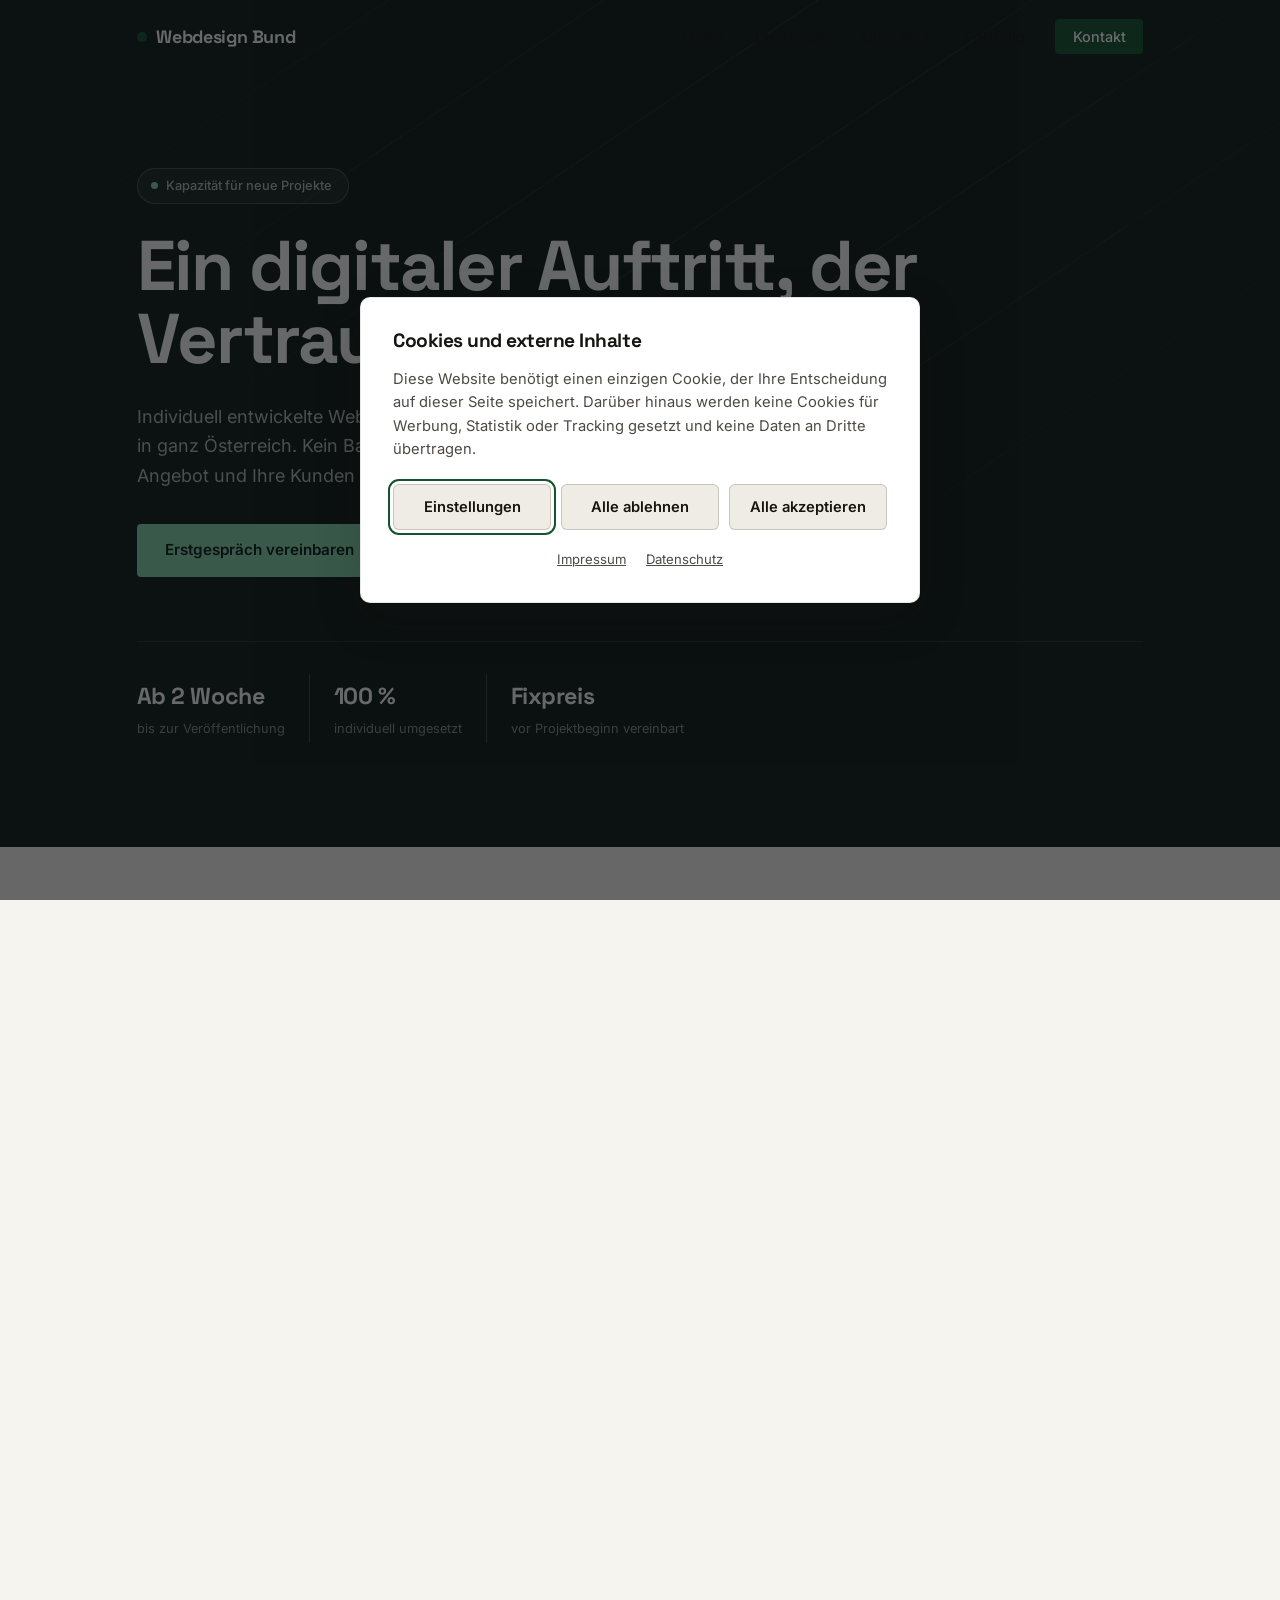
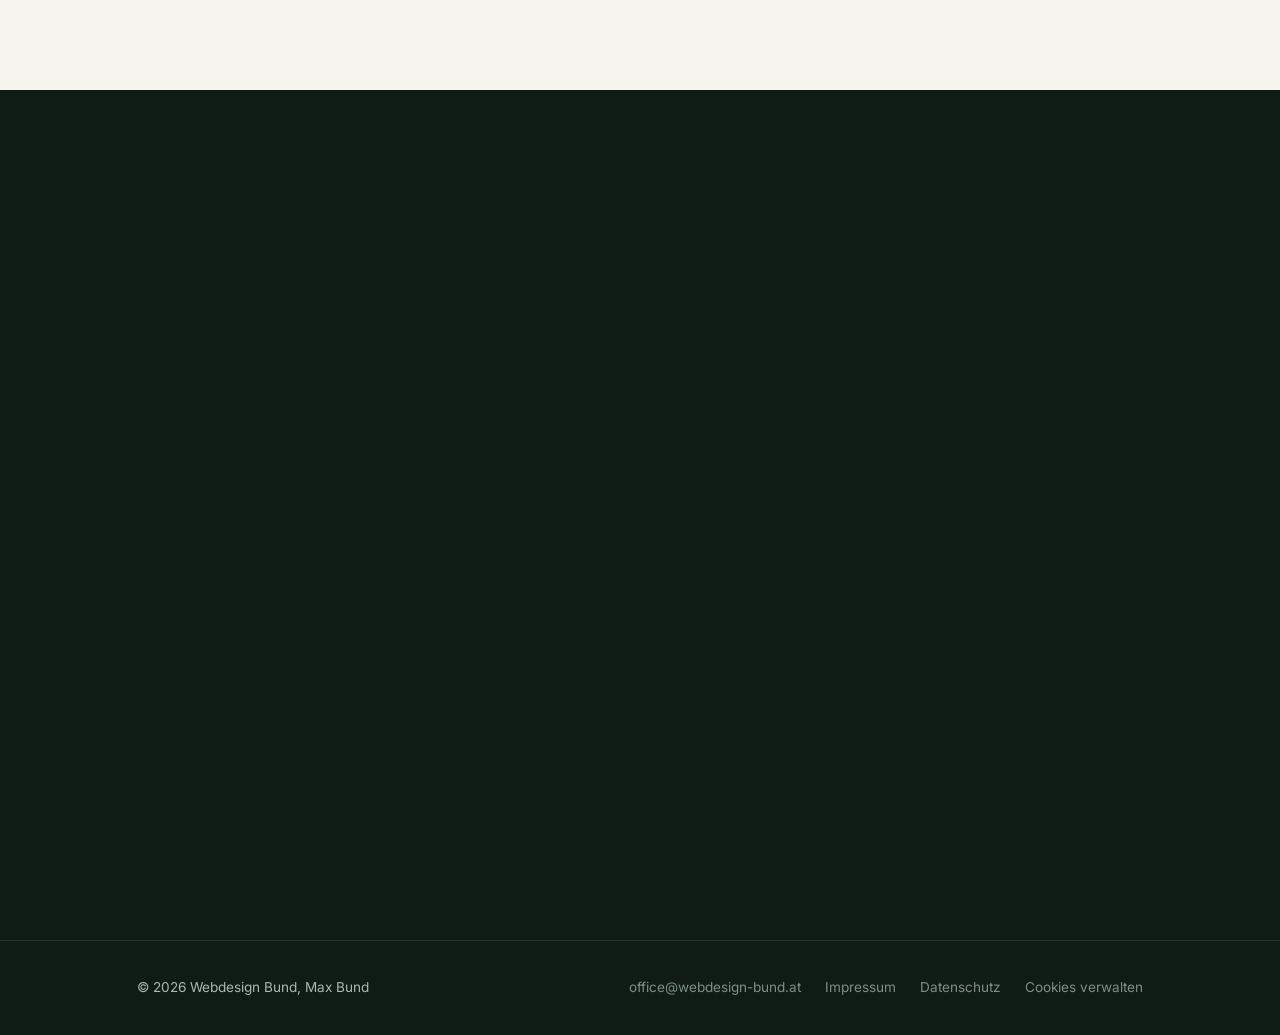
==== index.html @ 99e72417 "SEO und GEO: Metadaten, strukturierte Daten, Vorschaubild, llms.txt - Title und Description mit den " ====
<!DOCTYPE html>
<html lang="de-AT">
<head>
  <meta charset="UTF-8">
  <meta name="viewport" content="width=device-width, initial-scale=1.0">

  <!-- Content Security Policy: die Seite darf ausschliesslich Dateien von sich
       selbst laden. Sollte jemals fremder Code ins HTML gelangen, kann er weder
       ein Skript von aussen nachladen noch Daten irgendwohin senden.
       Die Seite hat bewusst keine externen Abhaengigkeiten, deshalb ist 'self'
       ueberall ausreichend. -->
  <meta http-equiv="Content-Security-Policy" content="default-src 'none'; script-src 'self'; style-src 'self'; font-src 'self'; img-src 'self'; connect-src 'self'; base-uri 'none'; form-action 'self'">
  <meta name="referrer" content="strict-origin-when-cross-origin">

  <title>Webdesign Bund: Websites, WordPress und Onlineshops in Österreich</title>
  <meta name="description" content="Websites, WordPress und Onlineshops für Unternehmen und Selbstständige in ganz Österreich. Individuell entwickelt, Fixpreis vor Projektbeginn, Erstgespräch kostenlos.">
  <meta name="author" content="Max Bund">
  <meta name="robots" content="index, follow, max-image-preview:large">
  <link rel="canonical" href="https://webdesign-bund.at/">

  <!-- Vorschau beim Teilen (WhatsApp, Facebook, LinkedIn) und in
       Suchergebnissen. Das Bild liegt unter assets/img/og-bild.jpg. -->
  <meta property="og:type" content="website">
  <meta property="og:locale" content="de_AT">
  <meta property="og:site_name" content="Webdesign Bund">
  <meta property="og:url" content="https://webdesign-bund.at/">
  <meta property="og:title" content="Webdesign Bund: Websites, WordPress und Onlineshops in Österreich">
  <meta property="og:description" content="Individuell entwickelte Websites für Unternehmen und Selbstständige. Konzeption, Gestaltung und Umsetzung aus einer Hand.">
  <meta property="og:image" content="https://webdesign-bund.at/assets/img/og-bild.jpg">
  <meta property="og:image:width" content="1200">
  <meta property="og:image:height" content="630">
  <meta property="og:image:alt" content="Webdesign Bund: Ein digitaler Auftritt, der Vertrauen schafft.">
  <meta name="twitter:card" content="summary_large_image">
  <meta name="theme-color" content="#0E1C15">

  <link rel="icon" href="assets/img/favicon.svg" type="image/svg+xml">
  <link rel="icon" href="assets/img/favicon-32.png" sizes="32x32" type="image/png">
  <link rel="apple-touch-icon" href="assets/img/apple-touch-icon.png">

  <!-- Strukturierte Daten fuer Suchmaschinen und KI-Assistenten (schema.org,
       JSON-LD). Das ist ein reiner Datenblock, kein ausfuehrbares Skript,
       deshalb greift die Content Security Policy hier nicht. Die Mailadresse
       steht bewusst nicht drin, sie bleibt auf dieser Seite verschleiert.
       Aendern sich Leistungen, Telefon oder Adresse, hier mitaendern. -->
  <script type="application/ld+json">
  {
    "@context": "https://schema.org",
    "@graph": [
      {
        "@type": "ProfessionalService",
        "@id": "https://webdesign-bund.at/#unternehmen",
        "name": "Webdesign Bund",
        "url": "https://webdesign-bund.at/",
        "image": "https://webdesign-bund.at/assets/img/og-bild.jpg",
        "logo": "https://webdesign-bund.at/assets/img/apple-touch-icon.png",
        "description": "Webdesign Bund entwickelt individuelle Websites, WordPress Websites und Onlineshops für kleine Unternehmen und Selbstständige in ganz Österreich. Fixpreis vor Projektbeginn, kostenloses Erstgespräch, Konzeption, Gestaltung, Umsetzung und Betreuung aus einer Hand.",
        "telephone": "+43 664 3988466",
        "address": {
          "@type": "PostalAddress",
          "streetAddress": "Alfred-Coßmann-Weg 8a",
          "postalCode": "8530",
          "addressLocality": "Deutschlandsberg",
          "addressRegion": "Steiermark",
          "addressCountry": "AT"
        },
        "areaServed": {
          "@type": "Country",
          "name": "Österreich"
        },
        "knowsLanguage": "de",
        "founder": {
          "@id": "https://webdesign-bund.at/#max-bund"
        },
        "hasOfferCatalog": {
          "@type": "OfferCatalog",
          "name": "Leistungen",
          "itemListElement": [
            {
              "@type": "Offer",
              "itemOffered": {
                "@type": "Service",
                "name": "Webdesign",
                "description": "Ein vollständiger Webauftritt, von der Struktur über die Gestaltung bis zum Text. Individuell entwickelt, kein Baukasten.",
                "provider": {
                  "@id": "https://webdesign-bund.at/#unternehmen"
                },
                "areaServed": {
                  "@type": "Country",
                  "name": "Österreich"
                }
              }
            },
            {
              "@type": "Offer",
              "itemOffered": {
                "@type": "Service",
                "name": "Redesign",
                "description": "Überarbeitung bestehender Websites, die veraltet wirken oder am Smartphone nicht mehr funktionieren. Vorhandene Inhalte werden übernommen.",
                "provider": {
                  "@id": "https://webdesign-bund.at/#unternehmen"
                },
                "areaServed": {
                  "@type": "Country",
                  "name": "Österreich"
                }
              }
            },
            {
              "@type": "Offer",
              "itemOffered": {
                "@type": "Service",
                "name": "WordPress",
                "description": "Websites mit Verwaltungsbereich, über den Sie Inhalte selbst bearbeiten.",
                "provider": {
                  "@id": "https://webdesign-bund.at/#unternehmen"
                },
                "areaServed": {
                  "@type": "Country",
                  "name": "Österreich"
                }
              }
            },
            {
              "@type": "Offer",
              "itemOffered": {
                "@type": "Service",
                "name": "Onlineshops",
                "description": "Umsetzung von Onlineshops mit WordPress und WooCommerce: Produktdarstellung, Warenkorb und Bezahlvorgang.",
                "provider": {
                  "@id": "https://webdesign-bund.at/#unternehmen"
                },
                "areaServed": {
                  "@type": "Country",
                  "name": "Österreich"
                }
              }
            },
            {
              "@type": "Offer",
              "itemOffered": {
                "@type": "Service",
                "name": "Hosting und Domains",
                "description": "Veröffentlichung, Domain und Verschlüsselung sowie die Einrichtung von Mailkonten und Weiterleitungen.",
                "provider": {
                  "@id": "https://webdesign-bund.at/#unternehmen"
                },
                "areaServed": {
                  "@type": "Country",
                  "name": "Österreich"
                }
              }
            },
            {
              "@type": "Offer",
              "itemOffered": {
                "@type": "Service",
                "name": "Wartung und Betreuung",
                "description": "Aktualisierungen, Sicherheitsupdates und Erweiterungen nach der Veröffentlichung.",
                "provider": {
                  "@id": "https://webdesign-bund.at/#unternehmen"
                },
                "areaServed": {
                  "@type": "Country",
                  "name": "Österreich"
                }
              }
            }
          ]
        }
      },
      {
        "@type": "Person",
        "@id": "https://webdesign-bund.at/#max-bund",
        "name": "Max Bund",
        "jobTitle": "Webdesigner",
        "worksFor": {
          "@id": "https://webdesign-bund.at/#unternehmen"
        },
        "url": "https://webdesign-bund.at/#ueber-mich"
      },
      {
        "@type": "WebSite",
        "@id": "https://webdesign-bund.at/#website",
        "url": "https://webdesign-bund.at/",
        "name": "Webdesign Bund",
        "inLanguage": "de-AT",
        "publisher": {
          "@id": "https://webdesign-bund.at/#unternehmen"
        }
      },
      {
        "@type": "CreativeWork",
        "@id": "https://webdesign-bund.at/#referenz-bioenergetik",
        "name": "Bioenergetik mq5",
        "url": "https://bioenergetik-mq5.at",
        "description": "Vollständiges Redesign der Website einer Praxis für Humanenergetik.",
        "creator": {
          "@id": "https://webdesign-bund.at/#unternehmen"
        },
        "dateCreated": "2026"
      }
    ]
  }
  </script>

  <!-- Schriften lokal, keine Verbindung zu Google -->
  <link rel="preload" href="assets/fonts/SpaceGrotesk-latin.woff2" as="font" type="font/woff2" crossorigin>
  <link rel="preload" href="assets/fonts/Inter-latin.woff2" as="font" type="font/woff2" crossorigin>
  <link rel="stylesheet" href="css/fonts.css">
  <link rel="stylesheet" href="css/style.css">
  <!-- Ohne JavaScript blieben die Einblend-Elemente unsichtbar.
       Diese Datei macht sie sofort sichtbar. -->
  <noscript><link rel="stylesheet" href="css/nojs.css"></noscript>
</head>
<body>

  <a class="skip-link" href="#hero">Zum Inhalt springen</a>

  <!-- ===== NAVIGATION ===== -->
  <header class="site-header" id="siteHeader">
    <div class="container nav">
      <a class="logo" href="#hero">
        <span class="logo-dot" aria-hidden="true"></span>
        Webdesign Bund
      </a>

      <button class="nav-toggle" id="navToggle" aria-expanded="false" aria-controls="navList" aria-label="Menü öffnen">
        <span aria-hidden="true"></span>
      </button>

      <ul class="nav-list" id="navList">
        <li><a href="#hero">Home</a></li>
        <li><a href="#leistungen">Leistungen</a></li>
        <li><a href="#ueber-mich">Über mich</a></li>
        <li><a href="#portfolio">Portfolio</a></li>
        <li><a class="nav-cta" href="#kontakt">Kontakt</a></li>
      </ul>
    </div>
  </header>

  <main>
    <!-- ===== HERO ===== -->
    <section class="hero theme-dark" id="hero">
      <div class="bg-grid" aria-hidden="true"></div>
      <div class="glow-orb" id="glowOrb" aria-hidden="true"></div>

      <div class="container">
        <div class="hero-copy">
          <span class="hero-badge">
            <span class="dot" aria-hidden="true"></span>
            Kapazität für neue Projekte
          </span>

          <h1>Ein digitaler Auftritt, der Vertrauen schafft.</h1>

          <p class="hero-sub">
            Individuell entwickelte Websites für Unternehmen und
            Selbstständige in ganz Österreich. Kein Baukasten, sondern ein Auftritt, der auf Ihr
            Angebot und Ihre Kunden zugeschnitten ist.
          </p>

          <div class="hero-actions">
            <a class="btn btn-primary" href="#kontakt">Erstgespräch vereinbaren</a>
            <a class="btn btn-ghost" href="#portfolio">Referenz ansehen</a>
          </div>

        </div>

        <!-- Drei Fakten, ueber die ganze Breite unter beiden Spalten -->
        <div class="hero-trust">
          <div>
            <strong>Ab 2 Woche</strong>
            <span>bis zur Veröffentlichung</span>
          </div>
          <div>
            <strong>100 %</strong>
            <span>individuell umgesetzt</span>
          </div>
          <div>
            <strong>Fixpreis</strong>
            <span>vor Projektbeginn vereinbart</span>
          </div>
        </div>
      </div>
    </section>

    <!-- ===== LEISTUNGEN ===== -->
    <section id="leistungen">
      <div class="container">
        <div class="section-head reveal">
          <span class="section-label">Leistungen</span>
          <h2>Von der Konzeption bis zur Veröffentlichung</h2>
        </div>

        <!-- Sechs Leistungen, nur Text. Die grosse Ziffer rechts oben kommt
             aus dem CSS (Zaehler). -->
        <div class="card-grid">

          <article class="card reveal">
            <h3>Webdesign</h3>
            <p>
              Ein vollständiger Webauftritt, von der Struktur über die
              Gestaltung bis zum Text. Individuell entwickelt, kein Baukasten.
            </p>
          </article>

          <article class="card reveal">
            <h3>Redesign</h3>
            <p>
              Überarbeitung bestehender Websites, die veraltet wirken oder am
              Smartphone nicht mehr funktionieren. Vorhandene Inhalte werden
              übernommen.
            </p>
          </article>

          <article class="card reveal">
            <h3>WordPress</h3>
            <p>
              Websites mit Verwaltungsbereich, über den Sie Inhalte selbst
              bearbeiten. Für Blogs, regelmäßige Neuigkeiten oder mehrere
              Personen, die Inhalte pflegen.
            </p>
          </article>

          <article class="card reveal">
            <h3>Onlineshops</h3>
            <p>
              Umsetzung von Onlineshops mit WordPress und WooCommerce.
              Produktdarstellung, Warenkorb und Bezahlvorgang, auf Ihr
              Sortiment abgestimmt.
            </p>
          </article>

          <article class="card reveal">
            <h3>Hosting und Domains</h3>
            <p>
              Veröffentlichung, Domain und Verschlüsselung übernehme ich.
              Dazu die Einrichtung von Mailkonten und Weiterleitungen.
            </p>
          </article>

          <article class="card reveal">
            <h3>Wartung und Betreuung</h3>
            <p>
              Aktualisierungen, Sicherheitsupdates und Erweiterungen nach der
              Veröffentlichung. Technische Fragen werden laufend betreut.
            </p>
          </article>

        </div>
      </div>
    </section>

    <!-- ===== ÜBER MICH ===== -->
    <section id="ueber-mich">
      <div class="container">
        <div class="about">
          <div class="about-head reveal">
            <span class="section-label">Über mich</span>
            <h2>Max Bund</h2>
          </div>
          <div class="about-text reveal">
            <p>
              Unternehmerisch bin ich, seit ich in der Schulzeit mein erstes
              Unternehmen im Rahmen eines Schulprojekts als CEO geführt habe.
              Wir haben es profitabel betrieben, nicht als Planspiel, sondern
              mit echten Kunden und echten Margen. Der technische Teil begleitet
              mich noch länger. Erste Berührung mit dem Programmieren hatte ich
              in der Mittelschule, darauf aufgebaut habe ich eigenständig und
              bringe mir seither laufend neue Techniken bei.
            </p>
            <p>
              Weil ich selbst Unternehmen aufgebaut habe, weiß ich, wie viel an
              einer guten Website hängt. Deshalb baue ich sie jetzt für andere.
            </p>
            <p>
              Neue Werkzeuge nehme ich in Betrieb, sobald sie einen Vorteil
              bringen. Künstliche Intelligenz setze ich beim Aufbau gezielt ein,
              das senkt Entwicklungszeit und damit den Preis. Gestaltung,
              Struktur und alle inhaltlichen Entscheidungen treffe ich selbst.
            </p>
            <p>
              Vom ersten Gespräch bis zum Launch bin ich selbst verantwortlich,
              kein Projekt wird durchgereicht.
            </p>
          </div>

        </div>
      </div>
    </section>

    <!-- ===== PORTFOLIO ===== -->
    <section id="portfolio">
      <div class="container">
        <div class="section-head reveal">
          <span class="section-label">Portfolio</span>
          <h2>Ausgewählte Arbeit</h2>
        </div>

        <article class="project reveal">
          <div class="project-info">
            <div class="project-meta">
              <span class="tag">Redesign</span>
              <span class="tag">Humanenergetik</span>
              <span class="tag">Launch 2026</span>
            </div>
            <h3>Bioenergetik mq5</h3>
            <p>
              Vollständiges Redesign für eine Praxis für Humanenergetik,
              verantwortet von der Konzeption über Struktur und Text bis zur
              Veröffentlichung. Zurückhaltende Farbgebung, eine klar geführte
              Strecke zur Terminanfrage und eine Darstellung, die auf dem
              Smartphone ebenso trägt wie am Desktop.
            </p>
            <!-- EINZIGE STELLE FUER DIE ADRESSE DER KUNDENSEITE. -->
            <a class="btn btn-ghost" id="projektLink"
               href="https://bioenergetik-mq5.at"
               target="_blank" rel="noopener">
              Projekt ansehen &rarr;
            </a>
          </div>

          <!-- Bildschirmfoto der Kundenseite in einem Browser- und einem
               Telefonrahmen. Liegt auf demselben Server, es wird also nichts
               von aussen geladen und keine Zustimmung gebraucht. Fehlt die
               Datei, blendet js/script.js den Platzhalter ein. Das Telefon
               zeigt das Bildschirmfoto der Handyansicht und ist rein
               dekorativ. -->
          <div class="projekt-visual">
            <div class="pv-browser" id="portfolioRahmen">
              <img class="projekt-bild" id="projektBild"
                   src="assets/img/bioenergetikmq5.jpg"
                   alt="Startseite von Bioenergetik mq5, Bildschirmfoto der veröffentlichten Seite"
                   width="1600" height="1090" loading="lazy" decoding="async">
              <div class="embed-platzhalter" id="embedPlatzhalter" hidden>
                <span>Bioenergetik mq5</span>
                <small>
                  Praxis für Humanenergetik. Das Bildschirmfoto fehlt noch,
                  die Seite selbst erreichen Sie über den Link daneben.
                </small>
              </div>
            </div>
            <div class="pv-phone" aria-hidden="true">
              <img src="assets/img/bioenergetikmq5-mobil.jpg" alt="" width="900" height="1684" loading="lazy" decoding="async">
            </div>
          </div>
        </article>
      </div>
    </section>

    <!-- ===== KONTAKT ===== -->
    <section id="kontakt" class="theme-dark">
      <div class="container">
        <div class="contact reveal">

          <div class="contact-intro">
            <span class="section-label">Kontakt</span>
            <h2>Sprechen wir über Ihr Vorhaben</h2>
            <p>
              Das Erstgespräch ist kostenlos und unverbindlich. Schildern Sie
              kurz Ihr Vorhaben, ich antworte in der Regel innerhalb eines
              Werktags.
            </p>

            <div class="contact-direct">
              <!-- Die Adresse steht absichtlich nicht komplett im HTML.
                   js/script.js setzt sie beim Laden zusammen, damit einfache
                   Spam-Sammler sie nicht auslesen koennen. Ohne JavaScript
                   bleibt die lesbare Schreibweise mit (at) stehen. -->
              <a href="#kontakt" data-mail="office" data-domain="webdesign-bund.at">
                <svg width="18" height="18" viewBox="0 0 24 24" fill="none" stroke="currentColor" stroke-width="1.8" stroke-linecap="round" stroke-linejoin="round" aria-hidden="true">
                  <rect x="3" y="5" width="18" height="14" rx="2"></rect>
                  <path d="m3 7 9 6 9-6"></path>
                </svg>
                <span class="mail-text">office (at) webdesign-bund.at</span>
              </a>

              <a href="tel:+436643988466">
                <svg width="18" height="18" viewBox="0 0 24 24" fill="none" stroke="currentColor" stroke-width="1.8" stroke-linecap="round" stroke-linejoin="round" aria-hidden="true">
                  <path d="M22 16.9v3a2 2 0 0 1-2.2 2 19.8 19.8 0 0 1-8.6-3.1 19.5 19.5 0 0 1-6-6A19.8 19.8 0 0 1 2.1 4.2 2 2 0 0 1 4.1 2h3a2 2 0 0 1 2 1.7c.1 1 .3 1.8.6 2.7a2 2 0 0 1-.5 2.1L8.1 9.9a16 16 0 0 0 6 6l1.4-1.1a2 2 0 0 1 2.1-.5c.9.3 1.8.5 2.7.6a2 2 0 0 1 1.7 2z"></path>
                </svg>
                <span>+43 664 3988466</span>
              </a>
            </div>
          </div>

          <!-- Netlify Forms. Netlify erkennt das Formular beim Veroeffentlichen
               am Attribut data-netlify und nimmt die Eingaben entgegen, ohne
               dass die Seite einen eigenen Server braucht. Das versteckte
               Feld form-name muss den Namen des Formulars tragen, sonst
               ordnet Netlify die Sendung nicht zu.
               action und method stehen bewusst im HTML: ohne JavaScript wird
               ganz normal abgeschickt und der Besucher landet auf danke.html.
               Mit JavaScript bleibt er hier und bekommt die Rueckmeldung an
               Ort und Stelle (js/script.js, Abschnitt 6). -->
          <form id="contactForm" name="kontakt" action="/danke.html" method="POST"
                data-netlify="true" netlify-honeypot="botcheck" novalidate>
            <input type="hidden" name="form-name" value="kontakt">
            <input type="hidden" name="subject" id="mailBetreff" value="Anfrage über webdesign-bund.at">
            <div class="form-row">
              <label for="name">Name *</label>
              <input type="text" id="name" name="name" required autocomplete="name" placeholder="Max Mustermann">
            </div>

            <div class="form-row">
              <label for="betrieb">Unternehmen</label>
              <input type="text" id="betrieb" name="betrieb" autocomplete="organization" placeholder="Mustermann GmbH">
            </div>

            <div class="form-row">
              <label for="email">Mail *</label>
              <input type="email" id="email" name="email" required autocomplete="email" placeholder="max@mustermann.at">
            </div>

            <div class="form-row">
              <label for="telefon">Telefon</label>
              <input type="tel" id="telefon" name="telefon" autocomplete="tel" placeholder="+43 660 1234567">
            </div>

            <div class="form-row">
              <label for="anliegen">Anliegen *</label>
              <select id="anliegen" name="anliegen" required>
                <option value="" disabled selected>Bitte auswählen</option>
                <option>Neue Website</option>
                <option>Redesign einer bestehenden Website</option>
                <option>Laufende Betreuung</option>
                <option>Sonstiges</option>
              </select>
            </div>

            <div class="form-row">
              <label for="nachricht">Nachricht *</label>
              <textarea id="nachricht" name="nachricht" required placeholder="Kurze Beschreibung Ihres Vorhabens und des gewünschten Zeitrahmens."></textarea>
            </div>

            <!-- Bot-Falle. Ueber netlify-honeypot="botcheck" am Formular
                 verwirft Netlify jede Sendung, in der dieses Feld gesetzt
                 ist. js/script.js prueft zusaetzlich selbst. -->
            <div class="hp" aria-hidden="true">
              <label for="botcheck">Dieses Feld leer lassen</label>
              <input type="checkbox" id="botcheck" name="botcheck" tabindex="-1" autocomplete="off">
            </div>

            <button type="submit" class="btn btn-primary">Anfrage senden</button>

            <p class="form-note" id="formNote">
              * Pflichtfeld. Ihre Anfrage wird über Netlify, den Betreiber
              dieser Website, an mich zugestellt.
              <a href="datenschutz.html">Datenschutz</a>
            </p>
          </form>

        </div>
      </div>
    </section>
  </main>

  <!-- ===== FOOTER ===== -->
  <footer class="site-footer theme-dark">
    <div class="container footer-inner">
      <p>&copy; <span id="jahr">2026</span> Webdesign Bund, Max Bund</p>
      <nav class="footer-links" aria-label="Rechtliches">
        <a href="#kontakt" data-mail="office" data-domain="webdesign-bund.at"><span class="mail-text">office (at) webdesign-bund.at</span></a>
        <a href="impressum.html">Impressum</a>
        <a href="datenschutz.html">Datenschutz</a>
        <button type="button" class="footer-btn" id="ccOeffnen">Cookies verwalten</button>
      </nav>
    </div>
  </footer>

  <!-- ===== ZUSTIMMUNGSMANAGER =====
       Zwei Ansichten in einem Dialog: die kurze Abfrage und die
       ausfuehrlichen Einstellungen. Steuerung in js/script.js, Abschnitt 8.
       Die Kategorien sind dort als Datenstruktur hinterlegt und lassen sich
       fuer Kundenprojekte erweitern. -->
  <div class="cc-overlay" id="ccOverlay" hidden>
    <div class="cc-dialog" role="dialog" aria-modal="true"
         aria-labelledby="ccTitel" id="ccDialog">

      <h2 class="cc-titel" id="ccTitel">Cookies und externe Inhalte</h2>

      <!-- Ansicht 1: kurze Abfrage -->
      <div class="cc-view" id="ccKurz">
        <p class="cc-text">
          Diese Website benötigt einen einzigen Cookie, der Ihre Entscheidung
          auf dieser Seite speichert. Darüber hinaus werden keine Cookies für
          Werbung, Statistik oder Tracking gesetzt und keine Daten an Dritte
          übertragen.
        </p>
        <div class="cc-actions">
          <button type="button" class="cc-btn" id="ccEinstellungen">Einstellungen</button>
          <button type="button" class="cc-btn" id="ccAblehnen">Alle ablehnen</button>
          <button type="button" class="cc-btn" id="ccAnnehmen">Alle akzeptieren</button>
        </div>
      </div>

      <!-- Ansicht 2: Einstellungen, per JavaScript gefüllt -->
      <div class="cc-view" id="ccDetail" hidden>
        <div class="cc-kategorien" id="ccKategorien"></div>

        <div class="cc-actions">
          <button type="button" class="cc-btn" id="ccZurueck">Zurück</button>
          <button type="button" class="cc-btn" id="ccSpeichern">Auswahl speichern</button>
          <button type="button" class="cc-btn" id="ccAnnehmen2">Alle akzeptieren</button>
        </div>
      </div>

      <p class="cc-links">
        <a href="impressum.html">Impressum</a>
        <a href="datenschutz.html">Datenschutz</a>
      </p>
    </div>
  </div>

  <script src="js/script.js"></script>
</body>
</html>
---- css/fonts.css ----
/* ==========================================================================
   Schriften: lokal eingebunden, keine Verbindung zu Google
   Quelle: Google Fonts (SIL Open Font License 1.1)

   Beide Schriften sind "Variable Fonts": eine einzige Datei enthält alle
   Strichstärken. Deshalb reichen vier Dateien für die ganze Website.

   Die unicode-range sorgt dafür, dass der Browser latin-ext nur lädt,
   wenn auf der Seite wirklich ein Zeichen daraus vorkommt. Für deutschen
   Text (inkl. ä ö ü ß) genügt latin.
   ========================================================================== */

/* Inter, latin */
@font-face {
  font-family: 'Inter';
  font-style: normal;
  font-weight: 100 900;
  font-display: swap;
  src: url('../assets/fonts/Inter-latin.woff2') format('woff2');
  unicode-range: U+0000-00FF, U+0131, U+0152-0153, U+02BB-02BC, U+02C6, U+02DA, U+02DC, U+0304, U+0308, U+0329, U+2000-206F, U+20AC, U+2122, U+2191, U+2193, U+2212, U+2215, U+FEFF, U+FFFD;
}

/* Inter, latin ext */
@font-face {
  font-family: 'Inter';
  font-style: normal;
  font-weight: 100 900;
  font-display: swap;
  src: url('../assets/fonts/Inter-latin-ext.woff2') format('woff2');
  unicode-range: U+0100-02BA, U+02BD-02C5, U+02C7-02CC, U+02CE-02D7, U+02DD-02FF, U+0304, U+0308, U+0329, U+1D00-1DBF, U+1E00-1E9F, U+1EF2-1EFF, U+2020, U+20A0-20AB, U+20AD-20C0, U+2113, U+2C60-2C7F, U+A720-A7FF;
}

/* Space Grotesk, latin */
@font-face {
  font-family: 'Space Grotesk';
  font-style: normal;
  font-weight: 300 700;
  font-display: swap;
  src: url('../assets/fonts/SpaceGrotesk-latin.woff2') format('woff2');
  unicode-range: U+0000-00FF, U+0131, U+0152-0153, U+02BB-02BC, U+02C6, U+02DA, U+02DC, U+0304, U+0308, U+0329, U+2000-206F, U+20AC, U+2122, U+2191, U+2193, U+2212, U+2215, U+FEFF, U+FFFD;
}

/* Space Grotesk, latin ext */
@font-face {
  font-family: 'Space Grotesk';
  font-style: normal;
  font-weight: 300 700;
  font-display: swap;
  src: url('../assets/fonts/SpaceGrotesk-latin-ext.woff2') format('woff2');
  unicode-range: U+0100-02BA, U+02BD-02C5, U+02C7-02CC, U+02CE-02D7, U+02DD-02FF, U+0304, U+0308, U+0329, U+1D00-1DBF, U+1E00-1E9F, U+1EF2-1EFF, U+2020, U+20A0-20AB, U+20AD-20C0, U+2113, U+2C60-2C7F, U+A720-A7FF;
}
---- css/style.css ----
/* ==========================================================================
   Webdesign Bund, Stylesheet (Design 2: warmes Papierweiss mit dunklen
   Akzentflaechen, Akzent und dunkle Bloecke in Waldgruen, keine Verlaeufe, keine Nebel)
   Aufbau:
   1. Design-Tokens (Farben, Schrift, Abstaende)
   2. Reset & Grundlagen
   3. Layout-Hilfsklassen, Schaltflaechen
   4. Navigation
   5. Hero (dunkel)
   6. Ueber mich
   7. Portfolio
   8. Leistungen
   10. Kontakt (dunkel)
   11. Footer (dunkel)
   12. Unterseiten (Impressum, Datenschutz, 404)
   13. Zustimmungsmanager
   14. Animationen
   15. Responsive
   ========================================================================== */

/* 1. DESIGN-TOKENS
   ------------------------------------------------------------------------
   Die Seite ist hell. Einzelne Bloecke (Hero, Kontakt, Fusszeile) sind
   dunkel: sie ueberschreiben die Farbtoken lokal, siehe .theme-dark.
   Komponenten kennen nur die Token, nie konkrete Farben. */
:root {
  /* helle Grundflaeche: warmes Papierweiss statt kuehlem Blaugrau */
  --bg:           #F6F4EF;
  --bg-soft:      #EFECE5;
  --surface:      #FFFFFF;
  --surface-hi:   #F9F7F3;
  --border:       rgba(24, 20, 14, 0.10);
  --border-hi:    rgba(24, 20, 14, 0.18);

  --text:         #17150F;
  --text-muted:   #4E4A42;
  --text-dim:     #77726A;

  /* Eine Akzentfarbe: Waldgruen. Bewusst kein Blau und kein Violett,
     das ist die Farbe, an der man KI-Vorlagen erkennt. */
  --accent:       #14532D;
  --accent-hover: #0F3F22;
  --accent-soft:  rgba(20, 83, 45, 0.10);
  --accent-line:  rgba(20, 83, 45, 0.45);

  /* dunkle Bloecke: sehr tiefes Gruen statt Schwarz, damit das Gruen die
     ganze Seite traegt */
  --dark-bg:          #0E1C15;
  --dark-bg-soft:     #122319;
  --dark-surface:     #16291F;
  --dark-surface-hi:  #1C3327;
  --dark-border:      rgba(255, 255, 255, 0.10);
  --dark-border-hi:   rgba(255, 255, 255, 0.18);
  --dark-text:        #F2F5F1;
  --dark-text-muted:  #A9B8AE;
  --dark-text-dim:    #7D8F83;

  /* Schatten */
  --shadow-sm:    0 1px 2px rgba(24, 20, 14, 0.05);
  --shadow-md:    0 4px 16px rgba(24, 20, 14, 0.07);
  --shadow-lg:    0 16px 48px rgba(24, 20, 14, 0.16);

  /* Schrift */
  --font-display: 'Space Grotesk', 'Segoe UI', system-ui, sans-serif;
  --font-body:    'Inter', system-ui, -apple-system, 'Segoe UI', sans-serif;

  /* Abstaende */
  --gutter:       6%;
  --max-width:    1160px;
  --section-pad:  clamp(4.5rem, 10vw, 7.5rem);

  /* Radius & Uebergaenge */
  --radius:       6px;
  --radius-lg:    10px;
  --ease:         cubic-bezier(0.4, 0, 0.2, 1);

  /* Hoehe der Navigationsleiste samt Unterkante, siehe .nav und .hero */
  --header-h:     75px;
}

/* Dunkle Bloecke: dieselben Token, andere Werte. Alles darin (Absaetze,
   Karten, Eingabefelder, Schaltflaechen) faerbt sich automatisch um. */
.theme-dark {
  --bg:           var(--dark-bg);
  --bg-soft:      var(--dark-bg-soft);
  --surface:      var(--dark-surface);
  --surface-hi:   var(--dark-surface-hi);
  --border:       var(--dark-border);
  --border-hi:    var(--dark-border-hi);
  --text:         var(--dark-text);
  --text-muted:   var(--dark-text-muted);
  --text-dim:     var(--dark-text-dim);
  --accent:       #7FD0A4;
  --accent-hover: #9ADEB9;
  --accent-soft:  rgba(127, 208, 164, 0.14);
  --accent-line:  rgba(127, 208, 164, 0.5);
  --shadow-sm:    0 2px 6px rgba(0, 0, 0, 0.3);
  --shadow-md:    0 8px 28px rgba(0, 0, 0, 0.4);
  --shadow-lg:    0 24px 70px rgba(0, 0, 0, 0.55);
  background: var(--bg);
  color: var(--text);
}

/* 2. RESET & GRUNDLAGEN
   ------------------------------------------------------------------------ */
*,
*::before,
*::after { box-sizing: border-box; margin: 0; padding: 0; }

html {
  overflow-x: clip;
  scroll-behavior: smooth;
  scroll-padding-top: 90px; /* damit Anker nicht unter der Navi landen */
  -webkit-text-size-adjust: 100%;
}

body {
  background: var(--bg);
  color: var(--text);
  font-family: var(--font-body);
  font-size: 1rem;
  line-height: 1.6;
  /* kein overflow-x: hidden hier: das machte body zum Scrollcontainer und
     die klebende Navigationsleiste blieb nicht mehr oben. html hat
     overflow-x: clip, das reicht gegen seitliches Scrollen. */
  -webkit-font-smoothing: antialiased;
}

img { max-width: 100%; display: block; }

a { color: inherit; text-decoration: none; }

h1, h2, h3, h4 {
  font-family: var(--font-display);
  font-weight: 700;
  line-height: 1.12;
  letter-spacing: -0.025em;
  color: var(--text);
}

h2 { font-size: clamp(1.9rem, 4.2vw, 2.8rem); }
h3 { font-size: 1.2rem; font-weight: 700; }

p { color: var(--text-muted); }

::selection { background: var(--accent); color: #FFFFFF; }

:focus-visible {
  outline: 2px solid var(--accent);
  outline-offset: 3px;
  border-radius: 4px;
}

/* Link fuer Tastatur-Nutzer, springt direkt zum Inhalt */
.skip-link {
  position: absolute;
  left: -9999px;
  top: 0;
  background: var(--accent);
  color: #FFFFFF;
  padding: 0.75rem 1.25rem;
  z-index: 200;
  border-radius: 0 0 8px 0;
  font-weight: 500;
}
.skip-link:focus { left: 0; }

/* 3. LAYOUT-HILFSKLASSEN, SCHALTFLAECHEN
   ------------------------------------------------------------------------ */
.container {
  width: 100%;
  max-width: var(--max-width);
  margin-inline: auto;
  padding-inline: var(--gutter);
}

section { padding-block: var(--section-pad); position: relative; }

/* Kleine Kennzeichnung ueber jeder Ueberschrift: Text mit kurzer Linie */
.section-label {
  display: inline-flex;
  align-items: center;
  gap: 0.6rem;
  font-size: 0.76rem;
  font-weight: 600;
  letter-spacing: 0.12em;
  text-transform: uppercase;
  color: var(--text-dim);
  margin-bottom: 1.1rem;
}
.section-label::before {
  content: '';
  width: 24px;
  height: 1px;
  background: var(--accent);
}

.section-head { max-width: 680px; margin-bottom: 3.25rem; }
.section-head p { margin-top: 1.1rem; font-size: 1.06rem; }

.btn {
  display: inline-flex;
  align-items: center;
  justify-content: center;
  gap: 0.5rem;
  padding: 0.85rem 1.7rem;
  border-radius: 4px;
  font-size: 0.95rem;
  font-weight: 600;
  font-family: var(--font-body);
  cursor: pointer;
  border: 1px solid transparent;
  position: relative;
  transition: box-shadow 0.3s var(--ease), transform 0.2s var(--ease),
              background 0.3s var(--ease), border-color 0.3s var(--ease),
              color 0.3s var(--ease);
}

/* Hauptschaltflaeche: eine Farbe, beim Ueberfahren etwas dunkler */
.btn-primary {
  background: var(--accent);
  color: #FFFFFF;
}
.btn-primary:hover { background: var(--accent-hover); }
.theme-dark .btn-primary { color: #0E1C15; }

.btn-ghost {
  background: transparent;
  color: var(--text);
  border-color: var(--border-hi);
}
.btn-ghost:hover { border-color: var(--text); }

/* Hintergrundmuster im Hero: weite, schraege Linien, nach unten und zu
   den Raendern hin ausblendend */
.bg-grid {
  position: absolute;
  inset: 0;
  background-image:
    repeating-linear-gradient(-34deg,
      rgba(255, 255, 255, 0.055) 0 1px,
      transparent 1px 120px);
  -webkit-mask-image: radial-gradient(ellipse 95% 80% at 60% 20%, black 15%, transparent 78%);
  mask-image: radial-gradient(ellipse 95% 80% at 60% 20%, black 15%, transparent 78%);
  pointer-events: none;
  z-index: 0;
}

/* Leuchtpunkt: bluehte urspruenglich mittig auf, sitzt jetzt hinter dem
   Visual rechts. Die Animationen in Abschnitt 14 sind unveraendert. */
.glow-orb {
  position: absolute;
  top: -120px;
  left: 68%;
  width: min(640px, 90vw);
  height: min(640px, 90vw);
  border-radius: 50%;
  background: radial-gradient(circle, rgba(127, 208, 164, 0.22) 0%, rgba(127, 208, 164, 0) 70%);
  filter: blur(46px);
  pointer-events: none;
  opacity: 0;
  transform: translateX(-50%) scale(0.2);
  z-index: 0;
}
.glow-orb.bloom { animation: orbBloom 1s cubic-bezier(0.34, 1.56, 0.64, 1) forwards; }
.glow-orb.pulse-loop { animation: pulse 6s ease-in-out infinite; }

/* 4. NAVIGATION
   ------------------------------------------------------------------------
   Ganz oben liegt die Leiste ueber dem dunklen Hero und ist durchsichtig
   mit heller Schrift. Sobald gescrollt wird, legt sie sich als weisses
   Glas ueber die helle Seite. */
.site-header {
  position: sticky;
  top: 0;
  z-index: 100;
  border-bottom: 1px solid transparent;
  color: var(--dark-text);
  transition: background 0.3s var(--ease), border-color 0.3s var(--ease),
              color 0.3s var(--ease), box-shadow 0.3s var(--ease);
}
.site-header.scrolled,
.site-header:has(.nav-list.open) {
  background: rgba(255, 255, 255, 0.78);
  backdrop-filter: blur(14px) saturate(160%);
  -webkit-backdrop-filter: blur(14px) saturate(160%);
  border-bottom-color: var(--border);
  color: var(--text);
  box-shadow: 0 1px 0 rgba(255, 255, 255, 0.6) inset;
}

/* feste Hoehe: der Hero zieht sich um genau diesen Wert nach oben */
.nav {
  display: flex;
  justify-content: space-between;
  align-items: center;
  height: calc(var(--header-h) - 1px); /* 1px ist die Unterkante */
}

.logo {
  font-family: var(--font-display);
  font-weight: 700;
  font-size: 1.12rem;
  letter-spacing: -0.02em;
  display: inline-flex;
  align-items: center;
  gap: 0.6rem;
}
.logo-dot {
  width: 10px;
  height: 10px;
  border-radius: 50%;
  background: var(--accent);
}

.nav-list {
  list-style: none;
  display: flex;
  align-items: center;
  gap: 1.9rem;
}

.nav-list a {
  font-size: 0.9rem;
  font-weight: 500;
  opacity: 0.78;
  position: relative;
  padding-bottom: 4px;
  transition: opacity 0.25s var(--ease), color 0.25s var(--ease);
}
.nav-list a::after {
  content: '';
  position: absolute;
  left: 0;
  bottom: 0;
  width: 0;
  height: 1px;
  background: currentColor;
  transition: width 0.3s var(--ease);
}
.nav-list a:hover,
.nav-list a.active { opacity: 1; }
.nav-list a:hover::after,
.nav-list a.active::after { width: 100%; }

.nav-list .nav-cta {
  opacity: 1;
  color: #FFFFFF;
  background: var(--accent);
  border-radius: 4px;
  padding: 0.55rem 1.1rem;
}
.nav-list .nav-cta::after { display: none; }
.nav-list .nav-cta:hover { background: var(--accent-hover); }

/* Burger-Menue (nur mobil sichtbar) */
.nav-toggle {
  display: none;
  background: none;
  border: 1px solid currentColor;
  border-radius: 9px;
  width: 42px;
  height: 42px;
  cursor: pointer;
  padding: 0;
  position: relative;
  color: inherit;
  opacity: 0.85;
}
.nav-toggle span,
.nav-toggle span::before,
.nav-toggle span::after {
  content: '';
  position: absolute;
  left: 50%;
  width: 18px;
  height: 1.6px;
  background: currentColor;
  transform: translateX(-50%);
  transition: transform 0.3s var(--ease), opacity 0.2s var(--ease);
}
.nav-toggle span { top: 50%; margin-top: -0.8px; }
.nav-toggle span::before { top: -6px; left: 0; transform: none; }
.nav-toggle span::after  { top: 6px;  left: 0; transform: none; }

.nav-toggle[aria-expanded="true"] span { background: transparent; }
.nav-toggle[aria-expanded="true"] span::before { transform: translateY(6px) rotate(45deg); }
.nav-toggle[aria-expanded="true"] span::after  { transform: translateY(-6px) rotate(-45deg); }

/* 5. HERO (dunkel)
   ------------------------------------------------------------------------
   Nur Text: Kennzeichnung, Ueberschrift, Absatz, Schaltflaechen, darunter
   die drei Fakten. Die Referenz steht im Abschnitt Portfolio. Die Leiste
   liegt sticky darueber, deshalb beginnt der Hero unter ihr und zieht sich
   per negativem Rand nach oben, damit die dunkle Flaeche bis zur Oberkante
   reicht. */
.hero {
  position: relative;
  overflow: hidden;
  margin-top: calc(-1 * var(--header-h));
  padding-block: clamp(8rem, 16vw, 10.5rem) clamp(4rem, 9vw, 6.5rem);
  isolation: isolate;
}
.hero .container { position: relative; z-index: 1; }

.hero-copy { position: relative; max-width: 820px; }

.hero-badge {
  display: inline-flex;
  align-items: center;
  gap: 0.55rem;
  font-size: 0.8rem;
  font-weight: 500;
  color: var(--text-muted);
  background: rgba(255, 255, 255, 0.05);
  border: 1px solid var(--border-hi);
  border-radius: 999px;
  padding: 0.42rem 1rem 0.42rem 0.8rem;
  margin-bottom: 1.6rem;
}
.hero-badge .dot {
  width: 7px;
  height: 7px;
  border-radius: 50%;
  background: var(--accent);
}

.hero h1 {
  position: relative;
  font-size: clamp(2.4rem, 6vw, 4.4rem);
  line-height: 1.04;
  display: inline-block;
  clip-path: inset(0 100% 0 0);
  animation: textReveal 0.9s cubic-bezier(0.65, 0, 0.35, 1) 0.25s forwards;
}
.hero h1::after {
  content: '';
  position: absolute;
  top: 0;
  bottom: 0;
  left: 0;
  width: 3px;
  background: linear-gradient(180deg, transparent, var(--accent), transparent);
  box-shadow: 0 0 16px 2px rgba(127, 208, 164, 0.8);
  animation: glintMove 0.9s cubic-bezier(0.65, 0, 0.35, 1) 0.25s forwards;
}
.hero-sub {
  margin: 1.6rem 0 0;
  max-width: 600px;
  font-size: 1.12rem;
  line-height: 1.65;
  opacity: 0;
  animation: fadeUp 0.8s ease 0.9s forwards;
}

.hero-actions {
  margin-top: 2.1rem;
  display: flex;
  gap: 0.85rem;
  flex-wrap: wrap;
  opacity: 0;
  animation: fadeUp 0.8s ease 1.1s forwards;
}

/* Drei Fakten als Leiste mit Trennlinien */
.hero-trust {
  margin-top: clamp(2.5rem, 6vw, 4rem);
  padding-top: 2rem;
  border-top: 1px solid var(--border);
  display: flex;
  gap: 0;
  flex-wrap: wrap;
  opacity: 0;
  animation: fadeUp 0.8s ease 1.3s forwards;
}
.hero-trust div {
  padding: 0.2rem 1.5rem 0.2rem 0;
  margin-right: 1.5rem;
  border-right: 1px solid var(--border-hi);
}
.hero-trust div:last-child { border-right: none; margin-right: 0; padding-right: 0; }
.hero-trust strong {
  display: block;
  font-family: var(--font-display);
  font-size: 1.45rem;
  letter-spacing: -0.02em;
  color: var(--text);
}
.hero-trust span { font-size: 0.8rem; color: var(--text-dim); }

/* 6. UEBER MICH
   ------------------------------------------------------------------------
   Liegt auf der leicht gruen getoenten Flaeche (getauscht mit Leistungen
   auf Wunsch von Max). */
#ueber-mich { background: #E6EDE7; }
/* ------------------------------------------------------------------------
   Zweispaltig: links Kennzeichnung und Name bleiben beim Scrollen stehen,
   rechts der Text. Der erste Absatz ist groesser gesetzt. */
.about {
  display: grid;
  grid-template-columns: minmax(0, 4fr) minmax(0, 8fr);
  gap: clamp(2rem, 6vw, 5rem);
  align-items: start;
}
.about-head { position: sticky; top: 110px; }
.about-head h2 { margin-bottom: 1.2rem; }
/* kurze Linie unter dem Namen */
.about-head::after {
  content: '';
  display: block;
  width: 40px;
  height: 2px;
  background: var(--accent);
}

/* Alle Absaetze gleich: Farbe und Groesse */
.about-text p { color: var(--text); font-size: 1.02rem; }
.about-text p + p { margin-top: 1.1rem; }

/* 7. PORTFOLIO
   ------------------------------------------------------------------------ */
.project {
  display: grid;
  grid-template-columns: minmax(0, 5fr) minmax(0, 7fr);
  gap: clamp(1.5rem, 4vw, 3.5rem);
  align-items: center;
  background: var(--surface);
  border: 1px solid var(--border);
  border-radius: var(--radius-lg);
  padding: clamp(1.5rem, 4vw, 3rem);
  box-shadow: var(--shadow-md);
  position: relative;
  overflow: hidden;
  transition: box-shadow 0.35s var(--ease), transform 0.35s var(--ease);
}
.project:hover { box-shadow: var(--shadow-lg); }
.project > * { position: relative; }

.project-meta {
  display: flex;
  gap: 0.5rem;
  flex-wrap: wrap;
  margin-bottom: 1.1rem;
}
.tag {
  font-size: 0.74rem;
  font-weight: 500;
  letter-spacing: 0.03em;
  color: var(--text-muted);
  border: 1px solid var(--border-hi);
  border-radius: 999px;
  padding: 0.28rem 0.75rem;
}

.project h3 { font-size: clamp(1.4rem, 2.6vw, 1.9rem); font-weight: 700; }
.project p { margin-top: 0.9rem; font-size: 0.98rem; }
.project .btn { margin-top: 1.6rem; }

/* Bildschirmfoto in einem Browser- und einem Telefonrahmen, gerade
   gesetzt, ohne Kippung und ohne Schweben */
.projekt-visual {
  position: relative;
  aspect-ratio: 11 / 9;
}

.pv-browser,
.pv-phone {
  position: absolute;
  overflow: hidden;
  background: var(--bg-soft);
  border: 1px solid var(--border-hi);
  box-shadow: var(--shadow-lg);
}
.pv-browser img,
.pv-phone img { width: 100%; height: 100%; object-fit: cover; }

.pv-browser {
  top: 4%;
  right: 0;
  width: 92%;
  aspect-ratio: 16 / 10.9;
  border-radius: 6px;
  display: grid;
}
.pv-browser img { object-position: top; }

/* Telefon: schmaler Rahmen mit dem Bildschirmfoto der Handyansicht */
.pv-phone {
  left: 0;
  bottom: 0;
  width: 28%;
  /* Seitenverhaeltnis des Handyfotos (1206 x 2256), damit nichts
     beschnitten wird */
  aspect-ratio: 1206 / 2256;
  border-radius: 16px;
  padding: 3px;
  background: #2A2623;
  border-color: #2A2623;
}
.pv-phone img {
  border-radius: 13px;
  object-position: 50% 0;
}
/* Kerbe oben */
.pv-phone::before {
  content: '';
  position: absolute;
  top: 8px;
  left: 50%;
  width: 22%;
  height: 5px;
  border-radius: 999px;
  background: #2A2623;
  transform: translateX(-50%);
  z-index: 1;
}

/* Platzhalter, falls das Bildschirmfoto fehlt */
.embed-platzhalter {
  display: grid;
  place-items: center;
  gap: 0.4rem;
  text-align: center;
  padding: 1.5rem;
  min-height: 16rem;
}
.embed-platzhalter[hidden] { display: none; }
.embed-platzhalter span {
  font-family: var(--font-display);
  font-size: 1.05rem;
  color: var(--text);
}
.embed-platzhalter small {
  font-size: 0.78rem;
  color: var(--text-dim);
  max-width: 34ch;
  line-height: 1.5;
}

.projekt-bild {
  display: block;
  width: 100%;
  height: 100%;
}
.projekt-bild[hidden] { display: none; }

/* 8. LEISTUNGEN
   ------------------------------------------------------------------------
   Sechs Karten, nur Text, auf der normalen hellen Flaeche. Die
   Ueberschriften und die grosse Ziffer rechts oben sind in Akzentfarbe. */
#leistungen { background: var(--bg); }

.card-grid {
  display: grid;
  grid-template-columns: repeat(3, minmax(0, 1fr));
  gap: 1.25rem;
  counter-reset: karte;
}

.card {
  background: var(--surface);
  border: 1px solid rgba(20, 83, 45, 0.16);
  border-radius: var(--radius);
  padding: 2rem 1.75rem 1.9rem;
  position: relative;
  overflow: hidden;
  transition: border-color 0.3s var(--ease), box-shadow 0.3s var(--ease);
}
.card:hover {
  border-color: var(--accent);
  box-shadow: var(--shadow-md);
}
/* grosse, blasse Ziffer rechts oben */
.card::before {
  counter-increment: karte;
  content: '0' counter(karte);
  position: absolute;
  top: 0.6rem;
  right: 1.1rem;
  font-family: var(--font-display);
  font-size: 3.4rem;
  font-weight: 700;
  line-height: 1;
  letter-spacing: -0.04em;
  color: rgba(20, 83, 45, 0.10);
  pointer-events: none;
}

.card h3 {
  color: var(--accent);
  font-size: 1.18rem;
  margin-bottom: 0.6rem;
  padding-right: 3rem;
}
.card p { font-size: 0.95rem; }

/* 10. KONTAKT (dunkel)
   ------------------------------------------------------------------------ */
#kontakt { padding-bottom: clamp(3rem, 7vw, 5rem); }
.contact {
  background: var(--surface);
  border: 1px solid var(--border);
  border-radius: var(--radius-lg);
  padding: clamp(1.75rem, 5vw, 3rem);
  display: grid;
  grid-template-columns: minmax(0, 5fr) minmax(0, 7fr);
  gap: clamp(1.75rem, 5vw, 3.5rem);
  position: relative;
  box-shadow: var(--shadow-md);
}
.contact > * { position: relative; }
.contact h2 { font-size: clamp(1.7rem, 3vw, 2.3rem); margin-bottom: 0.2rem; }

.contact-direct {
  margin-top: 1.75rem;
  display: grid;
  gap: 0.7rem;
}
.contact-direct a {
  display: inline-flex;
  align-items: center;
  gap: 0.7rem;
  color: var(--text);
  font-size: 0.98rem;
  font-weight: 500;
  padding: 0.7rem 0.95rem;
  border: 1px solid var(--border);
  border-radius: 6px;
  background: transparent;
  transition: border-color 0.25s var(--ease), background 0.25s var(--ease);
}
.contact-direct a svg { color: var(--accent); flex-shrink: 0; }
.contact-direct a:hover {
  border-color: var(--accent-line);
  background: var(--accent-soft);
}

/* Formular: zwei Spalten fuer die kurzen Felder */
#contactForm {
  display: grid;
  grid-template-columns: 1fr 1fr;
  gap: 0 1rem;
}
#contactForm .form-row:nth-of-type(5),
#contactForm .form-row:nth-of-type(6),
#contactForm .btn,
#contactForm .form-note { grid-column: 1 / -1; }

.form-row { display: grid; gap: 0.4rem; margin-bottom: 1rem; }
.form-row label { font-size: 0.85rem; font-weight: 500; color: var(--text-muted); }

.form-row input,
.form-row textarea,
.form-row select {
  width: 100%;
  background: var(--bg-soft);
  border: 1px solid var(--border-hi);
  border-radius: 6px;
  padding: 0.8rem 0.95rem;
  color: var(--text);
  font-family: var(--font-body);
  font-size: 0.95rem;
  transition: border-color 0.25s var(--ease), box-shadow 0.25s var(--ease);
}
.form-row textarea { resize: vertical; min-height: 130px; }
.form-row input:focus,
.form-row textarea:focus,
.form-row select:focus {
  outline: none;
  border-color: var(--accent);
  box-shadow: 0 0 0 4px var(--accent-soft);
}
.form-row input::placeholder,
.form-row textarea::placeholder { color: var(--text-dim); }

/* Die Auswahlliste startet ohne Wert. Solange nichts gewaehlt ist, greift
   :invalid und der Text wird so grau dargestellt wie die Platzhalter. */
.form-row select { color: var(--text); }
.form-row select:invalid { color: var(--text-dim); }
.form-row select option { color: var(--text); background: var(--bg-soft); }

#contactForm .btn { width: 100%; margin-top: 0.25rem; }

.form-note {
  margin-top: 0.9rem;
  font-size: 0.78rem;
  color: var(--text-dim);
  line-height: 1.5;
}
.form-note a { color: var(--text-muted); text-decoration: underline; }

/* Honeypot: fuer Menschen unsichtbar, faengt einfache Bots ab */
.hp { position: absolute; left: -9999px; opacity: 0; pointer-events: none; }

/* 11. FOOTER (dunkel, schliesst an Kontakt an)
   ------------------------------------------------------------------------ */
.site-footer {
  border-top: 1px solid var(--border);
  padding-block: 2.25rem;
}
.footer-inner {
  display: flex;
  justify-content: space-between;
  align-items: center;
  gap: 1rem;
  flex-wrap: wrap;
  font-size: 0.85rem;
  color: var(--text-dim);
}
.footer-links { display: flex; gap: 1.5rem; flex-wrap: wrap; }
.footer-links a:hover { color: var(--text); }

.footer-btn {
  background: none;
  border: none;
  padding: 0;
  font: inherit;
  color: inherit;
  cursor: pointer;
  text-align: left;
}
.footer-btn:hover { color: var(--text); }

/* 12. UNTERSEITEN (Impressum, Datenschutz, 404)
   ------------------------------------------------------------------------ */
.legal { padding-block: clamp(3rem, 8vw, 5rem); }
.legal .container { max-width: 760px; }
.legal h1 { font-size: clamp(2rem, 5vw, 2.8rem); margin-bottom: 2rem; }
.legal h2 {
  font-size: 1.2rem;
  font-weight: 700;
  margin-top: 2.5rem;
  margin-bottom: 0.75rem;
}
.legal p, .legal li { font-size: 0.97rem; color: var(--text-muted); }
.legal p + p { margin-top: 0.6rem; }
.legal ul { margin: 0.75rem 0 0 1.2rem; display: grid; gap: 0.4rem; }
.legal a { color: var(--accent); }
.legal a:hover { text-decoration: underline; }

.back-link {
  display: inline-flex;
  align-items: center;
  gap: 0.5rem;
  font-size: 0.88rem;
  font-weight: 500;
  color: var(--text-muted);
  margin-bottom: 2rem;
}
.back-link:hover { color: var(--accent); }

/* Warnbox fuer offene Platzhalter, vor dem Launch entfernen */
.todo-box {
  border: 1px solid rgba(217, 119, 6, 0.45);
  background: rgba(251, 191, 36, 0.12);
  border-radius: 10px;
  padding: 1rem 1.25rem;
  margin-bottom: 2rem;
}
.todo-box p { color: #92400E; font-size: 0.88rem; }

/* Fehlerseite 404: nutzt den dunklen Hero als ganze Seite */
.page-404 {
  min-height: 100vh;
  display: grid;
  place-items: center;
  margin-top: 0;
  text-align: center;
}
.page-404 .container { display: block; max-width: 800px; }
/* Kennzeichnung als eigene Zeile, sonst steht sie neben der Ueberschrift */
.page-404 .section-label { display: flex; justify-content: center; }
.page-404 h1 { animation: none; clip-path: none; }
.page-404 h1::after { display: none; }
.page-404 .hero-sub { margin-inline: auto; }
.page-404 .hero-actions { justify-content: center; }
.page-404 .hero-sub,
.page-404 .hero-actions { animation: none; opacity: 1; }

/* 13. ZUSTIMMUNGSMANAGER
   ------------------------------------------------------------------------
   Alle Schaltflaechen sind absichtlich gleich gross, gleich gefaerbt und
   gleich stark hervorgehoben. Die DSGVO verlangt, dass Ablehnen genauso
   leicht faellt wie Zustimmen. */
.cc-overlay {
  position: fixed;
  inset: 0;
  z-index: 300;
  display: grid;
  place-items: center;
  padding: 1.25rem;
  background: rgba(10, 11, 16, 0.6);
}
.cc-overlay[hidden] { display: none; }

body.cc-offen { overflow: hidden; }

.cc-dialog {
  width: 100%;
  max-width: 560px;
  max-height: calc(100vh - 2.5rem);
  overflow-y: auto;
  background: #FFFFFF;
  border: 1px solid var(--border);
  border-radius: var(--radius-lg);
  padding: clamp(1.4rem, 4vw, 2rem);
  box-shadow: var(--shadow-lg);
  animation: ccRein 0.35s var(--ease);
  color: var(--text);
}

.cc-titel {
  font-family: var(--font-display);
  font-size: 1.2rem;
  font-weight: 700;
  color: var(--text);
  margin-bottom: 1rem;
}

.cc-view[hidden] { display: none; }

.cc-text {
  font-size: 0.92rem;
  line-height: 1.6;
  color: var(--text-muted);
}
.cc-text + .cc-text { margin-top: 0.75rem; }

.cc-actions {
  display: grid;
  gap: 0.6rem;
  margin-top: 1.4rem;
}

.cc-btn {
  width: 100%;
  font-family: var(--font-body);
  font-size: 0.92rem;
  font-weight: 600;
  padding: 0.8rem 1.2rem;
  border-radius: 6px;
  cursor: pointer;
  color: var(--text);
  background: var(--bg-soft);
  border: 1px solid var(--border-hi);
  transition: border-color 0.25s var(--ease), background 0.25s var(--ease);
}
.cc-btn:hover {
  border-color: var(--accent-line);
  background: var(--accent-soft);
}
.cc-btn-klein {
  width: auto;
  font-size: 0.82rem;
  padding: 0.55rem 1.1rem;
  margin-top: 0.9rem;
}

.cc-links {
  display: flex;
  gap: 1.25rem;
  justify-content: center;
  margin-top: 1.2rem;
  font-size: 0.82rem;
}
.cc-links a { color: var(--text-muted); text-decoration: underline; }
.cc-links a:hover { color: var(--text); }

/* Kategorien */
.cc-kategorien { display: grid; gap: 0.9rem; }

.cc-kat {
  background: var(--bg-soft);
  border: 1px solid var(--border);
  border-radius: var(--radius);
  padding: 1rem 1.1rem;
}
.cc-kat-kopf {
  display: flex;
  align-items: center;
  justify-content: space-between;
  gap: 1rem;
}
.cc-kat-titel {
  font-family: var(--font-display);
  font-size: 1rem;
  font-weight: 700;
  color: var(--text);
}
.cc-pflicht {
  display: inline-block;
  font-size: 0.72rem;
  color: var(--text-dim);
  margin-top: 0.15rem;
}
.cc-kat-zweck {
  font-size: 0.84rem;
  line-height: 1.55;
  color: var(--text-muted);
  margin-top: 0.5rem;
}

.cc-eintrag {
  display: grid;
  grid-template-columns: auto 1fr auto;
  gap: 0.6rem 0.8rem;
  align-items: start;
  margin-top: 0.8rem;
  padding-top: 0.8rem;
  border-top: 1px solid var(--border);
}
.cc-eintrag code {
  font-family: ui-monospace, SFMono-Regular, Menlo, Consolas, monospace;
  font-size: 0.76rem;
  color: var(--accent);
  background: var(--accent-soft);
  border-radius: 5px;
  padding: 0.2rem 0.5rem;
  white-space: nowrap;
}
.cc-eintrag p {
  font-size: 0.8rem;
  line-height: 1.5;
  color: var(--text-muted);
}
.cc-dauer {
  font-size: 0.76rem;
  color: var(--text-dim);
  white-space: nowrap;
}

/* Schiebeschalter. Die Box bleibt ein echtes Eingabefeld und ist deshalb
   mit der Tastatur bedienbar, sie wird nur unsichtbar darueber gelegt. */
.cc-schalter {
  position: relative;
  flex-shrink: 0;
  width: 46px;
  height: 26px;
}
.cc-schalter input {
  position: absolute;
  inset: 0;
  width: 100%;
  height: 100%;
  margin: 0;
  opacity: 0;
  cursor: pointer;
}
.cc-schalter input:disabled { cursor: default; }

.cc-regler {
  position: absolute;
  inset: 0;
  border-radius: 999px;
  background: var(--border-hi);
  transition: background 0.25s var(--ease);
  pointer-events: none;
}
.cc-regler::after {
  content: '';
  position: absolute;
  top: 3px;
  left: 3px;
  width: 20px;
  height: 20px;
  border-radius: 50%;
  background: #FFFFFF;
  box-shadow: 0 1px 3px rgba(0, 0, 0, 0.25);
  transition: transform 0.25s var(--ease);
}
.cc-schalter input:checked + .cc-regler { background: var(--accent); }
.cc-schalter input:checked + .cc-regler::after { transform: translateX(20px); }
.cc-schalter input:disabled + .cc-regler { opacity: 0.55; }
.cc-schalter input:focus-visible + .cc-regler {
  outline: 2px solid var(--accent);
  outline-offset: 3px;
}

@keyframes ccRein {
  from { opacity: 0; transform: translateY(12px); }
  to   { opacity: 1; transform: none; }
}

@media (min-width: 560px) {
  .cc-actions { grid-template-columns: repeat(3, 1fr); }
  .cc-btn { padding-inline: 0.8rem; }
}

/* 14. ANIMATIONEN
   ------------------------------------------------------------------------ */
@keyframes textReveal { to { clip-path: inset(0 0 0 0); } }

@keyframes glintMove {
  from { left: 0; opacity: 1; }
  to   { left: 100%; opacity: 0; }
}

@keyframes fadeUp {
  from { opacity: 0; transform: translateY(16px); }
  to   { opacity: 1; transform: translateY(0); }
}

@keyframes orbBloom {
  0%   { opacity: 0;   transform: translateX(-50%) scale(0.2); }
  70%  { opacity: 0.9; transform: translateX(-50%) scale(1.15); }
  100% { opacity: 0.6; transform: translateX(-50%) scale(1); }
}

@keyframes pulse {
  0%, 100% { opacity: 0.6;  transform: translateX(-50%) scale(1); }
  50%      { opacity: 0.95; transform: translateX(-50%) scale(1.1); }
}

/* Elemente, die beim Scrollen eingeblendet werden (per JS aktiviert) */
.reveal {
  opacity: 0;
  transform: translateY(22px);
  transition: opacity 0.7s var(--ease), transform 0.7s var(--ease);
}
.reveal.visible { opacity: 1; transform: none; }

/* 15. RESPONSIVE
   ------------------------------------------------------------------------ */
@media (max-width: 1080px) {
  .card-grid { grid-template-columns: repeat(2, minmax(0, 1fr)); }
}

@media (max-width: 900px) {
  .about { grid-template-columns: 1fr; gap: 1.5rem; }
  .about-head { position: static; }
  .project,
  .contact { grid-template-columns: 1fr; }
  .project .projekt-visual { order: -1; max-width: 560px; }
}

@media (max-width: 720px) {
  .hero { padding-top: 7rem; }

  .nav-toggle { display: block; }

  .nav-list {
    position: absolute;
    top: 100%;
    left: 0;
    right: 0;
    flex-direction: column;
    align-items: stretch;
    gap: 0;
    background: #FFFFFF;
    color: var(--text);
    border-bottom: 1px solid var(--border);
    box-shadow: var(--shadow-md);
    padding: 0.5rem var(--gutter) 1.25rem;
    /* geschlossen: unsichtbar und nicht anklickbar */
    opacity: 0;
    visibility: hidden;
    transform: translateY(-8px);
    transition: opacity 0.25s var(--ease), transform 0.25s var(--ease),
                visibility 0.25s;
  }
  .nav-list.open { opacity: 1; visibility: visible; transform: none; }

  .nav-list li { border-bottom: 1px solid var(--border); }
  .nav-list li:last-child { border-bottom: none; }
  .nav-list a { display: block; padding: 0.95rem 0; font-size: 1rem; opacity: 1; }
  .nav-list a::after { display: none; }
  .nav-list .nav-cta {
    margin-top: 0.75rem;
    text-align: center;
    padding: 0.85rem 1rem;
  }

  .card-grid { grid-template-columns: 1fr; gap: 1rem; }

  /* Fakten untereinander, Zahl und Erklaerung in einer Zeile */
  .hero-trust { flex-direction: column; gap: 0.7rem; padding-top: 1.5rem; }
  .hero-trust div {
    display: flex;
    align-items: baseline;
    gap: 0.6rem;
    padding: 0;
    margin: 0;
    border-right: none;
  }
  .hero-trust strong { font-size: 1.2rem; }


  #contactForm { grid-template-columns: 1fr; }
  .footer-inner { flex-direction: column; text-align: center; }
}

/* Nutzer, die weniger Bewegung wollen (Systemeinstellung) */
@media (prefers-reduced-motion: reduce) {
  html { scroll-behavior: auto; }
  *, *::before, *::after {
    animation-duration: 0.01ms !important;
    animation-iteration-count: 1 !important;
    transition-duration: 0.01ms !important;
  }
  .hero h1 { clip-path: none; }
  .hero-sub, .hero-actions, .hero-trust { opacity: 1; }
  .reveal { opacity: 1; transform: none; }
}
---- css/nojs.css ----
/* ==========================================================================
   Notfall-Stile fuer Besucher ohne JavaScript
   Eingebunden ueber <noscript> und deshalb nur dann aktiv.

   Hintergrund: Die Einblend-Animation setzt .reveal zunaechst auf
   unsichtbar, und js/script.js schaltet die Elemente sichtbar, sobald sie
   in den Blick scrollen. Ohne JavaScript passiert das nie, dann waere die
   halbe Seite leer. Diese Datei macht alles sofort sichtbar.

   Eine eigene Datei statt eines <style>-Blocks im HTML, weil die
   Content Security Policy keine Stile direkt im Dokument erlaubt.
   ========================================================================== */

.reveal {
  opacity: 1;
  transform: none;
}

/* Der Leuchtpunkt wird sonst ebenfalls per JavaScript eingeblendet */
.glow-orb {
  opacity: 0.6;
  transform: translateX(-50%) scale(1);
}
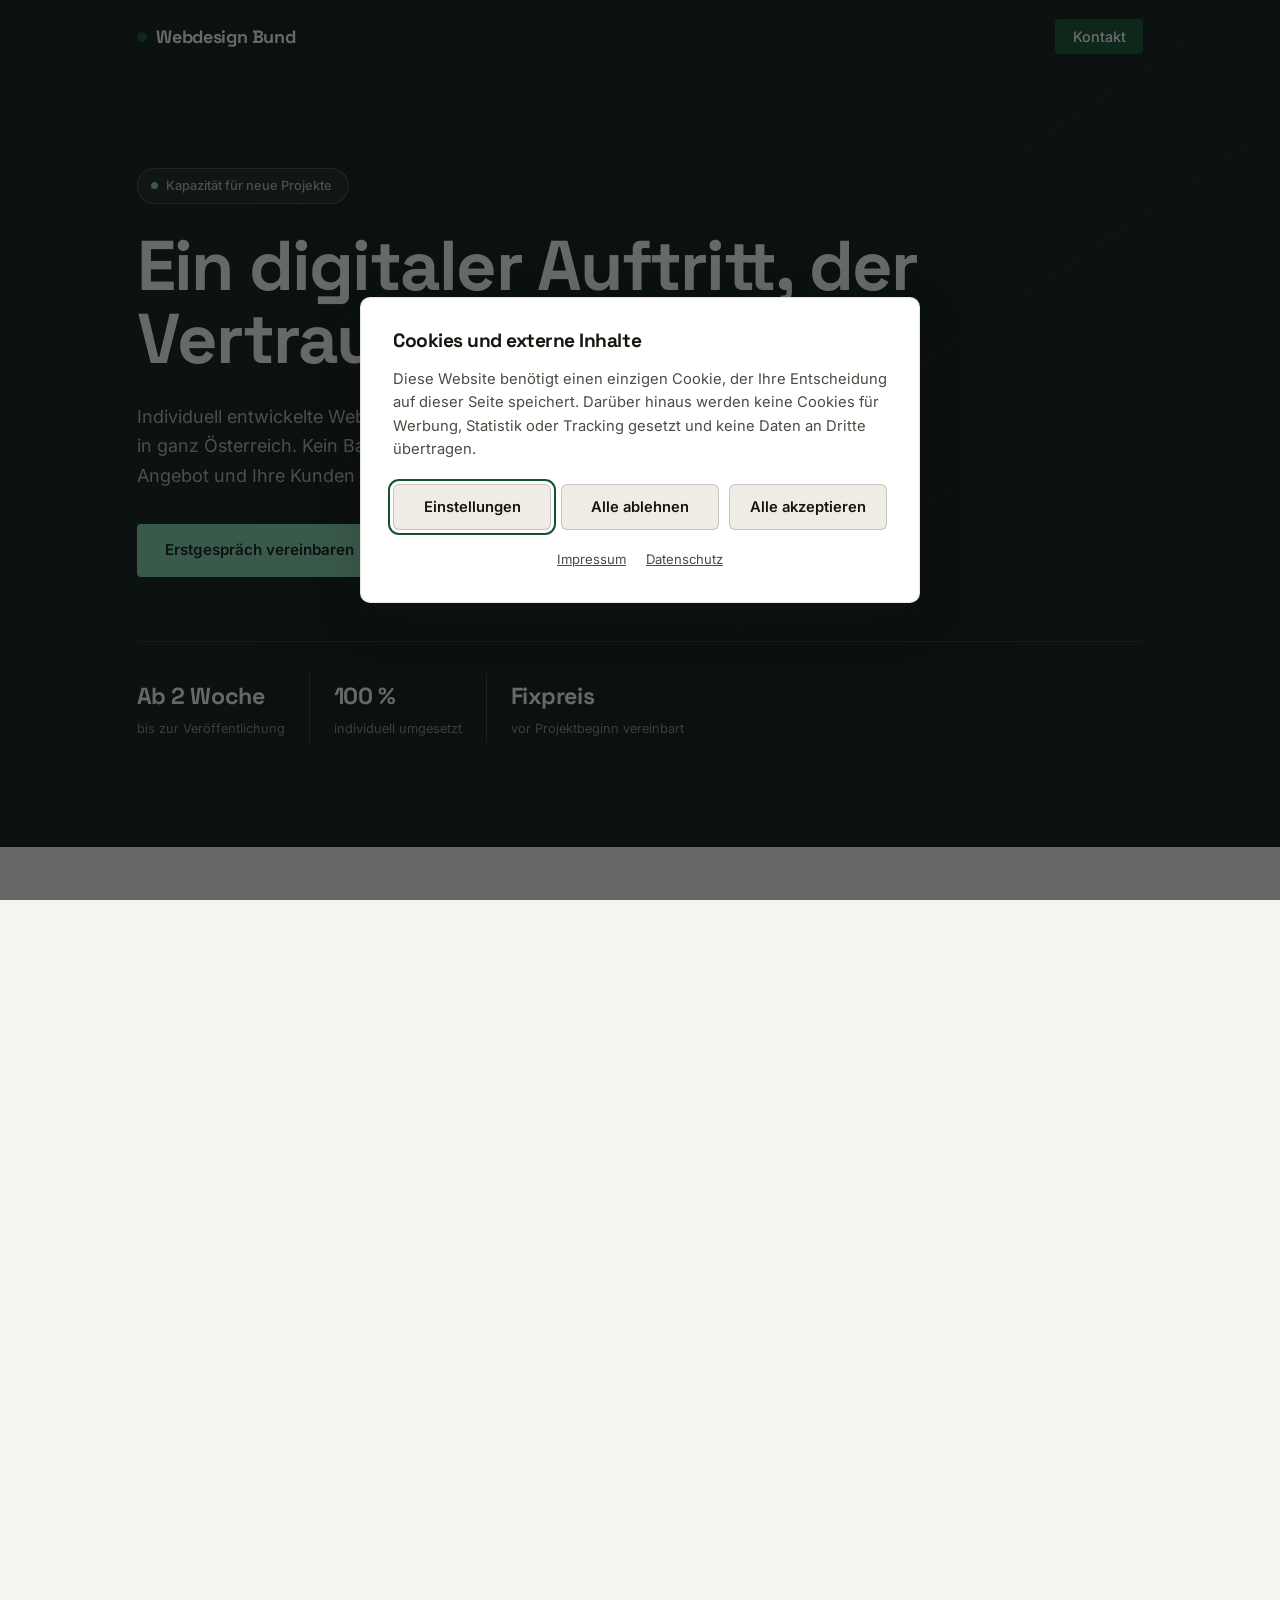
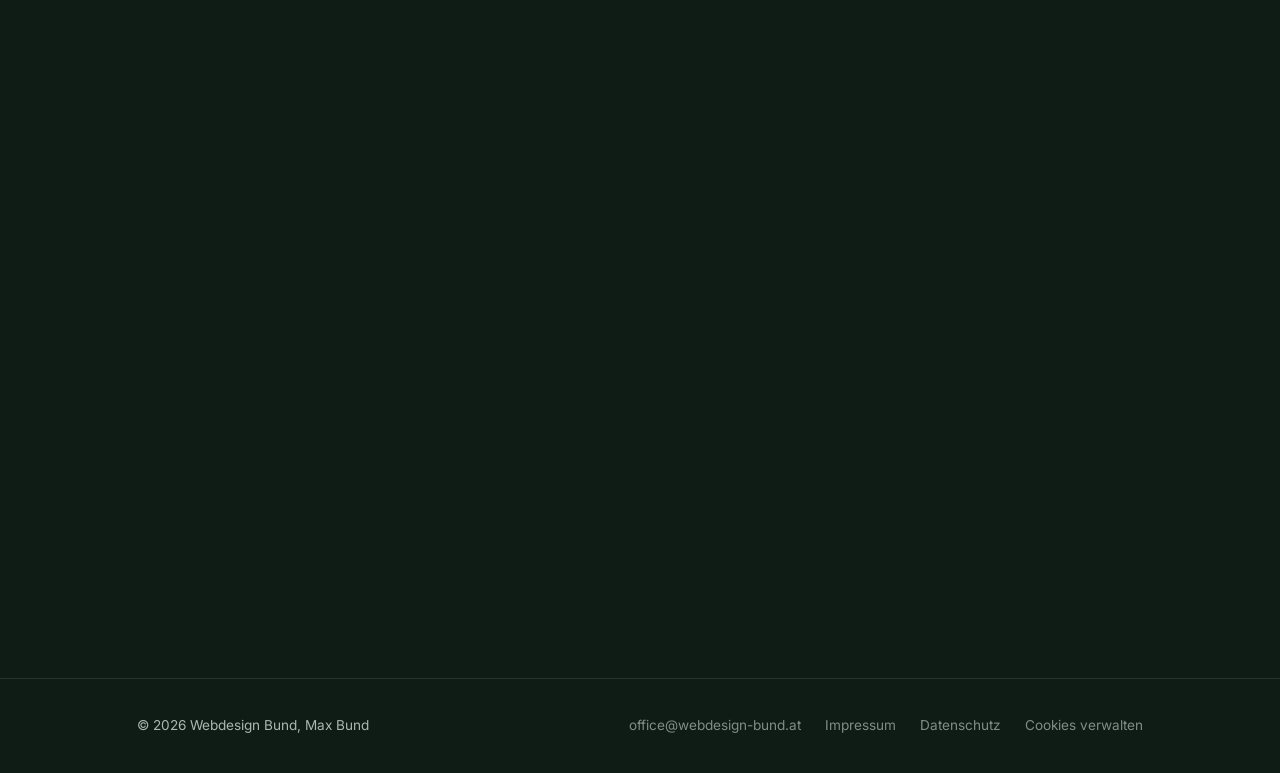
==== commit 5d8a10b4: "Zweite Referenz bekoela Konfigurator, Abschnitt Haeufige Fragen - Portfolio: zweite Karte fuer den P" ====
--- a/index.html
+++ b/index.html
@@ -198,6 +198,80 @@
           "@id": "https://webdesign-bund.at/#unternehmen"
         },
         "dateCreated": "2026"
+      },
+      {
+        "@type": "CreativeWork",
+        "@id": "https://webdesign-bund.at/#referenz-bekoela",
+        "name": "bekoela Konfigurator",
+        "url": "https://bekoela.com",
+        "description": "Produktkonfigurator für Betten nach Maß: Auswahl in mehreren Schritten, Ansicht mit Maßen, Gesamtpreis aktualisiert sich mit jeder Auswahl.",
+        "creator": {
+          "@id": "https://webdesign-bund.at/#unternehmen"
+        },
+        "dateCreated": "2026"
+      },
+      {
+        "@type": "FAQPage",
+        "@id": "https://webdesign-bund.at/#fragen",
+        "inLanguage": "de-AT",
+        "mainEntity": [
+          {
+            "@type": "Question",
+            "name": "Was kostet eine Website?",
+            "acceptedAnswer": {
+              "@type": "Answer",
+              "text": "Der Preis richtet sich nach Umfang und Technik. Nach dem kostenlosen Erstgespräch erhalten Sie ein schriftliches Angebot mit Fixpreis. Die Umsetzung beginnt erst nach Ihrer Freigabe, nachträgliche Kosten entstehen nur für Leistungen, die Sie zusätzlich beauftragen."
+            }
+          },
+          {
+            "@type": "Question",
+            "name": "Wie lange dauert es bis zur Veröffentlichung?",
+            "acceptedAnswer": {
+              "@type": "Answer",
+              "text": "Eine schlanke Website ist ab zwei Wochen veröffentlicht. WordPress Websites und Onlineshops benötigen je nach Umfang länger. Der Zeitrahmen wird im Angebot festgehalten."
+            }
+          },
+          {
+            "@type": "Question",
+            "name": "Brauche ich WordPress?",
+            "acceptedAnswer": {
+              "@type": "Answer",
+              "text": "Nur, wenn Sie Inhalte regelmäßig selbst bearbeiten möchten, etwa für Neuigkeiten, einen Blog oder einen Onlineshop. Ändern sich Inhalte selten, ist eine statische Website die bessere Wahl: sehr schnelle Ladezeiten, kein Wartungsaufwand und keine laufenden Systemkosten."
+            }
+          },
+          {
+            "@type": "Question",
+            "name": "Warum kein Baukasten wie Wix oder Jimdo?",
+            "acceptedAnswer": {
+              "@type": "Answer",
+              "text": "Bei einem Baukasten ist Ihre Seite auf das begrenzt, was der Anbieter vorsieht, und die Daten liegen dauerhaft bei einem fremden System. Eine individuell entwickelte Website gehört Ihnen und lässt sich ohne diese Grenzen erweitern."
+            }
+          },
+          {
+            "@type": "Question",
+            "name": "Übernehmen Sie auch Domain, Hosting und Mailkonten?",
+            "acceptedAnswer": {
+              "@type": "Answer",
+              "text": "Ja. Veröffentlichung, Domain und Verschlüsselung übernehme ich, ebenso die Einrichtung von Mailkonten und Weiterleitungen."
+            }
+          },
+          {
+            "@type": "Question",
+            "name": "Was passiert nach der Veröffentlichung?",
+            "acceptedAnswer": {
+              "@type": "Answer",
+              "text": "Auf Wunsch betreue ich die Website weiter: Aktualisierungen, Sicherheitsupdates, Erweiterungen und technische Fragen. Bei einem Verwaltungsbereich erhalten Sie Zugänge und eine kurze Anleitung."
+            }
+          },
+          {
+            "@type": "Question",
+            "name": "Arbeiten Sie nur mit Unternehmen aus der Region?",
+            "acceptedAnswer": {
+              "@type": "Answer",
+              "text": "Nein. Ich arbeite für Unternehmen und Selbstständige aller Branchen in ganz Österreich. Die Abstimmung erfolgt per Telefon oder Mail."
+            }
+          }
+        ]
       }
     ]
   }
@@ -233,6 +307,7 @@
         <li><a href="#leistungen">Leistungen</a></li>
         <li><a href="#ueber-mich">Über mich</a></li>
         <li><a href="#portfolio">Portfolio</a></li>
+        <li><a href="#fragen">Fragen</a></li>
         <li><a class="nav-cta" href="#kontakt">Kontakt</a></li>
       </ul>
     </div>
@@ -394,7 +469,7 @@
       <div class="container">
         <div class="section-head reveal">
           <span class="section-label">Portfolio</span>
-          <h2>Ausgewählte Arbeit</h2>
+          <h2>Ausgewählte Arbeiten</h2>
         </div>
 
         <article class="project reveal">
@@ -445,6 +520,83 @@
             </div>
           </div>
         </article>
+
+        <!-- Zweite Referenz: Produktkonfigurator. Bild links, Text rechts,
+             damit die beiden Karten nicht gleich aussehen. Ein einfacher
+             Rahmen ohne Telefon, es gibt von diesem Projekt nur die
+             Desktopansicht. -->
+        <article class="project project-umgekehrt reveal">
+          <div class="project-info">
+            <div class="project-meta">
+              <span class="tag">Konfigurator</span>
+              <span class="tag">Möbel</span>
+              <span class="tag">2026</span>
+            </div>
+            <h3>bekoela Konfigurator</h3>
+            <p>
+              Produktkonfigurator für Betten nach Maß. Modell, Bett, Material,
+              Größe und Matratze werden Schritt für Schritt gewählt, die
+              Ansicht zeigt das Bett mit seinen Maßen, und der Gesamtpreis
+              aktualisiert sich mit jeder Auswahl.
+            </p>
+            <a class="btn btn-ghost"
+               href="https://bekoela.com"
+               target="_blank" rel="noopener">
+              Projekt ansehen &rarr;
+            </a>
+          </div>
+
+          <div class="projekt-rahmen">
+            <img class="projekt-bild"
+                 src="assets/img/bekoela-konfigurator.jpg"
+                 alt="Konfigurator von bekoela: Bett Aurelia in 180 mal 200 Zentimetern mit Maßangaben, daneben die Modellauswahl und der Gesamtpreis"
+                 width="1600" height="1034" loading="lazy" decoding="async">
+          </div>
+        </article>
+      </div>
+    </section>
+
+    <!-- ===== FRAGEN =====
+         Haeufige Fragen. Als details/summary gebaut, oeffnet und schliesst
+         ohne JavaScript. Derselbe Inhalt steht als FAQPage in den
+         strukturierten Daten im Kopf, beides gemeinsam aendern. -->
+    <section id="fragen">
+      <div class="container">
+        <div class="section-head reveal">
+          <span class="section-label">Fragen</span>
+          <h2>Häufige Fragen</h2>
+        </div>
+
+        <div class="faq reveal">
+          <details class="faq-eintrag">
+            <summary>Was kostet eine Website?</summary>
+            <p>Der Preis richtet sich nach Umfang und Technik. Nach dem kostenlosen Erstgespräch erhalten Sie ein schriftliches Angebot mit Fixpreis. Die Umsetzung beginnt erst nach Ihrer Freigabe, nachträgliche Kosten entstehen nur für Leistungen, die Sie zusätzlich beauftragen.</p>
+          </details>
+          <details class="faq-eintrag">
+            <summary>Wie lange dauert es bis zur Veröffentlichung?</summary>
+            <p>Eine schlanke Website ist ab zwei Wochen veröffentlicht. WordPress Websites und Onlineshops benötigen je nach Umfang länger. Der Zeitrahmen wird im Angebot festgehalten.</p>
+          </details>
+          <details class="faq-eintrag">
+            <summary>Brauche ich WordPress?</summary>
+            <p>Nur, wenn Sie Inhalte regelmäßig selbst bearbeiten möchten, etwa für Neuigkeiten, einen Blog oder einen Onlineshop. Ändern sich Inhalte selten, ist eine statische Website die bessere Wahl: sehr schnelle Ladezeiten, kein Wartungsaufwand und keine laufenden Systemkosten.</p>
+          </details>
+          <details class="faq-eintrag">
+            <summary>Warum kein Baukasten wie Wix oder Jimdo?</summary>
+            <p>Bei einem Baukasten ist Ihre Seite auf das begrenzt, was der Anbieter vorsieht, und die Daten liegen dauerhaft bei einem fremden System. Eine individuell entwickelte Website gehört Ihnen und lässt sich ohne diese Grenzen erweitern.</p>
+          </details>
+          <details class="faq-eintrag">
+            <summary>Übernehmen Sie auch Domain, Hosting und Mailkonten?</summary>
+            <p>Ja. Veröffentlichung, Domain und Verschlüsselung übernehme ich, ebenso die Einrichtung von Mailkonten und Weiterleitungen.</p>
+          </details>
+          <details class="faq-eintrag">
+            <summary>Was passiert nach der Veröffentlichung?</summary>
+            <p>Auf Wunsch betreue ich die Website weiter: Aktualisierungen, Sicherheitsupdates, Erweiterungen und technische Fragen. Bei einem Verwaltungsbereich erhalten Sie Zugänge und eine kurze Anleitung.</p>
+          </details>
+          <details class="faq-eintrag">
+            <summary>Arbeiten Sie nur mit Unternehmen aus der Region?</summary>
+            <p>Nein. Ich arbeite für Unternehmen und Selbstständige aller Branchen in ganz Österreich. Die Abstimmung erfolgt per Telefon oder Mail.</p>
+          </details>
+        </div>
       </div>
     </section>
 
--- a/css/style.css
+++ b/css/style.css
@@ -556,6 +556,21 @@
 .project p { margin-top: 0.9rem; font-size: 0.98rem; }
 .project .btn { margin-top: 1.6rem; }
 
+/* Mehrere Referenzen untereinander; die zweite steht spiegelverkehrt */
+.project + .project { margin-top: clamp(1.5rem, 4vw, 2.5rem); }
+.project-umgekehrt { grid-template-columns: minmax(0, 7fr) minmax(0, 5fr); }
+.project-umgekehrt .projekt-rahmen { order: -1; }
+
+/* Einfacher Rahmen um ein Bildschirmfoto, ohne Telefon */
+.projekt-rahmen {
+  border-radius: 6px;
+  overflow: hidden;
+  border: 1px solid var(--border-hi);
+  box-shadow: var(--shadow-lg);
+  background: var(--bg-soft);
+}
+.projekt-rahmen img { display: block; width: 100%; height: auto; }
+
 /* Bildschirmfoto in einem Browser- und einem Telefonrahmen, gerade
    gesetzt, ohne Kippung und ohne Schweben */
 .projekt-visual {
@@ -694,6 +709,52 @@
 }
 .card p { font-size: 0.95rem; }
 
+/* 9. FRAGEN
+   ------------------------------------------------------------------------
+   Aufklappbare Fragen ohne JavaScript (details/summary). Zeilen mit
+   duenner Linie, Plus wird beim Oeffnen zum Minus. Leicht gruen getoent
+   wie Ueber mich, damit sich die hellen Abschnitte abwechseln. */
+#fragen { background: #E6EDE7; }
+
+.faq {
+  max-width: 820px;
+  border-top: 1px solid rgba(20, 83, 45, 0.25);
+}
+.faq-eintrag { border-bottom: 1px solid rgba(20, 83, 45, 0.25); }
+.faq-eintrag summary {
+  list-style: none;
+  cursor: pointer;
+  position: relative;
+  padding: 1.25rem 2.75rem 1.25rem 0;
+  font-family: var(--font-display);
+  font-size: 1.12rem;
+  font-weight: 700;
+  color: var(--text);
+  transition: color 0.2s var(--ease);
+}
+.faq-eintrag summary::-webkit-details-marker { display: none; }
+.faq-eintrag summary:hover { color: var(--accent); }
+/* Plus aus zwei Linien, die senkrechte verschwindet beim Oeffnen */
+.faq-eintrag summary::before,
+.faq-eintrag summary::after {
+  content: '';
+  position: absolute;
+  right: 0.4rem;
+  top: 50%;
+  width: 14px;
+  height: 2px;
+  background: var(--accent);
+  transition: transform 0.25s var(--ease), opacity 0.25s var(--ease);
+}
+.faq-eintrag summary::after { transform: rotate(90deg); }
+.faq-eintrag[open] summary::after { transform: rotate(0deg); opacity: 0; }
+.faq-eintrag summary:focus-visible { outline-offset: 4px; }
+.faq-eintrag p {
+  padding: 0 2.75rem 1.4rem 0;
+  max-width: 70ch;
+  color: var(--text);
+}
+
 /* 10. KONTAKT (dunkel)
    ------------------------------------------------------------------------ */
 #kontakt { padding-bottom: clamp(3rem, 7vw, 5rem); }
@@ -1131,6 +1192,7 @@
   .project,
   .contact { grid-template-columns: 1fr; }
   .project .projekt-visual { order: -1; max-width: 560px; }
+  .project-umgekehrt { grid-template-columns: 1fr; }
 }
 
 @media (max-width: 720px) {
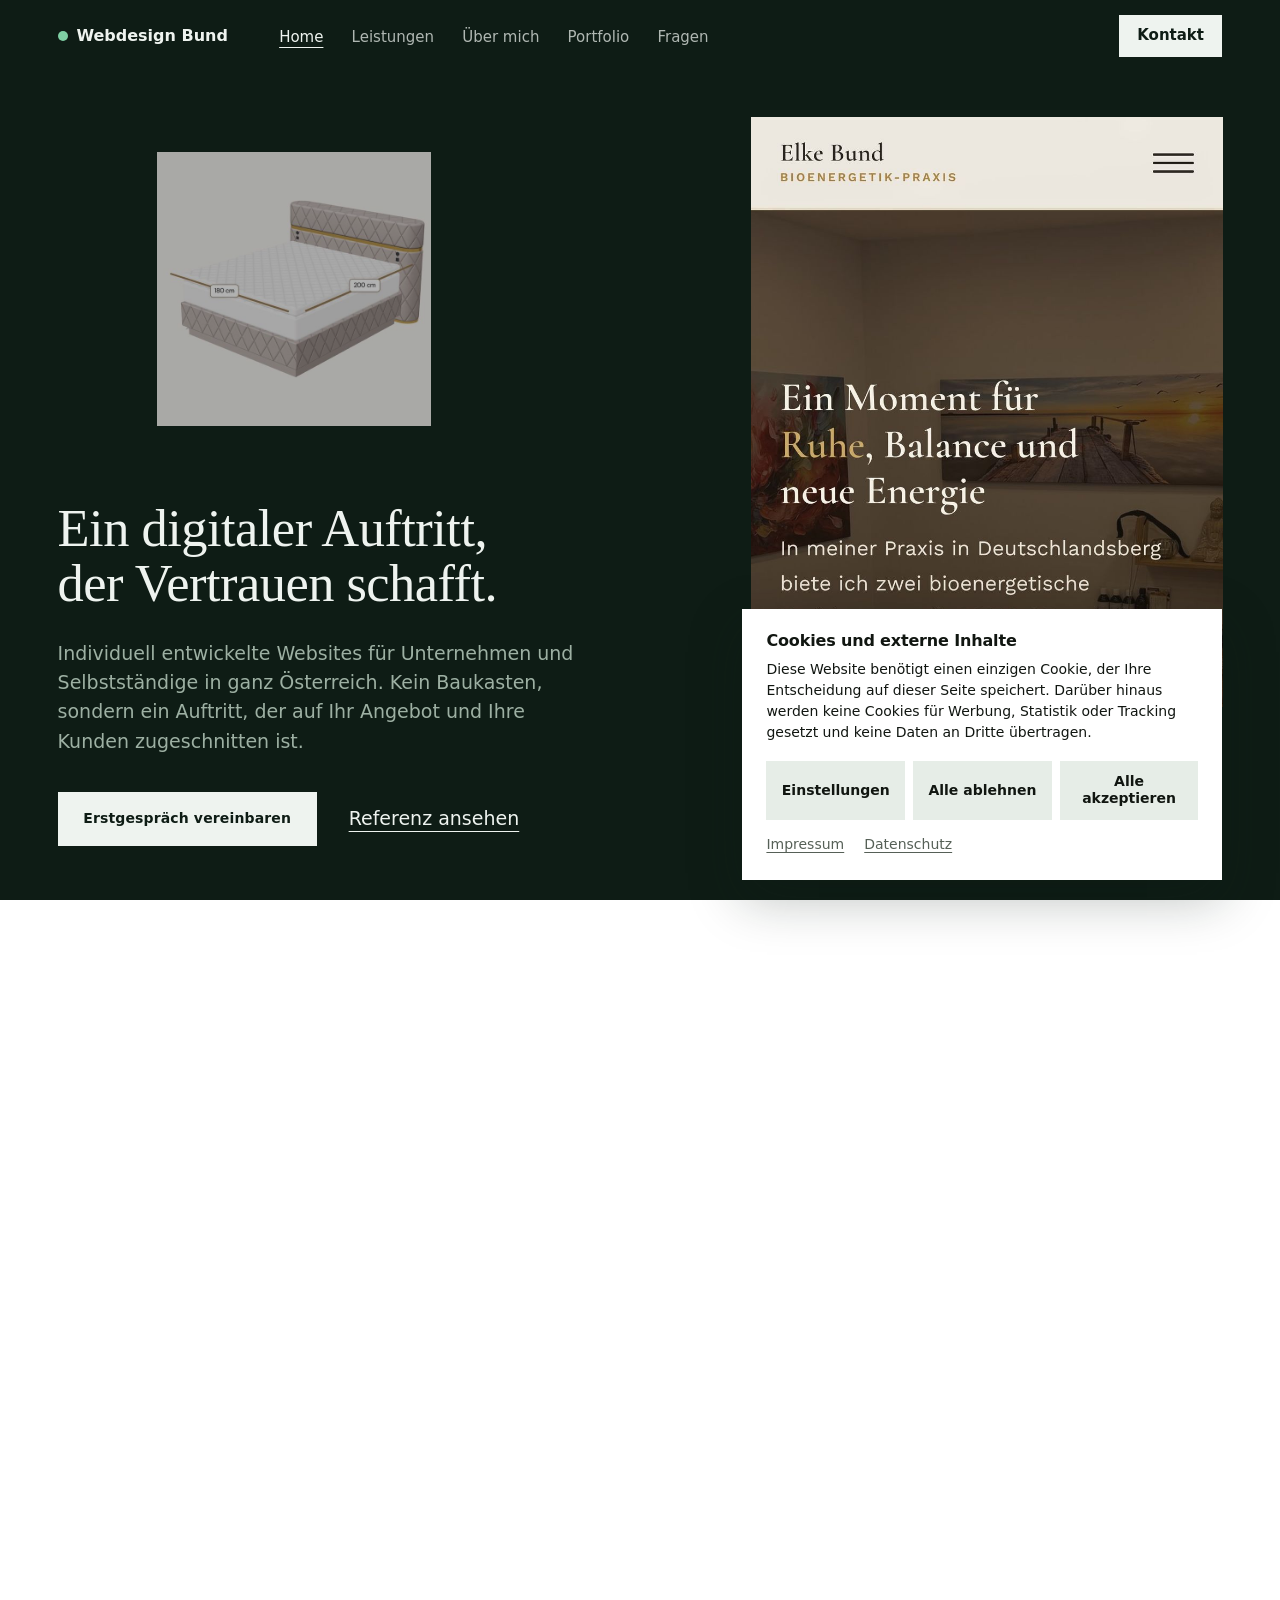
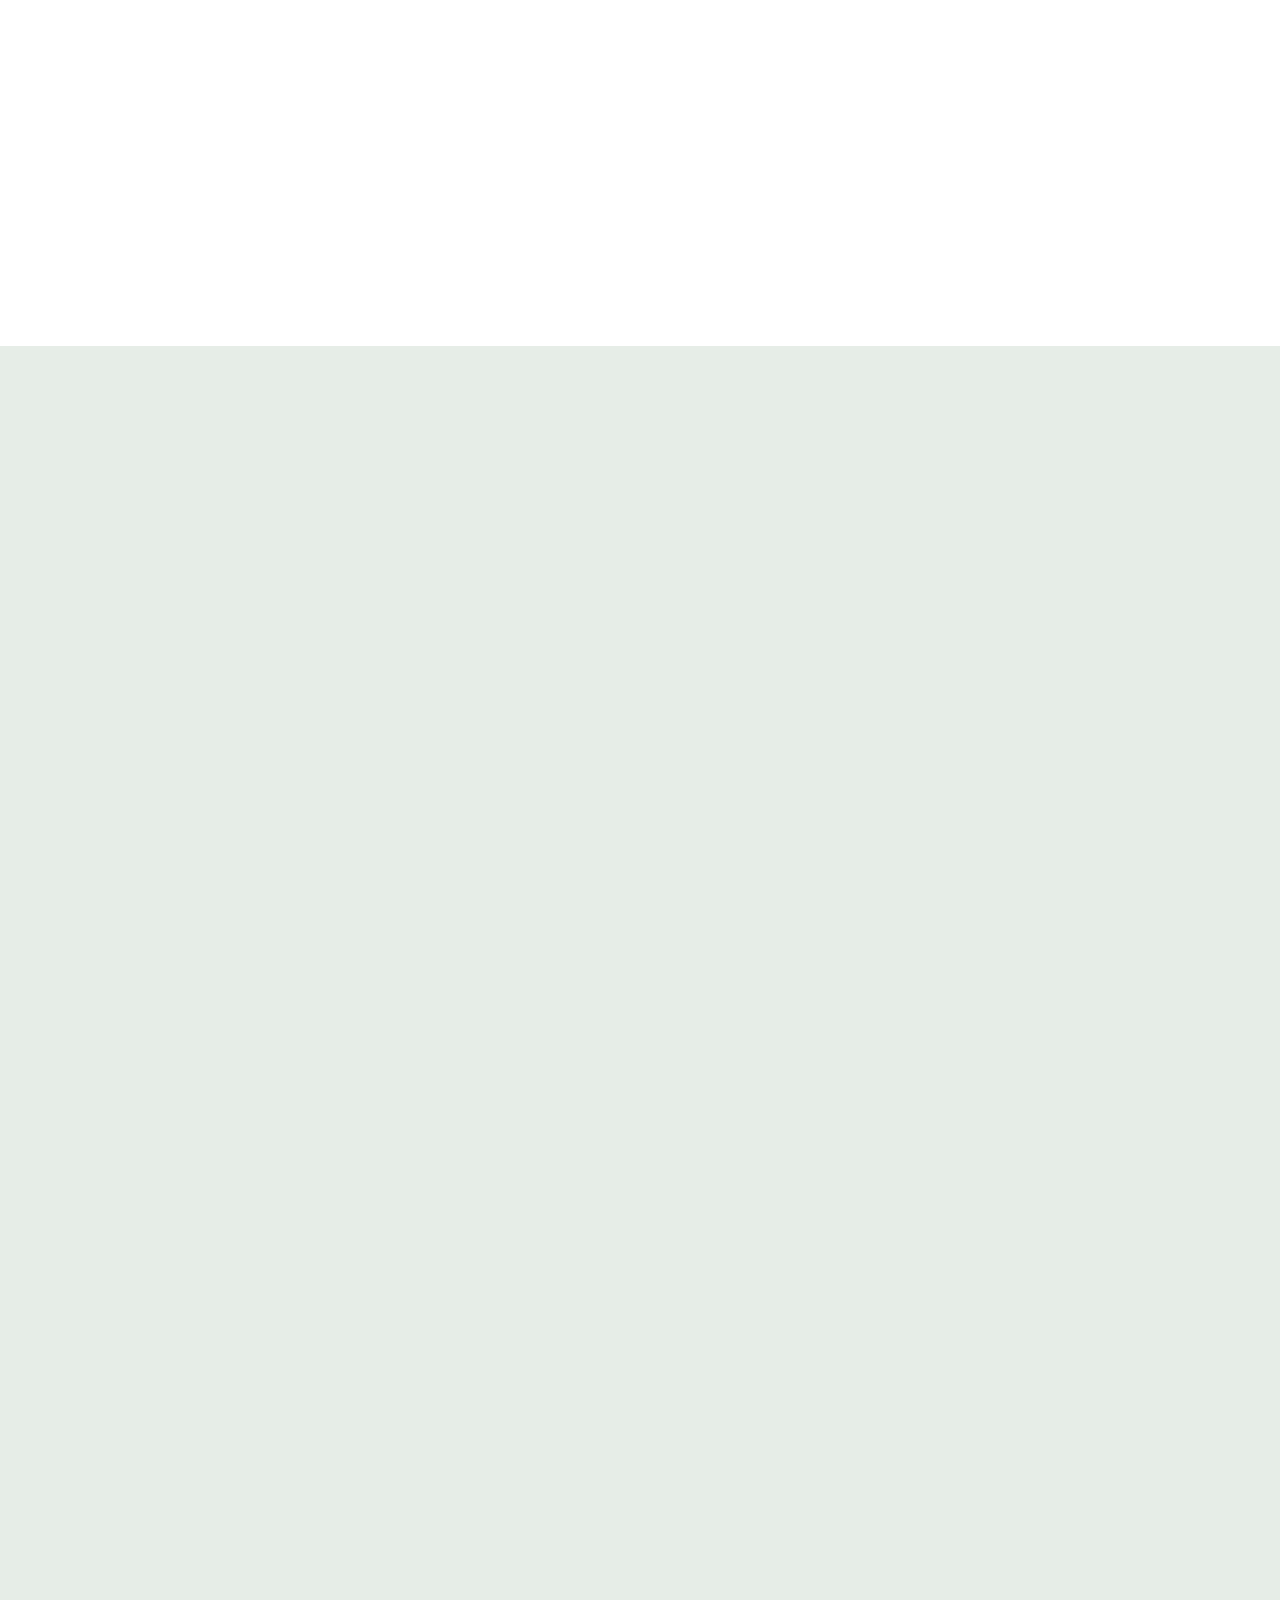
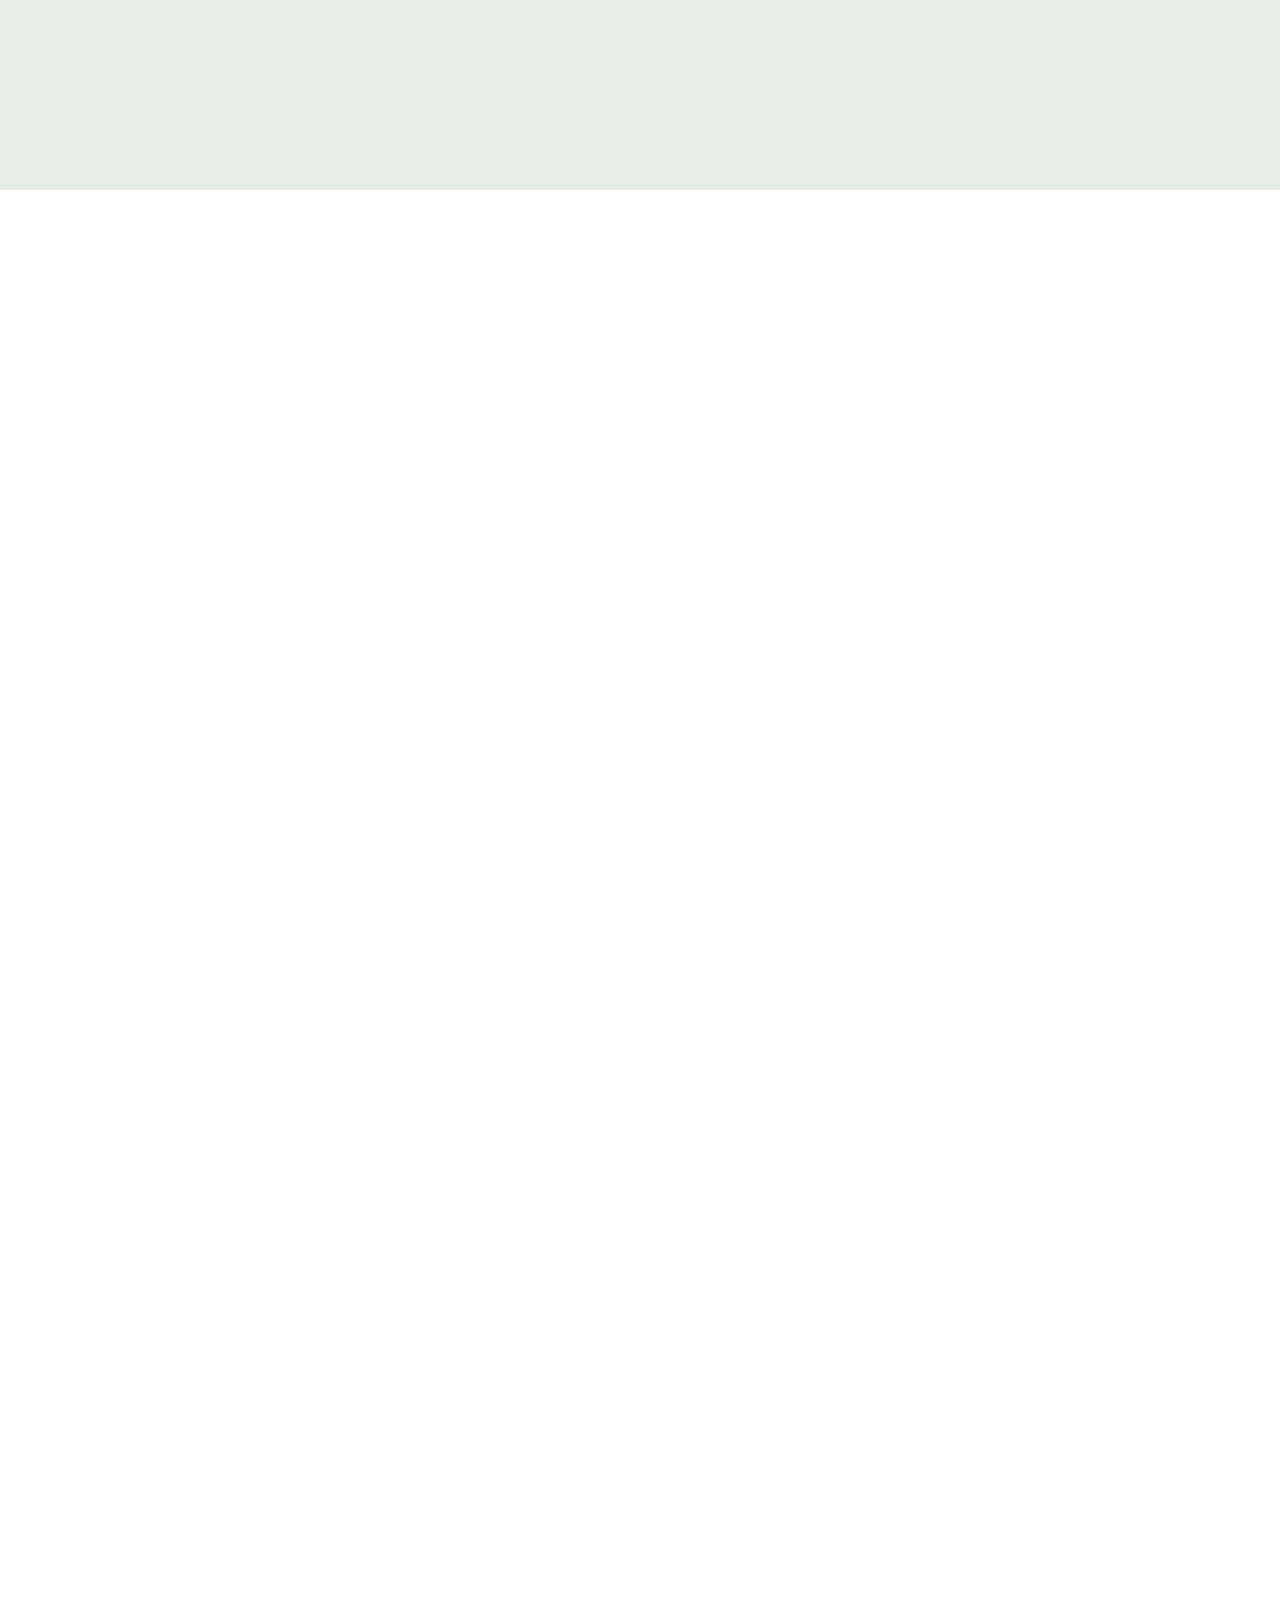
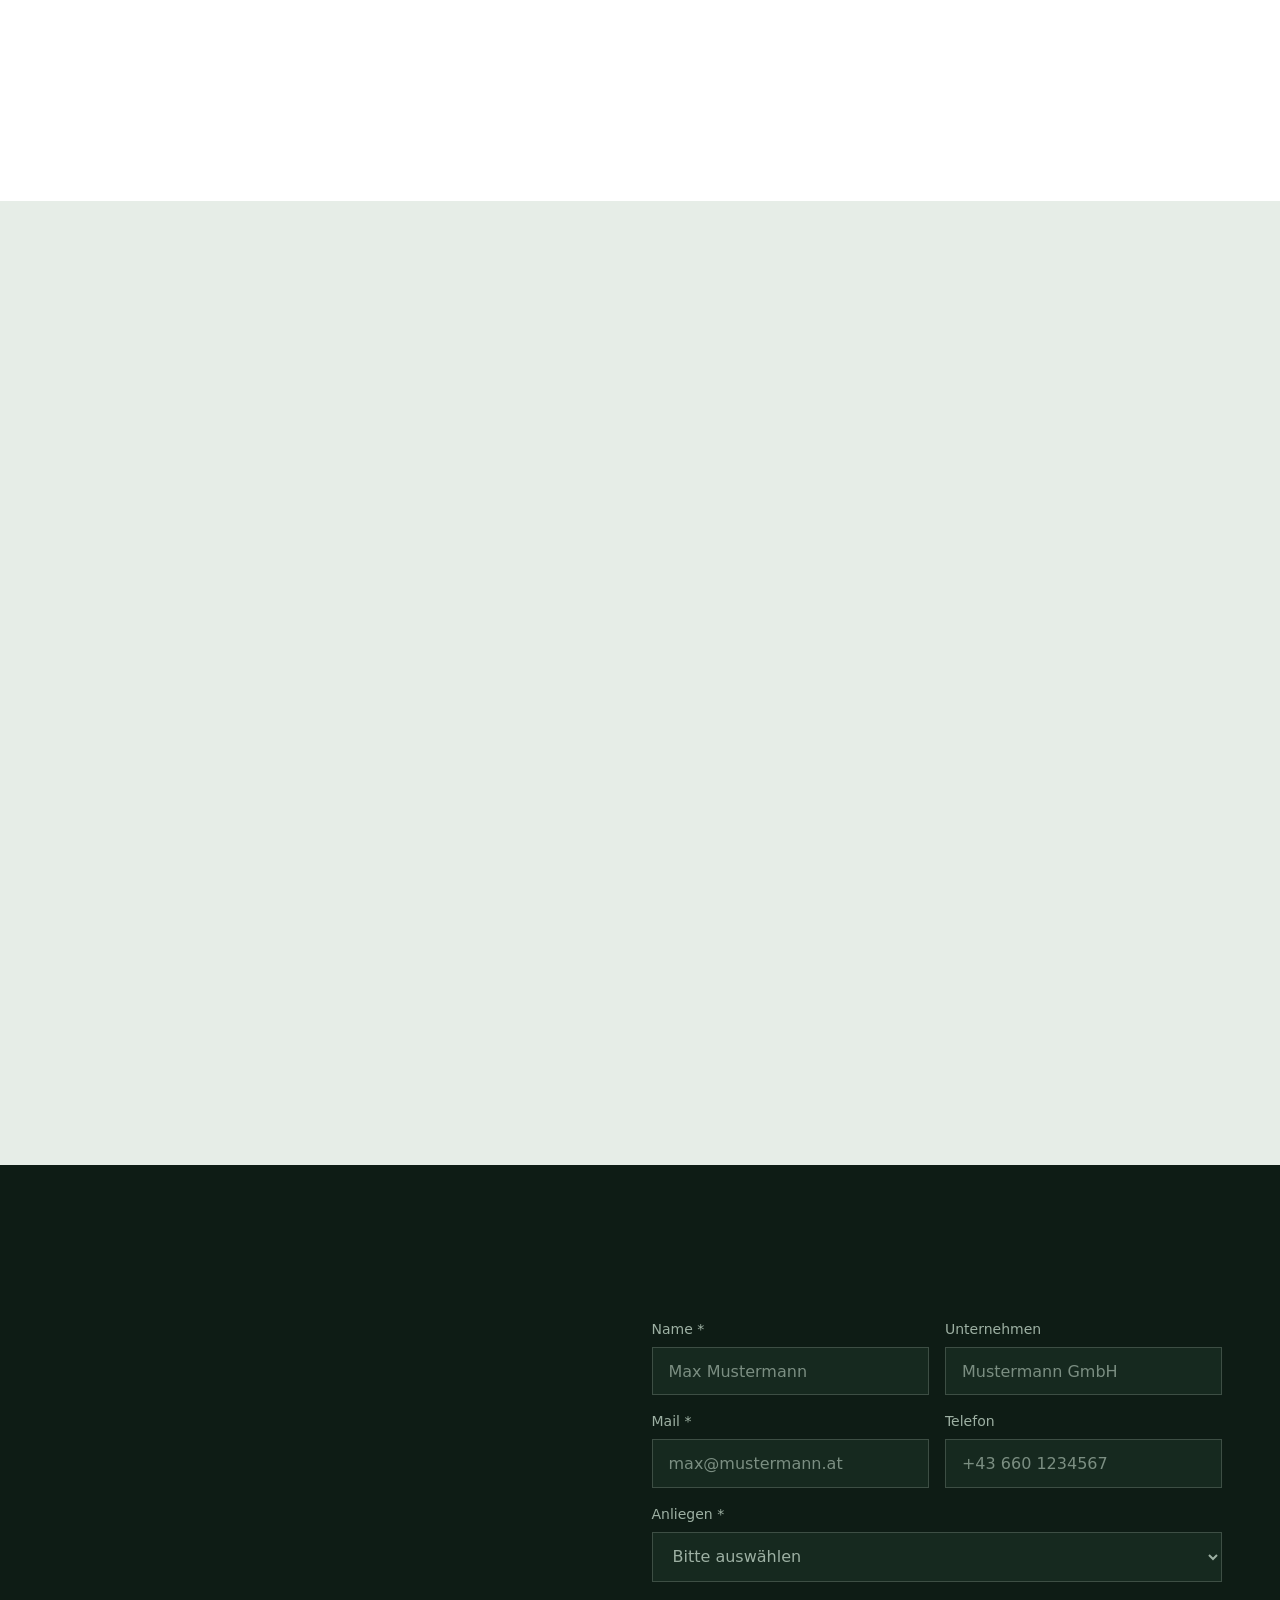
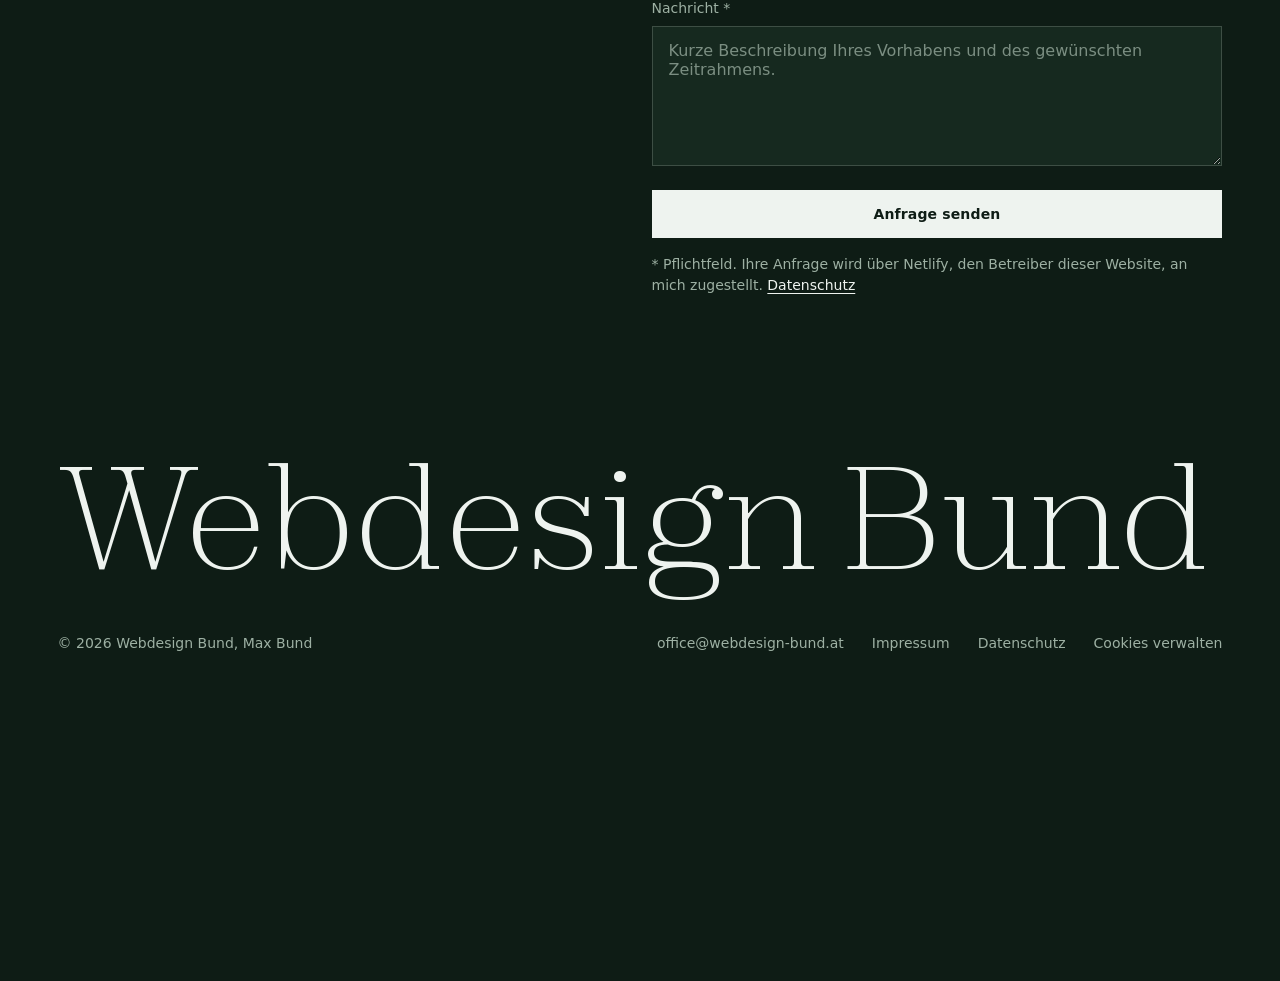
==== commit 7e949fb4: "Design 3 (Entwurf): Abzuege an der Wand Neues Layout mit taste-skill: zwoelf Spalten, Zodiak und Han" ====
--- a/index.html
+++ b/index.html
@@ -277,9 +277,9 @@
   }
   </script>
 
-  <!-- Schriften lokal, keine Verbindung zu Google -->
-  <link rel="preload" href="assets/fonts/SpaceGrotesk-latin.woff2" as="font" type="font/woff2" crossorigin>
-  <link rel="preload" href="assets/fonts/Inter-latin.woff2" as="font" type="font/woff2" crossorigin>
+  <!-- Schriften lokal, keine Verbindung zu Google oder Fontshare -->
+  <link rel="preload" href="assets/fonts/Zodiak-300.woff2" as="font" type="font/woff2" crossorigin>
+  <link rel="preload" href="assets/fonts/HankenGrotesk-latin.woff2" as="font" type="font/woff2" crossorigin>
   <link rel="stylesheet" href="css/fonts.css">
   <link rel="stylesheet" href="css/style.css">
   <!-- Ohne JavaScript blieben die Einblend-Elemente unsichtbar.
@@ -308,24 +308,43 @@
         <li><a href="#ueber-mich">Über mich</a></li>
         <li><a href="#portfolio">Portfolio</a></li>
         <li><a href="#fragen">Fragen</a></li>
-        <li><a class="nav-cta" href="#kontakt">Kontakt</a></li>
+        <li class="nav-cta-item"><a class="nav-cta" href="#kontakt">Kontakt</a></li>
       </ul>
     </div>
   </header>
 
   <main>
-    <!-- ===== HERO ===== -->
+    <!-- ===== HERO =====
+         Zwei Abzuege echter Arbeiten im Dunkeln, wie an einer Galeriewand.
+         Der grosse zeigt die Handyansicht von Bioenergetik mq5 und wechselt
+         langsam zwischen vier Abschnitten der Seite (js/script.js,
+         Abschnitt 1). Der kleine zeigt das Bett aus dem bekoela
+         Konfigurator. -->
     <section class="hero theme-dark" id="hero">
-      <div class="bg-grid" aria-hidden="true"></div>
-      <div class="glow-orb" id="glowOrb" aria-hidden="true"></div>
-
-      <div class="container">
+      <div class="container hero-grid">
+
+        <figure class="druck druck-gross" id="heroDruck">
+          <img class="druck-bild ist-aktiv" src="assets/img/druck-bio-1.jpg"
+               alt="Bioenergetik mq5 auf dem Smartphone: Startseite"
+               width="880" height="1100" fetchpriority="high">
+          <img class="druck-bild" src="assets/img/druck-bio-2.jpg"
+               alt="Bioenergetik mq5 auf dem Smartphone: Angebote"
+               width="880" height="1100" loading="lazy" decoding="async">
+          <img class="druck-bild" src="assets/img/druck-bio-3.jpg"
+               alt="Bioenergetik mq5 auf dem Smartphone: IMEDIS Bioresonanz"
+               width="880" height="1100" loading="lazy" decoding="async">
+          <img class="druck-bild" src="assets/img/druck-bio-4.jpg"
+               alt="Bioenergetik mq5 auf dem Smartphone: Kontakt"
+               width="880" height="1100" loading="lazy" decoding="async">
+        </figure>
+
+        <figure class="druck druck-klein">
+          <img src="assets/img/druck-bekoela-bett.jpg"
+               alt="Bett aus dem bekoela Konfigurator mit Maßangaben"
+               width="640" height="640">
+        </figure>
+
         <div class="hero-copy">
-          <span class="hero-badge">
-            <span class="dot" aria-hidden="true"></span>
-            Kapazität für neue Projekte
-          </span>
-
           <h1>Ein digitaler Auftritt, der Vertrauen schafft.</h1>
 
           <p class="hero-sub">
@@ -336,42 +355,22 @@
 
           <div class="hero-actions">
             <a class="btn btn-primary" href="#kontakt">Erstgespräch vereinbaren</a>
-            <a class="btn btn-ghost" href="#portfolio">Referenz ansehen</a>
-          </div>
-
-        </div>
-
-        <!-- Drei Fakten, ueber die ganze Breite unter beiden Spalten -->
-        <div class="hero-trust">
-          <div>
-            <strong>Ab 2 Woche</strong>
-            <span>bis zur Veröffentlichung</span>
-          </div>
-          <div>
-            <strong>100 %</strong>
-            <span>individuell umgesetzt</span>
-          </div>
-          <div>
-            <strong>Fixpreis</strong>
-            <span>vor Projektbeginn vereinbart</span>
-          </div>
-        </div>
+            <a class="text-link" href="#portfolio">Referenz ansehen</a>
+          </div>
+        </div>
+
       </div>
     </section>
 
-    <!-- ===== LEISTUNGEN ===== -->
+    <!-- ===== LEISTUNGEN =====
+         Sechs Leistungen als Textspalten in einer Schriftgroesse, zwei je
+         Spalte. Rechts ein Abzug aus dem bekoela Konfigurator. -->
     <section id="leistungen">
-      <div class="container">
-        <div class="section-head reveal">
-          <span class="section-label">Leistungen</span>
-          <h2>Von der Konzeption bis zur Veröffentlichung</h2>
-        </div>
-
-        <!-- Sechs Leistungen, nur Text. Die grosse Ziffer rechts oben kommt
-             aus dem CSS (Zaehler). -->
-        <div class="card-grid">
-
-          <article class="card reveal">
+      <div class="container leistungen-grid">
+        <h2 class="reveal">Von der Konzeption bis zur Veröffentlichung</h2>
+
+        <div class="leistung-spalte">
+          <article class="leistung reveal">
             <h3>Webdesign</h3>
             <p>
               Ein vollständiger Webauftritt, von der Struktur über die
@@ -379,7 +378,7 @@
             </p>
           </article>
 
-          <article class="card reveal">
+          <article class="leistung reveal">
             <h3>Redesign</h3>
             <p>
               Überarbeitung bestehender Websites, die veraltet wirken oder am
@@ -387,8 +386,10 @@
               übernommen.
             </p>
           </article>
-
-          <article class="card reveal">
+        </div>
+
+        <div class="leistung-spalte">
+          <article class="leistung reveal">
             <h3>WordPress</h3>
             <p>
               Websites mit Verwaltungsbereich, über den Sie Inhalte selbst
@@ -397,7 +398,7 @@
             </p>
           </article>
 
-          <article class="card reveal">
+          <article class="leistung reveal">
             <h3>Onlineshops</h3>
             <p>
               Umsetzung von Onlineshops mit WordPress und WooCommerce.
@@ -405,8 +406,10 @@
               Sortiment abgestimmt.
             </p>
           </article>
-
-          <article class="card reveal">
+        </div>
+
+        <div class="leistung-spalte">
+          <article class="leistung reveal">
             <h3>Hosting und Domains</h3>
             <p>
               Veröffentlichung, Domain und Verschlüsselung übernehme ich.
@@ -414,99 +417,115 @@
             </p>
           </article>
 
-          <article class="card reveal">
+          <article class="leistung reveal">
             <h3>Wartung und Betreuung</h3>
             <p>
               Aktualisierungen, Sicherheitsupdates und Erweiterungen nach der
               Veröffentlichung. Technische Fragen werden laufend betreut.
             </p>
           </article>
-
-        </div>
+        </div>
+
+        <figure class="druck leistungen-druck reveal">
+          <img src="assets/img/druck-bekoela-auswahl.jpg"
+               alt="Modellauswahl im bekoela Konfigurator mit Preisen je Modell"
+               width="532" height="665" loading="lazy" decoding="async">
+        </figure>
       </div>
     </section>
 
-    <!-- ===== ÜBER MICH ===== -->
+    <!-- ===== ÜBER MICH =====
+         Text oben, darunter ein breites Foto mit dem letzten Absatz auf
+         einem weissen Feld, daneben eine gruene Kachel mit dem Umriss
+         Oesterreichs und darunter die drei Fakten. Alle Absaetze gleich in
+         Farbe und Groesse. -->
     <section id="ueber-mich">
-      <div class="container">
-        <div class="about">
-          <div class="about-head reveal">
-            <span class="section-label">Über mich</span>
-            <h2>Max Bund</h2>
-          </div>
-          <div class="about-text reveal">
-            <p>
-              Unternehmerisch bin ich, seit ich in der Schulzeit mein erstes
-              Unternehmen im Rahmen eines Schulprojekts als CEO geführt habe.
-              Wir haben es profitabel betrieben, nicht als Planspiel, sondern
-              mit echten Kunden und echten Margen. Der technische Teil begleitet
-              mich noch länger. Erste Berührung mit dem Programmieren hatte ich
-              in der Mittelschule, darauf aufgebaut habe ich eigenständig und
-              bringe mir seither laufend neue Techniken bei.
-            </p>
-            <p>
-              Weil ich selbst Unternehmen aufgebaut habe, weiß ich, wie viel an
-              einer guten Website hängt. Deshalb baue ich sie jetzt für andere.
-            </p>
-            <p>
-              Neue Werkzeuge nehme ich in Betrieb, sobald sie einen Vorteil
-              bringen. Künstliche Intelligenz setze ich beim Aufbau gezielt ein,
-              das senkt Entwicklungszeit und damit den Preis. Gestaltung,
-              Struktur und alle inhaltlichen Entscheidungen treffe ich selbst.
-            </p>
+      <div class="container about-grid">
+        <h2 class="reveal">Max Bund</h2>
+
+        <div class="about-text">
+          <p class="reveal">
+            Unternehmerisch bin ich, seit ich in der Schulzeit mein erstes
+            Unternehmen im Rahmen eines Schulprojekts als CEO geführt habe.
+            Wir haben es profitabel betrieben, nicht als Planspiel, sondern
+            mit echten Kunden und echten Margen. Der technische Teil begleitet
+            mich noch länger. Erste Berührung mit dem Programmieren hatte ich
+            in der Mittelschule, darauf aufgebaut habe ich eigenständig und
+            bringe mir seither laufend neue Techniken bei.
+          </p>
+          <p class="reveal">
+            Weil ich selbst Unternehmen aufgebaut habe, weiß ich, wie viel an
+            einer guten Website hängt. Deshalb baue ich sie jetzt für andere.
+          </p>
+          <p class="reveal">
+            Neue Werkzeuge nehme ich in Betrieb, sobald sie einen Vorteil
+            bringen. Künstliche Intelligenz setze ich beim Aufbau gezielt ein,
+            das senkt Entwicklungszeit und damit den Preis. Gestaltung,
+            Struktur und alle inhaltlichen Entscheidungen treffe ich selbst.
+          </p>
+        </div>
+
+        <!-- Foto: Setzkasten mit Schriftschubladen, CC0 (gemeinfrei), via
+             rawpixel, https://www.rawpixel.com/image/6016674 -->
+        <figure class="about-foto reveal">
+          <img src="assets/img/setzkasten.jpg"
+               alt="Setzkasten einer Druckerei, Schubladen beschriftet mit Schriftgrößen und Schriftnamen"
+               width="1024" height="640" loading="lazy" decoding="async">
+          <figcaption>
             <p>
               Vom ersten Gespräch bis zum Launch bin ich selbst verantwortlich,
               kein Projekt wird durchgereicht.
             </p>
-          </div>
-
-        </div>
+          </figcaption>
+        </figure>
+
+        <!-- Umriss Oesterreichs aus Natural Earth (gemeinfrei) -->
+        <div class="about-kachel reveal" aria-hidden="true">
+          <svg viewBox="0 0 1000 506" focusable="false"><path d="M0 336L11 313L13 298L3 289L0 287L3 285L16 287L25 281L29 277L41 281L58 291L67 297L70 301L72 305L71 312L75 315L83 316L88 318L86 327L86 334L94 333L103 328L111 318L115 307L119 284L119 281L125 284L148 282L159 287L177 288L176 291L179 297L187 306L191 311L199 312L211 309L218 306L221 308L232 306L242 299L245 294L255 290L268 282L287 275L348 268L351 263L350 251L352 249L359 252L372 255L382 259L388 265L393 265L402 261L414 259L425 264L429 271L427 274L427 279L431 283L440 290L451 296L458 296L459 290L462 276L463 261L460 253L454 251L446 250L442 248L443 244L450 232L450 216L436 197L424 180L424 173L431 163L442 155L466 141L474 138L483 136L498 130L505 124L509 118L516 84L517 83L519 81L544 92L546 91L551 89L559 80L560 73L560 61L561 49L562 45L566 46L577 53L585 60L593 77L611 82L635 82L643 75L651 72L659 75L677 78L679 64L690 49L695 44L708 44L711 33L714 3L717 0L727 0L736 6L739 10L744 10L751 7L758 5L771 8L797 22L810 27L818 26L826 26L856 47L878 51L897 51L903 44L912 39L920 39L928 42L942 52L949 54L958 55L965 57L971 73L974 78L973 80L973 87L967 96L962 108L962 119L976 156L989 178L992 187L1000 193L992 201L990 214L985 219L984 226L986 232L986 240L989 251L976 253L962 253L957 254L952 257L947 255L934 245L926 243L921 243L917 248L910 253L904 258L906 261L933 270L938 285L933 296L931 302L924 306L916 310L907 311L906 317L909 336L907 340L904 345L907 360L912 362L914 365L913 371L911 377L909 384L908 388L905 389L892 388L882 394L861 415L854 419L846 427L846 446L845 448L843 451L818 445L817 445L801 447L789 456L775 461L746 458L718 461L711 464L704 466L697 470L693 477L686 486L676 493L665 499L662 503L659 505L653 502L648 502L642 500L622 498L600 494L589 489L577 486L565 484L553 483L547 482L520 475L501 475L477 472L430 461L416 457L403 456L387 452L375 447L367 435L359 421L345 401L341 392L346 383L351 377L350 374L347 373L320 381L295 392L285 392L275 390L263 389L250 392L225 394L211 401L202 416L196 428L192 432L184 433L170 432L161 429L153 419L138 417L125 417L121 415L122 408L117 396L108 392L85 416L79 418L61 411L46 401L44 394L42 387L28 381L12 378L7 378L9 374L11 368L9 363L6 358L4 353L3 347L2 343L1 339L0 336Z"/></svg>
+        </div>
+
+        <dl class="about-fakten">
+          <div class="reveal">
+            <dt>Ab 2 Woche</dt>
+            <dd>bis zur Veröffentlichung</dd>
+          </div>
+          <div class="reveal">
+            <dt>100 %</dt>
+            <dd>individuell umgesetzt</dd>
+          </div>
+          <div class="reveal">
+            <dt>Fixpreis</dt>
+            <dd>vor Projektbeginn vereinbart</dd>
+          </div>
+        </dl>
       </div>
     </section>
 
-    <!-- ===== PORTFOLIO ===== -->
+    <!-- ===== PORTFOLIO =====
+         Zwei Arbeiten, lose gesetzt: die erste links, die zweite rechts und
+         tiefer. Bei Bioenergetik mq5 laesst sich zwischen Desktop und
+         Smartphone umschalten (js/script.js, Abschnitt 10). Ohne
+         JavaScript bleibt der Schalter verborgen und die Desktopansicht
+         steht da. -->
     <section id="portfolio">
       <div class="container">
-        <div class="section-head reveal">
-          <span class="section-label">Portfolio</span>
-          <h2>Ausgewählte Arbeiten</h2>
-        </div>
-
-        <article class="project reveal">
-          <div class="project-info">
-            <div class="project-meta">
-              <span class="tag">Redesign</span>
-              <span class="tag">Humanenergetik</span>
-              <span class="tag">Launch 2026</span>
+        <h2 class="reveal">Ausgewählte Arbeiten</h2>
+
+        <article class="project">
+          <div class="project-bild reveal">
+            <div class="ansicht-schalter" id="ansichtSchalter" role="group" aria-label="Ansicht" hidden>
+              <button type="button" aria-pressed="true" data-ansicht="desktop">Desktop</button>
+              <button type="button" aria-pressed="false" data-ansicht="mobil">Smartphone</button>
             </div>
-            <h3>Bioenergetik mq5</h3>
-            <p>
-              Vollständiges Redesign für eine Praxis für Humanenergetik,
-              verantwortet von der Konzeption über Struktur und Text bis zur
-              Veröffentlichung. Zurückhaltende Farbgebung, eine klar geführte
-              Strecke zur Terminanfrage und eine Darstellung, die auf dem
-              Smartphone ebenso trägt wie am Desktop.
-            </p>
-            <!-- EINZIGE STELLE FUER DIE ADRESSE DER KUNDENSEITE. -->
-            <a class="btn btn-ghost" id="projektLink"
-               href="https://bioenergetik-mq5.at"
-               target="_blank" rel="noopener">
-              Projekt ansehen &rarr;
-            </a>
-          </div>
-
-          <!-- Bildschirmfoto der Kundenseite in einem Browser- und einem
-               Telefonrahmen. Liegt auf demselben Server, es wird also nichts
-               von aussen geladen und keine Zustimmung gebraucht. Fehlt die
-               Datei, blendet js/script.js den Platzhalter ein. Das Telefon
-               zeigt das Bildschirmfoto der Handyansicht und ist rein
-               dekorativ. -->
-          <div class="projekt-visual">
-            <div class="pv-browser" id="portfolioRahmen">
-              <img class="projekt-bild" id="projektBild"
+
+            <div class="projekt-rahmen" id="portfolioRahmen" data-ansicht="desktop">
+              <img class="projekt-desktop" id="projektBild"
                    src="assets/img/bioenergetikmq5.jpg"
                    alt="Startseite von Bioenergetik mq5, Bildschirmfoto der veröffentlichten Seite"
                    width="1600" height="1090" loading="lazy" decoding="async">
+              <img class="projekt-mobil" src="assets/img/bioenergetikmq5-mobil.jpg"
+                   alt="Startseite von Bioenergetik mq5 auf dem Smartphone"
+                   width="900" height="1684" loading="lazy" decoding="async">
               <div class="embed-platzhalter" id="embedPlatzhalter" hidden>
                 <span>Bioenergetik mq5</span>
                 <small>
@@ -515,23 +534,47 @@
                 </small>
               </div>
             </div>
-            <div class="pv-phone" aria-hidden="true">
-              <img src="assets/img/bioenergetikmq5-mobil.jpg" alt="" width="900" height="1684" loading="lazy" decoding="async">
+          </div>
+
+          <div class="project-info reveal">
+            <p class="project-meta">
+              <span>Redesign</span>
+              <span>Humanenergetik</span>
+              <span>Launch 2026</span>
+            </p>
+            <h3>Bioenergetik mq5</h3>
+            <p>
+              Vollständiges Redesign für eine Praxis für Humanenergetik,
+              verantwortet von der Konzeption über Struktur und Text bis zur
+              Veröffentlichung. Zurückhaltende Farbgebung, eine klar geführte
+              Strecke zur Terminanfrage und eine Darstellung, die auf dem
+              Smartphone ebenso trägt wie am Desktop.
+            </p>
+            <!-- EINZIGE STELLE FUER DIE ADRESSE DER KUNDENSEITE. -->
+            <a class="text-link" id="projektLink"
+               href="https://bioenergetik-mq5.at"
+               target="_blank" rel="noopener">
+              Projekt ansehen &rarr;
+            </a>
+          </div>
+        </article>
+
+        <!-- Zweite Referenz: Produktkonfigurator, rechts und tiefer gesetzt -->
+        <article class="project project-umgekehrt">
+          <div class="project-bild reveal">
+            <div class="projekt-rahmen">
+              <img src="assets/img/bekoela-konfigurator.jpg"
+                   alt="Konfigurator von bekoela: Bett Aurelia in 180 mal 200 Zentimetern mit Maßangaben, daneben die Modellauswahl und der Gesamtpreis"
+                   width="1600" height="1034" loading="lazy" decoding="async">
             </div>
           </div>
-        </article>
-
-        <!-- Zweite Referenz: Produktkonfigurator. Bild links, Text rechts,
-             damit die beiden Karten nicht gleich aussehen. Ein einfacher
-             Rahmen ohne Telefon, es gibt von diesem Projekt nur die
-             Desktopansicht. -->
-        <article class="project project-umgekehrt reveal">
-          <div class="project-info">
-            <div class="project-meta">
-              <span class="tag">Konfigurator</span>
-              <span class="tag">Möbel</span>
-              <span class="tag">2026</span>
-            </div>
+
+          <div class="project-info reveal">
+            <p class="project-meta">
+              <span>Konfigurator</span>
+              <span>Möbel</span>
+              <span>2026</span>
+            </p>
             <h3>bekoela Konfigurator</h3>
             <p>
               Produktkonfigurator für Betten nach Maß. Modell, Bett, Material,
@@ -539,18 +582,11 @@
               Ansicht zeigt das Bett mit seinen Maßen, und der Gesamtpreis
               aktualisiert sich mit jeder Auswahl.
             </p>
-            <a class="btn btn-ghost"
+            <a class="text-link"
                href="https://bekoela.com"
                target="_blank" rel="noopener">
               Projekt ansehen &rarr;
             </a>
-          </div>
-
-          <div class="projekt-rahmen">
-            <img class="projekt-bild"
-                 src="assets/img/bekoela-konfigurator.jpg"
-                 alt="Konfigurator von bekoela: Bett Aurelia in 180 mal 200 Zentimetern mit Maßangaben, daneben die Modellauswahl und der Gesamtpreis"
-                 width="1600" height="1034" loading="lazy" decoding="async">
           </div>
         </article>
       </div>
@@ -561,38 +597,35 @@
          ohne JavaScript. Derselbe Inhalt steht als FAQPage in den
          strukturierten Daten im Kopf, beides gemeinsam aendern. -->
     <section id="fragen">
-      <div class="container">
-        <div class="section-head reveal">
-          <span class="section-label">Fragen</span>
-          <h2>Häufige Fragen</h2>
-        </div>
-
-        <div class="faq reveal">
-          <details class="faq-eintrag">
+      <div class="container fragen-grid">
+        <h2 class="reveal">Häufige Fragen</h2>
+
+        <div class="faq">
+          <details class="faq-eintrag reveal">
             <summary>Was kostet eine Website?</summary>
             <p>Der Preis richtet sich nach Umfang und Technik. Nach dem kostenlosen Erstgespräch erhalten Sie ein schriftliches Angebot mit Fixpreis. Die Umsetzung beginnt erst nach Ihrer Freigabe, nachträgliche Kosten entstehen nur für Leistungen, die Sie zusätzlich beauftragen.</p>
           </details>
-          <details class="faq-eintrag">
+          <details class="faq-eintrag reveal">
             <summary>Wie lange dauert es bis zur Veröffentlichung?</summary>
             <p>Eine schlanke Website ist ab zwei Wochen veröffentlicht. WordPress Websites und Onlineshops benötigen je nach Umfang länger. Der Zeitrahmen wird im Angebot festgehalten.</p>
           </details>
-          <details class="faq-eintrag">
+          <details class="faq-eintrag reveal">
             <summary>Brauche ich WordPress?</summary>
             <p>Nur, wenn Sie Inhalte regelmäßig selbst bearbeiten möchten, etwa für Neuigkeiten, einen Blog oder einen Onlineshop. Ändern sich Inhalte selten, ist eine statische Website die bessere Wahl: sehr schnelle Ladezeiten, kein Wartungsaufwand und keine laufenden Systemkosten.</p>
           </details>
-          <details class="faq-eintrag">
+          <details class="faq-eintrag reveal">
             <summary>Warum kein Baukasten wie Wix oder Jimdo?</summary>
             <p>Bei einem Baukasten ist Ihre Seite auf das begrenzt, was der Anbieter vorsieht, und die Daten liegen dauerhaft bei einem fremden System. Eine individuell entwickelte Website gehört Ihnen und lässt sich ohne diese Grenzen erweitern.</p>
           </details>
-          <details class="faq-eintrag">
+          <details class="faq-eintrag reveal">
             <summary>Übernehmen Sie auch Domain, Hosting und Mailkonten?</summary>
             <p>Ja. Veröffentlichung, Domain und Verschlüsselung übernehme ich, ebenso die Einrichtung von Mailkonten und Weiterleitungen.</p>
           </details>
-          <details class="faq-eintrag">
+          <details class="faq-eintrag reveal">
             <summary>Was passiert nach der Veröffentlichung?</summary>
             <p>Auf Wunsch betreue ich die Website weiter: Aktualisierungen, Sicherheitsupdates, Erweiterungen und technische Fragen. Bei einem Verwaltungsbereich erhalten Sie Zugänge und eine kurze Anleitung.</p>
           </details>
-          <details class="faq-eintrag">
+          <details class="faq-eintrag reveal">
             <summary>Arbeiten Sie nur mit Unternehmen aus der Region?</summary>
             <p>Nein. Ich arbeite für Unternehmen und Selbstständige aller Branchen in ganz Österreich. Die Abstimmung erfolgt per Telefon oder Mail.</p>
           </details>
@@ -602,131 +635,128 @@
 
     <!-- ===== KONTAKT ===== -->
     <section id="kontakt" class="theme-dark">
-      <div class="container">
-        <div class="contact reveal">
-
-          <div class="contact-intro">
-            <span class="section-label">Kontakt</span>
-            <h2>Sprechen wir über Ihr Vorhaben</h2>
-            <p>
-              Das Erstgespräch ist kostenlos und unverbindlich. Schildern Sie
-              kurz Ihr Vorhaben, ich antworte in der Regel innerhalb eines
-              Werktags.
-            </p>
-
-            <div class="contact-direct">
-              <!-- Die Adresse steht absichtlich nicht komplett im HTML.
-                   js/script.js setzt sie beim Laden zusammen, damit einfache
-                   Spam-Sammler sie nicht auslesen koennen. Ohne JavaScript
-                   bleibt die lesbare Schreibweise mit (at) stehen. -->
-              <a href="#kontakt" data-mail="office" data-domain="webdesign-bund.at">
-                <svg width="18" height="18" viewBox="0 0 24 24" fill="none" stroke="currentColor" stroke-width="1.8" stroke-linecap="round" stroke-linejoin="round" aria-hidden="true">
-                  <rect x="3" y="5" width="18" height="14" rx="2"></rect>
-                  <path d="m3 7 9 6 9-6"></path>
-                </svg>
-                <span class="mail-text">office (at) webdesign-bund.at</span>
-              </a>
-
-              <a href="tel:+436643988466">
-                <svg width="18" height="18" viewBox="0 0 24 24" fill="none" stroke="currentColor" stroke-width="1.8" stroke-linecap="round" stroke-linejoin="round" aria-hidden="true">
-                  <path d="M22 16.9v3a2 2 0 0 1-2.2 2 19.8 19.8 0 0 1-8.6-3.1 19.5 19.5 0 0 1-6-6A19.8 19.8 0 0 1 2.1 4.2 2 2 0 0 1 4.1 2h3a2 2 0 0 1 2 1.7c.1 1 .3 1.8.6 2.7a2 2 0 0 1-.5 2.1L8.1 9.9a16 16 0 0 0 6 6l1.4-1.1a2 2 0 0 1 2.1-.5c.9.3 1.8.5 2.7.6a2 2 0 0 1 1.7 2z"></path>
-                </svg>
-                <span>+43 664 3988466</span>
-              </a>
-            </div>
-          </div>
-
-          <!-- Netlify Forms. Netlify erkennt das Formular beim Veroeffentlichen
-               am Attribut data-netlify und nimmt die Eingaben entgegen, ohne
-               dass die Seite einen eigenen Server braucht. Das versteckte
-               Feld form-name muss den Namen des Formulars tragen, sonst
-               ordnet Netlify die Sendung nicht zu.
-               action und method stehen bewusst im HTML: ohne JavaScript wird
-               ganz normal abgeschickt und der Besucher landet auf danke.html.
-               Mit JavaScript bleibt er hier und bekommt die Rueckmeldung an
-               Ort und Stelle (js/script.js, Abschnitt 6). -->
-          <form id="contactForm" name="kontakt" action="/danke.html" method="POST"
-                data-netlify="true" netlify-honeypot="botcheck" novalidate>
-            <input type="hidden" name="form-name" value="kontakt">
-            <input type="hidden" name="subject" id="mailBetreff" value="Anfrage über webdesign-bund.at">
-            <div class="form-row">
-              <label for="name">Name *</label>
-              <input type="text" id="name" name="name" required autocomplete="name" placeholder="Max Mustermann">
-            </div>
-
-            <div class="form-row">
-              <label for="betrieb">Unternehmen</label>
-              <input type="text" id="betrieb" name="betrieb" autocomplete="organization" placeholder="Mustermann GmbH">
-            </div>
-
-            <div class="form-row">
-              <label for="email">Mail *</label>
-              <input type="email" id="email" name="email" required autocomplete="email" placeholder="max@mustermann.at">
-            </div>
-
-            <div class="form-row">
-              <label for="telefon">Telefon</label>
-              <input type="tel" id="telefon" name="telefon" autocomplete="tel" placeholder="+43 660 1234567">
-            </div>
-
-            <div class="form-row">
-              <label for="anliegen">Anliegen *</label>
-              <select id="anliegen" name="anliegen" required>
-                <option value="" disabled selected>Bitte auswählen</option>
-                <option>Neue Website</option>
-                <option>Redesign einer bestehenden Website</option>
-                <option>Laufende Betreuung</option>
-                <option>Sonstiges</option>
-              </select>
-            </div>
-
-            <div class="form-row">
-              <label for="nachricht">Nachricht *</label>
-              <textarea id="nachricht" name="nachricht" required placeholder="Kurze Beschreibung Ihres Vorhabens und des gewünschten Zeitrahmens."></textarea>
-            </div>
-
-            <!-- Bot-Falle. Ueber netlify-honeypot="botcheck" am Formular
-                 verwirft Netlify jede Sendung, in der dieses Feld gesetzt
-                 ist. js/script.js prueft zusaetzlich selbst. -->
-            <div class="hp" aria-hidden="true">
-              <label for="botcheck">Dieses Feld leer lassen</label>
-              <input type="checkbox" id="botcheck" name="botcheck" tabindex="-1" autocomplete="off">
-            </div>
-
-            <button type="submit" class="btn btn-primary">Anfrage senden</button>
-
-            <p class="form-note" id="formNote">
-              * Pflichtfeld. Ihre Anfrage wird über Netlify, den Betreiber
-              dieser Website, an mich zugestellt.
-              <a href="datenschutz.html">Datenschutz</a>
-            </p>
-          </form>
-
-        </div>
+      <div class="container contact">
+
+        <div class="contact-intro">
+          <h2 class="reveal">Sprechen wir über Ihr Vorhaben</h2>
+          <p class="reveal">
+            Das Erstgespräch ist kostenlos und unverbindlich. Schildern Sie
+            kurz Ihr Vorhaben, ich antworte in der Regel innerhalb eines
+            Werktags.
+          </p>
+
+          <p class="contact-status reveal">
+            <span class="dot" aria-hidden="true"></span>
+            Kapazität für neue Projekte
+          </p>
+
+          <div class="contact-direct reveal">
+            <!-- Die Adresse steht absichtlich nicht komplett im HTML.
+                 js/script.js setzt sie beim Laden zusammen, damit einfache
+                 Spam-Sammler sie nicht auslesen koennen. Ohne JavaScript
+                 bleibt die lesbare Schreibweise mit (at) stehen. -->
+            <a href="#kontakt" data-mail="office" data-domain="webdesign-bund.at">
+              <span class="mail-text">office (at) webdesign-bund.at</span>
+            </a>
+            <a href="tel:+436643988466">+43 664 3988466</a>
+          </div>
+        </div>
+
+        <!-- Netlify Forms. Netlify erkennt das Formular beim Veroeffentlichen
+             am Attribut data-netlify und nimmt die Eingaben entgegen, ohne
+             dass die Seite einen eigenen Server braucht. Das versteckte
+             Feld form-name muss den Namen des Formulars tragen, sonst
+             ordnet Netlify die Sendung nicht zu.
+             action und method stehen bewusst im HTML: ohne JavaScript wird
+             ganz normal abgeschickt und der Besucher landet auf danke.html.
+             Mit JavaScript bleibt er hier und bekommt die Rueckmeldung an
+             Ort und Stelle (js/script.js, Abschnitt 6). -->
+        <form id="contactForm" name="kontakt" action="/danke.html" method="POST"
+              data-netlify="true" netlify-honeypot="botcheck" novalidate>
+          <input type="hidden" name="form-name" value="kontakt">
+          <input type="hidden" name="subject" id="mailBetreff" value="Anfrage über webdesign-bund.at">
+          <div class="form-row">
+            <label for="name">Name *</label>
+            <input type="text" id="name" name="name" required autocomplete="name" placeholder="Max Mustermann">
+          </div>
+
+          <div class="form-row">
+            <label for="betrieb">Unternehmen</label>
+            <input type="text" id="betrieb" name="betrieb" autocomplete="organization" placeholder="Mustermann GmbH">
+          </div>
+
+          <div class="form-row">
+            <label for="email">Mail *</label>
+            <input type="email" id="email" name="email" required autocomplete="email" placeholder="max@mustermann.at">
+          </div>
+
+          <div class="form-row">
+            <label for="telefon">Telefon</label>
+            <input type="tel" id="telefon" name="telefon" autocomplete="tel" placeholder="+43 660 1234567">
+          </div>
+
+          <div class="form-row">
+            <label for="anliegen">Anliegen *</label>
+            <select id="anliegen" name="anliegen" required>
+              <option value="" disabled selected>Bitte auswählen</option>
+              <option>Neue Website</option>
+              <option>Redesign einer bestehenden Website</option>
+              <option>Laufende Betreuung</option>
+              <option>Sonstiges</option>
+            </select>
+          </div>
+
+          <div class="form-row">
+            <label for="nachricht">Nachricht *</label>
+            <textarea id="nachricht" name="nachricht" required placeholder="Kurze Beschreibung Ihres Vorhabens und des gewünschten Zeitrahmens."></textarea>
+          </div>
+
+          <!-- Bot-Falle. Ueber netlify-honeypot="botcheck" am Formular
+               verwirft Netlify jede Sendung, in der dieses Feld gesetzt
+               ist. js/script.js prueft zusaetzlich selbst. -->
+          <div class="hp" aria-hidden="true">
+            <label for="botcheck">Dieses Feld leer lassen</label>
+            <input type="checkbox" id="botcheck" name="botcheck" tabindex="-1" autocomplete="off">
+          </div>
+
+          <button type="submit" class="btn btn-primary">Anfrage senden</button>
+
+          <p class="form-note" id="formNote">
+            * Pflichtfeld. Ihre Anfrage wird über Netlify, den Betreiber
+            dieser Website, an mich zugestellt.
+            <a href="datenschutz.html">Datenschutz</a>
+          </p>
+        </form>
+
       </div>
     </section>
   </main>
 
-  <!-- ===== FOOTER ===== -->
+  <!-- ===== FOOTER =====
+       Der Name kehrt ueber die ganze Breite zurueck. -->
   <footer class="site-footer theme-dark">
-    <div class="container footer-inner">
-      <p>&copy; <span id="jahr">2026</span> Webdesign Bund, Max Bund</p>
-      <nav class="footer-links" aria-label="Rechtliches">
-        <a href="#kontakt" data-mail="office" data-domain="webdesign-bund.at"><span class="mail-text">office (at) webdesign-bund.at</span></a>
-        <a href="impressum.html">Impressum</a>
-        <a href="datenschutz.html">Datenschutz</a>
-        <button type="button" class="footer-btn" id="ccOeffnen">Cookies verwalten</button>
-      </nav>
+    <div class="container">
+      <p class="footer-name" aria-hidden="true">Webdesign Bund</p>
+      <div class="footer-inner">
+        <p>&copy; <span id="jahr">2026</span> Webdesign Bund, Max Bund</p>
+        <nav class="footer-links" aria-label="Rechtliches">
+          <a href="#kontakt" data-mail="office" data-domain="webdesign-bund.at"><span class="mail-text">office (at) webdesign-bund.at</span></a>
+          <a href="impressum.html">Impressum</a>
+          <a href="datenschutz.html">Datenschutz</a>
+          <button type="button" class="footer-btn" id="ccOeffnen">Cookies verwalten</button>
+        </nav>
+      </div>
     </div>
   </footer>
 
   <!-- ===== ZUSTIMMUNGSMANAGER =====
-       Zwei Ansichten in einem Dialog: die kurze Abfrage und die
-       ausfuehrlichen Einstellungen. Steuerung in js/script.js, Abschnitt 8.
+       Zwei Ansichten in einem Feld unten rechts: die kurze Abfrage und die
+       ausfuehrlichen Einstellungen. Das Feld sperrt die Seite nicht, sie
+       bleibt lesbar, bis entschieden ist. Steuerung in js/script.js, Abschnitt 8.
        Die Kategorien sind dort als Datenstruktur hinterlegt und lassen sich
        fuer Kundenprojekte erweitern. -->
   <div class="cc-overlay" id="ccOverlay" hidden>
-    <div class="cc-dialog" role="dialog" aria-modal="true"
+    <div class="cc-dialog" role="dialog" aria-modal="false"
          aria-labelledby="ccTitel" id="ccDialog">
 
       <h2 class="cc-titel" id="ccTitel">Cookies und externe Inhalte</h2>
--- a/css/fonts.css
+++ b/css/fonts.css
@@ -1,51 +1,52 @@
 /* ==========================================================================
-   Schriften: lokal eingebunden, keine Verbindung zu Google
-   Quelle: Google Fonts (SIL Open Font License 1.1)
+   Schriften: lokal eingebunden, keine Verbindung zu Google oder Fontshare
 
-   Beide Schriften sind "Variable Fonts": eine einzige Datei enthält alle
-   Strichstärken. Deshalb reichen vier Dateien für die ganze Website.
+   Zodiak (Ueberschriften): Indian Type Foundry, ueber Fontshare,
+   ITF Free Font License. Zwei feste Schnitte, 100 fuer den grossen Namen
+   im Footer, 300 fuer alle Ueberschriften.
 
-   Die unicode-range sorgt dafür, dass der Browser latin-ext nur lädt,
-   wenn auf der Seite wirklich ein Zeichen daraus vorkommt. Für deutschen
-   Text (inkl. ä ö ü ß) genügt latin.
+   Hanken Grotesk (Text): SIL Open Font License 1.1, ueber Fontsource.
+   Ein "Variable Font": eine Datei enthaelt alle Strichstaerken.
+
+   Die unicode-range sorgt dafuer, dass der Browser latin-ext nur laedt,
+   wenn auf der Seite wirklich ein Zeichen daraus vorkommt. Fuer deutschen
+   Text (inkl. ä ö ü ß) genuegt latin.
    ========================================================================== */
 
-/* Inter, latin */
+/* Zodiak, Hairline */
 @font-face {
-  font-family: 'Inter';
+  font-family: 'Zodiak';
+  font-style: normal;
+  font-weight: 100;
+  font-display: swap;
+  src: url('../assets/fonts/Zodiak-100.woff2') format('woff2');
+}
+
+/* Zodiak, Light */
+@font-face {
+  font-family: 'Zodiak';
+  font-style: normal;
+  font-weight: 300;
+  font-display: swap;
+  src: url('../assets/fonts/Zodiak-300.woff2') format('woff2');
+}
+
+/* Hanken Grotesk, latin */
+@font-face {
+  font-family: 'Hanken Grotesk';
   font-style: normal;
   font-weight: 100 900;
   font-display: swap;
-  src: url('../assets/fonts/Inter-latin.woff2') format('woff2');
+  src: url('../assets/fonts/HankenGrotesk-latin.woff2') format('woff2');
   unicode-range: U+0000-00FF, U+0131, U+0152-0153, U+02BB-02BC, U+02C6, U+02DA, U+02DC, U+0304, U+0308, U+0329, U+2000-206F, U+20AC, U+2122, U+2191, U+2193, U+2212, U+2215, U+FEFF, U+FFFD;
 }
 
-/* Inter, latin ext */
+/* Hanken Grotesk, latin ext */
 @font-face {
-  font-family: 'Inter';
+  font-family: 'Hanken Grotesk';
   font-style: normal;
   font-weight: 100 900;
   font-display: swap;
-  src: url('../assets/fonts/Inter-latin-ext.woff2') format('woff2');
+  src: url('../assets/fonts/HankenGrotesk-latin-ext.woff2') format('woff2');
   unicode-range: U+0100-02BA, U+02BD-02C5, U+02C7-02CC, U+02CE-02D7, U+02DD-02FF, U+0304, U+0308, U+0329, U+1D00-1DBF, U+1E00-1E9F, U+1EF2-1EFF, U+2020, U+20A0-20AB, U+20AD-20C0, U+2113, U+2C60-2C7F, U+A720-A7FF;
 }
-
-/* Space Grotesk, latin */
-@font-face {
-  font-family: 'Space Grotesk';
-  font-style: normal;
-  font-weight: 300 700;
-  font-display: swap;
-  src: url('../assets/fonts/SpaceGrotesk-latin.woff2') format('woff2');
-  unicode-range: U+0000-00FF, U+0131, U+0152-0153, U+02BB-02BC, U+02C6, U+02DA, U+02DC, U+0304, U+0308, U+0329, U+2000-206F, U+20AC, U+2122, U+2191, U+2193, U+2212, U+2215, U+FEFF, U+FFFD;
-}
-
-/* Space Grotesk, latin ext */
-@font-face {
-  font-family: 'Space Grotesk';
-  font-style: normal;
-  font-weight: 300 700;
-  font-display: swap;
-  src: url('../assets/fonts/SpaceGrotesk-latin-ext.woff2') format('woff2');
-  unicode-range: U+0100-02BA, U+02BD-02C5, U+02C7-02CC, U+02CE-02D7, U+02DD-02FF, U+0304, U+0308, U+0329, U+1D00-1DBF, U+1E00-1E9F, U+1EF2-1EFF, U+2020, U+20A0-20AB, U+20AD-20C0, U+2113, U+2C60-2C7F, U+A720-A7FF;
-}
--- a/css/style.css
+++ b/css/style.css
@@ -1,107 +1,90 @@
 /* ==========================================================================
-   Webdesign Bund, Stylesheet (Design 2: warmes Papierweiss mit dunklen
-   Akzentflaechen, Akzent und dunkle Bloecke in Waldgruen, keine Verlaeufe, keine Nebel)
+   Webdesign Bund, Stylesheet (Design 3: Abzuege an der Wand)
+   Weisser Grund, schwarze Schrift, ein Akzent in Waldgruen, dunkle Felder
+   in Gruenschwarz. Echte Arbeiten haengen wie Abzuege in einer Galerie,
+   jeder in eigener Groesse und Lage. Keine Linien, keine Schatten auf
+   ruhenden Flaechen, keine Verlaeufe, eckige Kanten.
+
    Aufbau:
    1. Design-Tokens (Farben, Schrift, Abstaende)
-   2. Reset & Grundlagen
-   3. Layout-Hilfsklassen, Schaltflaechen
+   2. Reset und Grundlagen
+   3. Raster, Schaltflaechen, Links
    4. Navigation
    5. Hero (dunkel)
-   6. Ueber mich
-   7. Portfolio
-   8. Leistungen
+   6. Leistungen
+   7. Ueber mich
+   8. Portfolio
+   9. Fragen
    10. Kontakt (dunkel)
    11. Footer (dunkel)
-   12. Unterseiten (Impressum, Datenschutz, 404)
+   12. Unterseiten (Impressum, Datenschutz, 404, Danke)
    13. Zustimmungsmanager
-   14. Animationen
+   14. Bewegung
    15. Responsive
    ========================================================================== */
 
 /* 1. DESIGN-TOKENS
    ------------------------------------------------------------------------
-   Die Seite ist hell. Einzelne Bloecke (Hero, Kontakt, Fusszeile) sind
-   dunkel: sie ueberschreiben die Farbtoken lokal, siehe .theme-dark.
-   Komponenten kennen nur die Token, nie konkrete Farben. */
+   Die Seite ist hell. Hero, Kontakt und Fusszeile sind dunkel: sie
+   ueberschreiben die Farbtoken lokal, siehe .theme-dark. Komponenten
+   kennen nur die Token, nie konkrete Farben. */
 :root {
-  /* helle Grundflaeche: warmes Papierweiss statt kuehlem Blaugrau */
-  --bg:           #F6F4EF;
-  --bg-soft:      #EFECE5;
-  --surface:      #FFFFFF;
-  --surface-hi:   #F9F7F3;
-  --border:       rgba(24, 20, 14, 0.10);
-  --border-hi:    rgba(24, 20, 14, 0.18);
-
-  --text:         #17150F;
-  --text-muted:   #4E4A42;
-  --text-dim:     #77726A;
-
-  /* Eine Akzentfarbe: Waldgruen. Bewusst kein Blau und kein Violett,
-     das ist die Farbe, an der man KI-Vorlagen erkennt. */
+  --bg:           #FFFFFF;
+  --surface:      #EEF2EE;   /* eine Tonstufe, fuer Passepartouts */
+  --tint:         #E6EDE7;   /* helles Gruen: Ueber mich und Fragen */
+  --text:         #111611;
+  --text-muted:   #566057;
+  --line:         rgba(17, 22, 17, 0.16);   /* nur fuer Formularfelder */
+
+  /* Eine Akzentfarbe: Waldgruen. Bewusst kein Blau und kein Violett. */
   --accent:       #14532D;
   --accent-hover: #0F3F22;
-  --accent-soft:  rgba(20, 83, 45, 0.10);
-  --accent-line:  rgba(20, 83, 45, 0.45);
-
-  /* dunkle Bloecke: sehr tiefes Gruen statt Schwarz, damit das Gruen die
-     ganze Seite traegt */
-  --dark-bg:          #0E1C15;
-  --dark-bg-soft:     #122319;
-  --dark-surface:     #16291F;
-  --dark-surface-hi:  #1C3327;
-  --dark-border:      rgba(255, 255, 255, 0.10);
-  --dark-border-hi:   rgba(255, 255, 255, 0.18);
-  --dark-text:        #F2F5F1;
-  --dark-text-muted:  #A9B8AE;
-  --dark-text-dim:    #7D8F83;
-
-  /* Schatten */
-  --shadow-sm:    0 1px 2px rgba(24, 20, 14, 0.05);
-  --shadow-md:    0 4px 16px rgba(24, 20, 14, 0.07);
-  --shadow-lg:    0 16px 48px rgba(24, 20, 14, 0.16);
-
-  /* Schrift */
-  --font-display: 'Space Grotesk', 'Segoe UI', system-ui, sans-serif;
-  --font-body:    'Inter', system-ui, -apple-system, 'Segoe UI', sans-serif;
-
-  /* Abstaende */
-  --gutter:       6%;
-  --max-width:    1160px;
-  --section-pad:  clamp(4.5rem, 10vw, 7.5rem);
-
-  /* Radius & Uebergaenge */
-  --radius:       6px;
-  --radius-lg:    10px;
-  --ease:         cubic-bezier(0.4, 0, 0.2, 1);
-
-  /* Hoehe der Navigationsleiste samt Unterkante, siehe .nav und .hero */
-  --header-h:     75px;
-}
-
-/* Dunkle Bloecke: dieselben Token, andere Werte. Alles darin (Absaetze,
-   Karten, Eingabefelder, Schaltflaechen) faerbt sich automatisch um. */
+  --on-accent:    #FFFFFF;
+
+  /* dunkle Felder: Gruenschwarz statt Schwarz */
+  --dark-bg:      #0E1C15;
+  --dark-surface: #16291F;
+  --dark-text:    #EEF3EF;
+  --dark-muted:   #9DB0A3;
+
+  /* Schrift: Zodiak fuer Ueberschriften, Hanken Grotesk fuer alles
+     Praktische. Fuenf Groessen, mehr nicht. */
+  --font-display: 'Zodiak', Georgia, 'Times New Roman', serif;
+  --font-body:    'Hanken Grotesk', system-ui, -apple-system, 'Segoe UI', sans-serif;
+
+  --step-small:   0.875rem;                                   /* 14 */
+  --step-body:    clamp(1.0625rem, 1rem + 0.25vw, 1.1875rem); /* 17 bis 19 */
+  --step-lead:    clamp(1.3125rem, 1.15rem + 0.55vw, 1.625rem); /* 21 bis 26 */
+  --step-head:    clamp(1.875rem, 1.2rem + 2.6vw, 3.5rem);    /* 30 bis 56 */
+  /* Name im Footer: genau so gross, dass er die Breite fuellt */
+  --step-display: calc((min(100vw, var(--max-width)) - 2 * var(--rand)) / 7.95);
+
+  /* Raster: zwoelf Spalten, ein Paar gleicher Aussenraender */
+  --rand:         clamp(1.25rem, 4.5vw, 4.5rem);
+  --spalt:        clamp(0.75rem, 1.8vw, 1.75rem);
+  --max-width:    1680px;
+  --section-pad:  clamp(6rem, 12vw, 12rem);
+
+  --ease:         cubic-bezier(0.22, 0.61, 0.36, 1);
+  --header-h:     72px;
+}
+
+/* Dunkle Felder: dieselben Token, andere Werte. Alles darin faerbt sich
+   automatisch um. */
 .theme-dark {
   --bg:           var(--dark-bg);
-  --bg-soft:      var(--dark-bg-soft);
   --surface:      var(--dark-surface);
-  --surface-hi:   var(--dark-surface-hi);
-  --border:       var(--dark-border);
-  --border-hi:    var(--dark-border-hi);
   --text:         var(--dark-text);
-  --text-muted:   var(--dark-text-muted);
-  --text-dim:     var(--dark-text-dim);
+  --text-muted:   var(--dark-muted);
+  --line:         rgba(238, 243, 239, 0.18);
   --accent:       #7FD0A4;
   --accent-hover: #9ADEB9;
-  --accent-soft:  rgba(127, 208, 164, 0.14);
-  --accent-line:  rgba(127, 208, 164, 0.5);
-  --shadow-sm:    0 2px 6px rgba(0, 0, 0, 0.3);
-  --shadow-md:    0 8px 28px rgba(0, 0, 0, 0.4);
-  --shadow-lg:    0 24px 70px rgba(0, 0, 0, 0.55);
+  --on-accent:    #0E1C15;
   background: var(--bg);
   color: var(--text);
 }
 
-/* 2. RESET & GRUNDLAGEN
+/* 2. RESET UND GRUNDLAGEN
    ------------------------------------------------------------------------ */
 *,
 *::before,
@@ -110,7 +93,7 @@
 html {
   overflow-x: clip;
   scroll-behavior: smooth;
-  scroll-padding-top: 90px; /* damit Anker nicht unter der Navi landen */
+  scroll-padding-top: var(--header-h); /* Anker landen unter der Navi */
   -webkit-text-size-adjust: 100%;
 }
 
@@ -118,8 +101,8 @@
   background: var(--bg);
   color: var(--text);
   font-family: var(--font-body);
-  font-size: 1rem;
-  line-height: 1.6;
+  font-size: var(--step-body);
+  line-height: 1.55;
   /* kein overflow-x: hidden hier: das machte body zum Scrollcontainer und
      die klebende Navigationsleiste blieb nicht mehr oben. html hat
      overflow-x: clip, das reicht gegen seitliches Scrollen. */
@@ -127,28 +110,35 @@
 }
 
 img { max-width: 100%; display: block; }
+figure { margin: 0; }
 
 a { color: inherit; text-decoration: none; }
 
-h1, h2, h3, h4 {
+h1, h2, h3 { color: var(--text); text-wrap: balance; }
+
+h1, h2 {
+  align-self: start;
   font-family: var(--font-display);
-  font-weight: 700;
-  line-height: 1.12;
-  letter-spacing: -0.025em;
-  color: var(--text);
-}
-
-h2 { font-size: clamp(1.9rem, 4.2vw, 2.8rem); }
-h3 { font-size: 1.2rem; font-weight: 700; }
-
-p { color: var(--text-muted); }
-
-::selection { background: var(--accent); color: #FFFFFF; }
+  font-weight: 300;
+  font-size: var(--step-head);
+  line-height: 1.04;
+  letter-spacing: -0.01em;
+}
+
+h3 {
+  font-family: var(--font-body);
+  font-size: var(--step-lead);
+  font-weight: 500;
+  line-height: 1.25;
+}
+
+p { color: var(--text); }
+
+::selection { background: var(--accent); color: var(--on-accent); }
 
 :focus-visible {
   outline: 2px solid var(--accent);
   outline-offset: 3px;
-  border-radius: 4px;
 }
 
 /* Link fuer Tastatur-Nutzer, springt direkt zum Inhalt */
@@ -157,215 +147,172 @@
   left: -9999px;
   top: 0;
   background: var(--accent);
-  color: #FFFFFF;
+  color: var(--on-accent);
   padding: 0.75rem 1.25rem;
   z-index: 200;
-  border-radius: 0 0 8px 0;
   font-weight: 500;
 }
 .skip-link:focus { left: 0; }
 
-/* 3. LAYOUT-HILFSKLASSEN, SCHALTFLAECHEN
+/* 3. RASTER, SCHALTFLAECHEN, LINKS
    ------------------------------------------------------------------------ */
 .container {
   width: 100%;
   max-width: var(--max-width);
   margin-inline: auto;
-  padding-inline: var(--gutter);
+  padding-inline: var(--rand);
 }
 
 section { padding-block: var(--section-pad); position: relative; }
 
-/* Kleine Kennzeichnung ueber jeder Ueberschrift: Text mit kurzer Linie */
-.section-label {
-  display: inline-flex;
-  align-items: center;
-  gap: 0.6rem;
-  font-size: 0.76rem;
-  font-weight: 600;
-  letter-spacing: 0.12em;
-  text-transform: uppercase;
-  color: var(--text-dim);
-  margin-bottom: 1.1rem;
-}
-.section-label::before {
-  content: '';
-  width: 24px;
-  height: 1px;
-  background: var(--accent);
-}
-
-.section-head { max-width: 680px; margin-bottom: 3.25rem; }
-.section-head p { margin-top: 1.1rem; font-size: 1.06rem; }
-
+/* Zwoelf Spalten. Jede Sektion setzt ihre Teile selbst auf diese Linien. */
+.hero-grid,
+.leistungen-grid,
+.about-grid,
+.project,
+.fragen-grid,
+.contact {
+  display: grid;
+  grid-template-columns: repeat(12, minmax(0, 1fr));
+  column-gap: var(--spalt);
+}
+
+/* Schaltflaeche: eckig, eine Farbe */
 .btn {
   display: inline-flex;
   align-items: center;
   justify-content: center;
-  gap: 0.5rem;
-  padding: 0.85rem 1.7rem;
-  border-radius: 4px;
-  font-size: 0.95rem;
+  padding: 1rem 1.6rem;
+  font-family: var(--font-body);
+  font-size: var(--step-small);
   font-weight: 600;
-  font-family: var(--font-body);
+  letter-spacing: 0.01em;
+  border: none;
+  border-radius: 0;
   cursor: pointer;
-  border: 1px solid transparent;
-  position: relative;
-  transition: box-shadow 0.3s var(--ease), transform 0.2s var(--ease),
-              background 0.3s var(--ease), border-color 0.3s var(--ease),
-              color 0.3s var(--ease);
-}
-
-/* Hauptschaltflaeche: eine Farbe, beim Ueberfahren etwas dunkler */
-.btn-primary {
-  background: var(--accent);
-  color: #FFFFFF;
-}
+  transition: background-color 0.3s var(--ease), transform 0.15s var(--ease);
+}
+.btn:active { transform: translateY(1px); }
+
+.btn-primary { background: var(--accent); color: var(--on-accent); }
 .btn-primary:hover { background: var(--accent-hover); }
-.theme-dark .btn-primary { color: #0E1C15; }
-
-.btn-ghost {
-  background: transparent;
-  color: var(--text);
-  border-color: var(--border-hi);
-}
-.btn-ghost:hover { border-color: var(--text); }
-
-/* Hintergrundmuster im Hero: weite, schraege Linien, nach unten und zu
-   den Raendern hin ausblendend */
-.bg-grid {
-  position: absolute;
-  inset: 0;
-  background-image:
-    repeating-linear-gradient(-34deg,
-      rgba(255, 255, 255, 0.055) 0 1px,
-      transparent 1px 120px);
-  -webkit-mask-image: radial-gradient(ellipse 95% 80% at 60% 20%, black 15%, transparent 78%);
-  mask-image: radial-gradient(ellipse 95% 80% at 60% 20%, black 15%, transparent 78%);
-  pointer-events: none;
-  z-index: 0;
-}
-
-/* Leuchtpunkt: bluehte urspruenglich mittig auf, sitzt jetzt hinter dem
-   Visual rechts. Die Animationen in Abschnitt 14 sind unveraendert. */
-.glow-orb {
-  position: absolute;
-  top: -120px;
-  left: 68%;
-  width: min(640px, 90vw);
-  height: min(640px, 90vw);
-  border-radius: 50%;
-  background: radial-gradient(circle, rgba(127, 208, 164, 0.22) 0%, rgba(127, 208, 164, 0) 70%);
-  filter: blur(46px);
-  pointer-events: none;
-  opacity: 0;
-  transform: translateX(-50%) scale(0.2);
-  z-index: 0;
-}
-.glow-orb.bloom { animation: orbBloom 1s cubic-bezier(0.34, 1.56, 0.64, 1) forwards; }
-.glow-orb.pulse-loop { animation: pulse 6s ease-in-out infinite; }
+
+/* Auf dunklem Grund ist die Hauptschaltflaeche das eine helle Rechteck */
+.theme-dark .btn-primary { background: var(--dark-text); color: var(--dark-bg); }
+.theme-dark .btn-primary:hover { background: #FFFFFF; }
+
+/* Textlink: unterstrichen, die Linie wird beim Ueberfahren kraeftiger */
+.text-link {
+  display: inline-block;
+  font-weight: 500;
+  color: var(--accent);
+  text-decoration: underline;
+  text-decoration-thickness: 1px;
+  text-underline-offset: 0.3em;
+  transition: text-decoration-thickness 0.2s var(--ease), color 0.2s var(--ease);
+}
+.text-link:hover { text-decoration-thickness: 2px; color: var(--accent-hover); }
+.theme-dark .text-link { color: var(--text); }
+
+/* Ein Abzug: eckig, ohne Rahmen */
+.druck { overflow: hidden; }
+.druck img { width: 100%; height: 100%; object-fit: cover; }
 
 /* 4. NAVIGATION
    ------------------------------------------------------------------------
-   Ganz oben liegt die Leiste ueber dem dunklen Hero und ist durchsichtig
-   mit heller Schrift. Sobald gescrollt wird, legt sie sich als weisses
-   Glas ueber die helle Seite. */
+   Ueber dem dunklen Hero hat die Leiste dessen Farbe und helle Schrift.
+   Sobald gescrollt wird, wird sie weiss. Keine Linie, kein Glas. */
 .site-header {
   position: sticky;
   top: 0;
   z-index: 100;
-  border-bottom: 1px solid transparent;
+  background: var(--dark-bg);
   color: var(--dark-text);
-  transition: background 0.3s var(--ease), border-color 0.3s var(--ease),
-              color 0.3s var(--ease), box-shadow 0.3s var(--ease);
+  transition: background-color 0.3s var(--ease), color 0.3s var(--ease);
 }
 .site-header.scrolled,
 .site-header:has(.nav-list.open) {
-  background: rgba(255, 255, 255, 0.78);
-  backdrop-filter: blur(14px) saturate(160%);
-  -webkit-backdrop-filter: blur(14px) saturate(160%);
-  border-bottom-color: var(--border);
-  color: var(--text);
-  box-shadow: 0 1px 0 rgba(255, 255, 255, 0.6) inset;
-}
-
-/* feste Hoehe: der Hero zieht sich um genau diesen Wert nach oben */
+  background: #FFFFFF;
+  color: #111611;
+}
+
 .nav {
   display: flex;
-  justify-content: space-between;
   align-items: center;
-  height: calc(var(--header-h) - 1px); /* 1px ist die Unterkante */
+  gap: clamp(1.5rem, 4vw, 4rem);
+  height: var(--header-h);
 }
 
 .logo {
-  font-family: var(--font-display);
-  font-weight: 700;
-  font-size: 1.12rem;
-  letter-spacing: -0.02em;
+  font-family: var(--font-body);
+  font-weight: 600;
+  font-size: 1rem;
   display: inline-flex;
   align-items: center;
-  gap: 0.6rem;
+  gap: 0.55rem;
+  white-space: nowrap;
 }
 .logo-dot {
   width: 10px;
   height: 10px;
   border-radius: 50%;
-  background: var(--accent);
-}
+  background: #7FD0A4;
+}
+.site-header.scrolled .logo-dot,
+.site-header:has(.nav-list.open) .logo-dot { background: #14532D; }
 
 .nav-list {
   list-style: none;
   display: flex;
   align-items: center;
-  gap: 1.9rem;
-}
+  gap: clamp(1.25rem, 2.2vw, 2.25rem);
+  flex: 1;
+}
+.nav-cta-item { margin-left: auto; }
 
 .nav-list a {
-  font-size: 0.9rem;
+  font-size: 0.9375rem;
   font-weight: 500;
-  opacity: 0.78;
-  position: relative;
-  padding-bottom: 4px;
-  transition: opacity 0.25s var(--ease), color 0.25s var(--ease);
-}
-.nav-list a::after {
-  content: '';
-  position: absolute;
-  left: 0;
-  bottom: 0;
-  width: 0;
-  height: 1px;
-  background: currentColor;
-  transition: width 0.3s var(--ease);
+  opacity: 0.72;
+  transition: opacity 0.2s var(--ease);
 }
 .nav-list a:hover,
 .nav-list a.active { opacity: 1; }
-.nav-list a:hover::after,
-.nav-list a.active::after { width: 100%; }
-
+.nav-list a.active {
+  text-decoration: underline;
+  text-decoration-thickness: 1px;
+  text-underline-offset: 0.35em;
+}
+
+/* Die eine Handlung oben rechts: helles Rechteck ueber dem Hero,
+   gruenes, sobald die Leiste weiss ist */
 .nav-list .nav-cta {
+  display: inline-block;
   opacity: 1;
-  color: #FFFFFF;
-  background: var(--accent);
-  border-radius: 4px;
-  padding: 0.55rem 1.1rem;
-}
-.nav-list .nav-cta::after { display: none; }
-.nav-list .nav-cta:hover { background: var(--accent-hover); }
-
-/* Burger-Menue (nur mobil sichtbar) */
+  background: #EEF3EF;
+  color: #0E1C15;
+  padding: 0.6rem 1.15rem;
+  font-weight: 600;
+  text-decoration: none;
+  transition: background-color 0.25s var(--ease), color 0.25s var(--ease);
+}
+.nav-list .nav-cta:hover { background: #FFFFFF; }
+.site-header.scrolled .nav-cta,
+.site-header:has(.nav-list.open) .nav-cta { background: #14532D; color: #FFFFFF; }
+.site-header.scrolled .nav-cta:hover { background: #0F3F22; }
+
+/* Menue auf dem Telefon */
 .nav-toggle {
   display: none;
+  margin-left: auto;
   background: none;
-  border: 1px solid currentColor;
-  border-radius: 9px;
-  width: 42px;
-  height: 42px;
+  border: none;
+  width: 44px;
+  height: 44px;
   cursor: pointer;
   padding: 0;
   position: relative;
   color: inherit;
-  opacity: 0.85;
 }
 .nav-toggle span,
 .nav-toggle span::before,
@@ -373,434 +320,386 @@
   content: '';
   position: absolute;
   left: 50%;
-  width: 18px;
-  height: 1.6px;
+  width: 22px;
+  height: 2px;
   background: currentColor;
   transform: translateX(-50%);
-  transition: transform 0.3s var(--ease), opacity 0.2s var(--ease);
-}
-.nav-toggle span { top: 50%; margin-top: -0.8px; }
-.nav-toggle span::before { top: -6px; left: 0; transform: none; }
-.nav-toggle span::after  { top: 6px;  left: 0; transform: none; }
+  transition: transform 0.3s var(--ease), background-color 0.2s var(--ease);
+}
+.nav-toggle span { top: 50%; margin-top: -1px; }
+.nav-toggle span::before { top: -7px; left: 0; transform: none; }
+.nav-toggle span::after  { top: 7px;  left: 0; transform: none; }
 
 .nav-toggle[aria-expanded="true"] span { background: transparent; }
-.nav-toggle[aria-expanded="true"] span::before { transform: translateY(6px) rotate(45deg); }
-.nav-toggle[aria-expanded="true"] span::after  { transform: translateY(-6px) rotate(-45deg); }
+.nav-toggle[aria-expanded="true"] span::before { transform: translateY(7px) rotate(45deg); }
+.nav-toggle[aria-expanded="true"] span::after  { transform: translateY(-7px) rotate(-45deg); }
 
 /* 5. HERO (dunkel)
    ------------------------------------------------------------------------
-   Nur Text: Kennzeichnung, Ueberschrift, Absatz, Schaltflaechen, darunter
-   die drei Fakten. Die Referenz steht im Abschnitt Portfolio. Die Leiste
-   liegt sticky darueber, deshalb beginnt der Hero unter ihr und zieht sich
-   per negativem Rand nach oben, damit die dunkle Flaeche bis zur Oberkante
-   reicht. */
+   Zwei Abzuege im Dunkeln. Der grosse rechts, oben, so hoch wie der
+   Bildschirm es erlaubt. Der kleine links, gedimmt, damit der grosse das
+   hellste Element bleibt. Ueberschrift, Satz und Schaltflaeche unten
+   links. Der Hero zieht sich um die Hoehe der Leiste nach oben, damit das
+   dunkle Feld bis an die Oberkante reicht. */
 .hero {
+  margin-top: calc(-1 * var(--header-h));
+  padding-top: calc(var(--header-h) + clamp(1.5rem, 5vh, 3.5rem));
+  padding-bottom: clamp(2rem, 6vh, 4rem);
+}
+
+.hero-grid {
+  min-height: calc(100svh - var(--header-h) - clamp(3.5rem, 11vh, 7.5rem));
+  grid-template-rows: 1fr auto;
+}
+
+.druck-gross {
+  grid-column: 8 / 13;
+  grid-row: 1 / 3;
+  justify-self: end;
+  align-self: start;
   position: relative;
+  aspect-ratio: 4 / 5;
+  width: min(100%, calc((100svh - var(--header-h) - 12vh) * 0.8));
+  background: var(--surface);
+}
+/* Die vier Ansichten liegen uebereinander und wechseln sich ab */
+.druck-gross .druck-bild {
+  position: absolute;
+  inset: 0;
+  opacity: 0;
+  transition: opacity 1.6s ease-in-out;
+}
+.druck-gross .druck-bild.ist-aktiv { opacity: 1; }
+
+.druck-klein {
+  grid-column: 2 / 5;
+  grid-row: 1;
+  align-self: center;
+  aspect-ratio: 1 / 1;
+  filter: brightness(0.7);
+}
+
+.hero-copy {
+  grid-column: 1 / 8;
+  grid-row: 2;
+  align-self: end;
+  padding-top: 2.5rem;
+}
+
+.hero h1 { max-width: 15em; }
+
+.hero-sub {
+  margin-top: 1.75rem;
+  max-width: 34rem;
+  color: var(--text-muted);
+}
+
+.hero-actions {
+  display: flex;
+  flex-wrap: wrap;
+  align-items: center;
+  gap: 1rem 2rem;
+  margin-top: 2.25rem;
+}
+
+/* 6. LEISTUNGEN
+   ------------------------------------------------------------------------
+   Drei Textspalten in einer Groesse, zwei Leistungen je Spalte. Rechts
+   ein Abzug, etwas hoeher gesetzt als die Spalten. */
+.leistungen-grid h2 {
+  grid-column: 1 / 9;
+  grid-row: 1;
+  max-width: 14em;
+}
+
+.leistung-spalte {
+  grid-row: 2;
+  display: grid;
+  align-content: start;
+  gap: clamp(2.5rem, 5vw, 4rem);
+  margin-top: clamp(3.5rem, 7vw, 6rem);
+}
+.leistung-spalte:nth-of-type(1) { grid-column: 1 / 4; }
+.leistung-spalte:nth-of-type(2) { grid-column: 4 / 7; }
+.leistung-spalte:nth-of-type(3) { grid-column: 7 / 10; }
+
+.leistung h3 {
+  font-size: var(--step-body);
+  font-weight: 600;
+  color: var(--accent);
+  margin-bottom: 0.5rem;
+}
+.leistung p { max-width: 30em; }
+
+.leistungen-druck {
+  grid-column: 10 / 13;
+  grid-row: 1 / 3;
+  align-self: end;
+  aspect-ratio: 4 / 5;
+}
+
+/* 7. UEBER MICH
+   ------------------------------------------------------------------------
+   Oben Name und Text. Darunter ein breites Foto mit dem letzten Absatz
+   auf einem weissen Feld in der oberen rechten Ecke, daneben eine gruene
+   Kachel mit dem Umriss Oesterreichs, darunter die drei Fakten. */
+#ueber-mich { background: var(--tint); }
+
+.about-grid h2 { grid-column: 1 / 5; grid-row: 1; }
+
+.about-text {
+  grid-column: 6 / 12;
+  grid-row: 1;
+  display: grid;
+  gap: 1.25rem;
+  max-width: 40em;
+}
+/* Alle Absaetze gleich: Farbe und Groesse */
+.about-text p,
+.about-foto p { color: var(--text); font-size: var(--step-body); }
+
+.about-foto {
+  grid-column: 1 / 9;
+  grid-row: 2 / 4;
+  position: relative;
+  margin-top: clamp(4rem, 7vw, 6rem);
+  aspect-ratio: 16 / 10;
   overflow: hidden;
-  margin-top: calc(-1 * var(--header-h));
-  padding-block: clamp(8rem, 16vw, 10.5rem) clamp(4rem, 9vw, 6.5rem);
-  isolation: isolate;
-}
-.hero .container { position: relative; z-index: 1; }
-
-.hero-copy { position: relative; max-width: 820px; }
-
-.hero-badge {
-  display: inline-flex;
-  align-items: center;
-  gap: 0.55rem;
-  font-size: 0.8rem;
+}
+.about-foto img { width: 100%; height: 100%; object-fit: cover; }
+.about-foto figcaption {
+  position: absolute;
+  top: 0;
+  right: 0;
+  width: min(22rem, 46%);
+  padding: 1.25rem 1.4rem;
+  background: var(--bg);
+}
+
+.about-kachel {
+  grid-column: 9 / 13;
+  grid-row: 2;
+  margin-top: clamp(4rem, 7vw, 6rem);
+  aspect-ratio: 5 / 4;
+  background: var(--accent);
+  display: grid;
+  place-items: center;
+  padding: 12%;
+}
+.about-kachel svg { width: 100%; height: auto; fill: var(--tint); }
+
+.about-fakten {
+  grid-column: 9 / 13;
+  grid-row: 3;
+  display: grid;
+  gap: 1.5rem;
+  margin-top: 2rem;
+  align-content: start;
+}
+.about-fakten dt {
+  font-family: var(--font-display);
+  font-weight: 300;
+  font-size: var(--step-lead);
+  line-height: 1.1;
+  color: var(--accent);
+}
+.about-fakten dd { font-size: var(--step-small); color: var(--text-muted); margin-top: 0.2rem; }
+
+/* 8. PORTFOLIO
+   ------------------------------------------------------------------------
+   Zwei Arbeiten lose gesetzt. Die Bildschirmfotos liegen auf einer
+   Tonstufe wie auf einem Passepartout. */
+#portfolio h2 { margin-bottom: clamp(3rem, 6vw, 5rem); }
+
+.project + .project { margin-top: clamp(7rem, 22vh, 14rem); }
+
+.project-bild { grid-column: 1 / 8; grid-row: 1; }
+.project-info {
+  grid-column: 9 / 13;
+  grid-row: 1;
+  align-self: end;
+}
+
+.project-umgekehrt .project-bild { grid-column: 6 / 13; }
+.project-umgekehrt .project-info { grid-column: 1 / 5; align-self: start; margin-top: clamp(2rem, 6vw, 5rem); }
+
+.project-meta {
+  display: flex;
+  flex-wrap: wrap;
+  gap: 0.25rem 1.25rem;
+  font-size: var(--step-small);
+  color: var(--text-muted);
+  margin-bottom: 0.75rem;
+}
+.project-info h3 { margin-bottom: 1rem; }
+.project-info p:not(.project-meta) { max-width: 34em; }
+.project-info .text-link { margin-top: 1.5rem; }
+
+.projekt-rahmen {
+  position: relative;
+  background: var(--surface);
+  padding: clamp(0.75rem, 2.2vw, 2.25rem);
+  overflow: hidden;
+}
+.projekt-rahmen img {
+  width: 100%;
+  height: auto;
+  transition: opacity 0.6s var(--ease), transform 0.8s var(--ease);
+}
+.project-bild:hover .projekt-rahmen img { transform: scale(1.012); }
+
+/* Umschalter Desktop und Smartphone */
+.ansicht-schalter {
+  display: flex;
+  gap: 1.5rem;
+  margin-bottom: 0.9rem;
+}
+.ansicht-schalter[hidden] { display: none; }
+.ansicht-schalter button {
+  background: none;
+  border: none;
+  padding: 0.35rem 0;
+  font: inherit;
+  font-size: var(--step-small);
   font-weight: 500;
   color: var(--text-muted);
-  background: rgba(255, 255, 255, 0.05);
-  border: 1px solid var(--border-hi);
-  border-radius: 999px;
-  padding: 0.42rem 1rem 0.42rem 0.8rem;
-  margin-bottom: 1.6rem;
-}
-.hero-badge .dot {
-  width: 7px;
-  height: 7px;
-  border-radius: 50%;
-  background: var(--accent);
-}
-
-.hero h1 {
-  position: relative;
-  font-size: clamp(2.4rem, 6vw, 4.4rem);
-  line-height: 1.04;
-  display: inline-block;
-  clip-path: inset(0 100% 0 0);
-  animation: textReveal 0.9s cubic-bezier(0.65, 0, 0.35, 1) 0.25s forwards;
-}
-.hero h1::after {
-  content: '';
+  cursor: pointer;
+  text-underline-offset: 0.35em;
+  transition: color 0.2s var(--ease);
+}
+.ansicht-schalter button:hover { color: var(--text); }
+.ansicht-schalter button[aria-pressed="true"] {
+  color: var(--text);
+  text-decoration: underline;
+  text-decoration-thickness: 2px;
+}
+
+/* Die Handyansicht liegt mittig ueber dem Desktopbild, so hoch wie das
+   Passepartout innen. Gewechselt wird nur ueber die Deckkraft. */
+.projekt-rahmen .projekt-mobil {
   position: absolute;
-  top: 0;
-  bottom: 0;
-  left: 0;
-  width: 3px;
-  background: linear-gradient(180deg, transparent, var(--accent), transparent);
-  box-shadow: 0 0 16px 2px rgba(127, 208, 164, 0.8);
-  animation: glintMove 0.9s cubic-bezier(0.65, 0, 0.35, 1) 0.25s forwards;
-}
-.hero-sub {
-  margin: 1.6rem 0 0;
-  max-width: 600px;
-  font-size: 1.12rem;
-  line-height: 1.65;
+  top: clamp(0.75rem, 2.2vw, 2.25rem);
+  bottom: clamp(0.75rem, 2.2vw, 2.25rem);
+  left: 50%;
+  width: auto;
+  height: calc(100% - 2 * clamp(0.75rem, 2.2vw, 2.25rem));
+  translate: -50% 0;
   opacity: 0;
-  animation: fadeUp 0.8s ease 0.9s forwards;
-}
-
-.hero-actions {
-  margin-top: 2.1rem;
-  display: flex;
-  gap: 0.85rem;
-  flex-wrap: wrap;
-  opacity: 0;
-  animation: fadeUp 0.8s ease 1.1s forwards;
-}
-
-/* Drei Fakten als Leiste mit Trennlinien */
-.hero-trust {
-  margin-top: clamp(2.5rem, 6vw, 4rem);
-  padding-top: 2rem;
-  border-top: 1px solid var(--border);
-  display: flex;
-  gap: 0;
-  flex-wrap: wrap;
-  opacity: 0;
-  animation: fadeUp 0.8s ease 1.3s forwards;
-}
-.hero-trust div {
-  padding: 0.2rem 1.5rem 0.2rem 0;
-  margin-right: 1.5rem;
-  border-right: 1px solid var(--border-hi);
-}
-.hero-trust div:last-child { border-right: none; margin-right: 0; padding-right: 0; }
-.hero-trust strong {
-  display: block;
-  font-family: var(--font-display);
-  font-size: 1.45rem;
-  letter-spacing: -0.02em;
-  color: var(--text);
-}
-.hero-trust span { font-size: 0.8rem; color: var(--text-dim); }
-
-/* 6. UEBER MICH
-   ------------------------------------------------------------------------
-   Liegt auf der leicht gruen getoenten Flaeche (getauscht mit Leistungen
-   auf Wunsch von Max). */
-#ueber-mich { background: #E6EDE7; }
-/* ------------------------------------------------------------------------
-   Zweispaltig: links Kennzeichnung und Name bleiben beim Scrollen stehen,
-   rechts der Text. Der erste Absatz ist groesser gesetzt. */
-.about {
-  display: grid;
-  grid-template-columns: minmax(0, 4fr) minmax(0, 8fr);
-  gap: clamp(2rem, 6vw, 5rem);
-  align-items: start;
-}
-.about-head { position: sticky; top: 110px; }
-.about-head h2 { margin-bottom: 1.2rem; }
-/* kurze Linie unter dem Namen */
-.about-head::after {
-  content: '';
-  display: block;
-  width: 40px;
-  height: 2px;
-  background: var(--accent);
-}
-
-/* Alle Absaetze gleich: Farbe und Groesse */
-.about-text p { color: var(--text); font-size: 1.02rem; }
-.about-text p + p { margin-top: 1.1rem; }
-
-/* 7. PORTFOLIO
-   ------------------------------------------------------------------------ */
-.project {
-  display: grid;
-  grid-template-columns: minmax(0, 5fr) minmax(0, 7fr);
-  gap: clamp(1.5rem, 4vw, 3.5rem);
-  align-items: center;
-  background: var(--surface);
-  border: 1px solid var(--border);
-  border-radius: var(--radius-lg);
-  padding: clamp(1.5rem, 4vw, 3rem);
-  box-shadow: var(--shadow-md);
-  position: relative;
-  overflow: hidden;
-  transition: box-shadow 0.35s var(--ease), transform 0.35s var(--ease);
-}
-.project:hover { box-shadow: var(--shadow-lg); }
-.project > * { position: relative; }
-
-.project-meta {
-  display: flex;
-  gap: 0.5rem;
-  flex-wrap: wrap;
-  margin-bottom: 1.1rem;
-}
-.tag {
-  font-size: 0.74rem;
-  font-weight: 500;
-  letter-spacing: 0.03em;
-  color: var(--text-muted);
-  border: 1px solid var(--border-hi);
-  border-radius: 999px;
-  padding: 0.28rem 0.75rem;
-}
-
-.project h3 { font-size: clamp(1.4rem, 2.6vw, 1.9rem); font-weight: 700; }
-.project p { margin-top: 0.9rem; font-size: 0.98rem; }
-.project .btn { margin-top: 1.6rem; }
-
-/* Mehrere Referenzen untereinander; die zweite steht spiegelverkehrt */
-.project + .project { margin-top: clamp(1.5rem, 4vw, 2.5rem); }
-.project-umgekehrt { grid-template-columns: minmax(0, 7fr) minmax(0, 5fr); }
-.project-umgekehrt .projekt-rahmen { order: -1; }
-
-/* Einfacher Rahmen um ein Bildschirmfoto, ohne Telefon */
-.projekt-rahmen {
-  border-radius: 6px;
-  overflow: hidden;
-  border: 1px solid var(--border-hi);
-  box-shadow: var(--shadow-lg);
-  background: var(--bg-soft);
-}
-.projekt-rahmen img { display: block; width: 100%; height: auto; }
-
-/* Bildschirmfoto in einem Browser- und einem Telefonrahmen, gerade
-   gesetzt, ohne Kippung und ohne Schweben */
-.projekt-visual {
-  position: relative;
-  aspect-ratio: 11 / 9;
-}
-
-.pv-browser,
-.pv-phone {
-  position: absolute;
-  overflow: hidden;
-  background: var(--bg-soft);
-  border: 1px solid var(--border-hi);
-  box-shadow: var(--shadow-lg);
-}
-.pv-browser img,
-.pv-phone img { width: 100%; height: 100%; object-fit: cover; }
-
-.pv-browser {
-  top: 4%;
-  right: 0;
-  width: 92%;
-  aspect-ratio: 16 / 10.9;
-  border-radius: 6px;
-  display: grid;
-}
-.pv-browser img { object-position: top; }
-
-/* Telefon: schmaler Rahmen mit dem Bildschirmfoto der Handyansicht */
-.pv-phone {
-  left: 0;
-  bottom: 0;
-  width: 28%;
-  /* Seitenverhaeltnis des Handyfotos (1206 x 2256), damit nichts
-     beschnitten wird */
-  aspect-ratio: 1206 / 2256;
-  border-radius: 16px;
-  padding: 3px;
-  background: #2A2623;
-  border-color: #2A2623;
-}
-.pv-phone img {
-  border-radius: 13px;
-  object-position: 50% 0;
-}
-/* Kerbe oben */
-.pv-phone::before {
-  content: '';
-  position: absolute;
-  top: 8px;
-  left: 50%;
-  width: 22%;
-  height: 5px;
-  border-radius: 999px;
-  background: #2A2623;
-  transform: translateX(-50%);
-  z-index: 1;
-}
+}
+.projekt-rahmen[data-ansicht="mobil"] .projekt-desktop { opacity: 0; }
+.projekt-rahmen[data-ansicht="mobil"] .projekt-mobil { opacity: 1; }
 
 /* Platzhalter, falls das Bildschirmfoto fehlt */
 .embed-platzhalter {
+  aspect-ratio: 16 / 11;
   display: grid;
-  place-items: center;
-  gap: 0.4rem;
+  place-content: center;
+  gap: 0.5rem;
   text-align: center;
-  padding: 1.5rem;
-  min-height: 16rem;
+  padding: 2rem;
 }
 .embed-platzhalter[hidden] { display: none; }
-.embed-platzhalter span {
-  font-family: var(--font-display);
-  font-size: 1.05rem;
-  color: var(--text);
-}
-.embed-platzhalter small {
-  font-size: 0.78rem;
-  color: var(--text-dim);
-  max-width: 34ch;
-  line-height: 1.5;
-}
-
-.projekt-bild {
-  display: block;
-  width: 100%;
-  height: 100%;
-}
-.projekt-bild[hidden] { display: none; }
-
-/* 8. LEISTUNGEN
-   ------------------------------------------------------------------------
-   Sechs Karten, nur Text, auf der normalen hellen Flaeche. Die
-   Ueberschriften und die grosse Ziffer rechts oben sind in Akzentfarbe. */
-#leistungen { background: var(--bg); }
-
-.card-grid {
-  display: grid;
-  grid-template-columns: repeat(3, minmax(0, 1fr));
-  gap: 1.25rem;
-  counter-reset: karte;
-}
-
-.card {
-  background: var(--surface);
-  border: 1px solid rgba(20, 83, 45, 0.16);
-  border-radius: var(--radius);
-  padding: 2rem 1.75rem 1.9rem;
-  position: relative;
-  overflow: hidden;
-  transition: border-color 0.3s var(--ease), box-shadow 0.3s var(--ease);
-}
-.card:hover {
-  border-color: var(--accent);
-  box-shadow: var(--shadow-md);
-}
-/* grosse, blasse Ziffer rechts oben */
-.card::before {
-  counter-increment: karte;
-  content: '0' counter(karte);
-  position: absolute;
-  top: 0.6rem;
-  right: 1.1rem;
-  font-family: var(--font-display);
-  font-size: 3.4rem;
-  font-weight: 700;
-  line-height: 1;
-  letter-spacing: -0.04em;
-  color: rgba(20, 83, 45, 0.10);
-  pointer-events: none;
-}
-
-.card h3 {
-  color: var(--accent);
-  font-size: 1.18rem;
-  margin-bottom: 0.6rem;
-  padding-right: 3rem;
-}
-.card p { font-size: 0.95rem; }
+.embed-platzhalter span { font-family: var(--font-display); font-size: var(--step-lead); }
+.embed-platzhalter small { font-size: var(--step-small); color: var(--text-muted); max-width: 30em; }
 
 /* 9. FRAGEN
    ------------------------------------------------------------------------
-   Aufklappbare Fragen ohne JavaScript (details/summary). Zeilen mit
-   duenner Linie, Plus wird beim Oeffnen zum Minus. Leicht gruen getoent
-   wie Ueber mich, damit sich die hellen Abschnitte abwechseln. */
-#fragen { background: #E6EDE7; }
+   Eine breite Ueberschrift, die Fragen darunter ab Spalte fuenf. Keine
+   Linien: eine geoeffnete Frage bekommt eine weisse Flaeche. */
+#fragen { background: var(--tint); }
+
+.fragen-grid h2 { grid-column: 1 / 13; }
 
 .faq {
-  max-width: 820px;
-  border-top: 1px solid rgba(20, 83, 45, 0.25);
-}
-.faq-eintrag { border-bottom: 1px solid rgba(20, 83, 45, 0.25); }
+  grid-column: 5 / 13;
+  margin-top: clamp(3rem, 6vw, 5rem);
+  display: grid;
+  gap: 0.5rem;
+}
+
+.faq-eintrag {
+  margin-inline: -1.5rem;
+  padding: 1.1rem 1.5rem;
+  transition: background-color 0.3s var(--ease);
+}
+.faq-eintrag[open] { background: var(--bg); }
+
 .faq-eintrag summary {
   list-style: none;
   cursor: pointer;
   position: relative;
-  padding: 1.25rem 2.75rem 1.25rem 0;
-  font-family: var(--font-display);
-  font-size: 1.12rem;
-  font-weight: 700;
-  color: var(--text);
+  padding-right: 3rem;
+  font-size: var(--step-lead);
+  line-height: 1.3;
   transition: color 0.2s var(--ease);
 }
 .faq-eintrag summary::-webkit-details-marker { display: none; }
 .faq-eintrag summary:hover { color: var(--accent); }
-/* Plus aus zwei Linien, die senkrechte verschwindet beim Oeffnen */
+
+/* Pfeil aus zwei Strichen, dreht sich beim Oeffnen */
 .faq-eintrag summary::before,
 .faq-eintrag summary::after {
   content: '';
   position: absolute;
-  right: 0.4rem;
-  top: 50%;
-  width: 14px;
+  top: 0.62em;
+  width: 12px;
   height: 2px;
-  background: var(--accent);
-  transition: transform 0.25s var(--ease), opacity 0.25s var(--ease);
-}
-.faq-eintrag summary::after { transform: rotate(90deg); }
-.faq-eintrag[open] summary::after { transform: rotate(0deg); opacity: 0; }
-.faq-eintrag summary:focus-visible { outline-offset: 4px; }
+  background: currentColor;
+  transition: transform 0.3s var(--ease);
+}
+.faq-eintrag summary::before { right: 0.85rem; transform: rotate(40deg); }
+.faq-eintrag summary::after  { right: 0.2rem;  transform: rotate(-40deg); }
+.faq-eintrag[open] summary::before { transform: rotate(-40deg); }
+.faq-eintrag[open] summary::after  { transform: rotate(40deg); }
+
 .faq-eintrag p {
-  padding: 0 2.75rem 1.4rem 0;
-  max-width: 70ch;
-  color: var(--text);
+  margin-top: 1rem;
+  max-width: 48ch;
 }
 
 /* 10. KONTAKT (dunkel)
    ------------------------------------------------------------------------ */
-#kontakt { padding-bottom: clamp(3rem, 7vw, 5rem); }
-.contact {
-  background: var(--surface);
-  border: 1px solid var(--border);
-  border-radius: var(--radius-lg);
-  padding: clamp(1.75rem, 5vw, 3rem);
+.contact-intro { grid-column: 1 / 6; }
+#contactForm { grid-column: 7 / 13; }
+
+.contact-intro > p:first-of-type { margin-top: 1.5rem; max-width: 30em; color: var(--text-muted); }
+
+.contact-status {
+  display: flex;
+  align-items: center;
+  gap: 0.6rem;
+  margin-top: 2.5rem;
+  font-size: var(--step-small);
+  color: var(--text-muted);
+}
+.contact-status .dot {
+  width: 8px;
+  height: 8px;
+  border-radius: 50%;
+  background: var(--accent);
+}
+
+.contact-direct {
   display: grid;
-  grid-template-columns: minmax(0, 5fr) minmax(0, 7fr);
-  gap: clamp(1.75rem, 5vw, 3.5rem);
-  position: relative;
-  box-shadow: var(--shadow-md);
-}
-.contact > * { position: relative; }
-.contact h2 { font-size: clamp(1.7rem, 3vw, 2.3rem); margin-bottom: 0.2rem; }
-
-.contact-direct {
-  margin-top: 1.75rem;
-  display: grid;
-  gap: 0.7rem;
+  justify-items: start;
+  gap: 0.6rem;
+  margin-top: 1rem;
+  font-size: var(--step-lead);
 }
 .contact-direct a {
-  display: inline-flex;
-  align-items: center;
-  gap: 0.7rem;
-  color: var(--text);
-  font-size: 0.98rem;
-  font-weight: 500;
-  padding: 0.7rem 0.95rem;
-  border: 1px solid var(--border);
-  border-radius: 6px;
-  background: transparent;
-  transition: border-color 0.25s var(--ease), background 0.25s var(--ease);
-}
-.contact-direct a svg { color: var(--accent); flex-shrink: 0; }
-.contact-direct a:hover {
-  border-color: var(--accent-line);
-  background: var(--accent-soft);
-}
+  text-decoration: underline;
+  text-decoration-thickness: 1px;
+  text-underline-offset: 0.25em;
+  transition: color 0.2s var(--ease), text-decoration-thickness 0.2s var(--ease);
+}
+.contact-direct a:hover { color: var(--accent); text-decoration-thickness: 2px; }
 
 /* Formular: zwei Spalten fuer die kurzen Felder */
 #contactForm {
   display: grid;
   grid-template-columns: 1fr 1fr;
   gap: 0 1rem;
+  align-content: start;
 }
 #contactForm .form-row:nth-of-type(5),
 #contactForm .form-row:nth-of-type(6),
@@ -808,67 +707,83 @@
 #contactForm .form-note { grid-column: 1 / -1; }
 
 .form-row { display: grid; gap: 0.4rem; margin-bottom: 1rem; }
-.form-row label { font-size: 0.85rem; font-weight: 500; color: var(--text-muted); }
+.form-row label { font-size: var(--step-small); font-weight: 500; color: var(--text-muted); }
 
 .form-row input,
 .form-row textarea,
 .form-row select {
   width: 100%;
-  background: var(--bg-soft);
-  border: 1px solid var(--border-hi);
-  border-radius: 6px;
-  padding: 0.8rem 0.95rem;
+  background: var(--surface);
+  border: 1px solid var(--line);
+  border-radius: 0;
+  padding: 0.85rem 1rem;
   color: var(--text);
   font-family: var(--font-body);
-  font-size: 0.95rem;
-  transition: border-color 0.25s var(--ease), box-shadow 0.25s var(--ease);
-}
-.form-row textarea { resize: vertical; min-height: 130px; }
+  font-size: 1rem;
+  transition: border-color 0.25s var(--ease);
+}
+.form-row textarea { resize: vertical; min-height: 140px; }
+.form-row input:hover,
+.form-row textarea:hover,
+.form-row select:hover { border-color: var(--text-muted); }
 .form-row input:focus,
 .form-row textarea:focus,
 .form-row select:focus {
-  outline: none;
-  border-color: var(--accent);
-  box-shadow: 0 0 0 4px var(--accent-soft);
+  outline: 2px solid var(--accent);
+  outline-offset: 0;
+  border-color: transparent;
 }
 .form-row input::placeholder,
-.form-row textarea::placeholder { color: var(--text-dim); }
+.form-row textarea::placeholder { color: var(--text-muted); opacity: 0.75; }
 
 /* Die Auswahlliste startet ohne Wert. Solange nichts gewaehlt ist, greift
-   :invalid und der Text wird so grau dargestellt wie die Platzhalter. */
+   :invalid und der Text wird so blass dargestellt wie die Platzhalter. */
 .form-row select { color: var(--text); }
-.form-row select:invalid { color: var(--text-dim); }
-.form-row select option { color: var(--text); background: var(--bg-soft); }
-
-#contactForm .btn { width: 100%; margin-top: 0.25rem; }
+.form-row select:invalid { color: var(--text-muted); }
+.form-row select option { color: var(--text); background: var(--surface); }
+
+#contactForm .btn { width: 100%; margin-top: 0.5rem; }
 
 .form-note {
-  margin-top: 0.9rem;
-  font-size: 0.78rem;
-  color: var(--text-dim);
+  margin-top: 1rem;
+  font-size: var(--step-small);
+  color: var(--text-muted);
   line-height: 1.5;
 }
-.form-note a { color: var(--text-muted); text-decoration: underline; }
+.form-note a { color: var(--text); text-decoration: underline; text-underline-offset: 0.2em; }
 
 /* Honeypot: fuer Menschen unsichtbar, faengt einfache Bots ab */
 .hp { position: absolute; left: -9999px; opacity: 0; pointer-events: none; }
 
 /* 11. FOOTER (dunkel, schliesst an Kontakt an)
-   ------------------------------------------------------------------------ */
-.site-footer {
-  border-top: 1px solid var(--border);
-  padding-block: 2.25rem;
-}
+   ------------------------------------------------------------------------
+   Der Name kehrt ueber die ganze Breite zurueck, darunter eine Zeile mit
+   den Rechtslinks. */
+.site-footer { padding-bottom: calc(2rem + var(--cc-platz, 0px)); }
+
+.footer-name {
+  font-family: var(--font-display);
+  font-weight: 100;
+  font-size: var(--step-display);
+  line-height: 0.9;
+  letter-spacing: -0.02em;
+  white-space: nowrap;
+  color: var(--text);
+  margin-bottom: clamp(2rem, 4vw, 3.5rem);
+}
+
 .footer-inner {
   display: flex;
   justify-content: space-between;
   align-items: center;
-  gap: 1rem;
+  gap: 1rem 2rem;
   flex-wrap: wrap;
-  font-size: 0.85rem;
-  color: var(--text-dim);
-}
-.footer-links { display: flex; gap: 1.5rem; flex-wrap: wrap; }
+  font-size: var(--step-small);
+}
+.footer-inner p,
+.footer-inner { color: var(--text-muted); }
+.footer-links { display: flex; gap: 0.5rem 1.75rem; flex-wrap: wrap; }
+.footer-links a { transition: color 0.2s var(--ease); }
 .footer-links a:hover { color: var(--text); }
 
 .footer-btn {
@@ -879,216 +794,163 @@
   color: inherit;
   cursor: pointer;
   text-align: left;
+  transition: color 0.2s var(--ease);
 }
 .footer-btn:hover { color: var(--text); }
 
-/* 12. UNTERSEITEN (Impressum, Datenschutz, 404)
+/* 12. UNTERSEITEN (Impressum, Datenschutz, 404, Danke)
    ------------------------------------------------------------------------ */
-.legal { padding-block: clamp(3rem, 8vw, 5rem); }
-.legal .container { max-width: 760px; }
-.legal h1 { font-size: clamp(2rem, 5vw, 2.8rem); margin-bottom: 2rem; }
+.legal { padding-block: clamp(3rem, 8vw, 6rem); }
+.legal .container { max-width: calc(46rem + 2 * var(--rand)); }
+.legal h1 { margin-bottom: 2rem; }
 .legal h2 {
-  font-size: 1.2rem;
-  font-weight: 700;
-  margin-top: 2.5rem;
+  font-size: var(--step-lead);
+  font-weight: 400;
+  margin-top: 2.75rem;
   margin-bottom: 0.75rem;
 }
-.legal p, .legal li { font-size: 0.97rem; color: var(--text-muted); }
+.legal p, .legal li { font-size: 1rem; }
 .legal p + p { margin-top: 0.6rem; }
 .legal ul { margin: 0.75rem 0 0 1.2rem; display: grid; gap: 0.4rem; }
-.legal a { color: var(--accent); }
-.legal a:hover { text-decoration: underline; }
+.legal a { color: var(--accent); text-decoration: underline; text-underline-offset: 0.2em; }
 
 .back-link {
-  display: inline-flex;
-  align-items: center;
-  gap: 0.5rem;
-  font-size: 0.88rem;
+  display: inline-block;
+  font-size: var(--step-small);
   font-weight: 500;
   color: var(--text-muted);
   margin-bottom: 2rem;
+  transition: color 0.2s var(--ease);
 }
 .back-link:hover { color: var(--accent); }
 
-/* Warnbox fuer offene Platzhalter, vor dem Launch entfernen */
-.todo-box {
-  border: 1px solid rgba(217, 119, 6, 0.45);
-  background: rgba(251, 191, 36, 0.12);
-  border-radius: 10px;
-  padding: 1rem 1.25rem;
-  margin-bottom: 2rem;
-}
-.todo-box p { color: #92400E; font-size: 0.88rem; }
-
-/* Fehlerseite 404: nutzt den dunklen Hero als ganze Seite */
+.site-footer:not(.theme-dark) { padding-block: 2rem; background: var(--surface); }
+
+/* Fehlerseite und Dankeseite: ein dunkles Feld ueber den ganzen Schirm */
 .page-404 {
-  min-height: 100vh;
+  min-height: 100svh;
   display: grid;
-  place-items: center;
-  margin-top: 0;
-  text-align: center;
-}
-.page-404 .container { display: block; max-width: 800px; }
-/* Kennzeichnung als eigene Zeile, sonst steht sie neben der Ueberschrift */
-.page-404 .section-label { display: flex; justify-content: center; }
-.page-404 h1 { animation: none; clip-path: none; }
-.page-404 h1::after { display: none; }
-.page-404 .hero-sub { margin-inline: auto; }
-.page-404 .hero-actions { justify-content: center; }
-.page-404 .hero-sub,
-.page-404 .hero-actions { animation: none; opacity: 1; }
+  align-items: end;
+  padding-block: clamp(3rem, 10vh, 6rem);
+}
+.seite-kennung {
+  font-size: var(--step-small);
+  color: var(--text-muted);
+  margin-bottom: 1.25rem;
+}
+.page-404 .hero-sub { max-width: 32rem; }
 
 /* 13. ZUSTIMMUNGSMANAGER
    ------------------------------------------------------------------------
-   Alle Schaltflaechen sind absichtlich gleich gross, gleich gefaerbt und
-   gleich stark hervorgehoben. Die DSGVO verlangt, dass Ablehnen genauso
-   leicht faellt wie Zustimmen. */
+   Ein Feld unten rechts, das die Seite nicht sperrt. Alle Schaltflaechen
+   sind absichtlich gleich gross, gleich gefaerbt und gleich stark
+   hervorgehoben. Die DSGVO verlangt, dass Ablehnen genauso leicht faellt
+   wie Zustimmen. */
 .cc-overlay {
   position: fixed;
-  inset: 0;
+  right: var(--rand);
+  bottom: 1.25rem;
   z-index: 300;
-  display: grid;
-  place-items: center;
-  padding: 1.25rem;
-  background: rgba(10, 11, 16, 0.6);
+  width: min(30rem, calc(100% - 2 * var(--rand)));
 }
 .cc-overlay[hidden] { display: none; }
 
-body.cc-offen { overflow: hidden; }
-
 .cc-dialog {
-  width: 100%;
-  max-width: 560px;
   max-height: calc(100vh - 2.5rem);
   overflow-y: auto;
   background: #FFFFFF;
-  border: 1px solid var(--border);
-  border-radius: var(--radius-lg);
-  padding: clamp(1.4rem, 4vw, 2rem);
-  box-shadow: var(--shadow-lg);
-  animation: ccRein 0.35s var(--ease);
-  color: var(--text);
+  color: #111611;
+  padding: 1.5rem;
+  /* schwebt wirklich ueber der Seite, deshalb hier ein Schatten */
+  box-shadow: 0 18px 50px rgba(14, 28, 21, 0.28); /* taste-skill-ignore */
+  animation: ccRein 0.4s var(--ease);
 }
 
 .cc-titel {
-  font-family: var(--font-display);
-  font-size: 1.2rem;
-  font-weight: 700;
-  color: var(--text);
-  margin-bottom: 1rem;
+  font-family: var(--font-body);
+  font-size: 1rem;
+  font-weight: 600;
+  margin-bottom: 0.6rem;
 }
 
 .cc-view[hidden] { display: none; }
 
 .cc-text {
-  font-size: 0.92rem;
-  line-height: 1.6;
-  color: var(--text-muted);
-}
-.cc-text + .cc-text { margin-top: 0.75rem; }
+  font-size: var(--step-small);
+  line-height: 1.5;
+  color: #111611;
+}
 
 .cc-actions {
   display: grid;
-  gap: 0.6rem;
-  margin-top: 1.4rem;
+  grid-template-columns: repeat(3, 1fr);
+  gap: 0.5rem;
+  margin-top: 1.1rem;
 }
 
 .cc-btn {
   width: 100%;
   font-family: var(--font-body);
-  font-size: 0.92rem;
+  font-size: var(--step-small);
   font-weight: 600;
-  padding: 0.8rem 1.2rem;
-  border-radius: 6px;
+  line-height: 1.25;
+  padding: 0.75rem 0.5rem;
+  border: none;
+  border-radius: 0;
   cursor: pointer;
-  color: var(--text);
-  background: var(--bg-soft);
-  border: 1px solid var(--border-hi);
-  transition: border-color 0.25s var(--ease), background 0.25s var(--ease);
-}
-.cc-btn:hover {
-  border-color: var(--accent-line);
-  background: var(--accent-soft);
-}
-.cc-btn-klein {
-  width: auto;
-  font-size: 0.82rem;
-  padding: 0.55rem 1.1rem;
-  margin-top: 0.9rem;
-}
+  color: #111611;
+  background: #E6EDE7;
+  transition: background-color 0.2s var(--ease);
+}
+.cc-btn:hover { background: #D5E1D7; }
+.cc-btn:active { transform: translateY(1px); }
 
 .cc-links {
   display: flex;
   gap: 1.25rem;
-  justify-content: center;
-  margin-top: 1.2rem;
-  font-size: 0.82rem;
-}
-.cc-links a { color: var(--text-muted); text-decoration: underline; }
-.cc-links a:hover { color: var(--text); }
+  margin-top: 0.9rem;
+  font-size: var(--step-small);
+}
+.cc-links a { color: #566057; text-decoration: underline; text-underline-offset: 0.2em; }
+.cc-links a:hover { color: #111611; }
 
 /* Kategorien */
-.cc-kategorien { display: grid; gap: 0.9rem; }
-
-.cc-kat {
-  background: var(--bg-soft);
-  border: 1px solid var(--border);
-  border-radius: var(--radius);
-  padding: 1rem 1.1rem;
-}
+.cc-kategorien { display: grid; gap: 0.75rem; }
+
+.cc-kat { background: #EEF2EE; padding: 1rem 1.1rem; }
 .cc-kat-kopf {
   display: flex;
   align-items: center;
   justify-content: space-between;
   gap: 1rem;
 }
-.cc-kat-titel {
-  font-family: var(--font-display);
-  font-size: 1rem;
-  font-weight: 700;
-  color: var(--text);
-}
+.cc-kat-titel { font-size: 1rem; font-weight: 600; }
 .cc-pflicht {
   display: inline-block;
-  font-size: 0.72rem;
-  color: var(--text-dim);
-  margin-top: 0.15rem;
+  font-size: var(--step-small);
+  color: #566057;
 }
 .cc-kat-zweck {
-  font-size: 0.84rem;
-  line-height: 1.55;
-  color: var(--text-muted);
-  margin-top: 0.5rem;
+  font-size: var(--step-small);
+  line-height: 1.5;
+  margin-top: 0.4rem;
 }
 
 .cc-eintrag {
   display: grid;
   grid-template-columns: auto 1fr auto;
-  gap: 0.6rem 0.8rem;
+  gap: 0.5rem 0.8rem;
   align-items: start;
-  margin-top: 0.8rem;
-  padding-top: 0.8rem;
-  border-top: 1px solid var(--border);
+  margin-top: 0.9rem;
 }
 .cc-eintrag code {
   font-family: ui-monospace, SFMono-Regular, Menlo, Consolas, monospace;
-  font-size: 0.76rem;
-  color: var(--accent);
-  background: var(--accent-soft);
-  border-radius: 5px;
-  padding: 0.2rem 0.5rem;
+  font-size: 0.8125rem;
+  color: #14532D;
   white-space: nowrap;
 }
-.cc-eintrag p {
-  font-size: 0.8rem;
-  line-height: 1.5;
-  color: var(--text-muted);
-}
-.cc-dauer {
-  font-size: 0.76rem;
-  color: var(--text-dim);
-  white-space: nowrap;
-}
+.cc-eintrag p { font-size: var(--step-small); line-height: 1.45; }
+.cc-dauer { font-size: var(--step-small); color: #566057; white-space: nowrap; }
 
 /* Schiebeschalter. Die Box bleibt ein echtes Eingabefeld und ist deshalb
    mit der Tastatur bedienbar, sie wird nur unsichtbar darueber gelegt. */
@@ -1113,8 +975,8 @@
   position: absolute;
   inset: 0;
   border-radius: 999px;
-  background: var(--border-hi);
-  transition: background 0.25s var(--ease);
+  background: #C9D3CB;
+  transition: background-color 0.25s var(--ease);
   pointer-events: none;
 }
 .cc-regler::after {
@@ -1126,79 +988,103 @@
   height: 20px;
   border-radius: 50%;
   background: #FFFFFF;
-  box-shadow: 0 1px 3px rgba(0, 0, 0, 0.25);
   transition: transform 0.25s var(--ease);
 }
-.cc-schalter input:checked + .cc-regler { background: var(--accent); }
+.cc-schalter input:checked + .cc-regler { background: #14532D; }
 .cc-schalter input:checked + .cc-regler::after { transform: translateX(20px); }
 .cc-schalter input:disabled + .cc-regler { opacity: 0.55; }
 .cc-schalter input:focus-visible + .cc-regler {
-  outline: 2px solid var(--accent);
+  outline: 2px solid #14532D;
   outline-offset: 3px;
 }
 
 @keyframes ccRein {
-  from { opacity: 0; transform: translateY(12px); }
+  from { opacity: 0; transform: translateY(16px); }
   to   { opacity: 1; transform: none; }
 }
 
-@media (min-width: 560px) {
-  .cc-actions { grid-template-columns: repeat(3, 1fr); }
-  .cc-btn { padding-inline: 0.8rem; }
-}
-
-/* 14. ANIMATIONEN
-   ------------------------------------------------------------------------ */
-@keyframes textReveal { to { clip-path: inset(0 0 0 0); } }
-
-@keyframes glintMove {
-  from { left: 0; opacity: 1; }
-  to   { left: 100%; opacity: 0; }
-}
-
-@keyframes fadeUp {
-  from { opacity: 0; transform: translateY(16px); }
-  to   { opacity: 1; transform: translateY(0); }
-}
-
-@keyframes orbBloom {
-  0%   { opacity: 0;   transform: translateX(-50%) scale(0.2); }
-  70%  { opacity: 0.9; transform: translateX(-50%) scale(1.15); }
-  100% { opacity: 0.6; transform: translateX(-50%) scale(1); }
-}
-
-@keyframes pulse {
-  0%, 100% { opacity: 0.6;  transform: translateX(-50%) scale(1); }
-  50%      { opacity: 0.95; transform: translateX(-50%) scale(1.1); }
-}
-
-/* Elemente, die beim Scrollen eingeblendet werden (per JS aktiviert) */
+/* 14. BEWEGUNG
+   ------------------------------------------------------------------------
+   Teile jeder Sektion steigen beim Hereinscrollen nacheinander auf. Die
+   Verzoegerung setzt js/script.js je Sektion. Der grosse Abzug im Hero
+   blendet langsam zwischen vier Ansichten und zoomt dabei kaum merklich. */
 .reveal {
   opacity: 0;
-  transform: translateY(22px);
-  transition: opacity 0.7s var(--ease), transform 0.7s var(--ease);
+  transform: translateY(24px);
+  transition: opacity 0.8s var(--ease), transform 0.8s var(--ease);
 }
 .reveal.visible { opacity: 1; transform: none; }
+
+@keyframes heroAuf {
+  from { opacity: 0; transform: translateY(24px); }
+  to   { opacity: 1; transform: none; }
+}
+@keyframes druckAuf {
+  from { opacity: 0; transform: scale(0.97); }
+  to   { opacity: 1; transform: none; }
+}
+@keyframes langsamerZoom {
+  from { transform: scale(1); }
+  to   { transform: scale(1.06); }
+}
+
+.hero h1          { animation: heroAuf 0.9s var(--ease) 0.15s both; }
+.hero-sub         { animation: heroAuf 0.9s var(--ease) 0.3s both; }
+.hero-actions     { animation: heroAuf 0.9s var(--ease) 0.45s both; }
+.druck-gross      { animation: druckAuf 1.2s var(--ease) both; }
+.druck-klein      { animation: druckAuf 1.2s var(--ease) 0.35s both; }
+.druck-gross .druck-bild { animation: langsamerZoom 14s ease-in-out infinite alternate; }
 
 /* 15. RESPONSIVE
    ------------------------------------------------------------------------ */
-@media (max-width: 1080px) {
-  .card-grid { grid-template-columns: repeat(2, minmax(0, 1fr)); }
-}
-
-@media (max-width: 900px) {
-  .about { grid-template-columns: 1fr; gap: 1.5rem; }
-  .about-head { position: static; }
-  .project,
-  .contact { grid-template-columns: 1fr; }
-  .project .projekt-visual { order: -1; max-width: 560px; }
-  .project-umgekehrt { grid-template-columns: 1fr; }
-}
-
-@media (max-width: 720px) {
-  .hero { padding-top: 7rem; }
+@media (max-width: 1100px) {
+  /* Hero gestapelt: der grosse Abzug rechts, der kleine ueberlappt
+     seine linke untere Ecke, Text darunter */
+  .hero-grid { min-height: 0; grid-template-rows: auto auto; }
+  .druck-gross { grid-column: 6 / 13; grid-row: 1; width: 100%; }
+  .druck-klein {
+    grid-column: 2 / 6;
+    grid-row: 1;
+    align-self: end;
+    margin-right: -1.5rem;
+    margin-bottom: -1.5rem;
+    position: relative;
+    z-index: 1;
+  }
+  .hero-copy { grid-column: 1 / 13; grid-row: 2; padding-top: 3.5rem; }
+
+  .leistung-spalte:nth-of-type(1) { grid-column: 1 / 5; }
+  .leistung-spalte:nth-of-type(2) { grid-column: 5 / 9; }
+  .leistung-spalte:nth-of-type(3) { grid-column: 9 / 13; grid-row: 3; }
+  .leistungen-druck { grid-column: 1 / 5; grid-row: 3; align-self: start; margin-top: clamp(3.5rem, 7vw, 6rem); }
+  .leistungen-grid h2 { grid-column: 1 / 13; }
+
+  .about-grid h2 { grid-column: 1 / 13; }
+  .about-text { grid-column: 1 / 11; grid-row: 2; margin-top: 2rem; }
+  .about-foto { grid-column: 1 / 13; grid-row: 3; }
+  .about-kachel { grid-column: 1 / 7; grid-row: 4; margin-top: var(--spalt); }
+  .about-fakten { grid-column: 7 / 13; grid-row: 4; margin-top: var(--spalt); align-content: center; }
+
+  .project-bild,
+  .project-umgekehrt .project-bild { grid-column: 1 / 13; }
+  .project-info { grid-column: 1 / 10; grid-row: 2; margin-top: 2rem; }
+  .project-umgekehrt .project-bild { grid-column: 3 / 13; }
+  .project-umgekehrt .project-info { grid-column: 3 / 12; margin-top: 2rem; }
+
+  .faq { grid-column: 3 / 13; }
+
+  .contact-intro { grid-column: 1 / 13; }
+  #contactForm { grid-column: 1 / 13; margin-top: 3.5rem; }
+}
+
+@media (max-width: 760px) {
+  :root { --header-h: 64px; }
 
   .nav-toggle { display: block; }
+  h1, h2 { font-size: min(var(--step-head), 7.6vw); }
+  .hero { padding-top: calc(var(--header-h) + 1.25rem); }
+  .druck-gross { grid-column: 4 / 13; }
+  .druck-klein { grid-column: 1 / 5; margin-right: 0; }
 
   .nav-list {
     position: absolute;
@@ -1209,10 +1095,9 @@
     align-items: stretch;
     gap: 0;
     background: #FFFFFF;
-    color: var(--text);
-    border-bottom: 1px solid var(--border);
-    box-shadow: var(--shadow-md);
-    padding: 0.5rem var(--gutter) 1.25rem;
+    color: #111611;
+    padding: 0.5rem var(--rand) 1.5rem;
+    box-shadow: 0 18px 40px rgba(14, 28, 21, 0.18); /* taste-skill-ignore: Menue schwebt */
     /* geschlossen: unsichtbar und nicht anklickbar */
     opacity: 0;
     visibility: hidden;
@@ -1221,37 +1106,49 @@
                 visibility 0.25s;
   }
   .nav-list.open { opacity: 1; visibility: visible; transform: none; }
-
-  .nav-list li { border-bottom: 1px solid var(--border); }
-  .nav-list li:last-child { border-bottom: none; }
-  .nav-list a { display: block; padding: 0.95rem 0; font-size: 1rem; opacity: 1; }
-  .nav-list a::after { display: none; }
+  .nav-list a { display: block; padding: 0.85rem 0; font-size: 1.125rem; opacity: 1; }
+  .nav-cta-item { margin-left: 0; }
   .nav-list .nav-cta {
+    display: block;
     margin-top: 0.75rem;
     text-align: center;
-    padding: 0.85rem 1rem;
+    padding: 0.95rem 1rem;
   }
 
-  .card-grid { grid-template-columns: 1fr; gap: 1rem; }
-
-  /* Fakten untereinander, Zahl und Erklaerung in einer Zeile */
-  .hero-trust { flex-direction: column; gap: 0.7rem; padding-top: 1.5rem; }
-  .hero-trust div {
-    display: flex;
-    align-items: baseline;
-    gap: 0.6rem;
-    padding: 0;
-    margin: 0;
-    border-right: none;
-  }
-  .hero-trust strong { font-size: 1.2rem; }
-
+  .leistung-spalte { grid-column: 1 / 13 !important; grid-row: auto !important; margin-top: 3rem; gap: 2.5rem; }
+  .leistung-spalte + .leistung-spalte { margin-top: 2.5rem; }
+  .leistungen-druck { grid-column: 4 / 13; grid-row: auto; }
+
+  .about-text { grid-column: 1 / 13; }
+  .about-foto { aspect-ratio: auto; }
+  .about-foto img { aspect-ratio: 4 / 3; height: auto; }
+  .about-foto figcaption { position: static; width: auto; padding: 1.25rem 0 0; background: none; }
+  .about-kachel { grid-column: 1 / 13; grid-row: 4; aspect-ratio: 3 / 2; margin-top: 2.5rem; }
+  .about-fakten { grid-column: 1 / 13; grid-row: 5; grid-template-columns: 1fr 1fr; margin-top: 1.5rem; }
+
+  .project-info,
+  .project-umgekehrt .project-info { grid-column: 1 / 13; }
+  .project-umgekehrt .project-bild { grid-column: 2 / 13; }
+  .project + .project { margin-top: 6rem; }
+
+  .faq { grid-column: 1 / 13; }
+  .faq-eintrag { margin-inline: calc(-1 * var(--rand)); padding-inline: var(--rand); }
+  .faq-eintrag summary { font-size: 1.1875rem; }
 
   #contactForm { grid-template-columns: 1fr; }
-  .footer-inner { flex-direction: column; text-align: center; }
-}
-
-/* Nutzer, die weniger Bewegung wollen (Systemeinstellung) */
+
+  .footer-inner { flex-direction: column; align-items: flex-start; }
+
+  .cc-overlay { left: 0.5rem; right: 0.5rem; bottom: 0.5rem; width: auto; }
+  .cc-dialog { padding: 1rem; }
+  .cc-text { line-height: 1.4; }
+  .cc-actions { margin-top: 0.8rem; }
+  .cc-btn { padding: 0.65rem 0.35rem; }
+  .cc-links { margin-top: 0.6rem; }
+}
+
+/* Nutzer, die weniger Bewegung wollen (Systemeinstellung): alles bleibt
+   sichtbar, nichts wandert */
 @media (prefers-reduced-motion: reduce) {
   html { scroll-behavior: auto; }
   *, *::before, *::after {
@@ -1259,7 +1156,6 @@
     animation-iteration-count: 1 !important;
     transition-duration: 0.01ms !important;
   }
-  .hero h1 { clip-path: none; }
-  .hero-sub, .hero-actions, .hero-trust { opacity: 1; }
   .reveal { opacity: 1; transform: none; }
-}
+  .druck-gross .druck-bild { animation: none; }
+}
--- a/css/nojs.css
+++ b/css/nojs.css
@@ -15,9 +15,3 @@
   opacity: 1;
   transform: none;
 }
-
-/* Der Leuchtpunkt wird sonst ebenfalls per JavaScript eingeblendet */
-.glow-orb {
-  opacity: 0.6;
-  transform: translateX(-50%) scale(1);
-}
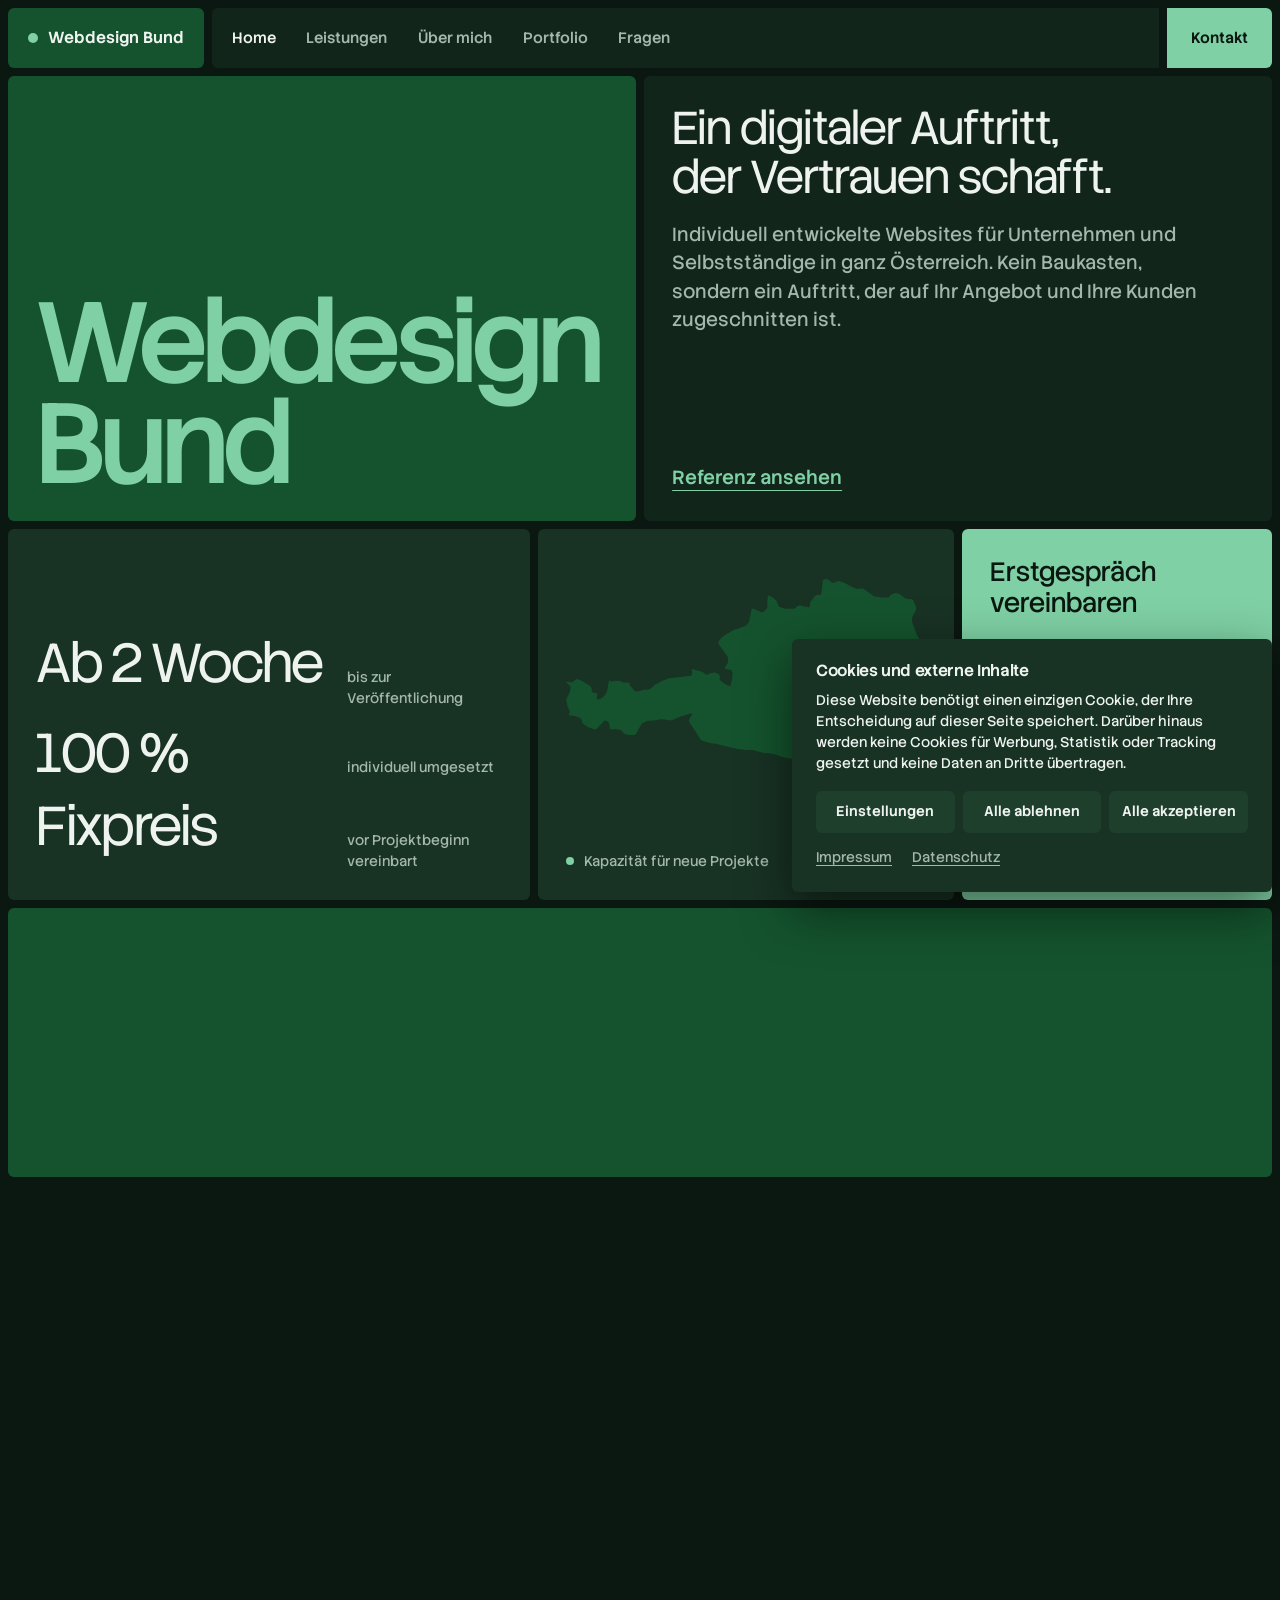
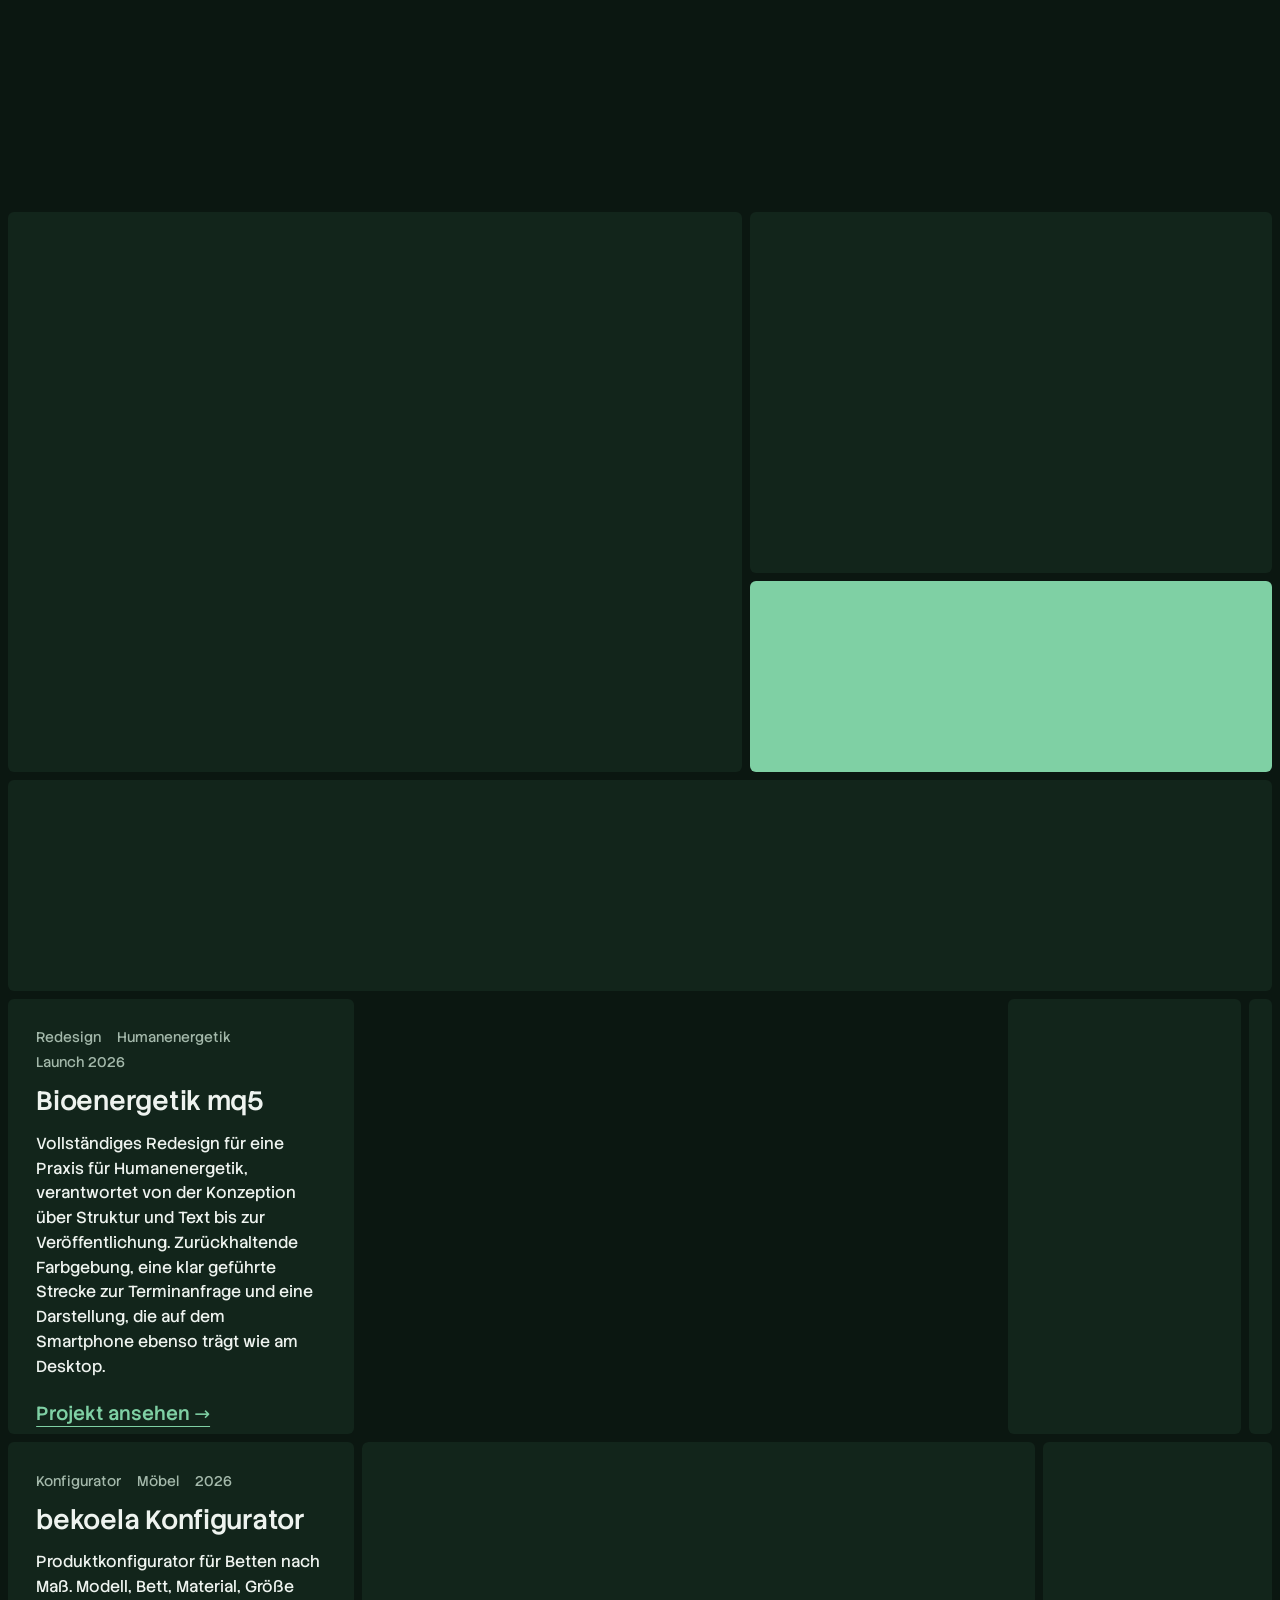
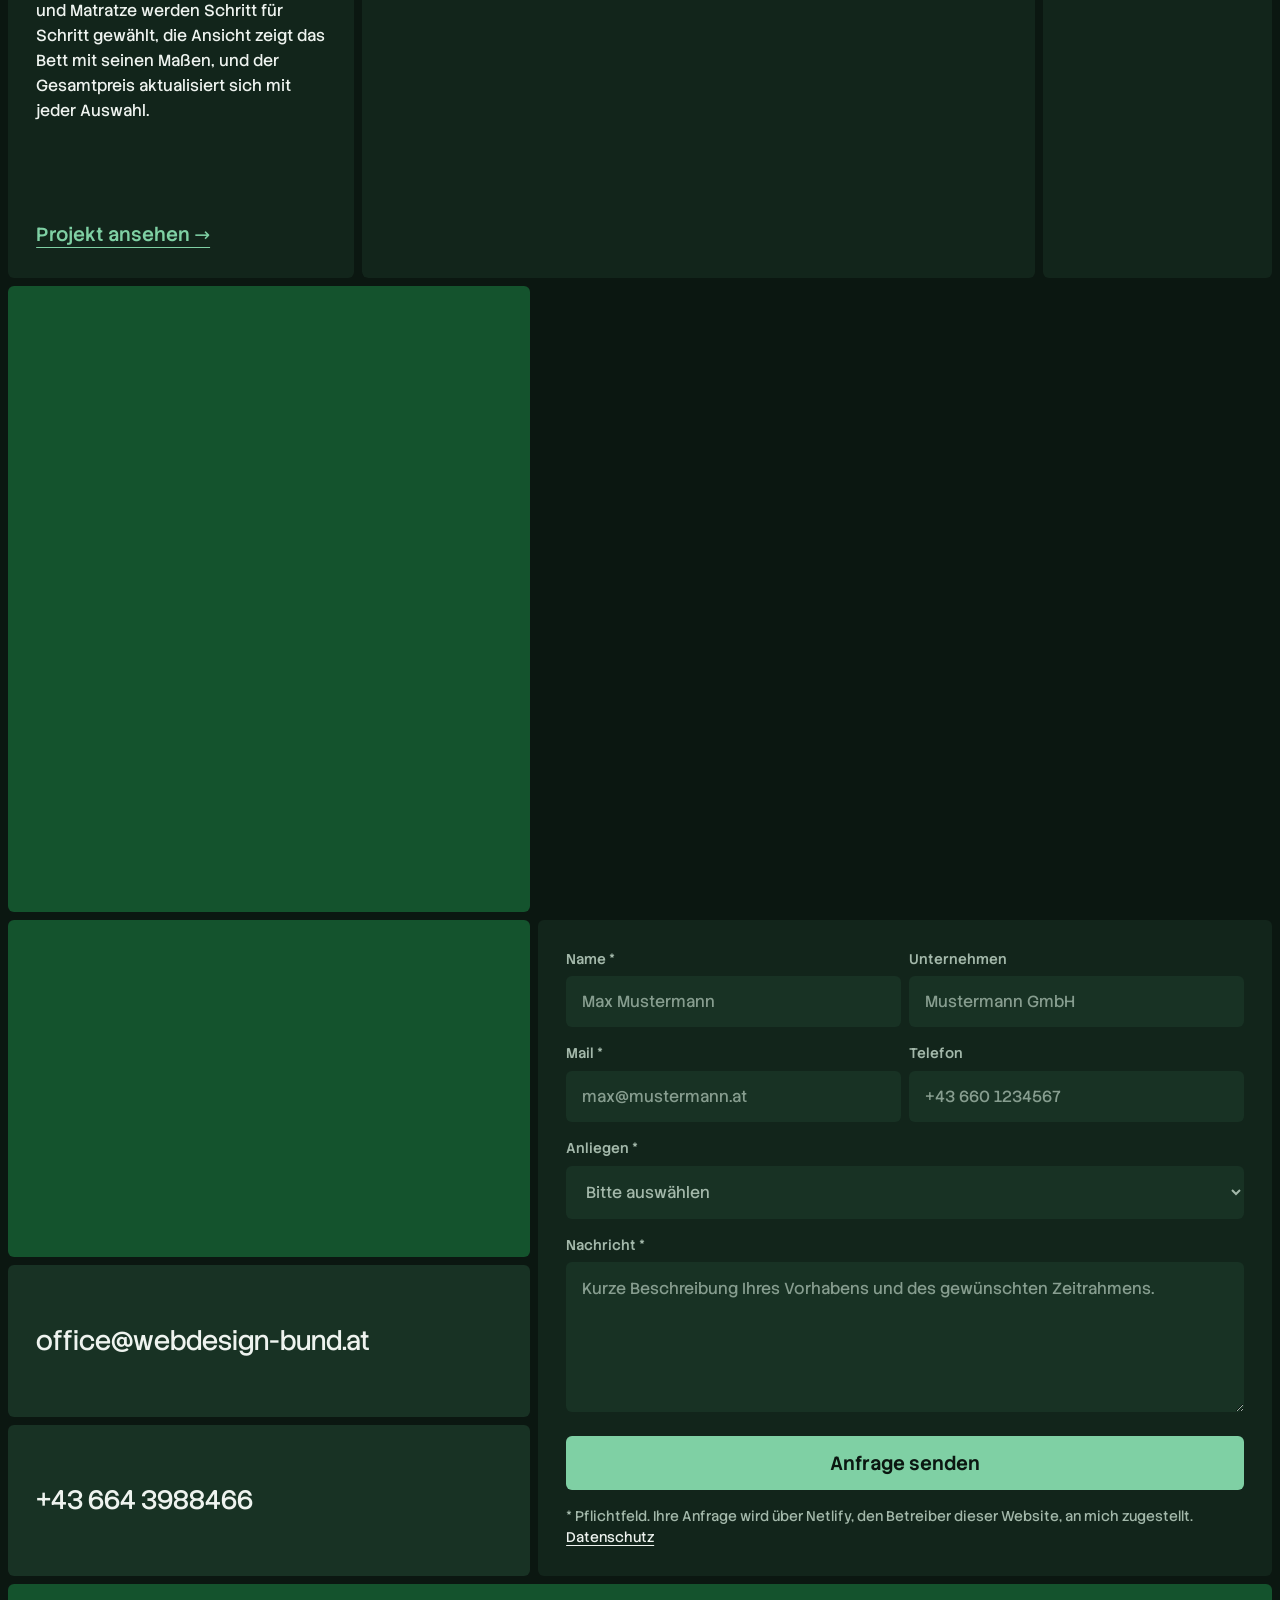
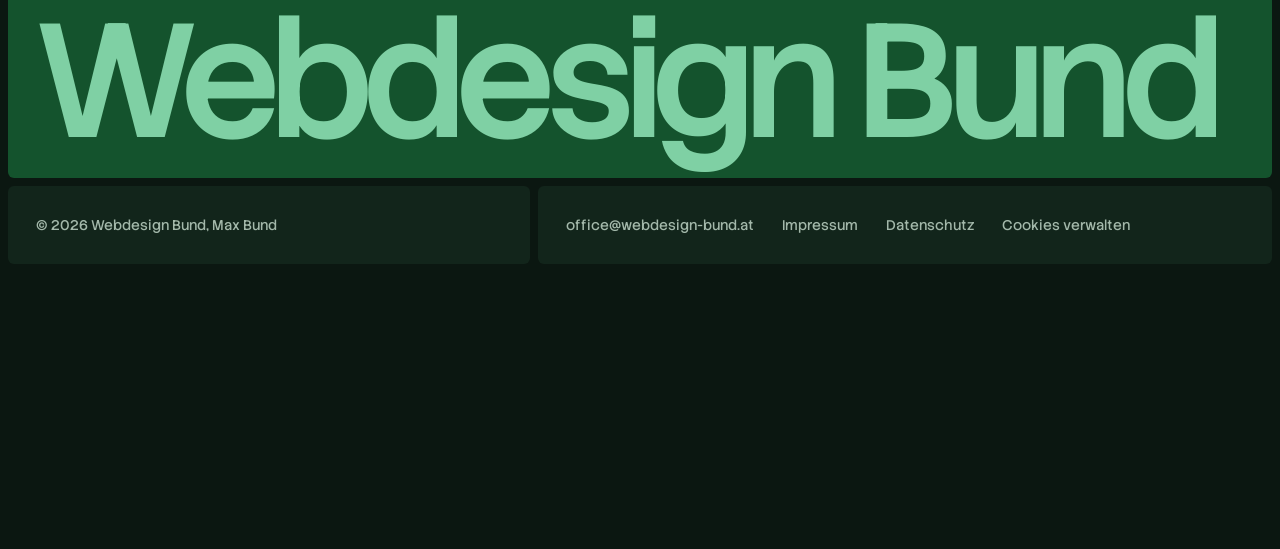
==== commit dda8f434: "Design 4 (Entwurf): das Brett, ganze Seite in Waldgruen Design 3 abgelehnt. Neue Richtung mit taste-" ====
--- a/index.html
+++ b/index.html
@@ -31,7 +31,7 @@
   <meta property="og:image:height" content="630">
   <meta property="og:image:alt" content="Webdesign Bund: Ein digitaler Auftritt, der Vertrauen schafft.">
   <meta name="twitter:card" content="summary_large_image">
-  <meta name="theme-color" content="#0E1C15">
+  <meta name="theme-color" content="#0B1711">
 
   <link rel="icon" href="assets/img/favicon.svg" type="image/svg+xml">
   <link rel="icon" href="assets/img/favicon-32.png" sizes="32x32" type="image/png">
@@ -277,9 +277,10 @@
   }
   </script>
 
-  <!-- Schriften lokal, keine Verbindung zu Google oder Fontshare -->
-  <link rel="preload" href="assets/fonts/Zodiak-300.woff2" as="font" type="font/woff2" crossorigin>
-  <link rel="preload" href="assets/fonts/HankenGrotesk-latin.woff2" as="font" type="font/woff2" crossorigin>
+
+  <!-- Schriften lokal, keine Verbindung zu Google -->
+  <link rel="preload" href="assets/fonts/stack-sans-headline-latin.woff2" as="font" type="font/woff2" crossorigin>
+  <link rel="preload" href="assets/fonts/stack-sans-text-latin.woff2" as="font" type="font/woff2" crossorigin>
   <link rel="stylesheet" href="css/fonts.css">
   <link rel="stylesheet" href="css/style.css">
   <!-- Ohne JavaScript blieben die Einblend-Elemente unsichtbar.
@@ -290,19 +291,21 @@
 
   <a class="skip-link" href="#hero">Zum Inhalt springen</a>
 
-  <!-- ===== NAVIGATION ===== -->
+  <!-- ===== NAVIGATION =====
+       Die oberste Reihe des Bretts: Logo, Links, Kontakt, jeweils eine
+       eigene Kachel. Bleibt beim Scrollen oben. -->
   <header class="site-header" id="siteHeader">
-    <div class="container nav">
-      <a class="logo" href="#hero">
+    <div class="nav">
+      <a class="kachel logo" href="#hero">
         <span class="logo-dot" aria-hidden="true"></span>
         Webdesign Bund
       </a>
 
-      <button class="nav-toggle" id="navToggle" aria-expanded="false" aria-controls="navList" aria-label="Menü öffnen">
+      <button class="kachel nav-toggle" id="navToggle" aria-expanded="false" aria-controls="navList" aria-label="Menü öffnen">
         <span aria-hidden="true"></span>
       </button>
 
-      <ul class="nav-list" id="navList">
+      <ul class="kachel nav-list" id="navList">
         <li><a href="#hero">Home</a></li>
         <li><a href="#leistungen">Leistungen</a></li>
         <li><a href="#ueber-mich">Über mich</a></li>
@@ -315,61 +318,71 @@
 
   <main>
     <!-- ===== HERO =====
-         Zwei Abzuege echter Arbeiten im Dunkeln, wie an einer Galeriewand.
-         Der grosse zeigt die Handyansicht von Bioenergetik mq5 und wechselt
-         langsam zwischen vier Abschnitten der Seite (js/script.js,
-         Abschnitt 1). Der kleine zeigt das Bett aus dem bekoela
-         Konfigurator. -->
-    <section class="hero theme-dark" id="hero">
-      <div class="container hero-grid">
-
-        <figure class="druck druck-gross" id="heroDruck">
-          <img class="druck-bild ist-aktiv" src="assets/img/druck-bio-1.jpg"
-               alt="Bioenergetik mq5 auf dem Smartphone: Startseite"
-               width="880" height="1100" fetchpriority="high">
-          <img class="druck-bild" src="assets/img/druck-bio-2.jpg"
-               alt="Bioenergetik mq5 auf dem Smartphone: Angebote"
-               width="880" height="1100" loading="lazy" decoding="async">
-          <img class="druck-bild" src="assets/img/druck-bio-3.jpg"
-               alt="Bioenergetik mq5 auf dem Smartphone: IMEDIS Bioresonanz"
-               width="880" height="1100" loading="lazy" decoding="async">
-          <img class="druck-bild" src="assets/img/druck-bio-4.jpg"
-               alt="Bioenergetik mq5 auf dem Smartphone: Kontakt"
-               width="880" height="1100" loading="lazy" decoding="async">
-        </figure>
-
-        <figure class="druck druck-klein">
-          <img src="assets/img/druck-bekoela-bett.jpg"
-               alt="Bett aus dem bekoela Konfigurator mit Maßangaben"
-               width="640" height="640">
-        </figure>
-
-        <div class="hero-copy">
+         Ein Brett aus fuenf Kacheln, das den ersten Bildschirm genau
+         fuellt: der Name, die Aussage, die drei Fakten, Oesterreich und
+         die Handlung. Keine Bilder. -->
+    <section class="hero" id="hero">
+      <div class="brett hero-brett">
+
+        <div class="kachel kachel-wald kachel-name">
+          <p class="name-gross" aria-hidden="true">Webdesign<br>Bund</p>
+        </div>
+
+        <div class="kachel kachel-aussage">
           <h1>Ein digitaler Auftritt, der Vertrauen schafft.</h1>
-
           <p class="hero-sub">
             Individuell entwickelte Websites für Unternehmen und
             Selbstständige in ganz Österreich. Kein Baukasten, sondern ein Auftritt, der auf Ihr
             Angebot und Ihre Kunden zugeschnitten ist.
           </p>
-
-          <div class="hero-actions">
-            <a class="btn btn-primary" href="#kontakt">Erstgespräch vereinbaren</a>
-            <a class="text-link" href="#portfolio">Referenz ansehen</a>
+          <a class="text-link" href="#portfolio">Referenz ansehen</a>
+        </div>
+
+        <dl class="kachel kachel-2 kachel-fakten">
+          <div>
+            <dt>Ab 2 Woche</dt>
+            <dd>bis zur Veröffentlichung</dd>
           </div>
-        </div>
+          <div>
+            <dt>100 %</dt>
+            <dd>individuell umgesetzt</dd>
+          </div>
+          <div>
+            <dt>Fixpreis</dt>
+            <dd>vor Projektbeginn vereinbart</dd>
+          </div>
+        </dl>
+
+        <!-- Umriss Oesterreichs aus Natural Earth (gemeinfrei) -->
+        <div class="kachel kachel-karte">
+          <svg viewBox="0 0 1000 506" focusable="false" aria-hidden="true"><path d="M0 336L11 313L13 298L3 289L0 287L3 285L16 287L25 281L29 277L41 281L58 291L67 297L70 301L72 305L71 312L75 315L83 316L88 318L86 327L86 334L94 333L103 328L111 318L115 307L119 284L119 281L125 284L148 282L159 287L177 288L176 291L179 297L187 306L191 311L199 312L211 309L218 306L221 308L232 306L242 299L245 294L255 290L268 282L287 275L348 268L351 263L350 251L352 249L359 252L372 255L382 259L388 265L393 265L402 261L414 259L425 264L429 271L427 274L427 279L431 283L440 290L451 296L458 296L459 290L462 276L463 261L460 253L454 251L446 250L442 248L443 244L450 232L450 216L436 197L424 180L424 173L431 163L442 155L466 141L474 138L483 136L498 130L505 124L509 118L516 84L517 83L519 81L544 92L546 91L551 89L559 80L560 73L560 61L561 49L562 45L566 46L577 53L585 60L593 77L611 82L635 82L643 75L651 72L659 75L677 78L679 64L690 49L695 44L708 44L711 33L714 3L717 0L727 0L736 6L739 10L744 10L751 7L758 5L771 8L797 22L810 27L818 26L826 26L856 47L878 51L897 51L903 44L912 39L920 39L928 42L942 52L949 54L958 55L965 57L971 73L974 78L973 80L973 87L967 96L962 108L962 119L976 156L989 178L992 187L1000 193L992 201L990 214L985 219L984 226L986 232L986 240L989 251L976 253L962 253L957 254L952 257L947 255L934 245L926 243L921 243L917 248L910 253L904 258L906 261L933 270L938 285L933 296L931 302L924 306L916 310L907 311L906 317L909 336L907 340L904 345L907 360L912 362L914 365L913 371L911 377L909 384L908 388L905 389L892 388L882 394L861 415L854 419L846 427L846 446L845 448L843 451L818 445L817 445L801 447L789 456L775 461L746 458L718 461L711 464L704 466L697 470L693 477L686 486L676 493L665 499L662 503L659 505L653 502L648 502L642 500L622 498L600 494L589 489L577 486L565 484L553 483L547 482L520 475L501 475L477 472L430 461L416 457L403 456L387 452L375 447L367 435L359 421L345 401L341 392L346 383L351 377L350 374L347 373L320 381L295 392L285 392L275 390L263 389L250 392L225 394L211 401L202 416L196 428L192 432L184 433L170 432L161 429L153 419L138 417L125 417L121 415L122 408L117 396L108 392L85 416L79 418L61 411L46 401L44 394L42 387L28 381L12 378L7 378L9 374L11 368L9 363L6 358L4 353L3 347L2 343L1 339L0 336Z"/></svg>
+          <p class="status">
+            <span class="dot" aria-hidden="true"></span>
+            Kapazität für neue Projekte
+          </p>
+        </div>
+
+        <a class="kachel kachel-aktion" href="#kontakt">
+          <span>Erstgespräch vereinbaren</span>
+          <span class="pfeil" aria-hidden="true">&rarr;</span>
+        </a>
 
       </div>
     </section>
 
     <!-- ===== LEISTUNGEN =====
-         Sechs Leistungen als Textspalten in einer Schriftgroesse, zwei je
-         Spalte. Rechts ein Abzug aus dem bekoela Konfigurator. -->
+         Oben die Ueberschrift auf Waldgruen, darunter sechs Kacheln in zwei
+         abwechselnden Tonstufen, ohne Linien. -->
     <section id="leistungen">
-      <div class="container leistungen-grid">
-        <h2 class="reveal">Von der Konzeption bis zur Veröffentlichung</h2>
-
-        <div class="leistung-spalte">
+      <div class="brett leistungen-brett">
+        <div class="kachel kachel-wald leistungen-kopf">
+          <h2 class="reveal">
+            <span>Von der Konzeption bis</span>
+            <span>zur Veröffentlichung</span>
+          </h2>
+        </div>
+
+        <div class="leistungen-reihen">
           <article class="leistung reveal">
             <h3>Webdesign</h3>
             <p>
@@ -386,9 +399,7 @@
               übernommen.
             </p>
           </article>
-        </div>
-
-        <div class="leistung-spalte">
+
           <article class="leistung reveal">
             <h3>WordPress</h3>
             <p>
@@ -406,9 +417,7 @@
               Sortiment abgestimmt.
             </p>
           </article>
-        </div>
-
-        <div class="leistung-spalte">
+
           <article class="leistung reveal">
             <h3>Hosting und Domains</h3>
             <p>
@@ -425,25 +434,17 @@
             </p>
           </article>
         </div>
-
-        <figure class="druck leistungen-druck reveal">
-          <img src="assets/img/druck-bekoela-auswahl.jpg"
-               alt="Modellauswahl im bekoela Konfigurator mit Preisen je Modell"
-               width="532" height="665" loading="lazy" decoding="async">
-        </figure>
       </div>
     </section>
 
     <!-- ===== ÜBER MICH =====
-         Text oben, darunter ein breites Foto mit dem letzten Absatz auf
-         einem weissen Feld, daneben eine gruene Kachel mit dem Umriss
-         Oesterreichs und darunter die drei Fakten. Alle Absaetze gleich in
-         Farbe und Groesse. -->
+         Links Name und Text, rechts das Foto, darunter der letzte Absatz
+         auf einer hellgruenen Kachel. Alle Absaetze gleich in Farbe und
+         Groesse. -->
     <section id="ueber-mich">
-      <div class="container about-grid">
-        <h2 class="reveal">Max Bund</h2>
-
-        <div class="about-text">
+      <div class="brett about-brett">
+        <div class="kachel about-text">
+          <h2 class="reveal">Max Bund</h2>
           <p class="reveal">
             Unternehmerisch bin ich, seit ich in der Schulzeit mein erstes
             Unternehmen im Rahmen eines Schulprojekts als CEO geführt habe.
@@ -467,165 +468,171 @@
 
         <!-- Foto: Setzkasten mit Schriftschubladen, CC0 (gemeinfrei), via
              rawpixel, https://www.rawpixel.com/image/6016674 -->
-        <figure class="about-foto reveal">
+        <figure class="kachel about-foto">
           <img src="assets/img/setzkasten.jpg"
                alt="Setzkasten einer Druckerei, Schubladen beschriftet mit Schriftgrößen und Schriftnamen"
                width="1024" height="640" loading="lazy" decoding="async">
-          <figcaption>
-            <p>
-              Vom ersten Gespräch bis zum Launch bin ich selbst verantwortlich,
-              kein Projekt wird durchgereicht.
-            </p>
-          </figcaption>
         </figure>
 
-        <!-- Umriss Oesterreichs aus Natural Earth (gemeinfrei) -->
-        <div class="about-kachel reveal" aria-hidden="true">
-          <svg viewBox="0 0 1000 506" focusable="false"><path d="M0 336L11 313L13 298L3 289L0 287L3 285L16 287L25 281L29 277L41 281L58 291L67 297L70 301L72 305L71 312L75 315L83 316L88 318L86 327L86 334L94 333L103 328L111 318L115 307L119 284L119 281L125 284L148 282L159 287L177 288L176 291L179 297L187 306L191 311L199 312L211 309L218 306L221 308L232 306L242 299L245 294L255 290L268 282L287 275L348 268L351 263L350 251L352 249L359 252L372 255L382 259L388 265L393 265L402 261L414 259L425 264L429 271L427 274L427 279L431 283L440 290L451 296L458 296L459 290L462 276L463 261L460 253L454 251L446 250L442 248L443 244L450 232L450 216L436 197L424 180L424 173L431 163L442 155L466 141L474 138L483 136L498 130L505 124L509 118L516 84L517 83L519 81L544 92L546 91L551 89L559 80L560 73L560 61L561 49L562 45L566 46L577 53L585 60L593 77L611 82L635 82L643 75L651 72L659 75L677 78L679 64L690 49L695 44L708 44L711 33L714 3L717 0L727 0L736 6L739 10L744 10L751 7L758 5L771 8L797 22L810 27L818 26L826 26L856 47L878 51L897 51L903 44L912 39L920 39L928 42L942 52L949 54L958 55L965 57L971 73L974 78L973 80L973 87L967 96L962 108L962 119L976 156L989 178L992 187L1000 193L992 201L990 214L985 219L984 226L986 232L986 240L989 251L976 253L962 253L957 254L952 257L947 255L934 245L926 243L921 243L917 248L910 253L904 258L906 261L933 270L938 285L933 296L931 302L924 306L916 310L907 311L906 317L909 336L907 340L904 345L907 360L912 362L914 365L913 371L911 377L909 384L908 388L905 389L892 388L882 394L861 415L854 419L846 427L846 446L845 448L843 451L818 445L817 445L801 447L789 456L775 461L746 458L718 461L711 464L704 466L697 470L693 477L686 486L676 493L665 499L662 503L659 505L653 502L648 502L642 500L622 498L600 494L589 489L577 486L565 484L553 483L547 482L520 475L501 475L477 472L430 461L416 457L403 456L387 452L375 447L367 435L359 421L345 401L341 392L346 383L351 377L350 374L347 373L320 381L295 392L285 392L275 390L263 389L250 392L225 394L211 401L202 416L196 428L192 432L184 433L170 432L161 429L153 419L138 417L125 417L121 415L122 408L117 396L108 392L85 416L79 418L61 411L46 401L44 394L42 387L28 381L12 378L7 378L9 374L11 368L9 363L6 358L4 353L3 347L2 343L1 339L0 336Z"/></svg>
-        </div>
-
-        <dl class="about-fakten">
-          <div class="reveal">
-            <dt>Ab 2 Woche</dt>
-            <dd>bis zur Veröffentlichung</dd>
-          </div>
-          <div class="reveal">
-            <dt>100 %</dt>
-            <dd>individuell umgesetzt</dd>
-          </div>
-          <div class="reveal">
-            <dt>Fixpreis</dt>
-            <dd>vor Projektbeginn vereinbart</dd>
-          </div>
-        </dl>
+        <div class="kachel kachel-minze about-satz">
+          <p class="reveal">
+            Vom ersten Gespräch bis zum Launch bin ich selbst verantwortlich,
+            kein Projekt wird durchgereicht.
+          </p>
+        </div>
       </div>
     </section>
 
     <!-- ===== PORTFOLIO =====
-         Zwei Arbeiten, lose gesetzt: die erste links, die zweite rechts und
-         tiefer. Bei Bioenergetik mq5 laesst sich zwischen Desktop und
-         Smartphone umschalten (js/script.js, Abschnitt 10). Ohne
-         JavaScript bleibt der Schalter verborgen und die Desktopansicht
-         steht da. -->
+         Oben die Ueberschrift, darunter je Arbeit ein Streifen: zuerst eine
+         Kachel mit Name und Beschreibung, dann die Bildschirmfotos in
+         voller Hoehe. Die Bilder lassen sich seitlich wischen. -->
     <section id="portfolio">
-      <div class="container">
-        <h2 class="reveal">Ausgewählte Arbeiten</h2>
-
-        <article class="project">
-          <div class="project-bild reveal">
-            <div class="ansicht-schalter" id="ansichtSchalter" role="group" aria-label="Ansicht" hidden>
-              <button type="button" aria-pressed="true" data-ansicht="desktop">Desktop</button>
-              <button type="button" aria-pressed="false" data-ansicht="mobil">Smartphone</button>
-            </div>
-
-            <div class="projekt-rahmen" id="portfolioRahmen" data-ansicht="desktop">
-              <img class="projekt-desktop" id="projektBild"
-                   src="assets/img/bioenergetikmq5.jpg"
-                   alt="Startseite von Bioenergetik mq5, Bildschirmfoto der veröffentlichten Seite"
-                   width="1600" height="1090" loading="lazy" decoding="async">
-              <img class="projekt-mobil" src="assets/img/bioenergetikmq5-mobil.jpg"
-                   alt="Startseite von Bioenergetik mq5 auf dem Smartphone"
-                   width="900" height="1684" loading="lazy" decoding="async">
-              <div class="embed-platzhalter" id="embedPlatzhalter" hidden>
-                <span>Bioenergetik mq5</span>
-                <small>
-                  Praxis für Humanenergetik. Das Bildschirmfoto fehlt noch,
-                  die Seite selbst erreichen Sie über den Link daneben.
-                </small>
-              </div>
-            </div>
-          </div>
-
-          <div class="project-info reveal">
-            <p class="project-meta">
-              <span>Redesign</span>
-              <span>Humanenergetik</span>
-              <span>Launch 2026</span>
-            </p>
-            <h3>Bioenergetik mq5</h3>
-            <p>
-              Vollständiges Redesign für eine Praxis für Humanenergetik,
-              verantwortet von der Konzeption über Struktur und Text bis zur
-              Veröffentlichung. Zurückhaltende Farbgebung, eine klar geführte
-              Strecke zur Terminanfrage und eine Darstellung, die auf dem
-              Smartphone ebenso trägt wie am Desktop.
-            </p>
-            <!-- EINZIGE STELLE FUER DIE ADRESSE DER KUNDENSEITE. -->
-            <a class="text-link" id="projektLink"
-               href="https://bioenergetik-mq5.at"
-               target="_blank" rel="noopener">
-              Projekt ansehen &rarr;
-            </a>
-          </div>
-        </article>
-
-        <!-- Zweite Referenz: Produktkonfigurator, rechts und tiefer gesetzt -->
-        <article class="project project-umgekehrt">
-          <div class="project-bild reveal">
-            <div class="projekt-rahmen">
-              <img src="assets/img/bekoela-konfigurator.jpg"
-                   alt="Konfigurator von bekoela: Bett Aurelia in 180 mal 200 Zentimetern mit Maßangaben, daneben die Modellauswahl und der Gesamtpreis"
-                   width="1600" height="1034" loading="lazy" decoding="async">
-            </div>
-          </div>
-
-          <div class="project-info reveal">
-            <p class="project-meta">
-              <span>Konfigurator</span>
-              <span>Möbel</span>
-              <span>2026</span>
-            </p>
-            <h3>bekoela Konfigurator</h3>
-            <p>
-              Produktkonfigurator für Betten nach Maß. Modell, Bett, Material,
-              Größe und Matratze werden Schritt für Schritt gewählt, die
-              Ansicht zeigt das Bett mit seinen Maßen, und der Gesamtpreis
-              aktualisiert sich mit jeder Auswahl.
-            </p>
-            <a class="text-link"
-               href="https://bekoela.com"
-               target="_blank" rel="noopener">
-              Projekt ansehen &rarr;
-            </a>
-          </div>
-        </article>
+      <div class="brett portfolio-brett">
+        <div class="kachel portfolio-leiste">
+          <h2 class="reveal">Ausgewählte Arbeiten</h2>
+        </div>
+
+        <div class="portfolio-streifen">
+          <article class="streifen">
+            <div class="kachel streifen-info">
+              <p class="project-meta">
+                <span>Redesign</span>
+                <span>Humanenergetik</span>
+                <span>Launch 2026</span>
+              </p>
+              <h3>Bioenergetik mq5</h3>
+              <p>
+                Vollständiges Redesign für eine Praxis für Humanenergetik,
+                verantwortet von der Konzeption über Struktur und Text bis zur
+                Veröffentlichung. Zurückhaltende Farbgebung, eine klar geführte
+                Strecke zur Terminanfrage und eine Darstellung, die auf dem
+                Smartphone ebenso trägt wie am Desktop.
+              </p>
+              <!-- EINZIGE STELLE FUER DIE ADRESSE DER KUNDENSEITE. -->
+              <a class="text-link" id="projektLink"
+                 href="https://bioenergetik-mq5.at"
+                 target="_blank" rel="noopener">
+                Projekt ansehen &rarr;
+              </a>
+            </div>
+
+            <div class="streifen-bilder" tabindex="0" aria-label="Bioenergetik mq5, Bilder seitlich wischen">
+              <figure class="streifen-bild verschluss" id="portfolioRahmen">
+                <img id="projektBild" src="assets/img/bioenergetikmq5.jpg"
+                     alt="Startseite von Bioenergetik mq5, Bildschirmfoto der veröffentlichten Seite"
+                     width="1600" height="1090" loading="lazy" decoding="async">
+                <div class="embed-platzhalter" id="embedPlatzhalter" hidden>
+                  <span>Bioenergetik mq5</span>
+                  <small>
+                    Praxis für Humanenergetik. Das Bildschirmfoto fehlt noch,
+                    die Seite selbst erreichen Sie über den Link daneben.
+                  </small>
+                </div>
+              </figure>
+              <figure class="streifen-bild">
+                <img src="assets/img/bioenergetikmq5-mobil.jpg"
+                     alt="Startseite von Bioenergetik mq5 auf dem Smartphone"
+                     width="900" height="1684" loading="lazy" decoding="async">
+              </figure>
+              <figure class="streifen-bild">
+                <img src="assets/img/streifen-bio-verfahren.jpg"
+                     alt="Bioenergetik mq5: Abschnitt mit den zwei Verfahren"
+                     width="1152" height="720" loading="lazy" decoding="async">
+              </figure>
+              <figure class="streifen-bild">
+                <img src="assets/img/streifen-bio-imedis-mobil.jpg"
+                     alt="Bioenergetik mq5 auf dem Smartphone: IMEDIS Bioresonanz"
+                     width="432" height="720" loading="lazy" decoding="async">
+              </figure>
+              <figure class="streifen-bild">
+                <img src="assets/img/streifen-bio-kontakt.jpg"
+                     alt="Bioenergetik mq5: Kontaktbereich mit Terminanfrage"
+                     width="1152" height="720" loading="lazy" decoding="async">
+              </figure>
+            </div>
+          </article>
+
+          <article class="streifen">
+            <div class="kachel streifen-info">
+              <p class="project-meta">
+                <span>Konfigurator</span>
+                <span>Möbel</span>
+                <span>2026</span>
+              </p>
+              <h3>bekoela Konfigurator</h3>
+              <p>
+                Produktkonfigurator für Betten nach Maß. Modell, Bett, Material,
+                Größe und Matratze werden Schritt für Schritt gewählt, die
+                Ansicht zeigt das Bett mit seinen Maßen, und der Gesamtpreis
+                aktualisiert sich mit jeder Auswahl.
+              </p>
+              <a class="text-link"
+                 href="https://bekoela.com"
+                 target="_blank" rel="noopener">
+                Projekt ansehen &rarr;
+              </a>
+            </div>
+
+            <div class="streifen-bilder" tabindex="0" aria-label="bekoela Konfigurator, Bilder seitlich wischen">
+              <figure class="streifen-bild">
+                <img src="assets/img/bekoela-konfigurator.jpg"
+                     alt="Konfigurator von bekoela: Bett Aurelia in 180 mal 200 Zentimetern mit Maßangaben, daneben die Modellauswahl und der Gesamtpreis"
+                     width="1600" height="1034" loading="lazy" decoding="async">
+              </figure>
+              <figure class="streifen-bild">
+                <img src="assets/img/druck-bekoela-bett.jpg"
+                     alt="Bett aus dem bekoela Konfigurator mit Maßangaben"
+                     width="640" height="640" loading="lazy" decoding="async">
+              </figure>
+              <figure class="streifen-bild">
+                <img src="assets/img/druck-bekoela-auswahl.jpg"
+                     alt="Modellauswahl im bekoela Konfigurator mit Preisen je Modell"
+                     width="532" height="665" loading="lazy" decoding="async">
+              </figure>
+            </div>
+          </article>
+        </div>
       </div>
     </section>
 
     <!-- ===== FRAGEN =====
-         Haeufige Fragen. Als details/summary gebaut, oeffnet und schliesst
-         ohne JavaScript. Derselbe Inhalt steht als FAQPage in den
-         strukturierten Daten im Kopf, beides gemeinsam aendern. -->
+         Haeufige Fragen als gefuellte Kacheln. details/summary, oeffnet und
+         schliesst ohne JavaScript; name="fragen" haelt immer nur eine offen.
+         Derselbe Inhalt steht als FAQPage in den strukturierten Daten im
+         Kopf, beides gemeinsam aendern. -->
     <section id="fragen">
-      <div class="container fragen-grid">
-        <h2 class="reveal">Häufige Fragen</h2>
+      <div class="brett fragen-brett">
+        <div class="kachel kachel-wald fragen-kopf">
+          <h2 class="reveal">Häufige Fragen</h2>
+        </div>
 
         <div class="faq">
-          <details class="faq-eintrag reveal">
+          <details class="kachel faq-eintrag reveal" name="fragen">
             <summary>Was kostet eine Website?</summary>
             <p>Der Preis richtet sich nach Umfang und Technik. Nach dem kostenlosen Erstgespräch erhalten Sie ein schriftliches Angebot mit Fixpreis. Die Umsetzung beginnt erst nach Ihrer Freigabe, nachträgliche Kosten entstehen nur für Leistungen, die Sie zusätzlich beauftragen.</p>
           </details>
-          <details class="faq-eintrag reveal">
+          <details class="kachel faq-eintrag reveal" name="fragen">
             <summary>Wie lange dauert es bis zur Veröffentlichung?</summary>
             <p>Eine schlanke Website ist ab zwei Wochen veröffentlicht. WordPress Websites und Onlineshops benötigen je nach Umfang länger. Der Zeitrahmen wird im Angebot festgehalten.</p>
           </details>
-          <details class="faq-eintrag reveal">
+          <details class="kachel faq-eintrag reveal" name="fragen">
             <summary>Brauche ich WordPress?</summary>
             <p>Nur, wenn Sie Inhalte regelmäßig selbst bearbeiten möchten, etwa für Neuigkeiten, einen Blog oder einen Onlineshop. Ändern sich Inhalte selten, ist eine statische Website die bessere Wahl: sehr schnelle Ladezeiten, kein Wartungsaufwand und keine laufenden Systemkosten.</p>
           </details>
-          <details class="faq-eintrag reveal">
+          <details class="kachel faq-eintrag reveal" name="fragen">
             <summary>Warum kein Baukasten wie Wix oder Jimdo?</summary>
             <p>Bei einem Baukasten ist Ihre Seite auf das begrenzt, was der Anbieter vorsieht, und die Daten liegen dauerhaft bei einem fremden System. Eine individuell entwickelte Website gehört Ihnen und lässt sich ohne diese Grenzen erweitern.</p>
           </details>
-          <details class="faq-eintrag reveal">
+          <details class="kachel faq-eintrag reveal" name="fragen">
             <summary>Übernehmen Sie auch Domain, Hosting und Mailkonten?</summary>
             <p>Ja. Veröffentlichung, Domain und Verschlüsselung übernehme ich, ebenso die Einrichtung von Mailkonten und Weiterleitungen.</p>
           </details>
-          <details class="faq-eintrag reveal">
+          <details class="kachel faq-eintrag reveal" name="fragen">
             <summary>Was passiert nach der Veröffentlichung?</summary>
             <p>Auf Wunsch betreue ich die Website weiter: Aktualisierungen, Sicherheitsupdates, Erweiterungen und technische Fragen. Bei einem Verwaltungsbereich erhalten Sie Zugänge und eine kurze Anleitung.</p>
           </details>
-          <details class="faq-eintrag reveal">
+          <details class="kachel faq-eintrag reveal" name="fragen">
             <summary>Arbeiten Sie nur mit Unternehmen aus der Region?</summary>
             <p>Nein. Ich arbeite für Unternehmen und Selbstständige aller Branchen in ganz Österreich. Die Abstimmung erfolgt per Telefon oder Mail.</p>
           </details>
@@ -633,119 +640,115 @@
       </div>
     </section>
 
-    <!-- ===== KONTAKT ===== -->
-    <section id="kontakt" class="theme-dark">
-      <div class="container contact">
-
-        <div class="contact-intro">
+    <!-- ===== KONTAKT =====
+         Ein Feld in Waldgruen. Links Ueberschrift, Text und die zwei
+         direkten Wege, rechts das Formular aus gefuellten Feldern. -->
+    <section id="kontakt">
+      <div class="brett kontakt-brett">
+        <div class="kachel kachel-wald contact-intro">
           <h2 class="reveal">Sprechen wir über Ihr Vorhaben</h2>
           <p class="reveal">
             Das Erstgespräch ist kostenlos und unverbindlich. Schildern Sie
             kurz Ihr Vorhaben, ich antworte in der Regel innerhalb eines
             Werktags.
           </p>
-
-          <p class="contact-status reveal">
-            <span class="dot" aria-hidden="true"></span>
-            Kapazität für neue Projekte
-          </p>
-
-          <div class="contact-direct reveal">
-            <!-- Die Adresse steht absichtlich nicht komplett im HTML.
-                 js/script.js setzt sie beim Laden zusammen, damit einfache
-                 Spam-Sammler sie nicht auslesen koennen. Ohne JavaScript
-                 bleibt die lesbare Schreibweise mit (at) stehen. -->
-            <a href="#kontakt" data-mail="office" data-domain="webdesign-bund.at">
-              <span class="mail-text">office (at) webdesign-bund.at</span>
-            </a>
-            <a href="tel:+436643988466">+43 664 3988466</a>
-          </div>
-        </div>
-
-        <!-- Netlify Forms. Netlify erkennt das Formular beim Veroeffentlichen
-             am Attribut data-netlify und nimmt die Eingaben entgegen, ohne
-             dass die Seite einen eigenen Server braucht. Das versteckte
-             Feld form-name muss den Namen des Formulars tragen, sonst
-             ordnet Netlify die Sendung nicht zu.
-             action und method stehen bewusst im HTML: ohne JavaScript wird
-             ganz normal abgeschickt und der Besucher landet auf danke.html.
-             Mit JavaScript bleibt er hier und bekommt die Rueckmeldung an
-             Ort und Stelle (js/script.js, Abschnitt 6). -->
-        <form id="contactForm" name="kontakt" action="/danke.html" method="POST"
-              data-netlify="true" netlify-honeypot="botcheck" novalidate>
-          <input type="hidden" name="form-name" value="kontakt">
-          <input type="hidden" name="subject" id="mailBetreff" value="Anfrage über webdesign-bund.at">
-          <div class="form-row">
-            <label for="name">Name *</label>
-            <input type="text" id="name" name="name" required autocomplete="name" placeholder="Max Mustermann">
-          </div>
-
-          <div class="form-row">
-            <label for="betrieb">Unternehmen</label>
-            <input type="text" id="betrieb" name="betrieb" autocomplete="organization" placeholder="Mustermann GmbH">
-          </div>
-
-          <div class="form-row">
-            <label for="email">Mail *</label>
-            <input type="email" id="email" name="email" required autocomplete="email" placeholder="max@mustermann.at">
-          </div>
-
-          <div class="form-row">
-            <label for="telefon">Telefon</label>
-            <input type="tel" id="telefon" name="telefon" autocomplete="tel" placeholder="+43 660 1234567">
-          </div>
-
-          <div class="form-row">
-            <label for="anliegen">Anliegen *</label>
-            <select id="anliegen" name="anliegen" required>
-              <option value="" disabled selected>Bitte auswählen</option>
-              <option>Neue Website</option>
-              <option>Redesign einer bestehenden Website</option>
-              <option>Laufende Betreuung</option>
-              <option>Sonstiges</option>
-            </select>
-          </div>
-
-          <div class="form-row">
-            <label for="nachricht">Nachricht *</label>
-            <textarea id="nachricht" name="nachricht" required placeholder="Kurze Beschreibung Ihres Vorhabens und des gewünschten Zeitrahmens."></textarea>
-          </div>
-
-          <!-- Bot-Falle. Ueber netlify-honeypot="botcheck" am Formular
-               verwirft Netlify jede Sendung, in der dieses Feld gesetzt
-               ist. js/script.js prueft zusaetzlich selbst. -->
-          <div class="hp" aria-hidden="true">
-            <label for="botcheck">Dieses Feld leer lassen</label>
-            <input type="checkbox" id="botcheck" name="botcheck" tabindex="-1" autocomplete="off">
-          </div>
-
-          <button type="submit" class="btn btn-primary">Anfrage senden</button>
-
-          <p class="form-note" id="formNote">
-            * Pflichtfeld. Ihre Anfrage wird über Netlify, den Betreiber
-            dieser Website, an mich zugestellt.
-            <a href="datenschutz.html">Datenschutz</a>
-          </p>
-        </form>
-
+        </div>
+
+        <!-- Die Adresse steht absichtlich nicht komplett im HTML.
+             js/script.js setzt sie beim Laden zusammen, damit einfache
+             Spam-Sammler sie nicht auslesen koennen. Ohne JavaScript
+             bleibt die lesbare Schreibweise mit (at) stehen. -->
+        <a class="kachel kachel-2 kontakt-weg" href="#kontakt" data-mail="office" data-domain="webdesign-bund.at">
+          <span class="mail-text">office (at) webdesign-bund.at</span>
+        </a>
+        <a class="kachel kachel-2 kontakt-weg" href="tel:+436643988466">+43 664 3988466</a>
+
+        <div class="kachel kontakt-formular">
+          <!-- Netlify Forms. Netlify erkennt das Formular beim Veroeffentlichen
+               am Attribut data-netlify und nimmt die Eingaben entgegen, ohne
+               dass die Seite einen eigenen Server braucht. Das versteckte
+               Feld form-name muss den Namen des Formulars tragen, sonst
+               ordnet Netlify die Sendung nicht zu.
+               action und method stehen bewusst im HTML: ohne JavaScript wird
+               ganz normal abgeschickt und der Besucher landet auf danke.html.
+               Mit JavaScript bleibt er hier und bekommt die Rueckmeldung an
+               Ort und Stelle (js/script.js, Abschnitt 6). -->
+          <form id="contactForm" name="kontakt" action="/danke.html" method="POST"
+                data-netlify="true" netlify-honeypot="botcheck" novalidate>
+            <input type="hidden" name="form-name" value="kontakt">
+            <input type="hidden" name="subject" id="mailBetreff" value="Anfrage über webdesign-bund.at">
+            <div class="form-row">
+              <label for="name">Name *</label>
+              <input type="text" id="name" name="name" required autocomplete="name" placeholder="Max Mustermann">
+            </div>
+
+            <div class="form-row">
+              <label for="betrieb">Unternehmen</label>
+              <input type="text" id="betrieb" name="betrieb" autocomplete="organization" placeholder="Mustermann GmbH">
+            </div>
+
+            <div class="form-row">
+              <label for="email">Mail *</label>
+              <input type="email" id="email" name="email" required autocomplete="email" placeholder="max@mustermann.at">
+            </div>
+
+            <div class="form-row">
+              <label for="telefon">Telefon</label>
+              <input type="tel" id="telefon" name="telefon" autocomplete="tel" placeholder="+43 660 1234567">
+            </div>
+
+            <div class="form-row">
+              <label for="anliegen">Anliegen *</label>
+              <select id="anliegen" name="anliegen" required>
+                <option value="" disabled selected>Bitte auswählen</option>
+                <option>Neue Website</option>
+                <option>Redesign einer bestehenden Website</option>
+                <option>Laufende Betreuung</option>
+                <option>Sonstiges</option>
+              </select>
+            </div>
+
+            <div class="form-row">
+              <label for="nachricht">Nachricht *</label>
+              <textarea id="nachricht" name="nachricht" required placeholder="Kurze Beschreibung Ihres Vorhabens und des gewünschten Zeitrahmens."></textarea>
+            </div>
+
+            <!-- Bot-Falle. Ueber netlify-honeypot="botcheck" am Formular
+                 verwirft Netlify jede Sendung, in der dieses Feld gesetzt
+                 ist. js/script.js prueft zusaetzlich selbst. -->
+            <div class="hp" aria-hidden="true">
+              <label for="botcheck">Dieses Feld leer lassen</label>
+              <input type="checkbox" id="botcheck" name="botcheck" tabindex="-1" autocomplete="off">
+            </div>
+
+            <button type="submit" class="btn btn-primary">Anfrage senden</button>
+
+            <p class="form-note" id="formNote">
+              * Pflichtfeld. Ihre Anfrage wird über Netlify, den Betreiber
+              dieser Website, an mich zugestellt.
+              <a href="datenschutz.html">Datenschutz</a>
+            </p>
+          </form>
+        </div>
       </div>
     </section>
   </main>
 
   <!-- ===== FOOTER =====
-       Der Name kehrt ueber die ganze Breite zurueck. -->
-  <footer class="site-footer theme-dark">
-    <div class="container">
-      <p class="footer-name" aria-hidden="true">Webdesign Bund</p>
-      <div class="footer-inner">
-        <p>&copy; <span id="jahr">2026</span> Webdesign Bund, Max Bund</p>
-        <nav class="footer-links" aria-label="Rechtliches">
-          <a href="#kontakt" data-mail="office" data-domain="webdesign-bund.at"><span class="mail-text">office (at) webdesign-bund.at</span></a>
-          <a href="impressum.html">Impressum</a>
-          <a href="datenschutz.html">Datenschutz</a>
-          <button type="button" class="footer-btn" id="ccOeffnen">Cookies verwalten</button>
-        </nav>
+       Die letzte Reihe des Bretts: der Name ueber die ganze Breite, darunter
+       Kacheln mit den Rechtslinks. -->
+  <footer class="site-footer">
+    <div class="brett footer-brett">
+      <div class="kachel kachel-wald footer-name-kachel">
+        <p class="footer-name" aria-hidden="true">Webdesign Bund</p>
       </div>
+      <p class="kachel footer-copy">&copy; <span id="jahr">2026</span> Webdesign Bund, Max Bund</p>
+      <nav class="kachel footer-links" aria-label="Rechtliches">
+        <a href="#kontakt" data-mail="office" data-domain="webdesign-bund.at"><span class="mail-text">office (at) webdesign-bund.at</span></a>
+        <a href="impressum.html">Impressum</a>
+        <a href="datenschutz.html">Datenschutz</a>
+        <button type="button" class="footer-btn" id="ccOeffnen">Cookies verwalten</button>
+      </nav>
     </div>
   </footer>
 
--- a/css/fonts.css
+++ b/css/fonts.css
@@ -1,52 +1,52 @@
 /* ==========================================================================
-   Schriften: lokal eingebunden, keine Verbindung zu Google oder Fontshare
+   Schriften: lokal eingebunden, keine Verbindung zu Google
+   Stack Sans Headline (Ueberschriften) und Stack Sans Text (alles andere),
+   SIL Open Font License 1.1, ueber Fontsource.
 
-   Zodiak (Ueberschriften): Indian Type Foundry, ueber Fontshare,
-   ITF Free Font License. Zwei feste Schnitte, 100 fuer den grossen Namen
-   im Footer, 300 fuer alle Ueberschriften.
-
-   Hanken Grotesk (Text): SIL Open Font License 1.1, ueber Fontsource.
-   Ein "Variable Font": eine Datei enthaelt alle Strichstaerken.
+   Beide sind "Variable Fonts": eine Datei enthaelt alle Strichstaerken
+   von 200 bis 700.
 
    Die unicode-range sorgt dafuer, dass der Browser latin-ext nur laedt,
    wenn auf der Seite wirklich ein Zeichen daraus vorkommt. Fuer deutschen
    Text (inkl. ä ö ü ß) genuegt latin.
    ========================================================================== */
 
-/* Zodiak, Hairline */
+/* Stack Sans Headline, latin */
 @font-face {
-  font-family: 'Zodiak';
+  font-family: 'Stack Sans Headline';
   font-style: normal;
-  font-weight: 100;
+  font-weight: 200 700;
   font-display: swap;
-  src: url('../assets/fonts/Zodiak-100.woff2') format('woff2');
-}
-
-/* Zodiak, Light */
-@font-face {
-  font-family: 'Zodiak';
-  font-style: normal;
-  font-weight: 300;
-  font-display: swap;
-  src: url('../assets/fonts/Zodiak-300.woff2') format('woff2');
-}
-
-/* Hanken Grotesk, latin */
-@font-face {
-  font-family: 'Hanken Grotesk';
-  font-style: normal;
-  font-weight: 100 900;
-  font-display: swap;
-  src: url('../assets/fonts/HankenGrotesk-latin.woff2') format('woff2');
+  src: url('../assets/fonts/stack-sans-headline-latin.woff2') format('woff2');
   unicode-range: U+0000-00FF, U+0131, U+0152-0153, U+02BB-02BC, U+02C6, U+02DA, U+02DC, U+0304, U+0308, U+0329, U+2000-206F, U+20AC, U+2122, U+2191, U+2193, U+2212, U+2215, U+FEFF, U+FFFD;
 }
 
-/* Hanken Grotesk, latin ext */
+/* Stack Sans Headline, latin ext */
 @font-face {
-  font-family: 'Hanken Grotesk';
+  font-family: 'Stack Sans Headline';
   font-style: normal;
-  font-weight: 100 900;
+  font-weight: 200 700;
   font-display: swap;
-  src: url('../assets/fonts/HankenGrotesk-latin-ext.woff2') format('woff2');
+  src: url('../assets/fonts/stack-sans-headline-latin-ext.woff2') format('woff2');
   unicode-range: U+0100-02BA, U+02BD-02C5, U+02C7-02CC, U+02CE-02D7, U+02DD-02FF, U+0304, U+0308, U+0329, U+1D00-1DBF, U+1E00-1E9F, U+1EF2-1EFF, U+2020, U+20A0-20AB, U+20AD-20C0, U+2113, U+2C60-2C7F, U+A720-A7FF;
 }
+
+/* Stack Sans Text, latin */
+@font-face {
+  font-family: 'Stack Sans Text';
+  font-style: normal;
+  font-weight: 200 700;
+  font-display: swap;
+  src: url('../assets/fonts/stack-sans-text-latin.woff2') format('woff2');
+  unicode-range: U+0000-00FF, U+0131, U+0152-0153, U+02BB-02BC, U+02C6, U+02DA, U+02DC, U+0304, U+0308, U+0329, U+2000-206F, U+20AC, U+2122, U+2191, U+2193, U+2212, U+2215, U+FEFF, U+FFFD;
+}
+
+/* Stack Sans Text, latin ext */
+@font-face {
+  font-family: 'Stack Sans Text';
+  font-style: normal;
+  font-weight: 200 700;
+  font-display: swap;
+  src: url('../assets/fonts/stack-sans-text-latin-ext.woff2') format('woff2');
+  unicode-range: U+0100-02BA, U+02BD-02C5, U+02C7-02CC, U+02CE-02D7, U+02DD-02FF, U+0304, U+0308, U+0329, U+1D00-1DBF, U+1E00-1E9F, U+1EF2-1EFF, U+2020, U+20A0-20AB, U+20AD-20C0, U+2113, U+2C60-2C7F, U+A720-A7FF;
+}
--- a/css/style.css
+++ b/css/style.css
@@ -1,22 +1,23 @@
 /* ==========================================================================
-   Webdesign Bund, Stylesheet (Design 3: Abzuege an der Wand)
-   Weisser Grund, schwarze Schrift, ein Akzent in Waldgruen, dunkle Felder
-   in Gruenschwarz. Echte Arbeiten haengen wie Abzuege in einer Galerie,
-   jeder in eigener Groesse und Lage. Keine Linien, keine Schatten auf
-   ruhenden Flaechen, keine Verlaeufe, eckige Kanten.
+   Webdesign Bund, Stylesheet (Design 4: das Brett)
+   Die ganze Seite ist dunkles Waldgruen. Sie besteht aus Kacheln, die mit
+   schmalen Fugen dicht aneinander sitzen, wie auf einem aufgeraeumten
+   Schreibtisch von oben. Jede Kachel ist eine gefuellte Flaeche in einer
+   Gruenstufe, ein Foto oder die eine Handlung in Minzgruen.
+   Keine Linien, keine Schatten auf ruhenden Flaechen, keine Verlaeufe.
 
    Aufbau:
    1. Design-Tokens (Farben, Schrift, Abstaende)
    2. Reset und Grundlagen
-   3. Raster, Schaltflaechen, Links
+   3. Brett und Kacheln, Schaltflaechen, Links
    4. Navigation
-   5. Hero (dunkel)
+   5. Hero
    6. Leistungen
    7. Ueber mich
    8. Portfolio
    9. Fragen
-   10. Kontakt (dunkel)
-   11. Footer (dunkel)
+   10. Kontakt
+   11. Footer
    12. Unterseiten (Impressum, Datenschutz, 404, Danke)
    13. Zustimmungsmanager
    14. Bewegung
@@ -25,64 +26,45 @@
 
 /* 1. DESIGN-TOKENS
    ------------------------------------------------------------------------
-   Die Seite ist hell. Hero, Kontakt und Fusszeile sind dunkel: sie
-   ueberschreiben die Farbtoken lokal, siehe .theme-dark. Komponenten
-   kennen nur die Token, nie konkrete Farben. */
+   Fuenf Gruenstufen und eine helle Schrift. Komponenten kennen nur die
+   Token, nie konkrete Farben. */
 :root {
-  --bg:           #FFFFFF;
-  --surface:      #EEF2EE;   /* eine Tonstufe, fuer Passepartouts */
-  --tint:         #E6EDE7;   /* helles Gruen: Ueber mich und Fragen */
-  --text:         #111611;
-  --text-muted:   #566057;
-  --line:         rgba(17, 22, 17, 0.16);   /* nur fuer Formularfelder */
-
-  /* Eine Akzentfarbe: Waldgruen. Bewusst kein Blau und kein Violett. */
-  --accent:       #14532D;
-  --accent-hover: #0F3F22;
-  --on-accent:    #FFFFFF;
-
-  /* dunkle Felder: Gruenschwarz statt Schwarz */
-  --dark-bg:      #0E1C15;
-  --dark-surface: #16291F;
-  --dark-text:    #EEF3EF;
-  --dark-muted:   #9DB0A3;
-
-  /* Schrift: Zodiak fuer Ueberschriften, Hanken Grotesk fuer alles
-     Praktische. Fuenf Groessen, mehr nicht. */
-  --font-display: 'Zodiak', Georgia, 'Times New Roman', serif;
-  --font-body:    'Hanken Grotesk', system-ui, -apple-system, 'Segoe UI', sans-serif;
-
-  --step-small:   0.875rem;                                   /* 14 */
-  --step-body:    clamp(1.0625rem, 1rem + 0.25vw, 1.1875rem); /* 17 bis 19 */
-  --step-lead:    clamp(1.3125rem, 1.15rem + 0.55vw, 1.625rem); /* 21 bis 26 */
-  --step-head:    clamp(1.875rem, 1.2rem + 2.6vw, 3.5rem);    /* 30 bis 56 */
-  /* Name im Footer: genau so gross, dass er die Breite fuellt */
-  --step-display: calc((min(100vw, var(--max-width)) - 2 * var(--rand)) / 7.95);
-
-  /* Raster: zwoelf Spalten, ein Paar gleicher Aussenraender */
-  --rand:         clamp(1.25rem, 4.5vw, 4.5rem);
-  --spalt:        clamp(0.75rem, 1.8vw, 1.75rem);
-  --max-width:    1680px;
-  --section-pad:  clamp(6rem, 12vw, 12rem);
-
-  --ease:         cubic-bezier(0.22, 0.61, 0.36, 1);
-  --header-h:     72px;
-}
-
-/* Dunkle Felder: dieselben Token, andere Werte. Alles darin faerbt sich
-   automatisch um. */
-.theme-dark {
-  --bg:           var(--dark-bg);
-  --surface:      var(--dark-surface);
-  --text:         var(--dark-text);
-  --text-muted:   var(--dark-muted);
-  --line:         rgba(238, 243, 239, 0.18);
-  --accent:       #7FD0A4;
-  --accent-hover: #9ADEB9;
-  --on-accent:    #0E1C15;
-  background: var(--bg);
-  color: var(--text);
-}
+  --bg:        #0B1711;   /* Grund und Fugen, das dunkelste Gruen */
+  --kachel:    #12251B;   /* eine Stufe heller: normale Kachel */
+  --kachel-2:  #183224;   /* zweite Stufe: abwechselnde Kacheln, Felder */
+  --kachel-3:  #1F3F2D;   /* dritte Stufe: Hover, Felder im Formular */
+  --wald:      #14532D;   /* Waldgruen: grosse Farbflaechen */
+  --minze:     #7FD0A4;   /* Akzent: die Handlung, offene Frage, Fokus */
+  --minze-hi:  #9ADEB9;
+  --auf-minze: #0B1711;   /* Schrift auf Minzgruen */
+
+  --text:      #EEF3EF;
+  --text-muted:#A3B8AA;
+
+  /* Schrift: Stack Sans Headline fuer Grosses, Stack Sans Text fuer alles
+     andere. Fuenf Groessen, mehr nicht. */
+  --font-display: 'Stack Sans Headline', system-ui, -apple-system, 'Segoe UI', sans-serif;
+  --font-body:    'Stack Sans Text', system-ui, -apple-system, 'Segoe UI', sans-serif;
+
+  --step-small:   0.875rem;                                      /* 14 */
+  --step-body:    clamp(1.0625rem, 1rem + 0.25vw, 1.1875rem);    /* 17 bis 19 */
+  --step-lead:    clamp(1.3125rem, 1.1rem + 0.7vw, 1.75rem);     /* 21 bis 28 */
+  --step-head:    clamp(1.875rem, 1.1rem + 2.9vw, 3.75rem);      /* 30 bis 60 */
+  --step-display: clamp(4rem, 0.5rem + 10.6vw, 13rem);           /* der Name */
+
+  /* Das Brett: schmale Fugen, schmale Raender, eine Rundung */
+  --fuge:      8px;
+  --rand:      8px;
+  --innen:     clamp(1.25rem, 2.2vw, 2.25rem);  /* Innenabstand der Kacheln */
+  --radius:    6px;
+  --header-h:  68px;   /* 8px Fuge plus 60px Kachelreihe */
+
+  --ease:      cubic-bezier(0.22, 0.61, 0.36, 1);
+}
+
+/* Fruehere Designs hatten helle und dunkle Bloecke. Jetzt ist alles
+   dunkel; die Klasse bleibt erlaubt und aendert nichts. */
+.theme-dark { color: var(--text); }
 
 /* 2. RESET UND GRUNDLAGEN
    ------------------------------------------------------------------------ */
@@ -93,8 +75,9 @@
 html {
   overflow-x: clip;
   scroll-behavior: smooth;
-  scroll-padding-top: var(--header-h); /* Anker landen unter der Navi */
+  scroll-padding-top: calc(var(--header-h) + var(--fuge));
   -webkit-text-size-adjust: 100%;
+  background: var(--bg);
 }
 
 body {
@@ -102,7 +85,7 @@
   color: var(--text);
   font-family: var(--font-body);
   font-size: var(--step-body);
-  line-height: 1.55;
+  line-height: 1.5;
   /* kein overflow-x: hidden hier: das machte body zum Scrollcontainer und
      die klebende Navigationsleiste blieb nicht mehr oben. html hat
      overflow-x: clip, das reicht gegen seitliches Scrollen. */
@@ -117,28 +100,28 @@
 h1, h2, h3 { color: var(--text); text-wrap: balance; }
 
 h1, h2 {
-  align-self: start;
   font-family: var(--font-display);
   font-weight: 300;
   font-size: var(--step-head);
-  line-height: 1.04;
-  letter-spacing: -0.01em;
+  line-height: 1.05;
+  letter-spacing: -0.022em;
 }
 
 h3 {
   font-family: var(--font-body);
   font-size: var(--step-lead);
   font-weight: 500;
-  line-height: 1.25;
+  line-height: 1.2;
+  letter-spacing: -0.01em;
 }
 
 p { color: var(--text); }
 
-::selection { background: var(--accent); color: var(--on-accent); }
+::selection { background: var(--minze); color: var(--auf-minze); }
 
 :focus-visible {
-  outline: 2px solid var(--accent);
-  outline-offset: 3px;
+  outline: 2px solid var(--minze);
+  outline-offset: 2px;
 }
 
 /* Link fuer Tastatur-Nutzer, springt direkt zum Inhalt */
@@ -146,173 +129,155 @@
   position: absolute;
   left: -9999px;
   top: 0;
-  background: var(--accent);
-  color: var(--on-accent);
+  background: var(--minze);
+  color: var(--auf-minze);
   padding: 0.75rem 1.25rem;
   z-index: 200;
-  font-weight: 500;
+  font-weight: 600;
 }
 .skip-link:focus { left: 0; }
 
-/* 3. RASTER, SCHALTFLAECHEN, LINKS
-   ------------------------------------------------------------------------ */
-.container {
-  width: 100%;
-  max-width: var(--max-width);
-  margin-inline: auto;
-  padding-inline: var(--rand);
-}
-
-section { padding-block: var(--section-pad); position: relative; }
-
-/* Zwoelf Spalten. Jede Sektion setzt ihre Teile selbst auf diese Linien. */
-.hero-grid,
-.leistungen-grid,
-.about-grid,
-.project,
-.fragen-grid,
-.contact {
+/* 3. BRETT UND KACHELN, SCHALTFLAECHEN, LINKS
+   ------------------------------------------------------------------------
+   Ein Brett ist ein Raster aus zwoelf Spalten mit 8px Fugen. Jede Sektion
+   ist ein Brett und schliesst mit einer Fuge an die naechste an, so dass
+   die ganze Seite ein zusammenhaengendes Brett ist. */
+.brett {
   display: grid;
   grid-template-columns: repeat(12, minmax(0, 1fr));
-  column-gap: var(--spalt);
-}
-
-/* Schaltflaeche: eckig, eine Farbe */
+  gap: var(--fuge);
+  padding: var(--fuge) var(--rand) 0;
+}
+
+.kachel {
+  background: var(--kachel);
+  border-radius: var(--radius);
+  padding: var(--innen);
+  min-width: 0;
+}
+.kachel-2     { background: var(--kachel-2); }
+.kachel-wald  { background: var(--wald); }
+.kachel-minze { background: var(--minze); }
+.kachel-minze,
+.kachel-minze p { color: var(--auf-minze); }
+
+/* Schaltflaeche: Minzgruen, eine Farbe */
 .btn {
   display: inline-flex;
   align-items: center;
   justify-content: center;
-  padding: 1rem 1.6rem;
+  min-height: 3.25rem;
+  padding: 0.9rem 1.6rem;
   font-family: var(--font-body);
-  font-size: var(--step-small);
+  font-size: var(--step-body);
   font-weight: 600;
-  letter-spacing: 0.01em;
   border: none;
-  border-radius: 0;
+  border-radius: var(--radius);
   cursor: pointer;
-  transition: background-color 0.3s var(--ease), transform 0.15s var(--ease);
-}
-.btn:active { transform: translateY(1px); }
-
-.btn-primary { background: var(--accent); color: var(--on-accent); }
-.btn-primary:hover { background: var(--accent-hover); }
-
-/* Auf dunklem Grund ist die Hauptschaltflaeche das eine helle Rechteck */
-.theme-dark .btn-primary { background: var(--dark-text); color: var(--dark-bg); }
-.theme-dark .btn-primary:hover { background: #FFFFFF; }
+  transition: background-color 0.25s var(--ease), transform 0.15s var(--ease);
+}
+.btn:active { transform: scale(0.99); }
+.btn-primary { background: var(--minze); color: var(--auf-minze); }
+.btn-primary:hover { background: var(--minze-hi); }
 
 /* Textlink: unterstrichen, die Linie wird beim Ueberfahren kraeftiger */
 .text-link {
   display: inline-block;
   font-weight: 500;
-  color: var(--accent);
+  color: var(--minze);
   text-decoration: underline;
   text-decoration-thickness: 1px;
   text-underline-offset: 0.3em;
   transition: text-decoration-thickness 0.2s var(--ease), color 0.2s var(--ease);
 }
-.text-link:hover { text-decoration-thickness: 2px; color: var(--accent-hover); }
-.theme-dark .text-link { color: var(--text); }
-
-/* Ein Abzug: eckig, ohne Rahmen */
-.druck { overflow: hidden; }
-.druck img { width: 100%; height: 100%; object-fit: cover; }
+.text-link:hover { text-decoration-thickness: 2px; color: var(--minze-hi); }
 
 /* 4. NAVIGATION
    ------------------------------------------------------------------------
-   Ueber dem dunklen Hero hat die Leiste dessen Farbe und helle Schrift.
-   Sobald gescrollt wird, wird sie weiss. Keine Linie, kein Glas. */
+   Die oberste Kachelreihe: Logo, Links, Kontakt. Klebt oben, mit dem Grund
+   dahinter, damit die Fugen sichtbar bleiben. */
 .site-header {
   position: sticky;
   top: 0;
   z-index: 100;
-  background: var(--dark-bg);
-  color: var(--dark-text);
-  transition: background-color 0.3s var(--ease), color 0.3s var(--ease);
-}
-.site-header.scrolled,
-.site-header:has(.nav-list.open) {
-  background: #FFFFFF;
-  color: #111611;
+  background: var(--bg);
 }
 
 .nav {
-  display: flex;
+  display: grid;
+  grid-template-columns: auto minmax(0, 1fr);
+  gap: var(--fuge);
+  padding: var(--fuge) var(--rand) 0;
+  height: var(--header-h);
+}
+
+.nav .kachel { padding-block: 0; padding-inline: 1.25rem; }
+
+.logo {
+  display: inline-flex;
   align-items: center;
-  gap: clamp(1.5rem, 4vw, 4rem);
-  height: var(--header-h);
-}
-
-.logo {
-  font-family: var(--font-body);
+  gap: 0.6rem;
   font-weight: 600;
   font-size: 1rem;
-  display: inline-flex;
-  align-items: center;
-  gap: 0.55rem;
   white-space: nowrap;
+  background: var(--wald);
+  border-radius: var(--radius);
+  padding-inline: 1.25rem;
 }
 .logo-dot {
   width: 10px;
   height: 10px;
   border-radius: 50%;
-  background: #7FD0A4;
-}
-.site-header.scrolled .logo-dot,
-.site-header:has(.nav-list.open) .logo-dot { background: #14532D; }
+  background: var(--minze);
+}
 
 .nav-list {
   list-style: none;
   display: flex;
-  align-items: center;
-  gap: clamp(1.25rem, 2.2vw, 2.25rem);
-  flex: 1;
-}
-.nav-cta-item { margin-left: auto; }
+  align-items: stretch;
+  gap: clamp(1rem, 2.4vw, 2.5rem);
+  padding-right: 0 !important;
+}
+.nav-list li { display: flex; align-items: center; }
 
 .nav-list a {
+  white-space: nowrap;
   font-size: 0.9375rem;
   font-weight: 500;
-  opacity: 0.72;
-  transition: opacity 0.2s var(--ease);
+  color: var(--text-muted);
+  transition: color 0.2s var(--ease);
 }
 .nav-list a:hover,
-.nav-list a.active { opacity: 1; }
-.nav-list a.active {
-  text-decoration: underline;
-  text-decoration-thickness: 1px;
-  text-underline-offset: 0.35em;
-}
-
-/* Die eine Handlung oben rechts: helles Rechteck ueber dem Hero,
-   gruenes, sobald die Leiste weiss ist */
+.nav-list a.active { color: var(--text); }
+
+/* Kontakt als eigene Kachel am rechten Ende. Der Rand in Grundfarbe
+   zeichnet die Fuge zur Linkkachel. */
+.nav-cta-item {
+  margin-left: auto;
+  border-left: var(--fuge) solid var(--bg);
+}
 .nav-list .nav-cta {
-  display: inline-block;
-  opacity: 1;
-  background: #EEF3EF;
-  color: #0E1C15;
-  padding: 0.6rem 1.15rem;
+  display: flex;
+  align-items: center;
+  height: 100%;
+  padding-inline: 1.5rem;
+  background: var(--minze);
+  color: var(--auf-minze);
   font-weight: 600;
-  text-decoration: none;
-  transition: background-color 0.25s var(--ease), color 0.25s var(--ease);
-}
-.nav-list .nav-cta:hover { background: #FFFFFF; }
-.site-header.scrolled .nav-cta,
-.site-header:has(.nav-list.open) .nav-cta { background: #14532D; color: #FFFFFF; }
-.site-header.scrolled .nav-cta:hover { background: #0F3F22; }
+  border-radius: 0 var(--radius) var(--radius) 0;
+  transition: background-color 0.2s var(--ease);
+}
+.nav-list .nav-cta:hover { background: var(--minze-hi); color: var(--auf-minze); }
 
 /* Menue auf dem Telefon */
 .nav-toggle {
   display: none;
-  margin-left: auto;
-  background: none;
   border: none;
-  width: 44px;
-  height: 44px;
   cursor: pointer;
-  padding: 0;
   position: relative;
-  color: inherit;
+  color: var(--text);
+  width: 60px;
+  justify-self: end;
 }
 .nav-toggle span,
 .nav-toggle span::before,
@@ -329,268 +294,284 @@
 .nav-toggle span { top: 50%; margin-top: -1px; }
 .nav-toggle span::before { top: -7px; left: 0; transform: none; }
 .nav-toggle span::after  { top: 7px;  left: 0; transform: none; }
-
 .nav-toggle[aria-expanded="true"] span { background: transparent; }
 .nav-toggle[aria-expanded="true"] span::before { transform: translateY(7px) rotate(45deg); }
 .nav-toggle[aria-expanded="true"] span::after  { transform: translateY(-7px) rotate(-45deg); }
 
-/* 5. HERO (dunkel)
+/* 5. HERO
    ------------------------------------------------------------------------
-   Zwei Abzuege im Dunkeln. Der grosse rechts, oben, so hoch wie der
-   Bildschirm es erlaubt. Der kleine links, gedimmt, damit der grosse das
-   hellste Element bleibt. Ueberschrift, Satz und Schaltflaeche unten
-   links. Der Hero zieht sich um die Hoehe der Leiste nach oben, damit das
-   dunkle Feld bis an die Oberkante reicht. */
-.hero {
-  margin-top: calc(-1 * var(--header-h));
-  padding-top: calc(var(--header-h) + clamp(1.5rem, 5vh, 3.5rem));
-  padding-bottom: clamp(2rem, 6vh, 4rem);
-}
-
-.hero-grid {
-  min-height: calc(100svh - var(--header-h) - clamp(3.5rem, 11vh, 7.5rem));
-  grid-template-rows: 1fr auto;
-}
-
-.druck-gross {
-  grid-column: 8 / 13;
-  grid-row: 1 / 3;
-  justify-self: end;
-  align-self: start;
-  position: relative;
-  aspect-ratio: 4 / 5;
-  width: min(100%, calc((100svh - var(--header-h) - 12vh) * 0.8));
-  background: var(--surface);
-}
-/* Die vier Ansichten liegen uebereinander und wechseln sich ab */
-.druck-gross .druck-bild {
-  position: absolute;
-  inset: 0;
-  opacity: 0;
-  transition: opacity 1.6s ease-in-out;
-}
-.druck-gross .druck-bild.ist-aktiv { opacity: 1; }
-
-.druck-klein {
-  grid-column: 2 / 5;
-  grid-row: 1;
-  align-self: center;
-  aspect-ratio: 1 / 1;
-  filter: brightness(0.7);
-}
-
-.hero-copy {
-  grid-column: 1 / 8;
-  grid-row: 2;
-  align-self: end;
-  padding-top: 2.5rem;
-}
-
-.hero h1 { max-width: 15em; }
-
-.hero-sub {
-  margin-top: 1.75rem;
+   Fuenf Kacheln fuellen den ersten Bildschirm genau: oben der Name auf
+   Waldgruen und die Aussage, unten die Fakten, Oesterreich und die
+   Handlung in Minzgruen. */
+.hero-brett {
+  min-height: calc(100svh - var(--header-h));
+  grid-template-rows: minmax(0, 1.2fr) minmax(0, 1fr);
+}
+
+.kachel-name {
+  grid-column: 1 / 7;
+  display: flex;
+  align-items: flex-end;
+  overflow: hidden;
+}
+.name-gross {
+  font-family: var(--font-display);
+  font-weight: 500;
+  font-size: min(var(--step-display), 19svh, calc((50vw - 8px - 2 * var(--innen)) / 5.05));
+  line-height: 0.88;
+  letter-spacing: -0.05em;
+  color: var(--minze);
+}
+
+.kachel-aussage {
+  grid-column: 7 / 13;
+  display: flex;
+  flex-direction: column;
+  align-items: flex-start;
+}
+@media (min-width: 1101px) {
+  .kachel-aussage h1 { font-size: min(var(--step-head), 3.6vw); }
+}
+.kachel-aussage .hero-sub {
+  margin-top: 1.25rem;
+  color: var(--text-muted);
   max-width: 34rem;
+}
+.kachel-aussage .text-link { margin-top: auto; padding-top: 1.5rem; }
+
+.kachel-fakten {
+  grid-column: 1 / 6;
+  display: grid;
+  grid-template-columns: max-content minmax(0, 1fr);
+  gap: 1.1rem 1.5rem;
+  align-content: end;
+  align-items: baseline;
+}
+.kachel-fakten > div { display: contents; }
+.kachel-fakten dt {
+  font-family: var(--font-display);
+  font-weight: 300;
+  font-size: var(--step-head);
+  line-height: 1;
+  letter-spacing: -0.03em;
+  white-space: nowrap;
+}
+.kachel-fakten dd {
+  font-size: var(--step-small);
   color: var(--text-muted);
 }
 
-.hero-actions {
-  display: flex;
-  flex-wrap: wrap;
+.kachel-karte {
+  grid-column: 6 / 10;
+  background: var(--kachel-2);
+  display: flex;
+  flex-direction: column;
+  justify-content: space-between;
+  gap: 1rem;
+}
+.kachel-karte svg {
+  width: 100%;
+  max-height: 72%;
+  fill: var(--wald);
+  flex: 1;
+  min-height: 0;
+}
+.status {
+  display: flex;
   align-items: center;
-  gap: 1rem 2rem;
-  margin-top: 2.25rem;
-}
+  gap: 0.6rem;
+  font-size: var(--step-small);
+  color: var(--text-muted);
+}
+.status .dot {
+  width: 8px;
+  height: 8px;
+  border-radius: 50%;
+  background: var(--minze);
+}
+
+/* Die Handlung: eine ganze Kachel in Minzgruen */
+.kachel-aktion {
+  grid-column: 10 / 13;
+  background: var(--minze);
+  color: var(--auf-minze);
+  display: flex;
+  flex-direction: column;
+  justify-content: space-between;
+  font-family: var(--font-display);
+  font-weight: 400;
+  font-size: var(--step-lead);
+  line-height: 1.15;
+  transition: background-color 0.25s var(--ease);
+}
+.kachel-aktion .pfeil {
+  align-self: flex-end;
+  font-family: var(--font-body);
+  font-size: var(--step-head);
+  line-height: 1;
+  transition: transform 0.3s var(--ease);
+}
+.kachel-aktion:hover { background: var(--minze-hi); }
+.kachel-aktion:hover .pfeil { transform: translateX(6px); }
+.kachel-aktion:active { transform: scale(0.995); }
 
 /* 6. LEISTUNGEN
    ------------------------------------------------------------------------
-   Drei Textspalten in einer Groesse, zwei Leistungen je Spalte. Rechts
-   ein Abzug, etwas hoeher gesetzt als die Spalten. */
-.leistungen-grid h2 {
-  grid-column: 1 / 9;
+   Oben die Ueberschrift auf Waldgruen ueber die ganze Breite, die zweite
+   Zeile rechtsbuendig. Darunter sechs Kacheln im Schachbrett aus zwei
+   Tonstufen. */
+.leistungen-kopf {
+  grid-column: 1 / 13;
+  padding-block: clamp(2.5rem, 6vw, 5rem);
+}
+.leistungen-kopf h2 span { display: block; }
+.leistungen-kopf h2 span:nth-child(2) { text-align: right; }
+
+.leistungen-reihen {
+  grid-column: 1 / 13;
+  display: grid;
+  grid-template-columns: repeat(3, minmax(0, 1fr));
+  gap: var(--fuge);
+}
+.leistung {
+  display: flex;
+  flex-direction: column;
+  gap: 0.9rem;
+  min-height: 15rem;
+  padding: var(--innen);
+  border-radius: var(--radius);
+  background: var(--kachel);
+}
+.leistung h3 { color: var(--minze); }
+/* Nicht sechs gleiche Kacheln: die erste steht hoch ueber zwei Reihen auf
+   Waldgruen, die letzte liegt breit ueber die ganze Reihe, dazwischen vier
+   kleine in zwei abwechselnden Tonstufen. */
+.leistung:nth-child(even) { background: var(--kachel-2); }
+.leistung:first-child {
+  grid-row: span 2;
+  background: var(--wald);
+  justify-content: flex-end;
+}
+.leistung:first-child h3 { font-family: var(--font-display); font-weight: 300; font-size: var(--step-head); color: var(--text); }
+.leistung:last-child {
+  grid-column: 1 / -1;
+  display: grid;
+  grid-template-columns: minmax(0, 1fr) minmax(0, 2fr);
+  gap: var(--innen);
+  min-height: 0;
+}
+
+/* 7. UEBER MICH
+   ------------------------------------------------------------------------ */
+.about-text {
+  grid-column: 1 / 8;
+  grid-row: 1 / 3;
+  display: grid;
+  align-content: start;
+  gap: 1.25rem;
+}
+.about-text h2 { margin-bottom: 1rem; }
+/* Alle Absaetze gleich: Farbe und Groesse */
+.about-text p { max-width: 40em; }
+
+.about-foto {
+  grid-column: 8 / 13;
   grid-row: 1;
-  max-width: 14em;
-}
-
-.leistung-spalte {
+  padding: 0;
+  overflow: hidden;
+  min-height: 18rem;
+}
+.about-foto img { width: 100%; height: 100%; object-fit: cover; }
+
+.about-satz {
+  grid-column: 8 / 13;
   grid-row: 2;
-  display: grid;
-  align-content: start;
-  gap: clamp(2.5rem, 5vw, 4rem);
-  margin-top: clamp(3.5rem, 7vw, 6rem);
-}
-.leistung-spalte:nth-of-type(1) { grid-column: 1 / 4; }
-.leistung-spalte:nth-of-type(2) { grid-column: 4 / 7; }
-.leistung-spalte:nth-of-type(3) { grid-column: 7 / 10; }
-
-.leistung h3 {
-  font-size: var(--step-body);
-  font-weight: 600;
-  color: var(--accent);
-  margin-bottom: 0.5rem;
-}
-.leistung p { max-width: 30em; }
-
-.leistungen-druck {
-  grid-column: 10 / 13;
-  grid-row: 1 / 3;
-  align-self: end;
-  aspect-ratio: 4 / 5;
-}
-
-/* 7. UEBER MICH
-   ------------------------------------------------------------------------
-   Oben Name und Text. Darunter ein breites Foto mit dem letzten Absatz
-   auf einem weissen Feld in der oberen rechten Ecke, daneben eine gruene
-   Kachel mit dem Umriss Oesterreichs, darunter die drei Fakten. */
-#ueber-mich { background: var(--tint); }
-
-.about-grid h2 { grid-column: 1 / 5; grid-row: 1; }
-
-.about-text {
-  grid-column: 6 / 12;
-  grid-row: 1;
-  display: grid;
-  gap: 1.25rem;
-  max-width: 40em;
-}
-/* Alle Absaetze gleich: Farbe und Groesse */
-.about-text p,
-.about-foto p { color: var(--text); font-size: var(--step-body); }
-
-.about-foto {
-  grid-column: 1 / 9;
-  grid-row: 2 / 4;
-  position: relative;
-  margin-top: clamp(4rem, 7vw, 6rem);
-  aspect-ratio: 16 / 10;
-  overflow: hidden;
-}
-.about-foto img { width: 100%; height: 100%; object-fit: cover; }
-.about-foto figcaption {
-  position: absolute;
-  top: 0;
-  right: 0;
-  width: min(22rem, 46%);
-  padding: 1.25rem 1.4rem;
-  background: var(--bg);
-}
-
-.about-kachel {
-  grid-column: 9 / 13;
-  grid-row: 2;
-  margin-top: clamp(4rem, 7vw, 6rem);
-  aspect-ratio: 5 / 4;
-  background: var(--accent);
-  display: grid;
-  place-items: center;
-  padding: 12%;
-}
-.about-kachel svg { width: 100%; height: auto; fill: var(--tint); }
-
-.about-fakten {
-  grid-column: 9 / 13;
-  grid-row: 3;
-  display: grid;
-  gap: 1.5rem;
-  margin-top: 2rem;
-  align-content: start;
-}
-.about-fakten dt {
+  display: flex;
+  align-items: flex-end;
+}
+.about-satz p {
   font-family: var(--font-display);
-  font-weight: 300;
+  font-weight: 400;
   font-size: var(--step-lead);
-  line-height: 1.1;
-  color: var(--accent);
-}
-.about-fakten dd { font-size: var(--step-small); color: var(--text-muted); margin-top: 0.2rem; }
+  line-height: 1.25;
+  max-width: 24em;
+}
 
 /* 8. PORTFOLIO
    ------------------------------------------------------------------------
-   Zwei Arbeiten lose gesetzt. Die Bildschirmfotos liegen auf einer
-   Tonstufe wie auf einem Passepartout. */
-#portfolio h2 { margin-bottom: clamp(3rem, 6vw, 5rem); }
-
-.project + .project { margin-top: clamp(7rem, 22vh, 14rem); }
-
-.project-bild { grid-column: 1 / 8; grid-row: 1; }
-.project-info {
-  grid-column: 9 / 13;
-  grid-row: 1;
-  align-self: end;
-}
-
-.project-umgekehrt .project-bild { grid-column: 6 / 13; }
-.project-umgekehrt .project-info { grid-column: 1 / 5; align-self: start; margin-top: clamp(2rem, 6vw, 5rem); }
+   Oben eine Kachel mit der Ueberschrift, darunter je Arbeit ein
+   Streifen: Infokachel, dann die Bilder in gleicher Hoehe, seitlich
+   wischbar. */
+.portfolio-leiste {
+  grid-column: 1 / 13;
+  padding-block: clamp(2.5rem, 6vw, 5rem);
+}
+
+.portfolio-streifen {
+  grid-column: 1 / 13;
+  display: grid;
+  gap: var(--fuge);
+  min-width: 0;
+}
+
+.streifen {
+  --streifen-h: clamp(22rem, 34vw, 34rem);
+  display: flex;
+  gap: var(--fuge);
+  height: var(--streifen-h);
+  min-width: 0;
+}
+
+.streifen-info {
+  flex: 0 0 clamp(18rem, 27vw, 27rem);
+  display: flex;
+  flex-direction: column;
+  overflow: auto;
+}
+.streifen-info h3 { margin-bottom: 0.9rem; }
+.streifen-info p:not(.project-meta) { font-size: 1rem; line-height: 1.55; }
+.streifen-info .text-link { margin-top: auto; padding-top: 1.25rem; }
 
 .project-meta {
   display: flex;
   flex-wrap: wrap;
-  gap: 0.25rem 1.25rem;
+  gap: 0.25rem 1rem;
   font-size: var(--step-small);
-  color: var(--text-muted);
+  color: var(--text-muted) !important;
   margin-bottom: 0.75rem;
 }
-.project-info h3 { margin-bottom: 1rem; }
-.project-info p:not(.project-meta) { max-width: 34em; }
-.project-info .text-link { margin-top: 1.5rem; }
-
-.projekt-rahmen {
-  position: relative;
-  background: var(--surface);
-  padding: clamp(0.75rem, 2.2vw, 2.25rem);
+
+.streifen-bilder {
+  display: flex;
+  gap: var(--fuge);
+  flex: 1;
+  min-width: 0;
+  overflow-x: auto;
+  overscroll-behavior-x: contain;
+  scroll-snap-type: x mandatory;
+  scrollbar-width: thin;
+  scrollbar-color: var(--kachel-3) transparent;
+  border-radius: var(--radius);
+}
+.streifen-bild {
+  flex: none;
+  height: 100%;
+  scroll-snap-align: start;
+  border-radius: var(--radius);
   overflow: hidden;
-}
-.projekt-rahmen img {
-  width: 100%;
-  height: auto;
-  transition: opacity 0.6s var(--ease), transform 0.8s var(--ease);
-}
-.project-bild:hover .projekt-rahmen img { transform: scale(1.012); }
-
-/* Umschalter Desktop und Smartphone */
-.ansicht-schalter {
-  display: flex;
-  gap: 1.5rem;
-  margin-bottom: 0.9rem;
-}
-.ansicht-schalter[hidden] { display: none; }
-.ansicht-schalter button {
-  background: none;
-  border: none;
-  padding: 0.35rem 0;
-  font: inherit;
-  font-size: var(--step-small);
-  font-weight: 500;
-  color: var(--text-muted);
-  cursor: pointer;
-  text-underline-offset: 0.35em;
-  transition: color 0.2s var(--ease);
-}
-.ansicht-schalter button:hover { color: var(--text); }
-.ansicht-schalter button[aria-pressed="true"] {
-  color: var(--text);
-  text-decoration: underline;
-  text-decoration-thickness: 2px;
-}
-
-/* Die Handyansicht liegt mittig ueber dem Desktopbild, so hoch wie das
-   Passepartout innen. Gewechselt wird nur ueber die Deckkraft. */
-.projekt-rahmen .projekt-mobil {
-  position: absolute;
-  top: clamp(0.75rem, 2.2vw, 2.25rem);
-  bottom: clamp(0.75rem, 2.2vw, 2.25rem);
-  left: 50%;
+  background: var(--kachel);
+}
+.streifen-bild img {
+  height: 100%;
   width: auto;
-  height: calc(100% - 2 * clamp(0.75rem, 2.2vw, 2.25rem));
-  translate: -50% 0;
-  opacity: 0;
-}
-.projekt-rahmen[data-ansicht="mobil"] .projekt-desktop { opacity: 0; }
-.projekt-rahmen[data-ansicht="mobil"] .projekt-mobil { opacity: 1; }
+  max-width: none;
+  transition: transform 0.6s var(--ease), filter 0.4s var(--ease);
+}
+.streifen-bild:hover img { transform: scale(1.02); }
 
 /* Platzhalter, falls das Bildschirmfoto fehlt */
 .embed-platzhalter {
+  height: 100%;
   aspect-ratio: 16 / 11;
   display: grid;
   place-content: center;
@@ -600,106 +581,103 @@
 }
 .embed-platzhalter[hidden] { display: none; }
 .embed-platzhalter span { font-family: var(--font-display); font-size: var(--step-lead); }
-.embed-platzhalter small { font-size: var(--step-small); color: var(--text-muted); max-width: 30em; }
+.embed-platzhalter small { font-size: var(--step-small); color: var(--text-muted); max-width: 26em; }
 
 /* 9. FRAGEN
    ------------------------------------------------------------------------
-   Eine breite Ueberschrift, die Fragen darunter ab Spalte fuenf. Keine
-   Linien: eine geoeffnete Frage bekommt eine weisse Flaeche. */
-#fragen { background: var(--tint); }
-
-.fragen-grid h2 { grid-column: 1 / 13; }
+   Links die Ueberschrift auf Waldgruen, rechts gefuellte Kacheln. Eine
+   offene Frage wird Minzgruen. */
+.fragen-kopf { grid-column: 1 / 6; }
+.fragen-kopf h2 { position: sticky; top: calc(var(--header-h) + var(--innen)); }
 
 .faq {
-  grid-column: 5 / 13;
-  margin-top: clamp(3rem, 6vw, 5rem);
-  display: grid;
-  gap: 0.5rem;
+  grid-column: 6 / 13;
+  display: grid;
+  gap: var(--fuge);
+  align-content: start;
 }
 
 .faq-eintrag {
-  margin-inline: -1.5rem;
-  padding: 1.1rem 1.5rem;
-  transition: background-color 0.3s var(--ease);
-}
-.faq-eintrag[open] { background: var(--bg); }
-
+  padding: 0;
+  transition: background-color 0.3s var(--ease), color 0.3s var(--ease);
+}
 .faq-eintrag summary {
   list-style: none;
   cursor: pointer;
   position: relative;
-  padding-right: 3rem;
+  min-height: 4.5rem;
+  display: flex;
+  align-items: center;
+  padding: 1.25rem 4rem 1.25rem var(--innen);
   font-size: var(--step-lead);
-  line-height: 1.3;
-  transition: color 0.2s var(--ease);
+  font-weight: 500;
+  line-height: 1.25;
+  border-radius: var(--radius);
+  transition: background-color 0.2s var(--ease);
 }
 .faq-eintrag summary::-webkit-details-marker { display: none; }
-.faq-eintrag summary:hover { color: var(--accent); }
-
-/* Pfeil aus zwei Strichen, dreht sich beim Oeffnen */
+.faq-eintrag:not([open]) summary:hover { background: var(--kachel-2); }
+
+/* Plus aus zwei Balken; der senkrechte dreht sich zum Minus */
 .faq-eintrag summary::before,
 .faq-eintrag summary::after {
   content: '';
   position: absolute;
-  top: 0.62em;
-  width: 12px;
-  height: 2px;
+  right: var(--innen);
+  top: 50%;
+  width: 16px;
+  height: 3px;
+  margin-top: -1.5px;
   background: currentColor;
+  border-radius: 2px;
   transition: transform 0.3s var(--ease);
 }
-.faq-eintrag summary::before { right: 0.85rem; transform: rotate(40deg); }
-.faq-eintrag summary::after  { right: 0.2rem;  transform: rotate(-40deg); }
-.faq-eintrag[open] summary::before { transform: rotate(-40deg); }
-.faq-eintrag[open] summary::after  { transform: rotate(40deg); }
+.faq-eintrag summary::after { transform: rotate(90deg); }
+.faq-eintrag[open] summary::after { transform: rotate(0deg); }
+
+.faq-eintrag[open] { background: var(--minze); }
+.faq-eintrag[open],
+.faq-eintrag[open] summary,
+.faq-eintrag[open] p { color: var(--auf-minze); }
 
 .faq-eintrag p {
-  margin-top: 1rem;
-  max-width: 48ch;
-}
-
-/* 10. KONTAKT (dunkel)
+  padding: 0 var(--innen) var(--innen);
+  max-width: 52ch;
+}
+
+/* 10. KONTAKT
    ------------------------------------------------------------------------ */
-.contact-intro { grid-column: 1 / 6; }
-#contactForm { grid-column: 7 / 13; }
-
-.contact-intro > p:first-of-type { margin-top: 1.5rem; max-width: 30em; color: var(--text-muted); }
-
-.contact-status {
+.contact-intro {
+  grid-column: 1 / 6;
+  display: flex;
+  flex-direction: column;
+  gap: 1.5rem;
+}
+.contact-intro p { max-width: 30em; }
+
+.kontakt-weg {
+  grid-column: 1 / 6;
   display: flex;
   align-items: center;
-  gap: 0.6rem;
-  margin-top: 2.5rem;
-  font-size: var(--step-small);
-  color: var(--text-muted);
-}
-.contact-status .dot {
-  width: 8px;
-  height: 8px;
-  border-radius: 50%;
-  background: var(--accent);
-}
-
-.contact-direct {
-  display: grid;
-  justify-items: start;
-  gap: 0.6rem;
-  margin-top: 1rem;
+  min-height: 5.5rem;
+  font-family: var(--font-display);
   font-size: var(--step-lead);
-}
-.contact-direct a {
-  text-decoration: underline;
-  text-decoration-thickness: 1px;
-  text-underline-offset: 0.25em;
-  transition: color 0.2s var(--ease), text-decoration-thickness 0.2s var(--ease);
-}
-.contact-direct a:hover { color: var(--accent); text-decoration-thickness: 2px; }
-
-/* Formular: zwei Spalten fuer die kurzen Felder */
+  font-weight: 400;
+  overflow-wrap: anywhere;
+  transition: background-color 0.2s var(--ease), color 0.2s var(--ease);
+}
+.kontakt-weg:hover { background: var(--kachel-3); color: var(--minze); }
+
+.kontakt-formular {
+  grid-column: 6 / 13;
+  grid-row: 1 / 4;
+}
+
+/* Formular: gefuellte Felder ohne Linien, zwei Spalten fuer die kurzen */
 #contactForm {
   display: grid;
   grid-template-columns: 1fr 1fr;
-  gap: 0 1rem;
-  align-content: start;
+  gap: 0 var(--fuge);
 }
 #contactForm .form-row:nth-of-type(5),
 #contactForm .form-row:nth-of-type(6),
@@ -713,41 +691,41 @@
 .form-row textarea,
 .form-row select {
   width: 100%;
-  background: var(--surface);
-  border: 1px solid var(--line);
-  border-radius: 0;
-  padding: 0.85rem 1rem;
+  background: var(--kachel-2);
+  border: none;
+  border-radius: var(--radius);
+  padding: 0.95rem 1rem;
   color: var(--text);
   font-family: var(--font-body);
   font-size: 1rem;
-  transition: border-color 0.25s var(--ease);
-}
-.form-row textarea { resize: vertical; min-height: 140px; }
+  transition: background-color 0.2s var(--ease);
+}
+.form-row textarea { resize: vertical; min-height: 150px; }
 .form-row input:hover,
 .form-row textarea:hover,
-.form-row select:hover { border-color: var(--text-muted); }
+.form-row select:hover { background: var(--kachel-3); }
 .form-row input:focus,
 .form-row textarea:focus,
 .form-row select:focus {
-  outline: 2px solid var(--accent);
+  outline: 2px solid var(--minze);
   outline-offset: 0;
-  border-color: transparent;
+  background: var(--kachel-3);
 }
 .form-row input::placeholder,
-.form-row textarea::placeholder { color: var(--text-muted); opacity: 0.75; }
+.form-row textarea::placeholder { color: var(--text-muted); opacity: 0.8; }
 
 /* Die Auswahlliste startet ohne Wert. Solange nichts gewaehlt ist, greift
    :invalid und der Text wird so blass dargestellt wie die Platzhalter. */
 .form-row select { color: var(--text); }
 .form-row select:invalid { color: var(--text-muted); }
-.form-row select option { color: var(--text); background: var(--surface); }
+.form-row select option { color: var(--text); background: var(--kachel-2); }
 
 #contactForm .btn { width: 100%; margin-top: 0.5rem; }
 
 .form-note {
   margin-top: 1rem;
   font-size: var(--step-small);
-  color: var(--text-muted);
+  color: var(--text-muted) !important;
   line-height: 1.5;
 }
 .form-note a { color: var(--text); text-decoration: underline; text-underline-offset: 0.2em; }
@@ -755,34 +733,37 @@
 /* Honeypot: fuer Menschen unsichtbar, faengt einfache Bots ab */
 .hp { position: absolute; left: -9999px; opacity: 0; pointer-events: none; }
 
-/* 11. FOOTER (dunkel, schliesst an Kontakt an)
+/* 11. FOOTER
    ------------------------------------------------------------------------
-   Der Name kehrt ueber die ganze Breite zurueck, darunter eine Zeile mit
-   den Rechtslinks. */
-.site-footer { padding-bottom: calc(2rem + var(--cc-platz, 0px)); }
-
+   Die letzte Reihe des Bretts. Der Name kehrt ueber die ganze Breite
+   zurueck. */
+.site-footer { padding-bottom: calc(var(--fuge) + var(--cc-platz, 0px)); }
+
+.footer-name-kachel { grid-column: 1 / 13; overflow: hidden; }
 .footer-name {
   font-family: var(--font-display);
-  font-weight: 100;
-  font-size: var(--step-display);
-  line-height: 0.9;
-  letter-spacing: -0.02em;
+  font-weight: 500;
+  /* so gross, dass der Name die Kachel genau fuellt */
+  font-size: calc((100vw - 2 * var(--rand) - 2 * var(--innen)) / 7.45);
+  line-height: 0.85;
+  letter-spacing: -0.05em;
   white-space: nowrap;
-  color: var(--text);
-  margin-bottom: clamp(2rem, 4vw, 3.5rem);
-}
-
-.footer-inner {
-  display: flex;
-  justify-content: space-between;
-  align-items: center;
-  gap: 1rem 2rem;
+  color: var(--minze);
+}
+
+.footer-copy {
+  grid-column: 1 / 6;
+  font-size: var(--step-small);
+  color: var(--text-muted) !important;
+}
+.footer-links {
+  grid-column: 6 / 13;
+  display: flex;
   flex-wrap: wrap;
+  gap: 0.5rem 1.75rem;
   font-size: var(--step-small);
-}
-.footer-inner p,
-.footer-inner { color: var(--text-muted); }
-.footer-links { display: flex; gap: 0.5rem 1.75rem; flex-wrap: wrap; }
+  color: var(--text-muted);
+}
 .footer-links a { transition: color 0.2s var(--ease); }
 .footer-links a:hover { color: var(--text); }
 
@@ -799,9 +780,21 @@
 .footer-btn:hover { color: var(--text); }
 
 /* 12. UNTERSEITEN (Impressum, Datenschutz, 404, Danke)
-   ------------------------------------------------------------------------ */
+   ------------------------------------------------------------------------
+   Diese Seiten haben eine schlichtere Kopfzeile mit .container. */
+.container {
+  width: 100%;
+  max-width: calc(48rem + 2 * var(--innen));
+  margin-inline: auto;
+  padding-inline: var(--innen);
+}
+.site-header .container.nav {
+  max-width: none;
+  padding: var(--fuge) var(--rand) 0;
+  grid-template-columns: max-content;
+}
+
 .legal { padding-block: clamp(3rem, 8vw, 6rem); }
-.legal .container { max-width: calc(46rem + 2 * var(--rand)); }
 .legal h1 { margin-bottom: 2rem; }
 .legal h2 {
   font-size: var(--step-lead);
@@ -812,7 +805,7 @@
 .legal p, .legal li { font-size: 1rem; }
 .legal p + p { margin-top: 0.6rem; }
 .legal ul { margin: 0.75rem 0 0 1.2rem; display: grid; gap: 0.4rem; }
-.legal a { color: var(--accent); text-decoration: underline; text-underline-offset: 0.2em; }
+.legal a { color: var(--minze); text-decoration: underline; text-underline-offset: 0.2em; }
 
 .back-link {
   display: inline-block;
@@ -822,23 +815,43 @@
   margin-bottom: 2rem;
   transition: color 0.2s var(--ease);
 }
-.back-link:hover { color: var(--accent); }
-
-.site-footer:not(.theme-dark) { padding-block: 2rem; background: var(--surface); }
-
-/* Fehlerseite und Dankeseite: ein dunkles Feld ueber den ganzen Schirm */
+.back-link:hover { color: var(--minze); }
+
+.site-footer .container.footer-inner {
+  max-width: none;
+  display: flex;
+  justify-content: space-between;
+  flex-wrap: wrap;
+  gap: 1rem 2rem;
+  margin: 0 var(--rand);
+  width: auto;
+  padding: var(--innen);
+  background: var(--kachel);
+  border-radius: var(--radius);
+  font-size: var(--step-small);
+  color: var(--text-muted);
+}
+.site-footer .container.footer-inner p { color: var(--text-muted); }
+
+/* Fehlerseite und Dankeseite: eine Kachel in Waldgruen ueber den Schirm */
 .page-404 {
   min-height: 100svh;
-  display: grid;
-  align-items: end;
-  padding-block: clamp(3rem, 10vh, 6rem);
-}
-.seite-kennung {
-  font-size: var(--step-small);
-  color: var(--text-muted);
-  margin-bottom: 1.25rem;
-}
-.page-404 .hero-sub { max-width: 32rem; }
+  padding: var(--fuge);
+  display: grid;
+}
+.page-404 .container {
+  max-width: none;
+  background: var(--wald);
+  border-radius: var(--radius);
+  padding: var(--innen);
+  display: flex;
+  flex-direction: column;
+  justify-content: flex-end;
+  align-items: flex-start;
+}
+.seite-kennung { font-size: var(--step-small); color: var(--text-muted); margin-bottom: 1.25rem; }
+.page-404 .hero-sub { margin-top: 1.25rem; max-width: 32rem; }
+.page-404 .hero-actions { margin-top: 2rem; }
 
 /* 13. ZUSTIMMUNGSMANAGER
    ------------------------------------------------------------------------
@@ -849,7 +862,7 @@
 .cc-overlay {
   position: fixed;
   right: var(--rand);
-  bottom: 1.25rem;
+  bottom: var(--rand);
   z-index: 300;
   width: min(30rem, calc(100% - 2 * var(--rand)));
 }
@@ -858,11 +871,12 @@
 .cc-dialog {
   max-height: calc(100vh - 2.5rem);
   overflow-y: auto;
-  background: #FFFFFF;
-  color: #111611;
+  background: var(--kachel-2);
+  color: var(--text);
+  border-radius: var(--radius);
   padding: 1.5rem;
   /* schwebt wirklich ueber der Seite, deshalb hier ein Schatten */
-  box-shadow: 0 18px 50px rgba(14, 28, 21, 0.28); /* taste-skill-ignore */
+  box-shadow: 0 18px 50px rgba(0, 0, 0, 0.5); /* taste-skill-ignore */
   animation: ccRein 0.4s var(--ease);
 }
 
@@ -875,11 +889,7 @@
 
 .cc-view[hidden] { display: none; }
 
-.cc-text {
-  font-size: var(--step-small);
-  line-height: 1.5;
-  color: #111611;
-}
+.cc-text { font-size: var(--step-small); line-height: 1.5; }
 
 .cc-actions {
   display: grid;
@@ -896,14 +906,14 @@
   line-height: 1.25;
   padding: 0.75rem 0.5rem;
   border: none;
-  border-radius: 0;
+  border-radius: var(--radius);
   cursor: pointer;
-  color: #111611;
-  background: #E6EDE7;
+  color: var(--text);
+  background: var(--kachel-3);
   transition: background-color 0.2s var(--ease);
 }
-.cc-btn:hover { background: #D5E1D7; }
-.cc-btn:active { transform: translateY(1px); }
+.cc-btn:hover { background: var(--wald); }
+.cc-btn:active { transform: scale(0.98); }
 
 .cc-links {
   display: flex;
@@ -911,13 +921,13 @@
   margin-top: 0.9rem;
   font-size: var(--step-small);
 }
-.cc-links a { color: #566057; text-decoration: underline; text-underline-offset: 0.2em; }
-.cc-links a:hover { color: #111611; }
+.cc-links a { color: var(--text-muted); text-decoration: underline; text-underline-offset: 0.2em; }
+.cc-links a:hover { color: var(--text); }
 
 /* Kategorien */
 .cc-kategorien { display: grid; gap: 0.75rem; }
 
-.cc-kat { background: #EEF2EE; padding: 1rem 1.1rem; }
+.cc-kat { background: var(--kachel); border-radius: var(--radius); padding: 1rem 1.1rem; }
 .cc-kat-kopf {
   display: flex;
   align-items: center;
@@ -925,16 +935,8 @@
   gap: 1rem;
 }
 .cc-kat-titel { font-size: 1rem; font-weight: 600; }
-.cc-pflicht {
-  display: inline-block;
-  font-size: var(--step-small);
-  color: #566057;
-}
-.cc-kat-zweck {
-  font-size: var(--step-small);
-  line-height: 1.5;
-  margin-top: 0.4rem;
-}
+.cc-pflicht { display: inline-block; font-size: var(--step-small); color: var(--text-muted); }
+.cc-kat-zweck { font-size: var(--step-small); line-height: 1.5; margin-top: 0.4rem; }
 
 .cc-eintrag {
   display: grid;
@@ -946,11 +948,11 @@
 .cc-eintrag code {
   font-family: ui-monospace, SFMono-Regular, Menlo, Consolas, monospace;
   font-size: 0.8125rem;
-  color: #14532D;
+  color: var(--minze);
   white-space: nowrap;
 }
 .cc-eintrag p { font-size: var(--step-small); line-height: 1.45; }
-.cc-dauer { font-size: var(--step-small); color: #566057; white-space: nowrap; }
+.cc-dauer { font-size: var(--step-small); color: var(--text-muted); white-space: nowrap; }
 
 /* Schiebeschalter. Die Box bleibt ein echtes Eingabefeld und ist deshalb
    mit der Tastatur bedienbar, sie wird nur unsichtbar darueber gelegt. */
@@ -975,7 +977,7 @@
   position: absolute;
   inset: 0;
   border-radius: 999px;
-  background: #C9D3CB;
+  background: var(--kachel-3);
   transition: background-color 0.25s var(--ease);
   pointer-events: none;
 }
@@ -987,14 +989,14 @@
   width: 20px;
   height: 20px;
   border-radius: 50%;
-  background: #FFFFFF;
+  background: var(--text);
   transition: transform 0.25s var(--ease);
 }
-.cc-schalter input:checked + .cc-regler { background: #14532D; }
-.cc-schalter input:checked + .cc-regler::after { transform: translateX(20px); }
-.cc-schalter input:disabled + .cc-regler { opacity: 0.55; }
+.cc-schalter input:checked + .cc-regler { background: var(--minze); }
+.cc-schalter input:checked + .cc-regler::after { transform: translateX(20px); background: var(--auf-minze); }
+.cc-schalter input:disabled + .cc-regler { opacity: 0.6; }
 .cc-schalter input:focus-visible + .cc-regler {
-  outline: 2px solid #14532D;
+  outline: 2px solid var(--minze);
   outline-offset: 3px;
 }
 
@@ -1005,9 +1007,20 @@
 
 /* 14. BEWEGUNG
    ------------------------------------------------------------------------
-   Teile jeder Sektion steigen beim Hereinscrollen nacheinander auf. Die
-   Verzoegerung setzt js/script.js je Sektion. Der grosse Abzug im Hero
-   blendet langsam zwischen vier Ansichten und zoomt dabei kaum merklich. */
+   Die Kacheln des Hero setzen sich beim Laden nacheinander. Teile jeder
+   Sektion steigen beim Hereinscrollen auf, die Verzoegerung setzt
+   js/script.js. Das erste Bildschirmfoto im Portfolio oeffnet sich einmal
+   wie ein Verschluss von links. */
+@keyframes kachelAuf {
+  from { opacity: 0; transform: translateY(20px) scale(0.985); }
+  to   { opacity: 1; transform: none; }
+}
+.hero-brett > * { animation: kachelAuf 0.8s var(--ease) both; }
+.hero-brett > :nth-child(2) { animation-delay: 0.08s; }
+.hero-brett > :nth-child(3) { animation-delay: 0.16s; }
+.hero-brett > :nth-child(4) { animation-delay: 0.24s; }
+.hero-brett > :nth-child(5) { animation-delay: 0.32s; }
+
 .reveal {
   opacity: 0;
   transform: translateY(24px);
@@ -1015,89 +1028,79 @@
 }
 .reveal.visible { opacity: 1; transform: none; }
 
-@keyframes heroAuf {
-  from { opacity: 0; transform: translateY(24px); }
-  to   { opacity: 1; transform: none; }
-}
-@keyframes druckAuf {
-  from { opacity: 0; transform: scale(0.97); }
-  to   { opacity: 1; transform: none; }
-}
-@keyframes langsamerZoom {
-  from { transform: scale(1); }
-  to   { transform: scale(1.06); }
-}
-
-.hero h1          { animation: heroAuf 0.9s var(--ease) 0.15s both; }
-.hero-sub         { animation: heroAuf 0.9s var(--ease) 0.3s both; }
-.hero-actions     { animation: heroAuf 0.9s var(--ease) 0.45s both; }
-.druck-gross      { animation: druckAuf 1.2s var(--ease) both; }
-.druck-klein      { animation: druckAuf 1.2s var(--ease) 0.35s both; }
-.druck-gross .druck-bild { animation: langsamerZoom 14s ease-in-out infinite alternate; }
+/* Verschluss: das Bild oeffnet sich von links, das Foto darin setzt sich
+   von 1.12 auf 1. Die Klasse .zu setzt nur js/script.js, ohne JavaScript
+   bleibt das Bild also einfach offen. */
+.verschluss {
+  clip-path: inset(0 0 0 0);
+  transition: clip-path 1.1s cubic-bezier(0.77, 0, 0.18, 1);
+}
+.verschluss img { transition: transform 1.4s var(--ease), filter 0.4s var(--ease); }
+.verschluss.zu { clip-path: inset(0 100% 0 0); }
+.verschluss.zu img { transform: scale(1.12); }
 
 /* 15. RESPONSIVE
    ------------------------------------------------------------------------ */
 @media (max-width: 1100px) {
-  /* Hero gestapelt: der grosse Abzug rechts, der kleine ueberlappt
-     seine linke untere Ecke, Text darunter */
-  .hero-grid { min-height: 0; grid-template-rows: auto auto; }
-  .druck-gross { grid-column: 6 / 13; grid-row: 1; width: 100%; }
-  .druck-klein {
-    grid-column: 2 / 6;
-    grid-row: 1;
-    align-self: end;
-    margin-right: -1.5rem;
-    margin-bottom: -1.5rem;
-    position: relative;
-    z-index: 1;
-  }
-  .hero-copy { grid-column: 1 / 13; grid-row: 2; padding-top: 3.5rem; }
-
-  .leistung-spalte:nth-of-type(1) { grid-column: 1 / 5; }
-  .leistung-spalte:nth-of-type(2) { grid-column: 5 / 9; }
-  .leistung-spalte:nth-of-type(3) { grid-column: 9 / 13; grid-row: 3; }
-  .leistungen-druck { grid-column: 1 / 5; grid-row: 3; align-self: start; margin-top: clamp(3.5rem, 7vw, 6rem); }
-  .leistungen-grid h2 { grid-column: 1 / 13; }
-
-  .about-grid h2 { grid-column: 1 / 13; }
-  .about-text { grid-column: 1 / 11; grid-row: 2; margin-top: 2rem; }
-  .about-foto { grid-column: 1 / 13; grid-row: 3; }
-  .about-kachel { grid-column: 1 / 7; grid-row: 4; margin-top: var(--spalt); }
-  .about-fakten { grid-column: 7 / 13; grid-row: 4; margin-top: var(--spalt); align-content: center; }
-
-  .project-bild,
-  .project-umgekehrt .project-bild { grid-column: 1 / 13; }
-  .project-info { grid-column: 1 / 10; grid-row: 2; margin-top: 2rem; }
-  .project-umgekehrt .project-bild { grid-column: 3 / 13; }
-  .project-umgekehrt .project-info { grid-column: 3 / 12; margin-top: 2rem; }
-
-  .faq { grid-column: 3 / 13; }
+  .kachel-name { grid-column: 1 / 13; min-height: 34svh; }
+  .kachel-aussage { grid-column: 1 / 8; }
+  .kachel-aktion { grid-column: 8 / 13; min-height: 12rem; }
+  .kachel-fakten { grid-column: 1 / 8; }
+  .kachel-karte { grid-column: 8 / 13; }
+  .hero-brett { grid-template-rows: none; min-height: 0; grid-auto-flow: row dense; }
+  .name-gross { font-size: min(19svh, calc((100vw - 2 * var(--rand) - 2 * var(--innen)) / 5.1)); }
+
+  .leistungen-reihen { grid-template-columns: 1fr 1fr; }
+  .leistung:nth-child(n + 2) { background: var(--kachel); }
+  .leistung:nth-child(3),
+  .leistung:nth-child(4) { background: var(--kachel-2); }
+  .leistung:last-child { background: var(--kachel-2); }
+  .leistungen-reihen { grid-column: 1 / 13; }
+
+  .about-text { grid-column: 1 / 13; grid-row: auto; }
+  .about-foto { grid-column: 1 / 8; grid-row: auto; aspect-ratio: 4 / 3; min-height: 0; }
+  .about-satz { grid-column: 8 / 13; grid-row: auto; }
+
+  /* Streifen gestapelt: Infokachel oben, Bilder darunter */
+  .streifen { flex-direction: column; height: auto; }
+  .streifen-info { flex: none; overflow: visible; }
+  .streifen-bilder { height: clamp(16rem, 46vw, 24rem); flex: none; }
+
+  /* Kacheln, die mit einem Link enden, bekommen unten mehr Luft, damit
+     der Link nicht wie eine Beschriftung der Kachel darunter wirkt */
+  .kachel-aussage,
+  .streifen-info,
+  .kontakt-formular { padding-bottom: calc(var(--innen) + 3.5rem); }
+
+  .fragen-kopf { grid-column: 1 / 13; }
+  .fragen-kopf h2 { position: static; }
+  .faq { grid-column: 1 / 13; }
 
   .contact-intro { grid-column: 1 / 13; }
-  #contactForm { grid-column: 1 / 13; margin-top: 3.5rem; }
+  .kontakt-weg { grid-column: span 6; }
+  .kontakt-formular { grid-column: 1 / 13; grid-row: auto; }
+
+  .footer-copy { grid-column: 1 / 13; }
+  .footer-links { grid-column: 1 / 13; }
 }
 
 @media (max-width: 760px) {
-  :root { --header-h: 64px; }
-
+  :root { --header-h: 66px; --fuge: 6px; --rand: 6px; }
+
+  h1, h2 { font-size: min(var(--step-head), 8vw); }
+
+  .nav { grid-template-columns: minmax(0, 1fr) auto; }
   .nav-toggle { display: block; }
-  h1, h2 { font-size: min(var(--step-head), 7.6vw); }
-  .hero { padding-top: calc(var(--header-h) + 1.25rem); }
-  .druck-gross { grid-column: 4 / 13; }
-  .druck-klein { grid-column: 1 / 5; margin-right: 0; }
-
   .nav-list {
     position: absolute;
-    top: 100%;
-    left: 0;
-    right: 0;
+    top: calc(100% + var(--fuge));
+    left: var(--rand);
+    right: var(--rand);
     flex-direction: column;
-    align-items: stretch;
     gap: 0;
-    background: #FFFFFF;
-    color: #111611;
-    padding: 0.5rem var(--rand) 1.5rem;
-    box-shadow: 0 18px 40px rgba(14, 28, 21, 0.18); /* taste-skill-ignore: Menue schwebt */
+    padding: 0.5rem 1.25rem 1.25rem !important;
+    background: var(--kachel-2);
+    box-shadow: 0 18px 40px rgba(0, 0, 0, 0.45); /* taste-skill-ignore: Menue schwebt */
     /* geschlossen: unsichtbar und nicht anklickbar */
     opacity: 0;
     visibility: hidden;
@@ -1106,40 +1109,32 @@
                 visibility 0.25s;
   }
   .nav-list.open { opacity: 1; visibility: visible; transform: none; }
-  .nav-list a { display: block; padding: 0.85rem 0; font-size: 1.125rem; opacity: 1; }
-  .nav-cta-item { margin-left: 0; }
-  .nav-list .nav-cta {
-    display: block;
-    margin-top: 0.75rem;
-    text-align: center;
-    padding: 0.95rem 1rem;
-  }
-
-  .leistung-spalte { grid-column: 1 / 13 !important; grid-row: auto !important; margin-top: 3rem; gap: 2.5rem; }
-  .leistung-spalte + .leistung-spalte { margin-top: 2.5rem; }
-  .leistungen-druck { grid-column: 4 / 13; grid-row: auto; }
-
-  .about-text { grid-column: 1 / 13; }
-  .about-foto { aspect-ratio: auto; }
-  .about-foto img { aspect-ratio: 4 / 3; height: auto; }
-  .about-foto figcaption { position: static; width: auto; padding: 1.25rem 0 0; background: none; }
-  .about-kachel { grid-column: 1 / 13; grid-row: 4; aspect-ratio: 3 / 2; margin-top: 2.5rem; }
-  .about-fakten { grid-column: 1 / 13; grid-row: 5; grid-template-columns: 1fr 1fr; margin-top: 1.5rem; }
-
-  .project-info,
-  .project-umgekehrt .project-info { grid-column: 1 / 13; }
-  .project-umgekehrt .project-bild { grid-column: 2 / 13; }
-  .project + .project { margin-top: 6rem; }
-
-  .faq { grid-column: 1 / 13; }
-  .faq-eintrag { margin-inline: calc(-1 * var(--rand)); padding-inline: var(--rand); }
-  .faq-eintrag summary { font-size: 1.1875rem; }
-
+  .nav-list a { display: block; width: 100%; padding: 0.85rem 0; font-size: 1.125rem; color: var(--text); }
+  .nav-cta-item { margin-left: 0; border-left: none; margin-top: 0.75rem; }
+  .nav-list .nav-cta { width: 100%; justify-content: center; padding: 1rem; border-radius: var(--radius); }
+
+  .kachel-name { min-height: 26svh; }
+  .name-gross { font-size: 17.5vw; }
+  .kachel-aussage,
+  .kachel-fakten,
+  .kachel-karte { grid-column: 1 / 13; }
+  .kachel-aktion { grid-column: 1 / 13; min-height: 7rem; }
+  .kachel-karte svg { max-height: 9rem; }
+
+  .leistungen-reihen { grid-template-columns: 1fr; }
+  .leistung { min-height: 0; gap: 0.6rem; }
+  .leistung:first-child { grid-row: auto; min-height: 12rem; }
+  .leistung:last-child { display: flex; }
+
+  .about-foto,
+  .about-satz { grid-column: 1 / 13; }
+
+  .streifen-bilder { height: 16rem; }
+
+  .kontakt-weg { grid-column: 1 / 13; min-height: 4.5rem; }
   #contactForm { grid-template-columns: 1fr; }
 
-  .footer-inner { flex-direction: column; align-items: flex-start; }
-
-  .cc-overlay { left: 0.5rem; right: 0.5rem; bottom: 0.5rem; width: auto; }
+  .cc-overlay { left: var(--rand); right: var(--rand); width: auto; }
   .cc-dialog { padding: 1rem; }
   .cc-text { line-height: 1.4; }
   .cc-actions { margin-top: 0.8rem; }
@@ -1157,5 +1152,6 @@
     transition-duration: 0.01ms !important;
   }
   .reveal { opacity: 1; transform: none; }
-  .druck-gross .druck-bild { animation: none; }
-}
+  .verschluss.zu { clip-path: none; }
+  .verschluss.zu img { transform: none; }
+}
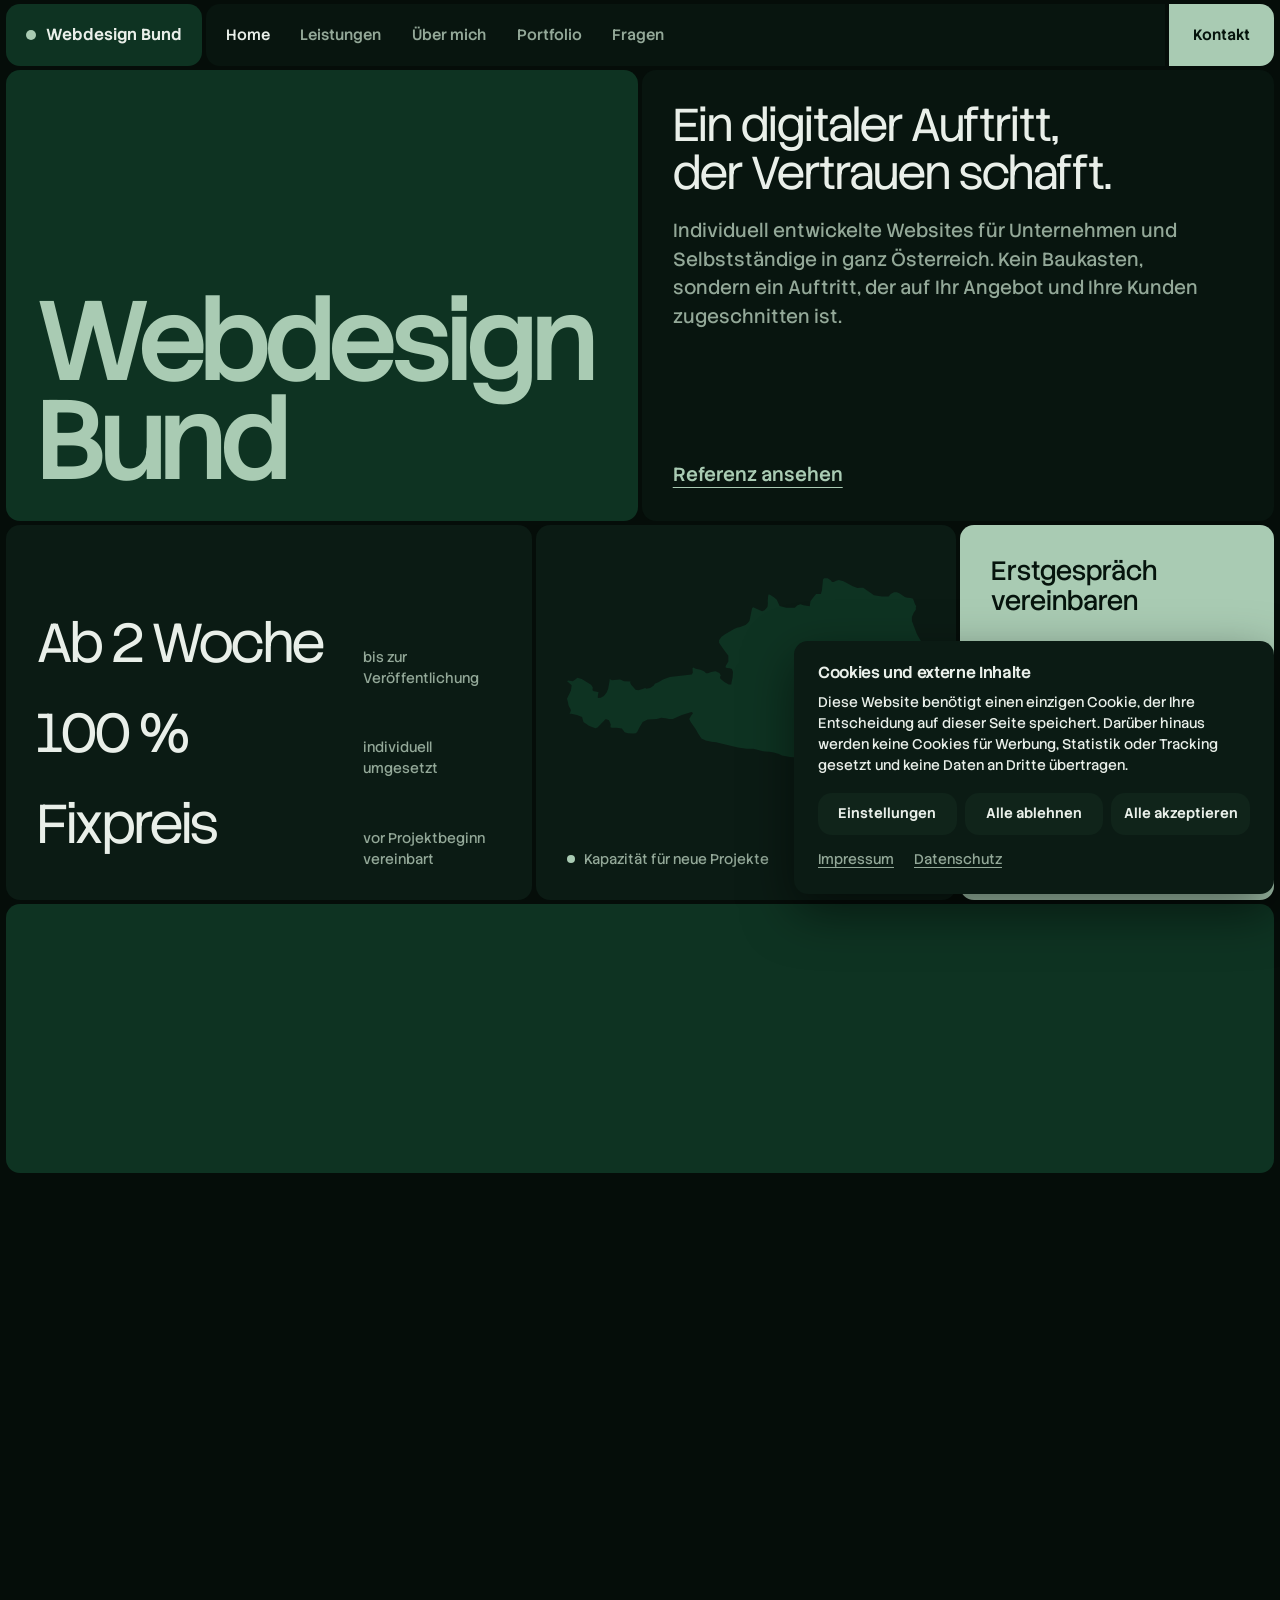
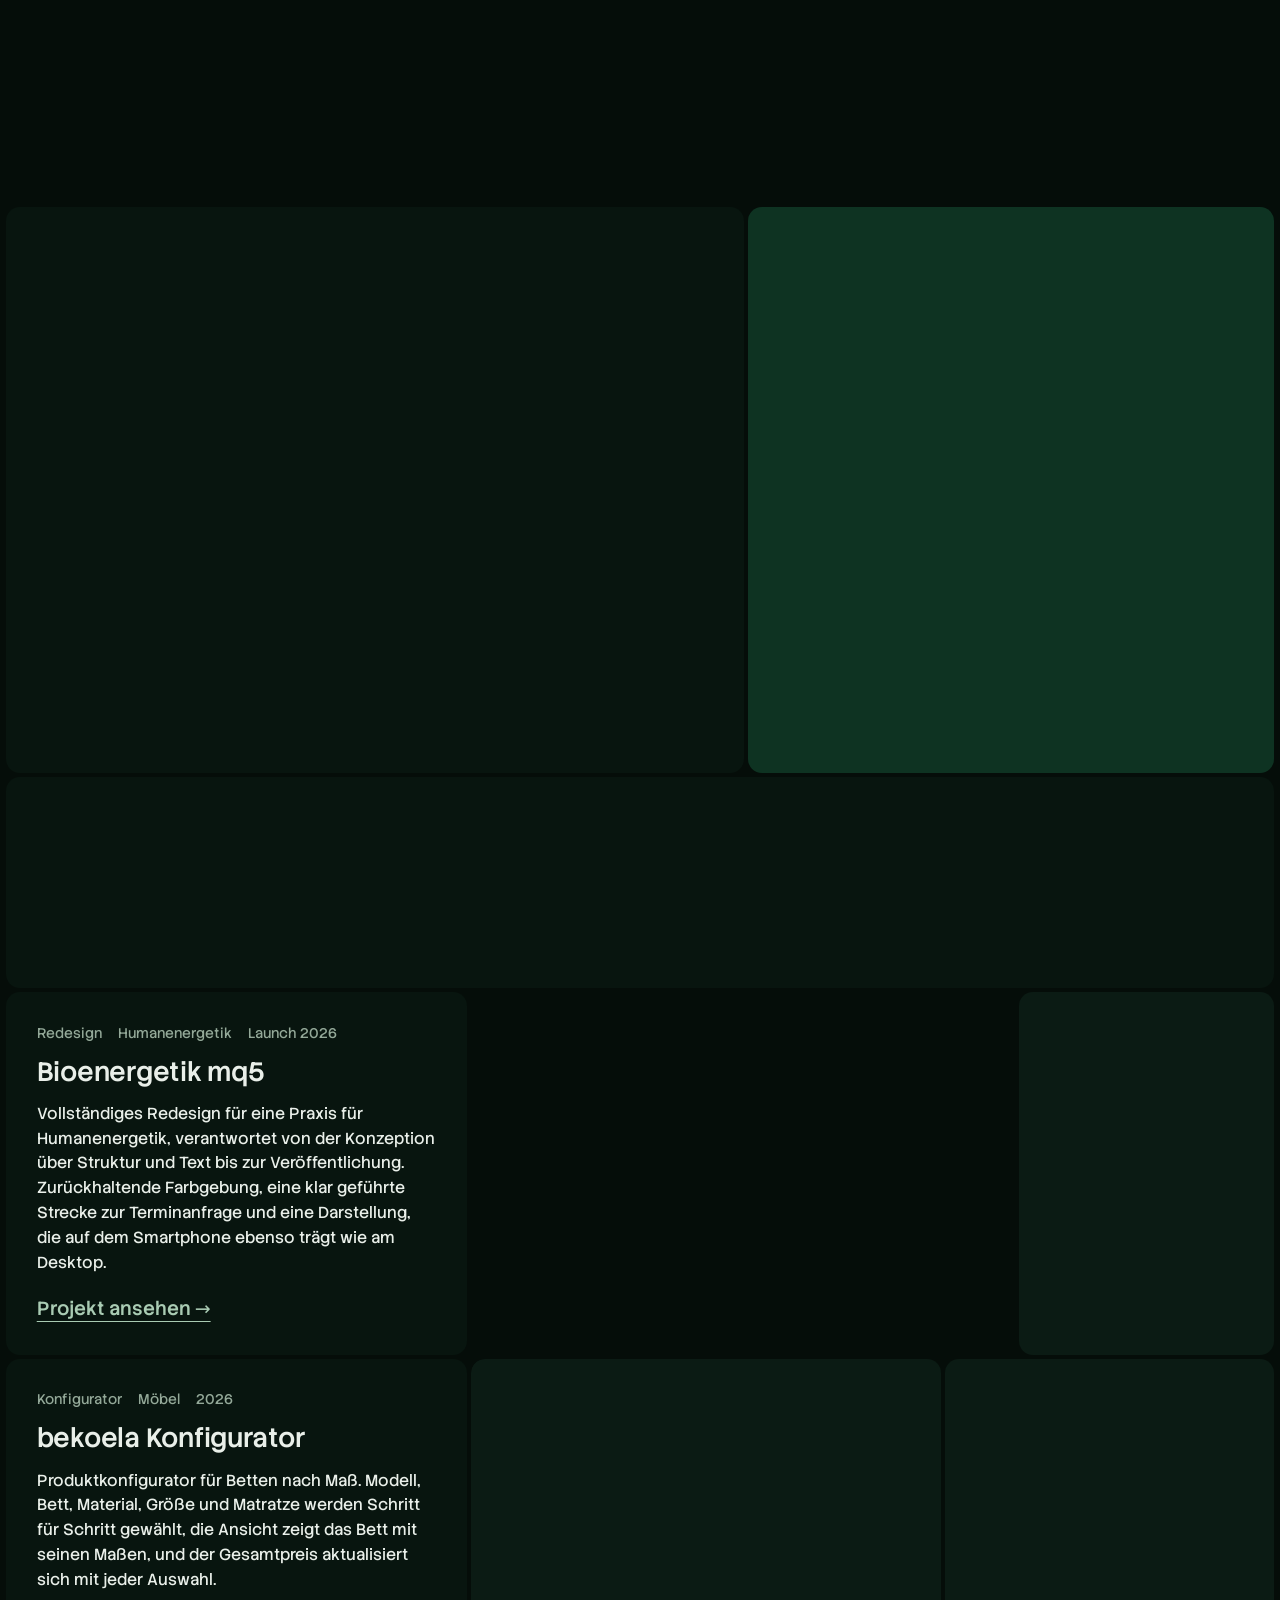
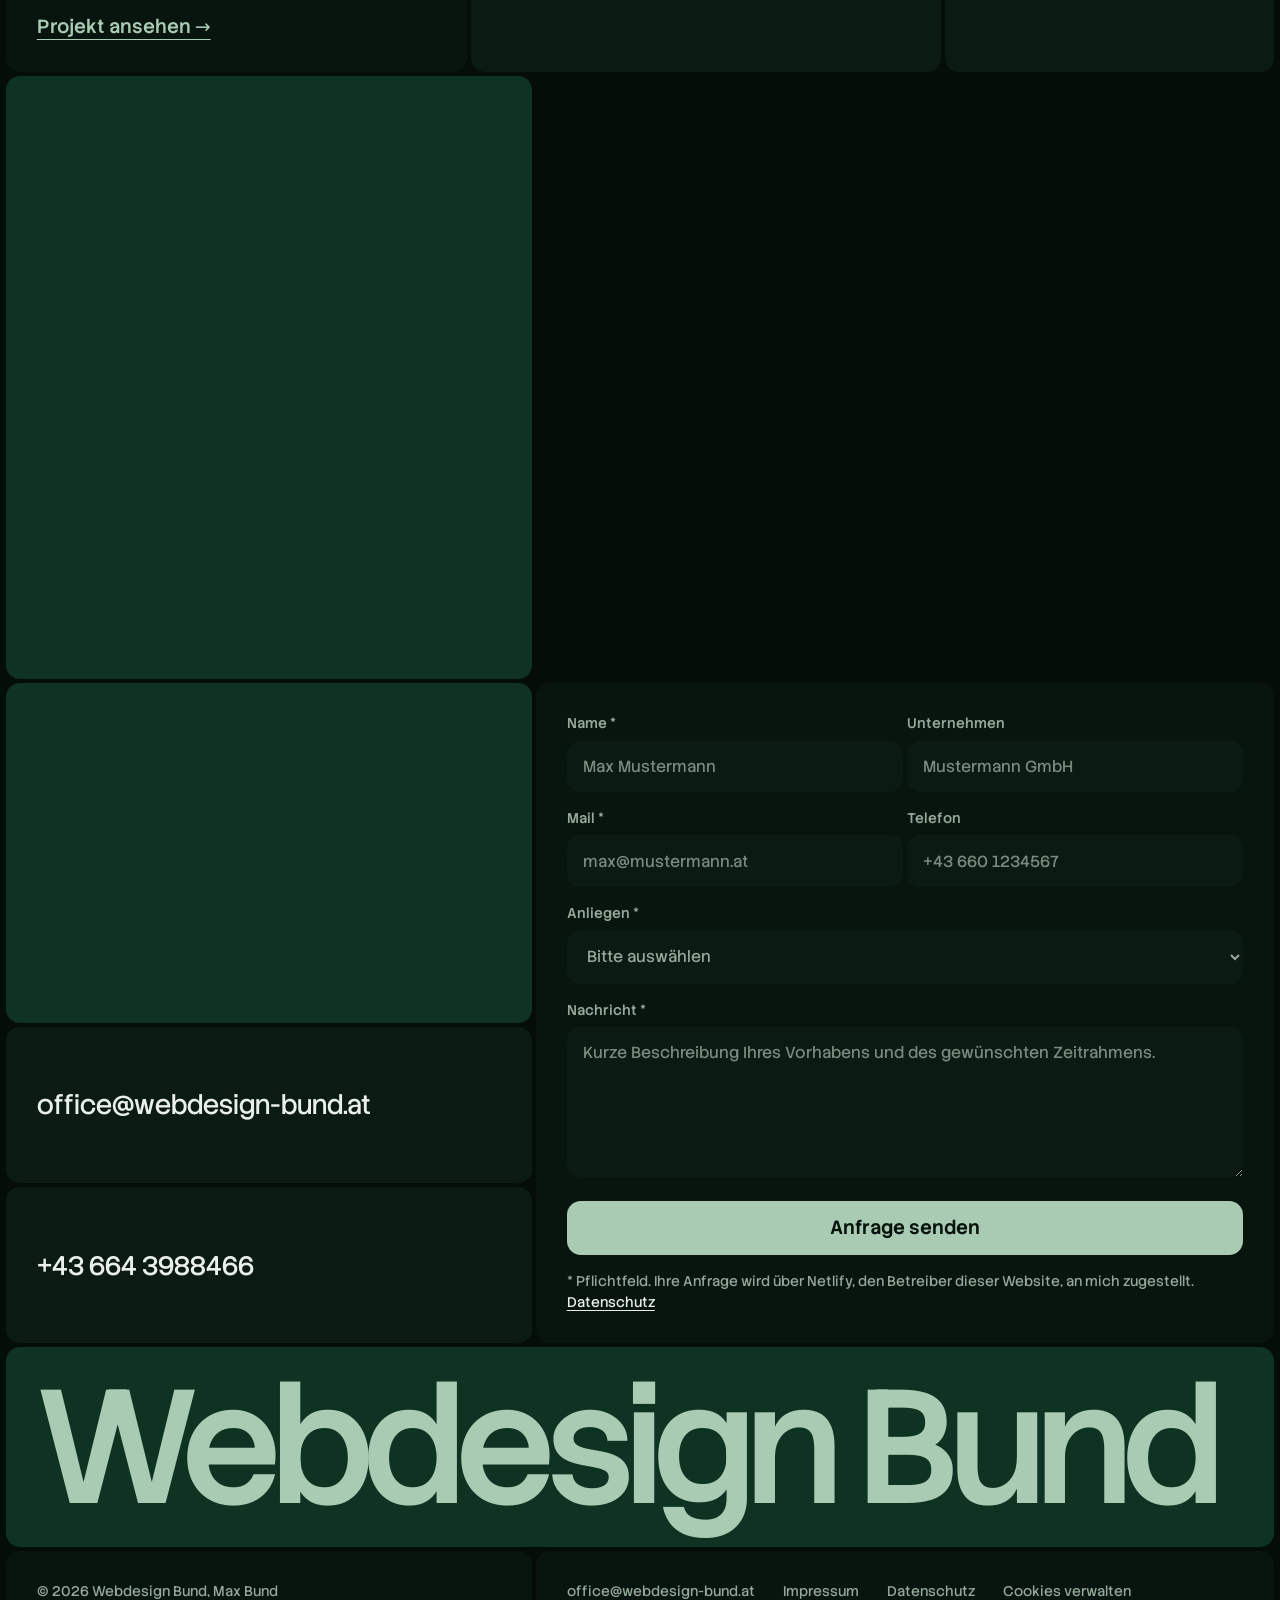
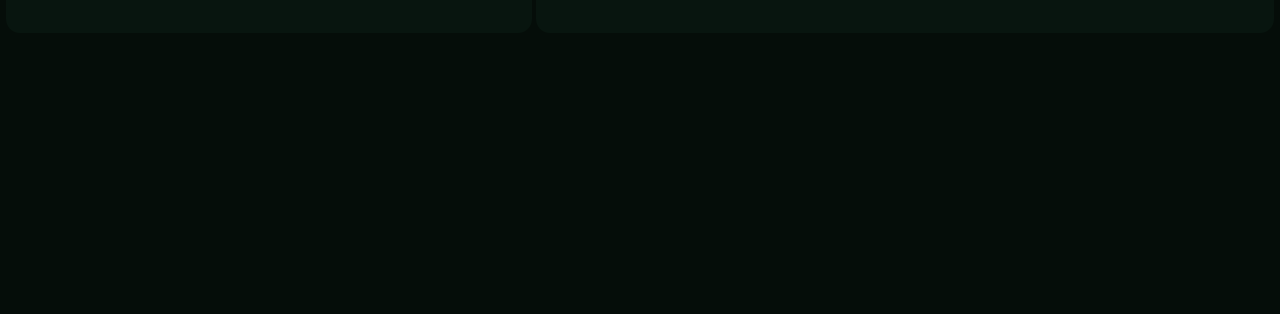
==== commit ed3fe276: "Design 4, zweite Runde: tiefere Gruentoene, weichere Kacheln Gruenstufen dunkler und naeher beieinan" ====
--- a/index.html
+++ b/index.html
@@ -31,7 +31,7 @@
   <meta property="og:image:height" content="630">
   <meta property="og:image:alt" content="Webdesign Bund: Ein digitaler Auftritt, der Vertrauen schafft.">
   <meta name="twitter:card" content="summary_large_image">
-  <meta name="theme-color" content="#0B1711">
+  <meta name="theme-color" content="#050D09">
 
   <link rel="icon" href="assets/img/favicon.svg" type="image/svg+xml">
   <link rel="icon" href="assets/img/favicon-32.png" sizes="32x32" type="image/png">
@@ -438,8 +438,8 @@
     </section>
 
     <!-- ===== ÜBER MICH =====
-         Links Name und Text, rechts das Foto, darunter der letzte Absatz
-         auf einer hellgruenen Kachel. Alle Absaetze gleich in Farbe und
+         Links Name und Text, rechts der letzte Absatz auf einer Kachel in
+         Flaschengruen. Alle Absaetze gleich in Farbe und
          Groesse. -->
     <section id="ueber-mich">
       <div class="brett about-brett">
@@ -466,15 +466,7 @@
           </p>
         </div>
 
-        <!-- Foto: Setzkasten mit Schriftschubladen, CC0 (gemeinfrei), via
-             rawpixel, https://www.rawpixel.com/image/6016674 -->
-        <figure class="kachel about-foto">
-          <img src="assets/img/setzkasten.jpg"
-               alt="Setzkasten einer Druckerei, Schubladen beschriftet mit Schriftgrößen und Schriftnamen"
-               width="1024" height="640" loading="lazy" decoding="async">
-        </figure>
-
-        <div class="kachel kachel-minze about-satz">
+        <div class="kachel kachel-wald about-satz">
           <p class="reveal">
             Vom ersten Gespräch bis zum Launch bin ich selbst verantwortlich,
             kein Projekt wird durchgereicht.
--- a/css/style.css
+++ b/css/style.css
@@ -1,9 +1,9 @@
 /* ==========================================================================
    Webdesign Bund, Stylesheet (Design 4: das Brett)
-   Die ganze Seite ist dunkles Waldgruen. Sie besteht aus Kacheln, die mit
-   schmalen Fugen dicht aneinander sitzen, wie auf einem aufgeraeumten
-   Schreibtisch von oben. Jede Kachel ist eine gefuellte Flaeche in einer
-   Gruenstufe, ein Foto oder die eine Handlung in Minzgruen.
+   Die ganze Seite ist tiefes Flaschengruen. Sie besteht aus Kacheln, die
+   mit sehr schmalen, kaum sichtbaren Fugen ineinander uebergehen. Jede
+   Kachel ist eine gefuellte Flaeche in einer Gruenstufe, ein
+   Bildschirmfoto oder die eine Handlung in hellem Salbeigruen.
    Keine Linien, keine Schatten auf ruhenden Flaechen, keine Verlaeufe.
 
    Aufbau:
@@ -26,20 +26,23 @@
 
 /* 1. DESIGN-TOKENS
    ------------------------------------------------------------------------
-   Fuenf Gruenstufen und eine helle Schrift. Komponenten kennen nur die
-   Token, nie konkrete Farben. */
+   Tiefe, fast schwarze Gruenstufen, die nah beieinander liegen, damit die
+   Kacheln ineinander uebergehen statt hart abzugrenzen. Dazu Flaschengruen
+   fuer grosse Flaechen und ein gedecktes, helles Salbeigruen als einziger
+   Akzent (Max, 19 Okt 2026: "wirklich schoene Luxus Gruentoene").
+   Komponenten kennen nur die Token, nie konkrete Farben. */
 :root {
-  --bg:        #0B1711;   /* Grund und Fugen, das dunkelste Gruen */
-  --kachel:    #12251B;   /* eine Stufe heller: normale Kachel */
-  --kachel-2:  #183224;   /* zweite Stufe: abwechselnde Kacheln, Felder */
-  --kachel-3:  #1F3F2D;   /* dritte Stufe: Hover, Felder im Formular */
-  --wald:      #14532D;   /* Waldgruen: grosse Farbflaechen */
-  --minze:     #7FD0A4;   /* Akzent: die Handlung, offene Frage, Fokus */
-  --minze-hi:  #9ADEB9;
-  --auf-minze: #0B1711;   /* Schrift auf Minzgruen */
-
-  --text:      #EEF3EF;
-  --text-muted:#A3B8AA;
+  --bg:         #050D09;   /* Grund und Fugen, das dunkelste Gruen */
+  --kachel:     #08150F;   /* normale Kachel, kaum heller als der Grund */
+  --kachel-2:   #0B1B14;   /* zweite Stufe: abwechselnde Kacheln */
+  --kachel-3:   #10241A;   /* dritte Stufe: Hover, Felder im Formular */
+  --wald:       #0E3322;   /* Flaschengruen: grosse Farbflaechen */
+  --salbei:     #A9CBB3;   /* Akzent: die Handlung, offene Frage, Fokus */
+  --salbei-hi:  #C2DCC9;
+  --auf-salbei: #06140D;   /* Schrift auf Salbeigruen */
+
+  --text:       #E9EFE9;
+  --text-muted: #93A898;
 
   /* Schrift: Stack Sans Headline fuer Grosses, Stack Sans Text fuer alles
      andere. Fuenf Groessen, mehr nicht. */
@@ -52,12 +55,12 @@
   --step-head:    clamp(1.875rem, 1.1rem + 2.9vw, 3.75rem);      /* 30 bis 60 */
   --step-display: clamp(4rem, 0.5rem + 10.6vw, 13rem);           /* der Name */
 
-  /* Das Brett: schmale Fugen, schmale Raender, eine Rundung */
-  --fuge:      8px;
-  --rand:      8px;
-  --innen:     clamp(1.25rem, 2.2vw, 2.25rem);  /* Innenabstand der Kacheln */
-  --radius:    6px;
-  --header-h:  68px;   /* 8px Fuge plus 60px Kachelreihe */
+  /* Das Brett: feine Fugen, schmale Raender, weiche Rundung */
+  --fuge:      4px;
+  --rand:      6px;
+  --innen:     clamp(1.25rem, 2.4vw, 2.5rem);  /* Innenabstand der Kacheln */
+  --radius:    14px;
+  --header-h:  66px;   /* 6px Rand plus 60px Kachelreihe */
 
   --ease:      cubic-bezier(0.22, 0.61, 0.36, 1);
 }
@@ -117,10 +120,10 @@
 
 p { color: var(--text); }
 
-::selection { background: var(--minze); color: var(--auf-minze); }
+::selection { background: var(--salbei); color: var(--auf-salbei); }
 
 :focus-visible {
-  outline: 2px solid var(--minze);
+  outline: 2px solid var(--salbei);
   outline-offset: 2px;
 }
 
@@ -129,8 +132,8 @@
   position: absolute;
   left: -9999px;
   top: 0;
-  background: var(--minze);
-  color: var(--auf-minze);
+  background: var(--salbei);
+  color: var(--auf-salbei);
   padding: 0.75rem 1.25rem;
   z-index: 200;
   font-weight: 600;
@@ -157,11 +160,11 @@
 }
 .kachel-2     { background: var(--kachel-2); }
 .kachel-wald  { background: var(--wald); }
-.kachel-minze { background: var(--minze); }
-.kachel-minze,
-.kachel-minze p { color: var(--auf-minze); }
-
-/* Schaltflaeche: Minzgruen, eine Farbe */
+.kachel-salbei { background: var(--salbei); }
+.kachel-salbei,
+.kachel-salbei p { color: var(--auf-salbei); }
+
+/* Schaltflaeche: Salbeigruen, eine Farbe */
 .btn {
   display: inline-flex;
   align-items: center;
@@ -177,20 +180,20 @@
   transition: background-color 0.25s var(--ease), transform 0.15s var(--ease);
 }
 .btn:active { transform: scale(0.99); }
-.btn-primary { background: var(--minze); color: var(--auf-minze); }
-.btn-primary:hover { background: var(--minze-hi); }
+.btn-primary { background: var(--salbei); color: var(--auf-salbei); }
+.btn-primary:hover { background: var(--salbei-hi); }
 
 /* Textlink: unterstrichen, die Linie wird beim Ueberfahren kraeftiger */
 .text-link {
   display: inline-block;
   font-weight: 500;
-  color: var(--minze);
+  color: var(--salbei);
   text-decoration: underline;
   text-decoration-thickness: 1px;
   text-underline-offset: 0.3em;
   transition: text-decoration-thickness 0.2s var(--ease), color 0.2s var(--ease);
 }
-.text-link:hover { text-decoration-thickness: 2px; color: var(--minze-hi); }
+.text-link:hover { text-decoration-thickness: 2px; color: var(--salbei-hi); }
 
 /* 4. NAVIGATION
    ------------------------------------------------------------------------
@@ -228,7 +231,7 @@
   width: 10px;
   height: 10px;
   border-radius: 50%;
-  background: var(--minze);
+  background: var(--salbei);
 }
 
 .nav-list {
@@ -261,13 +264,13 @@
   align-items: center;
   height: 100%;
   padding-inline: 1.5rem;
-  background: var(--minze);
-  color: var(--auf-minze);
+  background: var(--salbei);
+  color: var(--auf-salbei);
   font-weight: 600;
   border-radius: 0 var(--radius) var(--radius) 0;
   transition: background-color 0.2s var(--ease);
 }
-.nav-list .nav-cta:hover { background: var(--minze-hi); color: var(--auf-minze); }
+.nav-list .nav-cta:hover { background: var(--salbei-hi); color: var(--auf-salbei); }
 
 /* Menue auf dem Telefon */
 .nav-toggle {
@@ -302,7 +305,7 @@
    ------------------------------------------------------------------------
    Fuenf Kacheln fuellen den ersten Bildschirm genau: oben der Name auf
    Waldgruen und die Aussage, unten die Fakten, Oesterreich und die
-   Handlung in Minzgruen. */
+   Handlung in Salbeigruen. */
 .hero-brett {
   min-height: calc(100svh - var(--header-h));
   grid-template-rows: minmax(0, 1.2fr) minmax(0, 1fr);
@@ -320,7 +323,7 @@
   font-size: min(var(--step-display), 19svh, calc((50vw - 8px - 2 * var(--innen)) / 5.05));
   line-height: 0.88;
   letter-spacing: -0.05em;
-  color: var(--minze);
+  color: var(--salbei);
 }
 
 .kachel-aussage {
@@ -343,7 +346,7 @@
   grid-column: 1 / 6;
   display: grid;
   grid-template-columns: max-content minmax(0, 1fr);
-  gap: 1.1rem 1.5rem;
+  gap: 1.1rem 2.5rem;
   align-content: end;
   align-items: baseline;
 }
@@ -387,14 +390,14 @@
   width: 8px;
   height: 8px;
   border-radius: 50%;
-  background: var(--minze);
-}
-
-/* Die Handlung: eine ganze Kachel in Minzgruen */
+  background: var(--salbei);
+}
+
+/* Die Handlung: eine ganze Kachel in Salbeigruen */
 .kachel-aktion {
   grid-column: 10 / 13;
-  background: var(--minze);
-  color: var(--auf-minze);
+  background: var(--salbei);
+  color: var(--auf-salbei);
   display: flex;
   flex-direction: column;
   justify-content: space-between;
@@ -411,7 +414,7 @@
   line-height: 1;
   transition: transform 0.3s var(--ease);
 }
-.kachel-aktion:hover { background: var(--minze-hi); }
+.kachel-aktion:hover { background: var(--salbei-hi); }
 .kachel-aktion:hover .pfeil { transform: translateX(6px); }
 .kachel-aktion:active { transform: scale(0.995); }
 
@@ -422,7 +425,7 @@
    Tonstufen. */
 .leistungen-kopf {
   grid-column: 1 / 13;
-  padding-block: clamp(2.5rem, 6vw, 5rem);
+  padding-block: clamp(3.5rem, 6vw, 5rem);
 }
 .leistungen-kopf h2 span { display: block; }
 .leistungen-kopf h2 span:nth-child(2) { text-align: right; }
@@ -442,7 +445,7 @@
   border-radius: var(--radius);
   background: var(--kachel);
 }
-.leistung h3 { color: var(--minze); }
+.leistung h3 { color: var(--salbei); }
 /* Nicht sechs gleiche Kacheln: die erste steht hoch ueber zwei Reihen auf
    Waldgruen, die letzte liegt breit ueber die ganze Reihe, dazwischen vier
    kleine in zwei abwechselnden Tonstufen. */
@@ -465,7 +468,6 @@
    ------------------------------------------------------------------------ */
 .about-text {
   grid-column: 1 / 8;
-  grid-row: 1 / 3;
   display: grid;
   align-content: start;
   gap: 1.25rem;
@@ -474,18 +476,8 @@
 /* Alle Absaetze gleich: Farbe und Groesse */
 .about-text p { max-width: 40em; }
 
-.about-foto {
-  grid-column: 8 / 13;
-  grid-row: 1;
-  padding: 0;
-  overflow: hidden;
-  min-height: 18rem;
-}
-.about-foto img { width: 100%; height: 100%; object-fit: cover; }
-
 .about-satz {
   grid-column: 8 / 13;
-  grid-row: 2;
   display: flex;
   align-items: flex-end;
 }
@@ -514,19 +506,19 @@
   min-width: 0;
 }
 
+/* Die Hoehe eines Streifens bestimmt die Infokachel. Die Bilderreihe
+   meldet dank contain: size keine eigene Groesse und passt sich an. */
 .streifen {
-  --streifen-h: clamp(22rem, 34vw, 34rem);
-  display: flex;
+  display: grid;
+  grid-template-columns: clamp(20rem, 36vw, 34rem) minmax(0, 1fr);
   gap: var(--fuge);
-  height: var(--streifen-h);
+  min-height: clamp(15rem, 21vw, 20rem);
   min-width: 0;
 }
 
 .streifen-info {
-  flex: 0 0 clamp(18rem, 27vw, 27rem);
   display: flex;
   flex-direction: column;
-  overflow: auto;
 }
 .streifen-info h3 { margin-bottom: 0.9rem; }
 .streifen-info p:not(.project-meta) { font-size: 1rem; line-height: 1.55; }
@@ -544,7 +536,7 @@
 .streifen-bilder {
   display: flex;
   gap: var(--fuge);
-  flex: 1;
+  contain: size;
   min-width: 0;
   overflow-x: auto;
   overscroll-behavior-x: contain;
@@ -553,21 +545,27 @@
   scrollbar-color: var(--kachel-3) transparent;
   border-radius: var(--radius);
 }
+/* Jedes Bild bekommt denselben Rahmen im Seitenverhaeltnis 3:2, mit
+   einem Passepartout in der Kachelfarbe. Hohe Handyansichten stehen darin
+   ganz, mittig, statt den Streifen zu sprengen. */
 .streifen-bild {
   flex: none;
   height: 100%;
+  aspect-ratio: 3 / 2;
+  padding: clamp(0.6rem, 1vw, 0.9rem);
   scroll-snap-align: start;
   border-radius: var(--radius);
   overflow: hidden;
-  background: var(--kachel);
+  background: var(--kachel-2);
 }
 .streifen-bild img {
+  width: 100%;
   height: 100%;
-  width: auto;
-  max-width: none;
-  transition: transform 0.6s var(--ease), filter 0.4s var(--ease);
-}
-.streifen-bild:hover img { transform: scale(1.02); }
+  object-fit: contain;
+  border-radius: calc(var(--radius) - 6px);
+  transition: transform 0.6s var(--ease);
+}
+.streifen-bild:hover img { transform: scale(1.03); }
 
 /* Platzhalter, falls das Bildschirmfoto fehlt */
 .embed-platzhalter {
@@ -586,7 +584,7 @@
 /* 9. FRAGEN
    ------------------------------------------------------------------------
    Links die Ueberschrift auf Waldgruen, rechts gefuellte Kacheln. Eine
-   offene Frage wird Minzgruen. */
+   offene Frage wird Salbeigruen. */
 .fragen-kopf { grid-column: 1 / 6; }
 .fragen-kopf h2 { position: sticky; top: calc(var(--header-h) + var(--innen)); }
 
@@ -635,10 +633,10 @@
 .faq-eintrag summary::after { transform: rotate(90deg); }
 .faq-eintrag[open] summary::after { transform: rotate(0deg); }
 
-.faq-eintrag[open] { background: var(--minze); }
+.faq-eintrag[open] { background: var(--salbei); }
 .faq-eintrag[open],
 .faq-eintrag[open] summary,
-.faq-eintrag[open] p { color: var(--auf-minze); }
+.faq-eintrag[open] p { color: var(--auf-salbei); }
 
 .faq-eintrag p {
   padding: 0 var(--innen) var(--innen);
@@ -666,7 +664,7 @@
   overflow-wrap: anywhere;
   transition: background-color 0.2s var(--ease), color 0.2s var(--ease);
 }
-.kontakt-weg:hover { background: var(--kachel-3); color: var(--minze); }
+.kontakt-weg:hover { background: var(--kachel-3); color: var(--salbei); }
 
 .kontakt-formular {
   grid-column: 6 / 13;
@@ -707,7 +705,7 @@
 .form-row input:focus,
 .form-row textarea:focus,
 .form-row select:focus {
-  outline: 2px solid var(--minze);
+  outline: 2px solid var(--salbei);
   outline-offset: 0;
   background: var(--kachel-3);
 }
@@ -748,7 +746,7 @@
   line-height: 0.85;
   letter-spacing: -0.05em;
   white-space: nowrap;
-  color: var(--minze);
+  color: var(--salbei);
 }
 
 .footer-copy {
@@ -805,7 +803,7 @@
 .legal p, .legal li { font-size: 1rem; }
 .legal p + p { margin-top: 0.6rem; }
 .legal ul { margin: 0.75rem 0 0 1.2rem; display: grid; gap: 0.4rem; }
-.legal a { color: var(--minze); text-decoration: underline; text-underline-offset: 0.2em; }
+.legal a { color: var(--salbei); text-decoration: underline; text-underline-offset: 0.2em; }
 
 .back-link {
   display: inline-block;
@@ -815,7 +813,7 @@
   margin-bottom: 2rem;
   transition: color 0.2s var(--ease);
 }
-.back-link:hover { color: var(--minze); }
+.back-link:hover { color: var(--salbei); }
 
 .site-footer .container.footer-inner {
   max-width: none;
@@ -948,7 +946,7 @@
 .cc-eintrag code {
   font-family: ui-monospace, SFMono-Regular, Menlo, Consolas, monospace;
   font-size: 0.8125rem;
-  color: var(--minze);
+  color: var(--salbei);
   white-space: nowrap;
 }
 .cc-eintrag p { font-size: var(--step-small); line-height: 1.45; }
@@ -992,11 +990,11 @@
   background: var(--text);
   transition: transform 0.25s var(--ease);
 }
-.cc-schalter input:checked + .cc-regler { background: var(--minze); }
-.cc-schalter input:checked + .cc-regler::after { transform: translateX(20px); background: var(--auf-minze); }
+.cc-schalter input:checked + .cc-regler { background: var(--salbei); }
+.cc-schalter input:checked + .cc-regler::after { transform: translateX(20px); background: var(--auf-salbei); }
 .cc-schalter input:disabled + .cc-regler { opacity: 0.6; }
 .cc-schalter input:focus-visible + .cc-regler {
-  outline: 2px solid var(--minze);
+  outline: 2px solid var(--salbei);
   outline-offset: 3px;
 }
 
@@ -1057,19 +1055,17 @@
   .leistung:last-child { background: var(--kachel-2); }
   .leistungen-reihen { grid-column: 1 / 13; }
 
-  .about-text { grid-column: 1 / 13; grid-row: auto; }
-  .about-foto { grid-column: 1 / 8; grid-row: auto; aspect-ratio: 4 / 3; min-height: 0; }
-  .about-satz { grid-column: 8 / 13; grid-row: auto; }
+  .about-text,
+  .about-satz { grid-column: 1 / 13; }
+  .about-satz { min-height: 12rem; }
 
   /* Streifen gestapelt: Infokachel oben, Bilder darunter */
-  .streifen { flex-direction: column; height: auto; }
-  .streifen-info { flex: none; overflow: visible; }
-  .streifen-bilder { height: clamp(16rem, 46vw, 24rem); flex: none; }
+  .streifen { grid-template-columns: minmax(0, 1fr); }
+  .streifen-bilder { height: clamp(13rem, 34vw, 17rem); }
 
   /* Kacheln, die mit einem Link enden, bekommen unten mehr Luft, damit
      der Link nicht wie eine Beschriftung der Kachel darunter wirkt */
   .kachel-aussage,
-  .streifen-info,
   .kontakt-formular { padding-bottom: calc(var(--innen) + 3.5rem); }
 
   .fragen-kopf { grid-column: 1 / 13; }
@@ -1126,10 +1122,8 @@
   .leistung:first-child { grid-row: auto; min-height: 12rem; }
   .leistung:last-child { display: flex; }
 
-  .about-foto,
-  .about-satz { grid-column: 1 / 13; }
-
-  .streifen-bilder { height: 16rem; }
+
+  .streifen-bilder { height: 12rem; }
 
   .kontakt-weg { grid-column: 1 / 13; min-height: 4.5rem; }
   #contactForm { grid-template-columns: 1fr; }
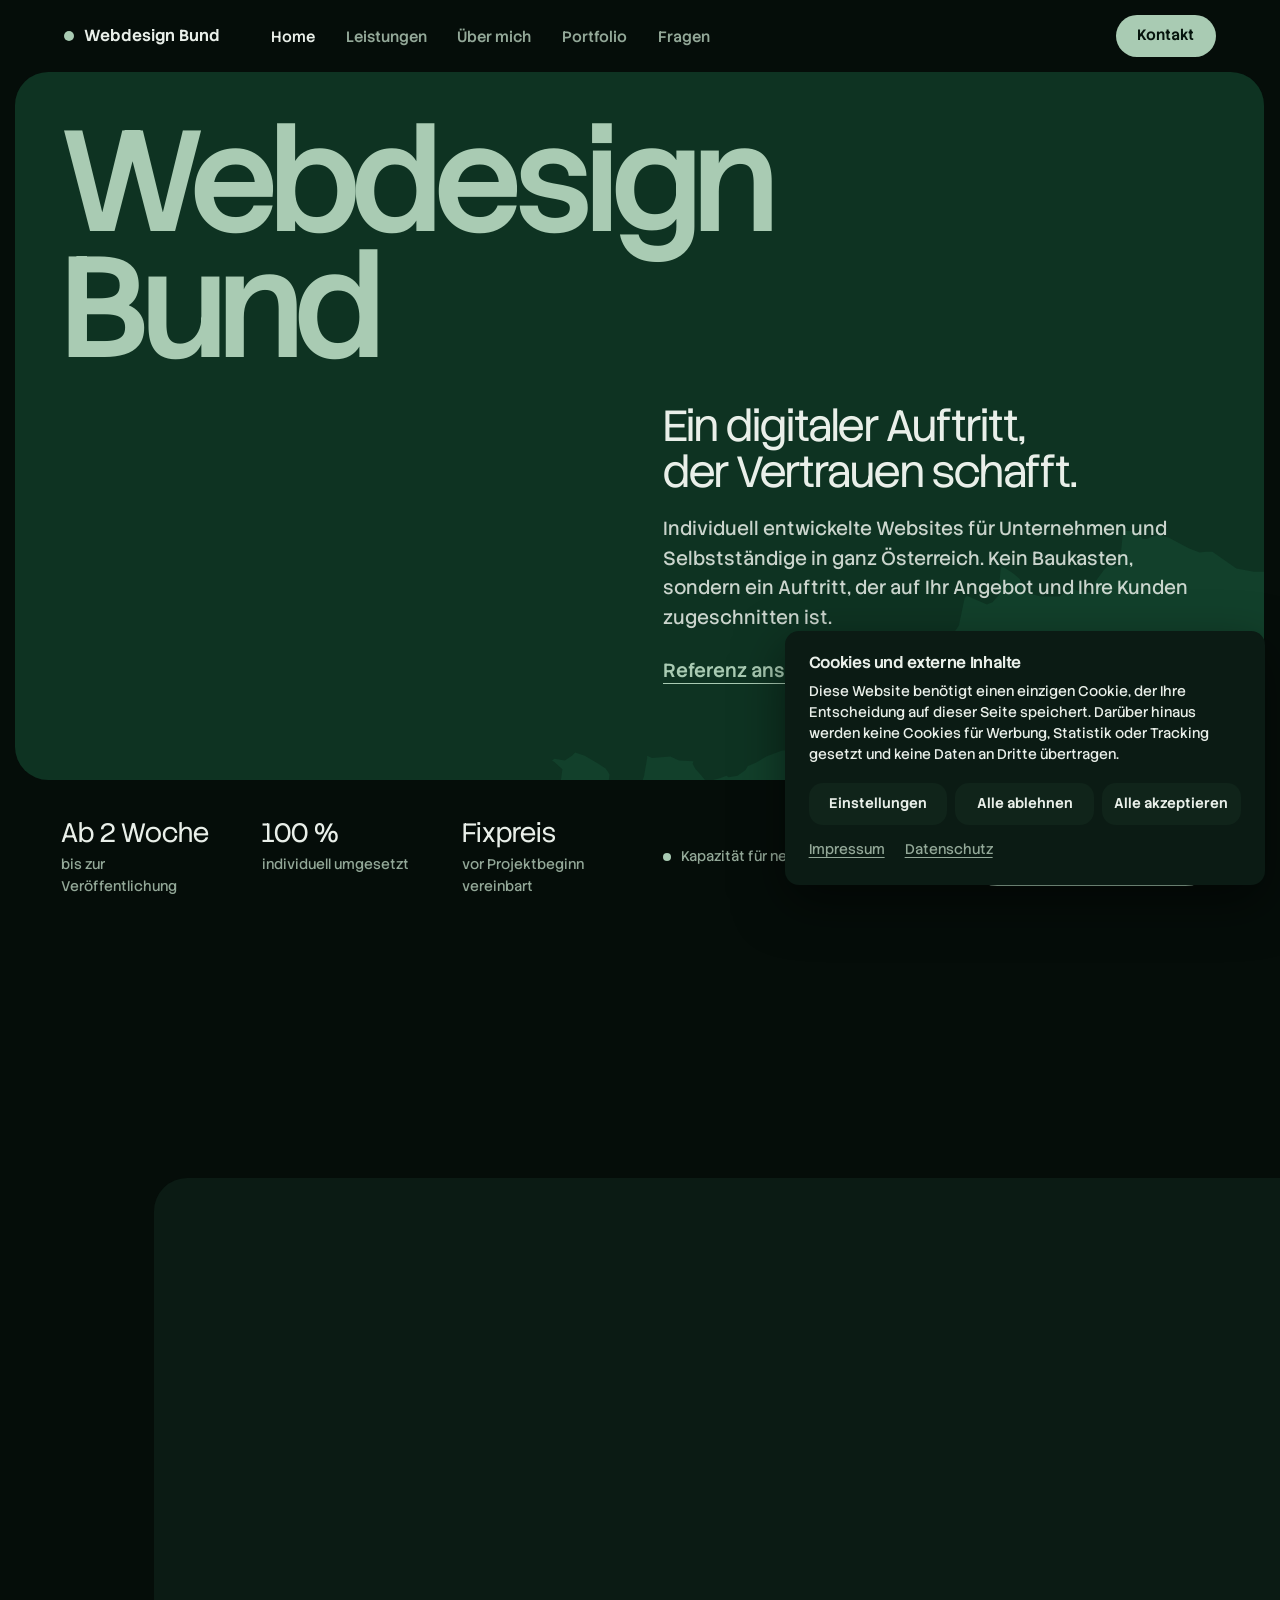
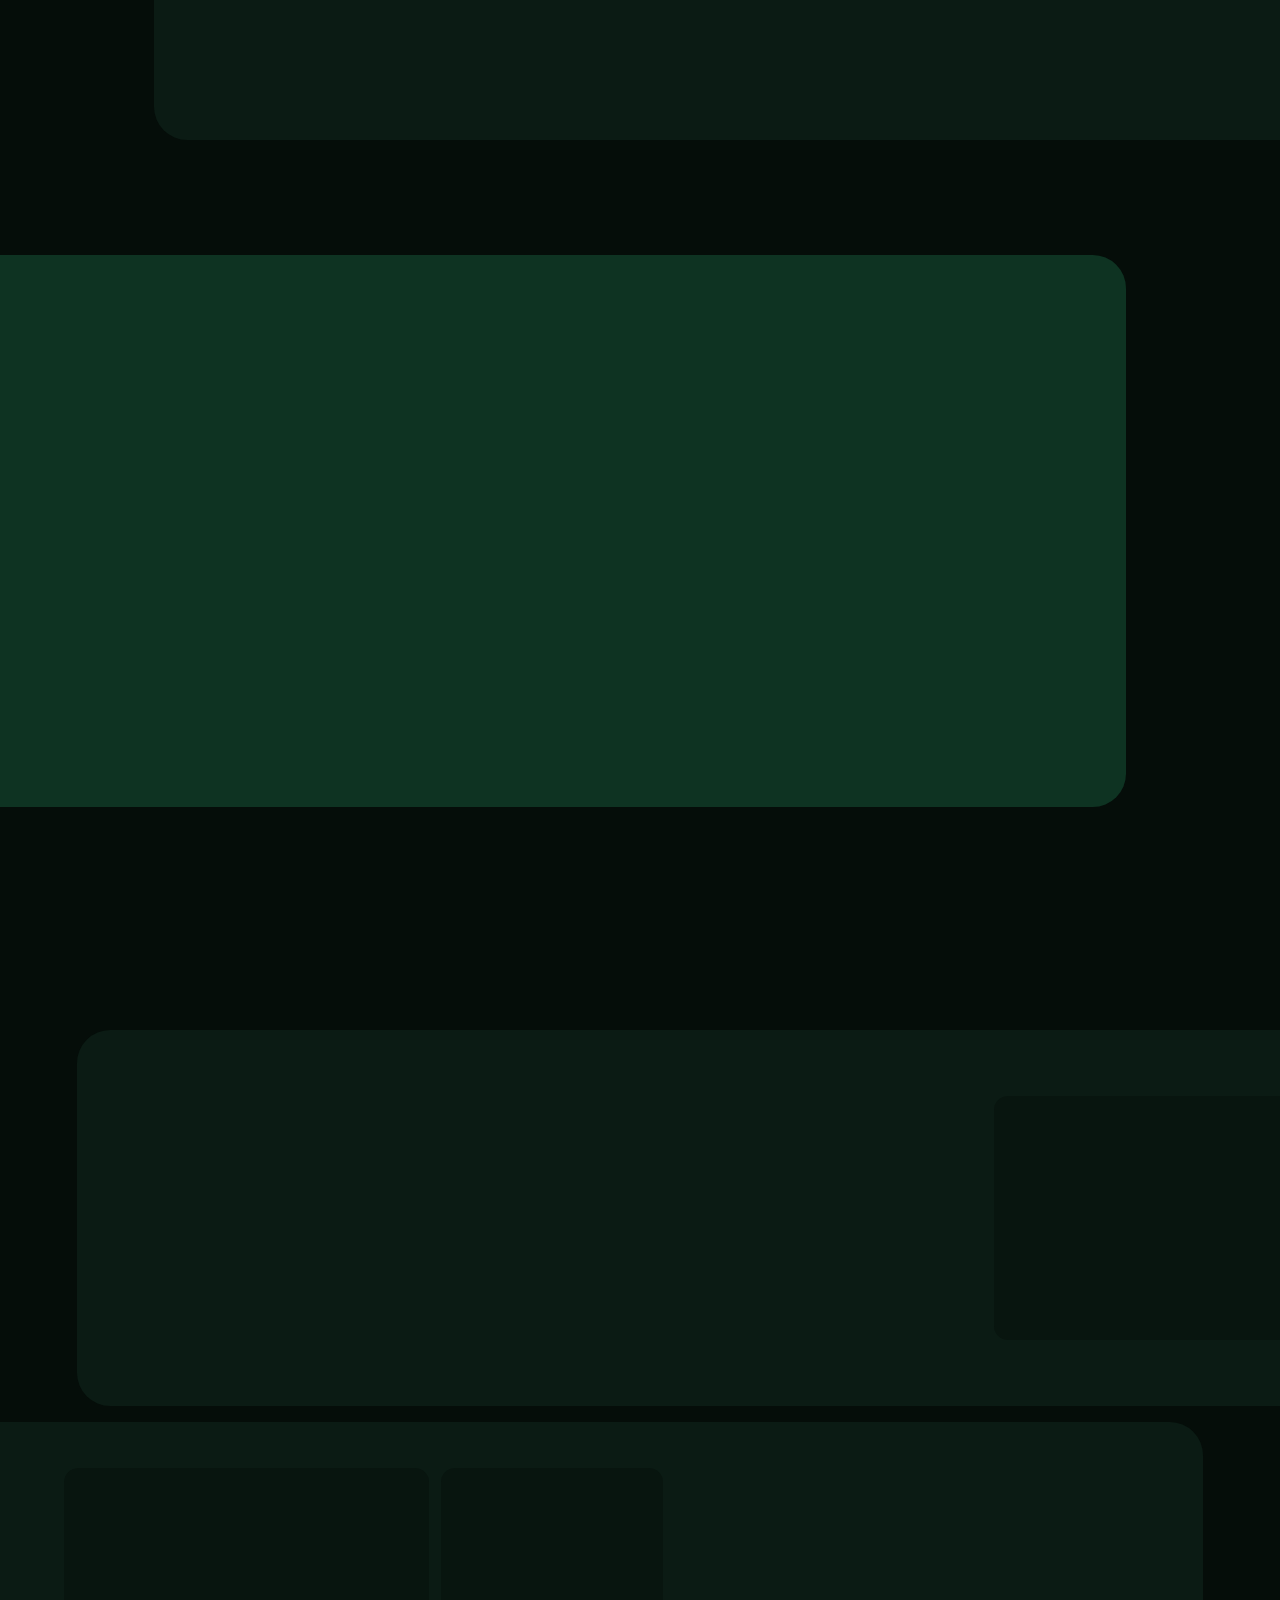
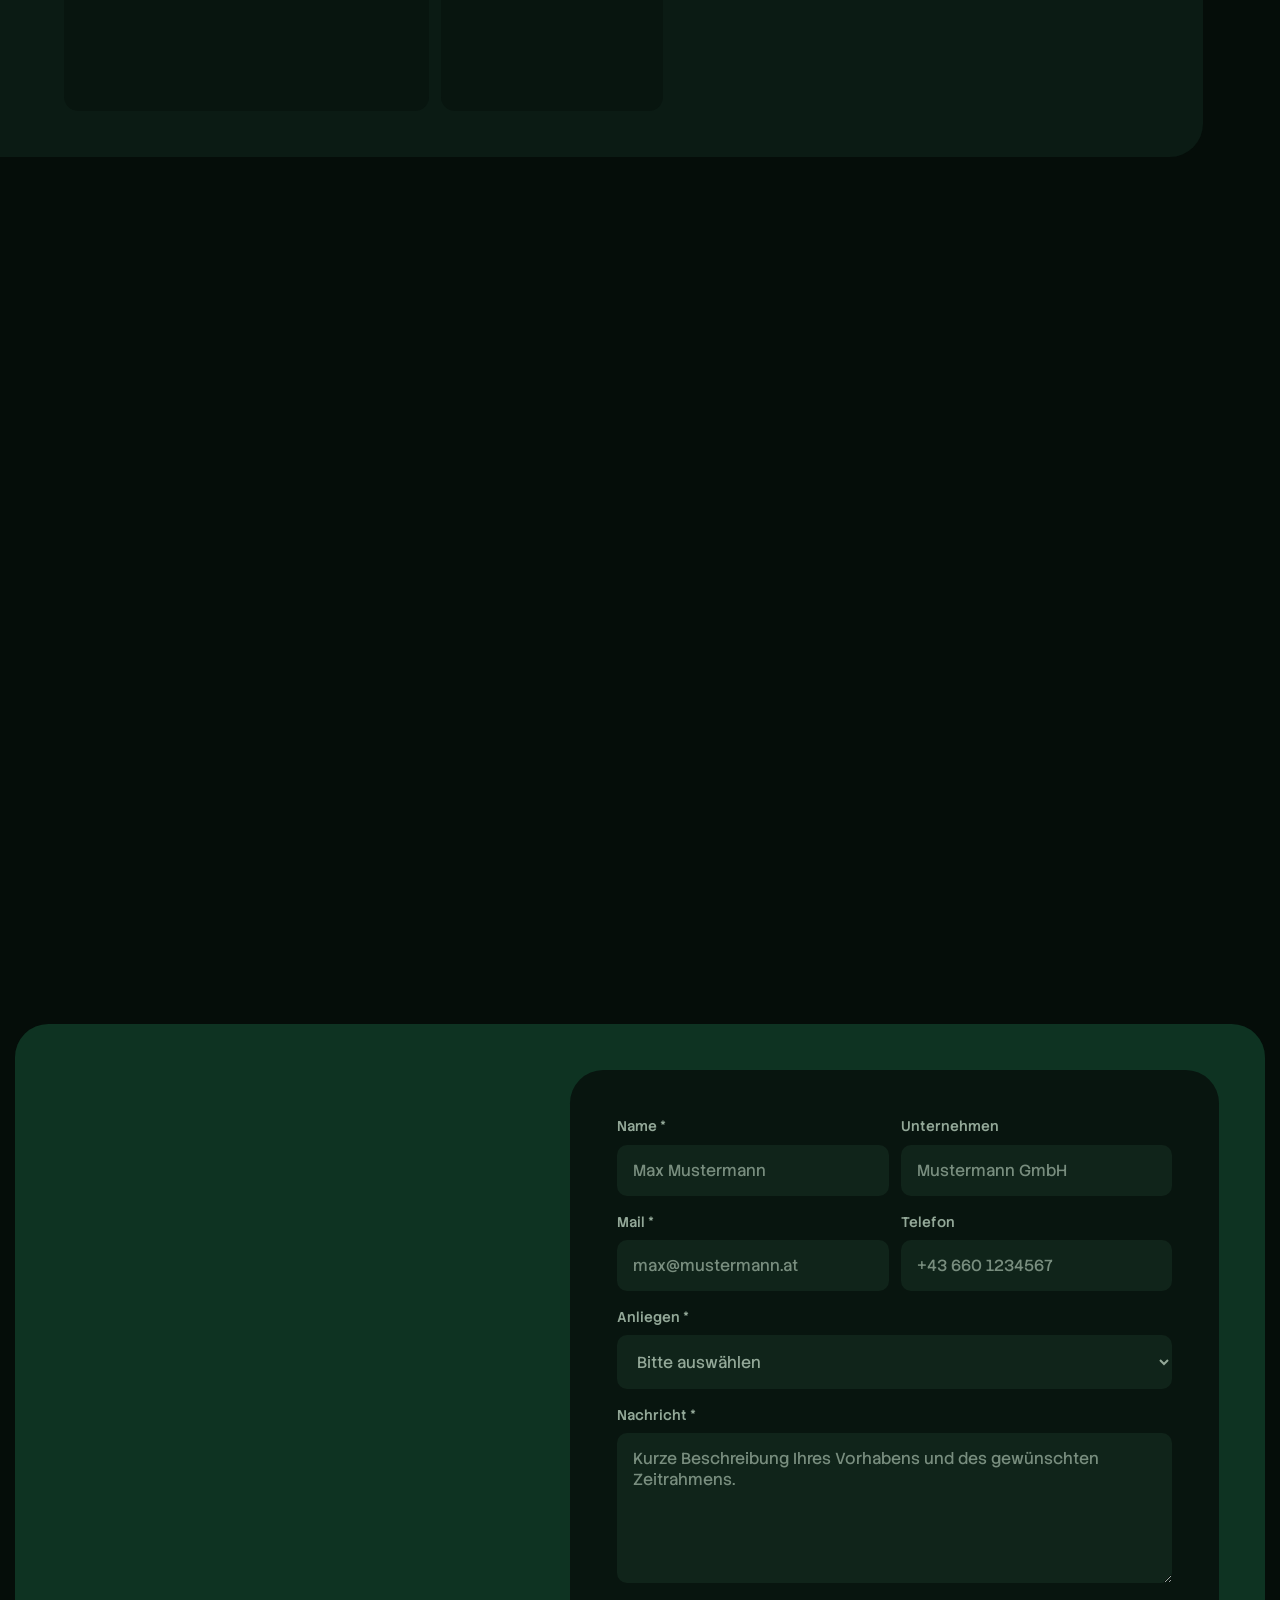
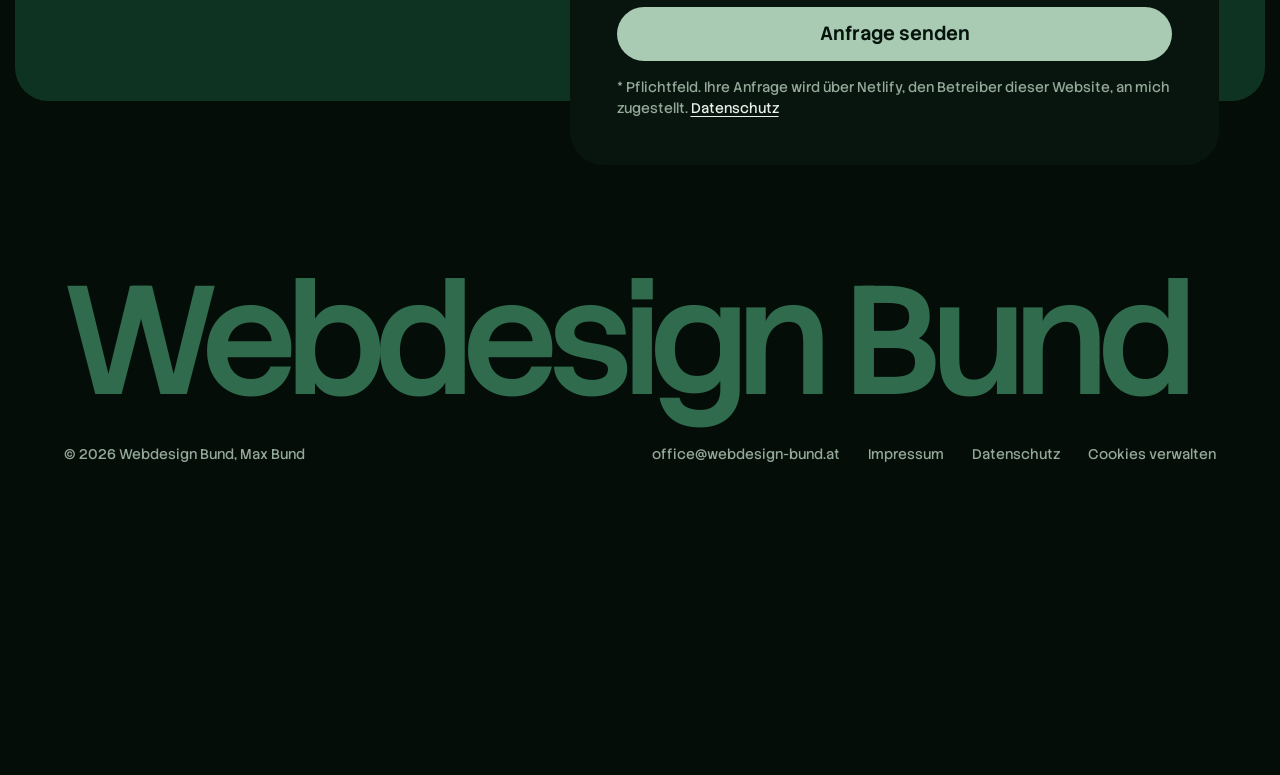
==== commit 7b77916d: "Design 4, dritte Runde: Felder statt Kacheln Das strenge Kachelbrett aufgeloest: wenige grosse, weic" ====
--- a/index.html
+++ b/index.html
@@ -292,20 +292,20 @@
   <a class="skip-link" href="#hero">Zum Inhalt springen</a>
 
   <!-- ===== NAVIGATION =====
-       Die oberste Reihe des Bretts: Logo, Links, Kontakt, jeweils eine
-       eigene Kachel. Bleibt beim Scrollen oben. -->
+       Schlichte Leiste auf dem Grund: Logo, Links, Kontakt. Bleibt beim
+       Scrollen oben. -->
   <header class="site-header" id="siteHeader">
     <div class="nav">
-      <a class="kachel logo" href="#hero">
+      <a class="logo" href="#hero">
         <span class="logo-dot" aria-hidden="true"></span>
         Webdesign Bund
       </a>
 
-      <button class="kachel nav-toggle" id="navToggle" aria-expanded="false" aria-controls="navList" aria-label="Menü öffnen">
+      <button class="nav-toggle" id="navToggle" aria-expanded="false" aria-controls="navList" aria-label="Menü öffnen">
         <span aria-hidden="true"></span>
       </button>
 
-      <ul class="kachel nav-list" id="navList">
+      <ul class="nav-list" id="navList">
         <li><a href="#hero">Home</a></li>
         <li><a href="#leistungen">Leistungen</a></li>
         <li><a href="#ueber-mich">Über mich</a></li>
@@ -318,17 +318,18 @@
 
   <main>
     <!-- ===== HERO =====
-         Ein Brett aus fuenf Kacheln, das den ersten Bildschirm genau
-         fuellt: der Name, die Aussage, die drei Fakten, Oesterreich und
-         die Handlung. Keine Bilder. -->
+         Ein grosses Feld in Flaschengruen mit dem Namen und der Aussage.
+         Der Umriss Oesterreichs liegt Ton in Ton darin und laeuft ueber den
+         Rand hinaus. Darunter auf dem Grund die drei Fakten; die Handlung
+         in Salbeigruen greift von unten in das Feld hinein. Keine Bilder. -->
     <section class="hero" id="hero">
-      <div class="brett hero-brett">
-
-        <div class="kachel kachel-wald kachel-name">
-          <p class="name-gross" aria-hidden="true">Webdesign<br>Bund</p>
-        </div>
-
-        <div class="kachel kachel-aussage">
+      <div class="hero-feld">
+        <!-- Umriss Oesterreichs aus Natural Earth (gemeinfrei) -->
+        <svg class="hero-karte" viewBox="0 0 1000 506" focusable="false" aria-hidden="true"><path d="M0 336L11 313L13 298L3 289L0 287L3 285L16 287L25 281L29 277L41 281L58 291L67 297L70 301L72 305L71 312L75 315L83 316L88 318L86 327L86 334L94 333L103 328L111 318L115 307L119 284L119 281L125 284L148 282L159 287L177 288L176 291L179 297L187 306L191 311L199 312L211 309L218 306L221 308L232 306L242 299L245 294L255 290L268 282L287 275L348 268L351 263L350 251L352 249L359 252L372 255L382 259L388 265L393 265L402 261L414 259L425 264L429 271L427 274L427 279L431 283L440 290L451 296L458 296L459 290L462 276L463 261L460 253L454 251L446 250L442 248L443 244L450 232L450 216L436 197L424 180L424 173L431 163L442 155L466 141L474 138L483 136L498 130L505 124L509 118L516 84L517 83L519 81L544 92L546 91L551 89L559 80L560 73L560 61L561 49L562 45L566 46L577 53L585 60L593 77L611 82L635 82L643 75L651 72L659 75L677 78L679 64L690 49L695 44L708 44L711 33L714 3L717 0L727 0L736 6L739 10L744 10L751 7L758 5L771 8L797 22L810 27L818 26L826 26L856 47L878 51L897 51L903 44L912 39L920 39L928 42L942 52L949 54L958 55L965 57L971 73L974 78L973 80L973 87L967 96L962 108L962 119L976 156L989 178L992 187L1000 193L992 201L990 214L985 219L984 226L986 232L986 240L989 251L976 253L962 253L957 254L952 257L947 255L934 245L926 243L921 243L917 248L910 253L904 258L906 261L933 270L938 285L933 296L931 302L924 306L916 310L907 311L906 317L909 336L907 340L904 345L907 360L912 362L914 365L913 371L911 377L909 384L908 388L905 389L892 388L882 394L861 415L854 419L846 427L846 446L845 448L843 451L818 445L817 445L801 447L789 456L775 461L746 458L718 461L711 464L704 466L697 470L693 477L686 486L676 493L665 499L662 503L659 505L653 502L648 502L642 500L622 498L600 494L589 489L577 486L565 484L553 483L547 482L520 475L501 475L477 472L430 461L416 457L403 456L387 452L375 447L367 435L359 421L345 401L341 392L346 383L351 377L350 374L347 373L320 381L295 392L285 392L275 390L263 389L250 392L225 394L211 401L202 416L196 428L192 432L184 433L170 432L161 429L153 419L138 417L125 417L121 415L122 408L117 396L108 392L85 416L79 418L61 411L46 401L44 394L42 387L28 381L12 378L7 378L9 374L11 368L9 363L6 358L4 353L3 347L2 343L1 339L0 336Z"/></svg>
+
+        <p class="name-gross" aria-hidden="true">Webdesign<br>Bund</p>
+
+        <div class="hero-aussage">
           <h1>Ein digitaler Auftritt, der Vertrauen schafft.</h1>
           <p class="hero-sub">
             Individuell entwickelte Websites für Unternehmen und
@@ -337,8 +338,10 @@
           </p>
           <a class="text-link" href="#portfolio">Referenz ansehen</a>
         </div>
-
-        <dl class="kachel kachel-2 kachel-fakten">
+      </div>
+
+      <div class="hero-unten">
+        <dl class="hero-fakten">
           <div>
             <dt>Ab 2 Woche</dt>
             <dd>bis zur Veröffentlichung</dd>
@@ -353,98 +356,89 @@
           </div>
         </dl>
 
-        <!-- Umriss Oesterreichs aus Natural Earth (gemeinfrei) -->
-        <div class="kachel kachel-karte">
-          <svg viewBox="0 0 1000 506" focusable="false" aria-hidden="true"><path d="M0 336L11 313L13 298L3 289L0 287L3 285L16 287L25 281L29 277L41 281L58 291L67 297L70 301L72 305L71 312L75 315L83 316L88 318L86 327L86 334L94 333L103 328L111 318L115 307L119 284L119 281L125 284L148 282L159 287L177 288L176 291L179 297L187 306L191 311L199 312L211 309L218 306L221 308L232 306L242 299L245 294L255 290L268 282L287 275L348 268L351 263L350 251L352 249L359 252L372 255L382 259L388 265L393 265L402 261L414 259L425 264L429 271L427 274L427 279L431 283L440 290L451 296L458 296L459 290L462 276L463 261L460 253L454 251L446 250L442 248L443 244L450 232L450 216L436 197L424 180L424 173L431 163L442 155L466 141L474 138L483 136L498 130L505 124L509 118L516 84L517 83L519 81L544 92L546 91L551 89L559 80L560 73L560 61L561 49L562 45L566 46L577 53L585 60L593 77L611 82L635 82L643 75L651 72L659 75L677 78L679 64L690 49L695 44L708 44L711 33L714 3L717 0L727 0L736 6L739 10L744 10L751 7L758 5L771 8L797 22L810 27L818 26L826 26L856 47L878 51L897 51L903 44L912 39L920 39L928 42L942 52L949 54L958 55L965 57L971 73L974 78L973 80L973 87L967 96L962 108L962 119L976 156L989 178L992 187L1000 193L992 201L990 214L985 219L984 226L986 232L986 240L989 251L976 253L962 253L957 254L952 257L947 255L934 245L926 243L921 243L917 248L910 253L904 258L906 261L933 270L938 285L933 296L931 302L924 306L916 310L907 311L906 317L909 336L907 340L904 345L907 360L912 362L914 365L913 371L911 377L909 384L908 388L905 389L892 388L882 394L861 415L854 419L846 427L846 446L845 448L843 451L818 445L817 445L801 447L789 456L775 461L746 458L718 461L711 464L704 466L697 470L693 477L686 486L676 493L665 499L662 503L659 505L653 502L648 502L642 500L622 498L600 494L589 489L577 486L565 484L553 483L547 482L520 475L501 475L477 472L430 461L416 457L403 456L387 452L375 447L367 435L359 421L345 401L341 392L346 383L351 377L350 374L347 373L320 381L295 392L285 392L275 390L263 389L250 392L225 394L211 401L202 416L196 428L192 432L184 433L170 432L161 429L153 419L138 417L125 417L121 415L122 408L117 396L108 392L85 416L79 418L61 411L46 401L44 394L42 387L28 381L12 378L7 378L9 374L11 368L9 363L6 358L4 353L3 347L2 343L1 339L0 336Z"/></svg>
-          <p class="status">
-            <span class="dot" aria-hidden="true"></span>
-            Kapazität für neue Projekte
-          </p>
-        </div>
-
-        <a class="kachel kachel-aktion" href="#kontakt">
+        <p class="status">
+          <span class="dot" aria-hidden="true"></span>
+          Kapazität für neue Projekte
+        </p>
+
+        <a class="hero-aktion" href="#kontakt">
           <span>Erstgespräch vereinbaren</span>
-          <span class="pfeil" aria-hidden="true">&rarr;</span>
+          <svg class="pfeil" viewBox="0 0 24 24" fill="none" stroke="currentColor" stroke-width="1.8" stroke-linecap="round" stroke-linejoin="round" aria-hidden="true" focusable="false"><path d="M4 12h16M14 6l6 6-6 6"/></svg>
         </a>
-
       </div>
     </section>
 
     <!-- ===== LEISTUNGEN =====
-         Oben die Ueberschrift auf Waldgruen, darunter sechs Kacheln in zwei
-         abwechselnden Tonstufen, ohne Linien. -->
+         Die Ueberschrift frei auf dem Grund, die zweite Zeile nach rechts
+         versetzt. Darunter ein dunkles Feld, das bis an den rechten Rand
+         laeuft, mit den sechs Leistungen ohne eigene Kacheln. -->
     <section id="leistungen">
-      <div class="brett leistungen-brett">
-        <div class="kachel kachel-wald leistungen-kopf">
-          <h2 class="reveal">
-            <span>Von der Konzeption bis</span>
-            <span>zur Veröffentlichung</span>
-          </h2>
-        </div>
-
-        <div class="leistungen-reihen">
-          <article class="leistung reveal">
-            <h3>Webdesign</h3>
-            <p>
-              Ein vollständiger Webauftritt, von der Struktur über die
-              Gestaltung bis zum Text. Individuell entwickelt, kein Baukasten.
-            </p>
-          </article>
-
-          <article class="leistung reveal">
-            <h3>Redesign</h3>
-            <p>
-              Überarbeitung bestehender Websites, die veraltet wirken oder am
-              Smartphone nicht mehr funktionieren. Vorhandene Inhalte werden
-              übernommen.
-            </p>
-          </article>
-
-          <article class="leistung reveal">
-            <h3>WordPress</h3>
-            <p>
-              Websites mit Verwaltungsbereich, über den Sie Inhalte selbst
-              bearbeiten. Für Blogs, regelmäßige Neuigkeiten oder mehrere
-              Personen, die Inhalte pflegen.
-            </p>
-          </article>
-
-          <article class="leistung reveal">
-            <h3>Onlineshops</h3>
-            <p>
-              Umsetzung von Onlineshops mit WordPress und WooCommerce.
-              Produktdarstellung, Warenkorb und Bezahlvorgang, auf Ihr
-              Sortiment abgestimmt.
-            </p>
-          </article>
-
-          <article class="leistung reveal">
-            <h3>Hosting und Domains</h3>
-            <p>
-              Veröffentlichung, Domain und Verschlüsselung übernehme ich.
-              Dazu die Einrichtung von Mailkonten und Weiterleitungen.
-            </p>
-          </article>
-
-          <article class="leistung reveal">
-            <h3>Wartung und Betreuung</h3>
-            <p>
-              Aktualisierungen, Sicherheitsupdates und Erweiterungen nach der
-              Veröffentlichung. Technische Fragen werden laufend betreut.
-            </p>
-          </article>
-        </div>
+      <h2 class="leistungen-titel reveal">
+        <span>Von der Konzeption bis</span>
+        <span>zur Veröffentlichung</span>
+      </h2>
+
+      <div class="leistungen-feld">
+        <article class="leistung reveal">
+          <h3>Webdesign</h3>
+          <p>
+            Ein vollständiger Webauftritt, von der Struktur über die
+            Gestaltung bis zum Text. Individuell entwickelt, kein Baukasten.
+          </p>
+        </article>
+
+        <article class="leistung reveal">
+          <h3>Redesign</h3>
+          <p>
+            Überarbeitung bestehender Websites, die veraltet wirken oder am
+            Smartphone nicht mehr funktionieren. Vorhandene Inhalte werden
+            übernommen.
+          </p>
+        </article>
+
+        <article class="leistung reveal">
+          <h3>WordPress</h3>
+          <p>
+            Websites mit Verwaltungsbereich, über den Sie Inhalte selbst
+            bearbeiten. Für Blogs, regelmäßige Neuigkeiten oder mehrere
+            Personen, die Inhalte pflegen.
+          </p>
+        </article>
+
+        <article class="leistung reveal">
+          <h3>Onlineshops</h3>
+          <p>
+            Umsetzung von Onlineshops mit WordPress und WooCommerce.
+            Produktdarstellung, Warenkorb und Bezahlvorgang, auf Ihr
+            Sortiment abgestimmt.
+          </p>
+        </article>
+
+        <article class="leistung reveal">
+          <h3>Hosting und Domains</h3>
+          <p>
+            Veröffentlichung, Domain und Verschlüsselung übernehme ich.
+            Dazu die Einrichtung von Mailkonten und Weiterleitungen.
+          </p>
+        </article>
+
+        <article class="leistung reveal">
+          <h3>Wartung und Betreuung</h3>
+          <p>
+            Aktualisierungen, Sicherheitsupdates und Erweiterungen nach der
+            Veröffentlichung. Technische Fragen werden laufend betreut.
+          </p>
+        </article>
       </div>
     </section>
 
     <!-- ===== ÜBER MICH =====
-         Links Name und Text, rechts der letzte Absatz auf einer Kachel in
-         Flaschengruen. Alle Absaetze gleich in Farbe und
-         Groesse. -->
+         Ein Feld in Flaschengruen, das vom linken Rand kommt. Name links,
+         die vier Absaetze rechts. Alle Absaetze gleich in Farbe und Groesse. -->
     <section id="ueber-mich">
-      <div class="brett about-brett">
-        <div class="kachel about-text">
-          <h2 class="reveal">Max Bund</h2>
+      <div class="about-feld">
+        <h2 class="reveal">Max Bund</h2>
+        <div class="about-text">
           <p class="reveal">
             Unternehmerisch bin ich, seit ich in der Schulzeit mein erstes
             Unternehmen im Rahmen eines Schulprojekts als CEO geführt habe.
@@ -464,9 +458,6 @@
             das senkt Entwicklungszeit und damit den Preis. Gestaltung,
             Struktur und alle inhaltlichen Entscheidungen treffe ich selbst.
           </p>
-        </div>
-
-        <div class="kachel kachel-wald about-satz">
           <p class="reveal">
             Vom ersten Gespräch bis zum Launch bin ich selbst verantwortlich,
             kein Projekt wird durchgereicht.
@@ -476,155 +467,149 @@
     </section>
 
     <!-- ===== PORTFOLIO =====
-         Oben die Ueberschrift, darunter je Arbeit ein Streifen: zuerst eine
-         Kachel mit Name und Beschreibung, dann die Bildschirmfotos in
-         voller Hoehe. Die Bilder lassen sich seitlich wischen. -->
+         Je Arbeit ein dunkles Feld, abwechselnd an den rechten und den
+         linken Rand gelehnt. Darin Name und Beschreibung und eine Reihe
+         Bildschirmfotos in gleichen Rahmen, seitlich wischbar. -->
     <section id="portfolio">
-      <div class="brett portfolio-brett">
-        <div class="kachel portfolio-leiste">
-          <h2 class="reveal">Ausgewählte Arbeiten</h2>
-        </div>
-
-        <div class="portfolio-streifen">
-          <article class="streifen">
-            <div class="kachel streifen-info">
-              <p class="project-meta">
-                <span>Redesign</span>
-                <span>Humanenergetik</span>
-                <span>Launch 2026</span>
-              </p>
-              <h3>Bioenergetik mq5</h3>
-              <p>
-                Vollständiges Redesign für eine Praxis für Humanenergetik,
-                verantwortet von der Konzeption über Struktur und Text bis zur
-                Veröffentlichung. Zurückhaltende Farbgebung, eine klar geführte
-                Strecke zur Terminanfrage und eine Darstellung, die auf dem
-                Smartphone ebenso trägt wie am Desktop.
-              </p>
-              <!-- EINZIGE STELLE FUER DIE ADRESSE DER KUNDENSEITE. -->
-              <a class="text-link" id="projektLink"
-                 href="https://bioenergetik-mq5.at"
-                 target="_blank" rel="noopener">
-                Projekt ansehen &rarr;
-              </a>
+      <h2 class="portfolio-titel reveal">Ausgewählte Arbeiten</h2>
+
+      <article class="projekt">
+        <div class="projekt-info reveal">
+          <p class="project-meta">
+            <span>Redesign</span>
+            <span>Humanenergetik</span>
+            <span>Launch 2026</span>
+          </p>
+          <h3>Bioenergetik mq5</h3>
+          <p>
+            Vollständiges Redesign für eine Praxis für Humanenergetik,
+            verantwortet von der Konzeption über Struktur und Text bis zur
+            Veröffentlichung. Zurückhaltende Farbgebung, eine klar geführte
+            Strecke zur Terminanfrage und eine Darstellung, die auf dem
+            Smartphone ebenso trägt wie am Desktop.
+          </p>
+          <!-- EINZIGE STELLE FUER DIE ADRESSE DER KUNDENSEITE. -->
+          <a class="text-link" id="projektLink"
+             href="https://bioenergetik-mq5.at"
+             target="_blank" rel="noopener">
+            Projekt ansehen &rarr;
+          </a>
+        </div>
+
+        <div class="streifen-bilder" tabindex="0" aria-label="Bioenergetik mq5, Bilder seitlich wischen">
+          <figure class="streifen-bild verschluss" id="portfolioRahmen">
+            <img id="projektBild" src="assets/img/bioenergetikmq5.jpg"
+                 alt="Startseite von Bioenergetik mq5, Bildschirmfoto der veröffentlichten Seite"
+                 width="1600" height="1090" loading="lazy" decoding="async">
+            <div class="embed-platzhalter" id="embedPlatzhalter" hidden>
+              <span>Bioenergetik mq5</span>
+              <small>
+                Praxis für Humanenergetik. Das Bildschirmfoto fehlt noch,
+                die Seite selbst erreichen Sie über den Link daneben.
+              </small>
             </div>
-
-            <div class="streifen-bilder" tabindex="0" aria-label="Bioenergetik mq5, Bilder seitlich wischen">
-              <figure class="streifen-bild verschluss" id="portfolioRahmen">
-                <img id="projektBild" src="assets/img/bioenergetikmq5.jpg"
-                     alt="Startseite von Bioenergetik mq5, Bildschirmfoto der veröffentlichten Seite"
-                     width="1600" height="1090" loading="lazy" decoding="async">
-                <div class="embed-platzhalter" id="embedPlatzhalter" hidden>
-                  <span>Bioenergetik mq5</span>
-                  <small>
-                    Praxis für Humanenergetik. Das Bildschirmfoto fehlt noch,
-                    die Seite selbst erreichen Sie über den Link daneben.
-                  </small>
-                </div>
-              </figure>
-              <figure class="streifen-bild">
-                <img src="assets/img/bioenergetikmq5-mobil.jpg"
-                     alt="Startseite von Bioenergetik mq5 auf dem Smartphone"
-                     width="900" height="1684" loading="lazy" decoding="async">
-              </figure>
-              <figure class="streifen-bild">
-                <img src="assets/img/streifen-bio-verfahren.jpg"
-                     alt="Bioenergetik mq5: Abschnitt mit den zwei Verfahren"
-                     width="1152" height="720" loading="lazy" decoding="async">
-              </figure>
-              <figure class="streifen-bild">
-                <img src="assets/img/streifen-bio-imedis-mobil.jpg"
-                     alt="Bioenergetik mq5 auf dem Smartphone: IMEDIS Bioresonanz"
-                     width="432" height="720" loading="lazy" decoding="async">
-              </figure>
-              <figure class="streifen-bild">
-                <img src="assets/img/streifen-bio-kontakt.jpg"
-                     alt="Bioenergetik mq5: Kontaktbereich mit Terminanfrage"
-                     width="1152" height="720" loading="lazy" decoding="async">
-              </figure>
-            </div>
-          </article>
-
-          <article class="streifen">
-            <div class="kachel streifen-info">
-              <p class="project-meta">
-                <span>Konfigurator</span>
-                <span>Möbel</span>
-                <span>2026</span>
-              </p>
-              <h3>bekoela Konfigurator</h3>
-              <p>
-                Produktkonfigurator für Betten nach Maß. Modell, Bett, Material,
-                Größe und Matratze werden Schritt für Schritt gewählt, die
-                Ansicht zeigt das Bett mit seinen Maßen, und der Gesamtpreis
-                aktualisiert sich mit jeder Auswahl.
-              </p>
-              <a class="text-link"
-                 href="https://bekoela.com"
-                 target="_blank" rel="noopener">
-                Projekt ansehen &rarr;
-              </a>
-            </div>
-
-            <div class="streifen-bilder" tabindex="0" aria-label="bekoela Konfigurator, Bilder seitlich wischen">
-              <figure class="streifen-bild">
-                <img src="assets/img/bekoela-konfigurator.jpg"
-                     alt="Konfigurator von bekoela: Bett Aurelia in 180 mal 200 Zentimetern mit Maßangaben, daneben die Modellauswahl und der Gesamtpreis"
-                     width="1600" height="1034" loading="lazy" decoding="async">
-              </figure>
-              <figure class="streifen-bild">
-                <img src="assets/img/druck-bekoela-bett.jpg"
-                     alt="Bett aus dem bekoela Konfigurator mit Maßangaben"
-                     width="640" height="640" loading="lazy" decoding="async">
-              </figure>
-              <figure class="streifen-bild">
-                <img src="assets/img/druck-bekoela-auswahl.jpg"
-                     alt="Modellauswahl im bekoela Konfigurator mit Preisen je Modell"
-                     width="532" height="665" loading="lazy" decoding="async">
-              </figure>
-            </div>
-          </article>
-        </div>
-      </div>
+          </figure>
+          <figure class="streifen-bild">
+            <img src="assets/img/bioenergetikmq5-mobil.jpg"
+                 alt="Startseite von Bioenergetik mq5 auf dem Smartphone"
+                 width="900" height="1684" loading="lazy" decoding="async">
+          </figure>
+          <figure class="streifen-bild">
+            <img src="assets/img/streifen-bio-verfahren.jpg"
+                 alt="Bioenergetik mq5: Abschnitt mit den zwei Verfahren"
+                 width="1152" height="720" loading="lazy" decoding="async">
+          </figure>
+          <figure class="streifen-bild">
+            <img src="assets/img/streifen-bio-imedis-mobil.jpg"
+                 alt="Bioenergetik mq5 auf dem Smartphone: IMEDIS Bioresonanz"
+                 width="432" height="720" loading="lazy" decoding="async">
+          </figure>
+          <figure class="streifen-bild">
+            <img src="assets/img/streifen-bio-kontakt.jpg"
+                 alt="Bioenergetik mq5: Kontaktbereich mit Terminanfrage"
+                 width="1152" height="720" loading="lazy" decoding="async">
+          </figure>
+        </div>
+      </article>
+
+      <article class="projekt projekt-links">
+        <div class="projekt-info reveal">
+          <p class="project-meta">
+            <span>Konfigurator</span>
+            <span>Möbel</span>
+            <span>2026</span>
+          </p>
+          <h3>bekoela Konfigurator</h3>
+          <p>
+            Produktkonfigurator für Betten nach Maß. Modell, Bett, Material,
+            Größe und Matratze werden Schritt für Schritt gewählt, die
+            Ansicht zeigt das Bett mit seinen Maßen, und der Gesamtpreis
+            aktualisiert sich mit jeder Auswahl.
+          </p>
+          <a class="text-link"
+             href="https://bekoela.com"
+             target="_blank" rel="noopener">
+            Projekt ansehen &rarr;
+          </a>
+        </div>
+
+        <div class="streifen-bilder" tabindex="0" aria-label="bekoela Konfigurator, Bilder seitlich wischen">
+          <figure class="streifen-bild">
+            <img src="assets/img/bekoela-konfigurator.jpg"
+                 alt="Konfigurator von bekoela: Bett Aurelia in 180 mal 200 Zentimetern mit Maßangaben, daneben die Modellauswahl und der Gesamtpreis"
+                 width="1600" height="1034" loading="lazy" decoding="async">
+          </figure>
+          <figure class="streifen-bild">
+            <img src="assets/img/bekoela-konfigurator-mobil.jpg"
+                 alt="bekoela Konfigurator auf dem Smartphone: Bett Elara in Nussbaum, Auswahl von Holzdekor und Innenleben, Gesamtpreis"
+                 width="900" height="1690" loading="lazy" decoding="async">
+          </figure>
+          <figure class="streifen-bild">
+            <img src="assets/img/druck-bekoela-bett.jpg"
+                 alt="Bett aus dem bekoela Konfigurator mit Maßangaben"
+                 width="640" height="640" loading="lazy" decoding="async">
+          </figure>
+        </div>
+      </article>
     </section>
 
     <!-- ===== FRAGEN =====
-         Haeufige Fragen als gefuellte Kacheln. details/summary, oeffnet und
-         schliesst ohne JavaScript; name="fragen" haelt immer nur eine offen.
-         Derselbe Inhalt steht als FAQPage in den strukturierten Daten im
-         Kopf, beides gemeinsam aendern. -->
+         Die Ueberschrift links, die Fragen rechts als offene Liste ohne
+         Kacheln. Eine geoeffnete Frage bekommt eine weiche Flaeche.
+         details/summary, oeffnet und schliesst ohne JavaScript;
+         name="fragen" haelt immer nur eine offen. Derselbe Inhalt steht als
+         FAQPage in den strukturierten Daten im Kopf, beides gemeinsam
+         aendern. -->
     <section id="fragen">
-      <div class="brett fragen-brett">
-        <div class="kachel kachel-wald fragen-kopf">
-          <h2 class="reveal">Häufige Fragen</h2>
-        </div>
+      <div class="fragen">
+        <h2 class="fragen-titel reveal">Häufige Fragen</h2>
 
         <div class="faq">
-          <details class="kachel faq-eintrag reveal" name="fragen">
+          <details class="faq-eintrag reveal" name="fragen">
             <summary>Was kostet eine Website?</summary>
             <p>Der Preis richtet sich nach Umfang und Technik. Nach dem kostenlosen Erstgespräch erhalten Sie ein schriftliches Angebot mit Fixpreis. Die Umsetzung beginnt erst nach Ihrer Freigabe, nachträgliche Kosten entstehen nur für Leistungen, die Sie zusätzlich beauftragen.</p>
           </details>
-          <details class="kachel faq-eintrag reveal" name="fragen">
+          <details class="faq-eintrag reveal" name="fragen">
             <summary>Wie lange dauert es bis zur Veröffentlichung?</summary>
             <p>Eine schlanke Website ist ab zwei Wochen veröffentlicht. WordPress Websites und Onlineshops benötigen je nach Umfang länger. Der Zeitrahmen wird im Angebot festgehalten.</p>
           </details>
-          <details class="kachel faq-eintrag reveal" name="fragen">
+          <details class="faq-eintrag reveal" name="fragen">
             <summary>Brauche ich WordPress?</summary>
             <p>Nur, wenn Sie Inhalte regelmäßig selbst bearbeiten möchten, etwa für Neuigkeiten, einen Blog oder einen Onlineshop. Ändern sich Inhalte selten, ist eine statische Website die bessere Wahl: sehr schnelle Ladezeiten, kein Wartungsaufwand und keine laufenden Systemkosten.</p>
           </details>
-          <details class="kachel faq-eintrag reveal" name="fragen">
+          <details class="faq-eintrag reveal" name="fragen">
             <summary>Warum kein Baukasten wie Wix oder Jimdo?</summary>
             <p>Bei einem Baukasten ist Ihre Seite auf das begrenzt, was der Anbieter vorsieht, und die Daten liegen dauerhaft bei einem fremden System. Eine individuell entwickelte Website gehört Ihnen und lässt sich ohne diese Grenzen erweitern.</p>
           </details>
-          <details class="kachel faq-eintrag reveal" name="fragen">
+          <details class="faq-eintrag reveal" name="fragen">
             <summary>Übernehmen Sie auch Domain, Hosting und Mailkonten?</summary>
             <p>Ja. Veröffentlichung, Domain und Verschlüsselung übernehme ich, ebenso die Einrichtung von Mailkonten und Weiterleitungen.</p>
           </details>
-          <details class="kachel faq-eintrag reveal" name="fragen">
+          <details class="faq-eintrag reveal" name="fragen">
             <summary>Was passiert nach der Veröffentlichung?</summary>
             <p>Auf Wunsch betreue ich die Website weiter: Aktualisierungen, Sicherheitsupdates, Erweiterungen und technische Fragen. Bei einem Verwaltungsbereich erhalten Sie Zugänge und eine kurze Anleitung.</p>
           </details>
-          <details class="kachel faq-eintrag reveal" name="fragen">
+          <details class="faq-eintrag reveal" name="fragen">
             <summary>Arbeiten Sie nur mit Unternehmen aus der Region?</summary>
             <p>Nein. Ich arbeite für Unternehmen und Selbstständige aller Branchen in ganz Österreich. Die Abstimmung erfolgt per Telefon oder Mail.</p>
           </details>
@@ -633,29 +618,32 @@
     </section>
 
     <!-- ===== KONTAKT =====
-         Ein Feld in Waldgruen. Links Ueberschrift, Text und die zwei
-         direkten Wege, rechts das Formular aus gefuellten Feldern. -->
+         Ein grosses Feld in Flaschengruen. Links Ueberschrift, Text und die
+         zwei direkten Wege, rechts das Formular auf einer dunkleren Flaeche,
+         die ueber den Rand des Feldes hinausragt. -->
     <section id="kontakt">
-      <div class="brett kontakt-brett">
-        <div class="kachel kachel-wald contact-intro">
+      <div class="kontakt-feld">
+        <div class="contact-intro">
           <h2 class="reveal">Sprechen wir über Ihr Vorhaben</h2>
           <p class="reveal">
             Das Erstgespräch ist kostenlos und unverbindlich. Schildern Sie
             kurz Ihr Vorhaben, ich antworte in der Regel innerhalb eines
             Werktags.
           </p>
-        </div>
-
-        <!-- Die Adresse steht absichtlich nicht komplett im HTML.
-             js/script.js setzt sie beim Laden zusammen, damit einfache
-             Spam-Sammler sie nicht auslesen koennen. Ohne JavaScript
-             bleibt die lesbare Schreibweise mit (at) stehen. -->
-        <a class="kachel kachel-2 kontakt-weg" href="#kontakt" data-mail="office" data-domain="webdesign-bund.at">
-          <span class="mail-text">office (at) webdesign-bund.at</span>
-        </a>
-        <a class="kachel kachel-2 kontakt-weg" href="tel:+436643988466">+43 664 3988466</a>
-
-        <div class="kachel kontakt-formular">
+
+          <!-- Die Adresse steht absichtlich nicht komplett im HTML.
+               js/script.js setzt sie beim Laden zusammen, damit einfache
+               Spam-Sammler sie nicht auslesen koennen. Ohne JavaScript
+               bleibt die lesbare Schreibweise mit (at) stehen. -->
+          <div class="kontakt-wege reveal">
+            <a href="#kontakt" data-mail="office" data-domain="webdesign-bund.at">
+              <span class="mail-text">office (at) webdesign-bund.at</span>
+            </a>
+            <a href="tel:+436643988466">+43 664 3988466</a>
+          </div>
+        </div>
+
+        <div class="kontakt-formular">
           <!-- Netlify Forms. Netlify erkennt das Formular beim Veroeffentlichen
                am Attribut data-netlify und nimmt die Eingaben entgegen, ohne
                dass die Seite einen eigenen Server braucht. Das versteckte
@@ -727,15 +715,13 @@
   </main>
 
   <!-- ===== FOOTER =====
-       Die letzte Reihe des Bretts: der Name ueber die ganze Breite, darunter
-       Kacheln mit den Rechtslinks. -->
+       Der Name kehrt ueber die ganze Breite zurueck, darunter eine Zeile
+       mit den Rechtslinks. -->
   <footer class="site-footer">
-    <div class="brett footer-brett">
-      <div class="kachel kachel-wald footer-name-kachel">
-        <p class="footer-name" aria-hidden="true">Webdesign Bund</p>
-      </div>
-      <p class="kachel footer-copy">&copy; <span id="jahr">2026</span> Webdesign Bund, Max Bund</p>
-      <nav class="kachel footer-links" aria-label="Rechtliches">
+    <p class="footer-name" aria-hidden="true">Webdesign Bund</p>
+    <div class="footer-zeile">
+      <p class="footer-copy">&copy; <span id="jahr">2026</span> Webdesign Bund, Max Bund</p>
+      <nav class="footer-links" aria-label="Rechtliches">
         <a href="#kontakt" data-mail="office" data-domain="webdesign-bund.at"><span class="mail-text">office (at) webdesign-bund.at</span></a>
         <a href="impressum.html">Impressum</a>
         <a href="datenschutz.html">Datenschutz</a>
--- a/css/style.css
+++ b/css/style.css
@@ -1,15 +1,17 @@
 /* ==========================================================================
-   Webdesign Bund, Stylesheet (Design 4: das Brett)
-   Die ganze Seite ist tiefes Flaschengruen. Sie besteht aus Kacheln, die
-   mit sehr schmalen, kaum sichtbaren Fugen ineinander uebergehen. Jede
-   Kachel ist eine gefuellte Flaeche in einer Gruenstufe, ein
-   Bildschirmfoto oder die eine Handlung in hellem Salbeigruen.
+   Webdesign Bund, Stylesheet (Design 4: Felder in tiefem Gruen)
+   Die ganze Seite ist tiefes, fast schwarzes Gruen. Darauf liegen wenige
+   grosse, weich gerundete Felder in Flaschengruen und dunklen Gruenstufen.
+   Sie haben verschiedene Breiten, lehnen sich abwechselnd an den linken
+   oder rechten Rand und greifen ineinander: die Handlung ragt in das
+   Hero Feld, das Formular ueber das Kontaktfeld hinaus. Vieles steht frei
+   auf dem Grund, nicht jedes Ding hat seine eigene Kachel.
    Keine Linien, keine Schatten auf ruhenden Flaechen, keine Verlaeufe.
 
    Aufbau:
    1. Design-Tokens (Farben, Schrift, Abstaende)
    2. Reset und Grundlagen
-   3. Brett und Kacheln, Schaltflaechen, Links
+   3. Felder, Schaltflaechen, Links
    4. Navigation
    5. Hero
    6. Leistungen
@@ -26,17 +28,17 @@
 
 /* 1. DESIGN-TOKENS
    ------------------------------------------------------------------------
-   Tiefe, fast schwarze Gruenstufen, die nah beieinander liegen, damit die
-   Kacheln ineinander uebergehen statt hart abzugrenzen. Dazu Flaschengruen
-   fuer grosse Flaechen und ein gedecktes, helles Salbeigruen als einziger
+   Tiefe Gruenstufen, die nah beieinander liegen, dazu Flaschengruen fuer
+   grosse Flaechen und ein gedecktes, helles Salbeigruen als einziger
    Akzent (Max, 19 Okt 2026: "wirklich schoene Luxus Gruentoene").
    Komponenten kennen nur die Token, nie konkrete Farben. */
 :root {
-  --bg:         #050D09;   /* Grund und Fugen, das dunkelste Gruen */
-  --kachel:     #08150F;   /* normale Kachel, kaum heller als der Grund */
-  --kachel-2:   #0B1B14;   /* zweite Stufe: abwechselnde Kacheln */
-  --kachel-3:   #10241A;   /* dritte Stufe: Hover, Felder im Formular */
-  --wald:       #0E3322;   /* Flaschengruen: grosse Farbflaechen */
+  --bg:         #050D09;   /* Grund, das dunkelste Gruen */
+  --kachel:     #08150F;   /* dunkle Flaeche, kaum heller als der Grund */
+  --kachel-2:   #0B1B14;   /* zweite Stufe: dunkle Felder */
+  --kachel-3:   #10241A;   /* dritte Stufe: Hover, Formularfelder */
+  --wald:       #0E3322;   /* Flaschengruen: grosse Felder */
+  --wald-2:     #12402B;   /* Ton in Ton auf Flaschengruen: Oesterreich */
   --salbei:     #A9CBB3;   /* Akzent: die Handlung, offene Frage, Fokus */
   --salbei-hi:  #C2DCC9;
   --auf-salbei: #06140D;   /* Schrift auf Salbeigruen */
@@ -55,14 +57,17 @@
   --step-head:    clamp(1.875rem, 1.1rem + 2.9vw, 3.75rem);      /* 30 bis 60 */
   --step-display: clamp(4rem, 0.5rem + 10.6vw, 13rem);           /* der Name */
 
-  /* Das Brett: feine Fugen, schmale Raender, weiche Rundung */
-  --fuge:      4px;
-  --rand:      6px;
-  --innen:     clamp(1.25rem, 2.4vw, 2.5rem);  /* Innenabstand der Kacheln */
-  --radius:    14px;
-  --header-h:  66px;   /* 6px Rand plus 60px Kachelreihe */
-
-  --ease:      cubic-bezier(0.22, 0.61, 0.36, 1);
+  /* Raender und Abstaende */
+  --rand:        clamp(0.5rem, 1.2vw, 1.25rem);   /* Aussenrand der Felder */
+  --inhalt:      clamp(1.25rem, 5vw, 5.5rem);     /* Text auf dem Grund */
+  --innen:       clamp(1.5rem, 3.6vw, 3.75rem);   /* Innenabstand der Felder */
+  --abstand:     clamp(5.25rem, 9vw, 8.5rem);     /* zwischen den Sektionen */
+  --einzug:      clamp(1.5rem, 12vw, 14rem);      /* Versatz der Felder */
+  --feld-radius: clamp(1.5rem, 2.6vw, 2.25rem);
+  --radius:      14px;
+  --header-h:    72px;
+
+  --ease:        cubic-bezier(0.22, 0.61, 0.36, 1);
 }
 
 /* Fruehere Designs hatten helle und dunkle Bloecke. Jetzt ist alles
@@ -78,7 +83,7 @@
 html {
   overflow-x: clip;
   scroll-behavior: smooth;
-  scroll-padding-top: calc(var(--header-h) + var(--fuge));
+  scroll-padding-top: calc(var(--header-h) + 1rem);
   -webkit-text-size-adjust: 100%;
   background: var(--bg);
 }
@@ -88,7 +93,7 @@
   color: var(--text);
   font-family: var(--font-body);
   font-size: var(--step-body);
-  line-height: 1.5;
+  line-height: 1.55;
   /* kein overflow-x: hidden hier: das machte body zum Scrollcontainer und
      die klebende Navigationsleiste blieb nicht mehr oben. html hat
      overflow-x: clip, das reicht gegen seitliches Scrollen. */
@@ -124,7 +129,7 @@
 
 :focus-visible {
   outline: 2px solid var(--salbei);
-  outline-offset: 2px;
+  outline-offset: 3px;
 }
 
 /* Link fuer Tastatur-Nutzer, springt direkt zum Inhalt */
@@ -140,46 +145,27 @@
 }
 .skip-link:focus { left: 0; }
 
-/* 3. BRETT UND KACHELN, SCHALTFLAECHEN, LINKS
-   ------------------------------------------------------------------------
-   Ein Brett ist ein Raster aus zwoelf Spalten mit 8px Fugen. Jede Sektion
-   ist ein Brett und schliesst mit einer Fuge an die naechste an, so dass
-   die ganze Seite ein zusammenhaengendes Brett ist. */
-.brett {
-  display: grid;
-  grid-template-columns: repeat(12, minmax(0, 1fr));
-  gap: var(--fuge);
-  padding: var(--fuge) var(--rand) 0;
-}
-
-.kachel {
-  background: var(--kachel);
-  border-radius: var(--radius);
-  padding: var(--innen);
-  min-width: 0;
-}
-.kachel-2     { background: var(--kachel-2); }
-.kachel-wald  { background: var(--wald); }
-.kachel-salbei { background: var(--salbei); }
-.kachel-salbei,
-.kachel-salbei p { color: var(--auf-salbei); }
-
-/* Schaltflaeche: Salbeigruen, eine Farbe */
+/* 3. FELDER, SCHALTFLAECHEN, LINKS
+   ------------------------------------------------------------------------ */
+section { position: relative; }
+main > section + section { margin-top: var(--abstand); }
+
+/* Schaltflaeche: Salbeigruen, voll gerundet */
 .btn {
   display: inline-flex;
   align-items: center;
   justify-content: center;
   min-height: 3.25rem;
-  padding: 0.9rem 1.6rem;
+  padding: 0.9rem 1.8rem;
   font-family: var(--font-body);
   font-size: var(--step-body);
   font-weight: 600;
   border: none;
-  border-radius: var(--radius);
+  border-radius: 999px;
   cursor: pointer;
   transition: background-color 0.25s var(--ease), transform 0.15s var(--ease);
 }
-.btn:active { transform: scale(0.99); }
+.btn:active { transform: scale(0.98); }
 .btn-primary { background: var(--salbei); color: var(--auf-salbei); }
 .btn-primary:hover { background: var(--salbei-hi); }
 
@@ -197,8 +183,7 @@
 
 /* 4. NAVIGATION
    ------------------------------------------------------------------------
-   Die oberste Kachelreihe: Logo, Links, Kontakt. Klebt oben, mit dem Grund
-   dahinter, damit die Fugen sichtbar bleiben. */
+   Eine schlichte Leiste auf dem Grund: Logo, Links, Kontakt. Klebt oben. */
 .site-header {
   position: sticky;
   top: 0;
@@ -207,14 +192,12 @@
 }
 
 .nav {
-  display: grid;
-  grid-template-columns: auto minmax(0, 1fr);
-  gap: var(--fuge);
-  padding: var(--fuge) var(--rand) 0;
+  display: flex;
+  align-items: center;
+  gap: clamp(1.5rem, 4vw, 4rem);
   height: var(--header-h);
-}
-
-.nav .kachel { padding-block: 0; padding-inline: 1.25rem; }
+  padding-inline: var(--inhalt);
+}
 
 .logo {
   display: inline-flex;
@@ -223,9 +206,6 @@
   font-weight: 600;
   font-size: 1rem;
   white-space: nowrap;
-  background: var(--wald);
-  border-radius: var(--radius);
-  padding-inline: 1.25rem;
 }
 .logo-dot {
   width: 10px;
@@ -237,11 +217,10 @@
 .nav-list {
   list-style: none;
   display: flex;
-  align-items: stretch;
+  align-items: center;
   gap: clamp(1rem, 2.4vw, 2.5rem);
-  padding-right: 0 !important;
-}
-.nav-list li { display: flex; align-items: center; }
+  flex: 1;
+}
 
 .nav-list a {
   white-space: nowrap;
@@ -253,21 +232,15 @@
 .nav-list a:hover,
 .nav-list a.active { color: var(--text); }
 
-/* Kontakt als eigene Kachel am rechten Ende. Der Rand in Grundfarbe
-   zeichnet die Fuge zur Linkkachel. */
-.nav-cta-item {
-  margin-left: auto;
-  border-left: var(--fuge) solid var(--bg);
-}
+.nav-cta-item { margin-left: auto; }
 .nav-list .nav-cta {
-  display: flex;
+  display: inline-flex;
   align-items: center;
-  height: 100%;
-  padding-inline: 1.5rem;
+  padding: 0.6rem 1.35rem;
+  border-radius: 999px;
   background: var(--salbei);
   color: var(--auf-salbei);
   font-weight: 600;
-  border-radius: 0 var(--radius) var(--radius) 0;
   transition: background-color 0.2s var(--ease);
 }
 .nav-list .nav-cta:hover { background: var(--salbei-hi); color: var(--auf-salbei); }
@@ -275,12 +248,14 @@
 /* Menue auf dem Telefon */
 .nav-toggle {
   display: none;
+  margin-left: auto;
+  background: none;
   border: none;
   cursor: pointer;
   position: relative;
   color: var(--text);
-  width: 60px;
-  justify-self: end;
+  width: 44px;
+  height: 44px;
 }
 .nav-toggle span,
 .nav-toggle span::before,
@@ -303,86 +278,99 @@
 
 /* 5. HERO
    ------------------------------------------------------------------------
-   Fuenf Kacheln fuellen den ersten Bildschirm genau: oben der Name auf
-   Waldgruen und die Aussage, unten die Fakten, Oesterreich und die
-   Handlung in Salbeigruen. */
-.hero-brett {
-  min-height: calc(100svh - var(--header-h));
-  grid-template-rows: minmax(0, 1.2fr) minmax(0, 1fr);
-}
-
-.kachel-name {
-  grid-column: 1 / 7;
-  display: flex;
-  align-items: flex-end;
+   Ein grosses Feld in Flaschengruen: oben der Name, unten rechts die
+   Aussage. Oesterreich liegt Ton in Ton darin und laeuft ueber den Rand
+   hinaus. Unter dem Feld stehen die Fakten frei auf dem Grund, die
+   Handlung in Salbeigruen greift von unten in das Feld hinein. */
+.hero { padding-inline: var(--rand); }
+
+.hero-feld {
+  position: relative;
   overflow: hidden;
-}
+  display: grid;
+  grid-template-columns: repeat(12, minmax(0, 1fr));
+  grid-template-rows: auto 1fr;
+  column-gap: var(--innen);
+  min-height: calc(100svh - var(--header-h) - clamp(11rem, 26vh, 15rem));
+  padding: var(--innen);
+  padding-bottom: calc(var(--innen) + 3rem);
+  background: var(--wald);
+  border-radius: var(--feld-radius);
+}
+
+.hero-karte {
+  position: absolute;
+  right: -7%;
+  bottom: -22%;
+  width: 64%;
+  fill: var(--wald-2);
+  pointer-events: none;
+}
+
 .name-gross {
+  position: relative;
+  grid-column: 1 / -1;
   font-family: var(--font-display);
   font-weight: 500;
-  font-size: min(var(--step-display), 19svh, calc((50vw - 8px - 2 * var(--innen)) / 5.05));
+  font-size: min(var(--step-display), 17svh);
   line-height: 0.88;
   letter-spacing: -0.05em;
   color: var(--salbei);
 }
 
-.kachel-aussage {
-  grid-column: 7 / 13;
-  display: flex;
-  flex-direction: column;
-  align-items: flex-start;
+.hero-aussage {
+  position: relative;
+  grid-column: 7 / -1;
+  align-self: end;
+  padding-top: 2rem;
 }
 @media (min-width: 1101px) {
-  .kachel-aussage h1 { font-size: min(var(--step-head), 3.6vw); }
-}
-.kachel-aussage .hero-sub {
+  .hero-aussage h1 { font-size: min(var(--step-head), 3.4vw); }
+}
+.hero-aussage .hero-sub {
   margin-top: 1.25rem;
-  color: var(--text-muted);
   max-width: 34rem;
-}
-.kachel-aussage .text-link { margin-top: auto; padding-top: 1.5rem; }
-
-.kachel-fakten {
-  grid-column: 1 / 6;
-  display: grid;
-  grid-template-columns: max-content minmax(0, 1fr);
-  gap: 1.1rem 2.5rem;
-  align-content: end;
-  align-items: baseline;
-}
-.kachel-fakten > div { display: contents; }
-.kachel-fakten dt {
+  color: var(--text);
+  opacity: 0.86;
+}
+.hero-aussage .text-link { margin-top: 1.5rem; }
+
+.hero-unten {
+  display: grid;
+  grid-template-columns: repeat(12, minmax(0, 1fr));
+  column-gap: var(--innen);
+  align-items: center;
+  padding-inline: var(--innen);
+}
+
+.hero-fakten {
+  grid-column: 1 / 7;
+  grid-row: 1;
+  display: grid;
+  grid-template-columns: repeat(3, minmax(0, 1fr));
+  gap: var(--innen);
+  padding-top: clamp(1.75rem, 3vw, 2.5rem);
+}
+.hero-fakten dt {
   font-family: var(--font-display);
   font-weight: 300;
-  font-size: var(--step-head);
-  line-height: 1;
-  letter-spacing: -0.03em;
+  font-size: var(--step-lead);
+  line-height: 1.1;
   white-space: nowrap;
 }
-.kachel-fakten dd {
+.hero-fakten dd {
+  margin-top: 0.4rem;
   font-size: var(--step-small);
   color: var(--text-muted);
 }
 
-.kachel-karte {
-  grid-column: 6 / 10;
-  background: var(--kachel-2);
-  display: flex;
-  flex-direction: column;
-  justify-content: space-between;
-  gap: 1rem;
-}
-.kachel-karte svg {
-  width: 100%;
-  max-height: 72%;
-  fill: var(--wald);
-  flex: 1;
-  min-height: 0;
-}
 .status {
+  grid-column: 7 / 10;
+  grid-row: 1;
   display: flex;
   align-items: center;
   gap: 0.6rem;
+  padding-top: clamp(1.75rem, 3vw, 2.5rem);
   font-size: var(--step-small);
   color: var(--text-muted);
 }
@@ -393,136 +381,119 @@
   background: var(--salbei);
 }
 
-/* Die Handlung: eine ganze Kachel in Salbeigruen */
-.kachel-aktion {
-  grid-column: 10 / 13;
+/* Die Handlung ragt von unten in das gruene Feld hinein */
+.hero-aktion {
+  grid-column: 10 / -1;
+  grid-row: 1;
+  position: relative;
+  z-index: 1;
+  margin-top: -3.5rem;
+  min-height: 9.5rem;
+  display: flex;
+  align-items: flex-end;
+  justify-content: space-between;
+  gap: 1rem;
+  padding: 1.5rem 1.75rem;
+  border-radius: var(--feld-radius);
   background: var(--salbei);
   color: var(--auf-salbei);
-  display: flex;
-  flex-direction: column;
-  justify-content: space-between;
   font-family: var(--font-display);
-  font-weight: 400;
   font-size: var(--step-lead);
   line-height: 1.15;
-  transition: background-color 0.25s var(--ease);
-}
-.kachel-aktion .pfeil {
-  align-self: flex-end;
-  font-family: var(--font-body);
-  font-size: var(--step-head);
-  line-height: 1;
+  transition: background-color 0.25s var(--ease), transform 0.25s var(--ease);
+}
+.hero-aktion .pfeil {
+  flex: none;
+  width: 1.4rem;
+  height: 1.4rem;
+  margin-bottom: 0.2rem;
   transition: transform 0.3s var(--ease);
 }
-.kachel-aktion:hover { background: var(--salbei-hi); }
-.kachel-aktion:hover .pfeil { transform: translateX(6px); }
-.kachel-aktion:active { transform: scale(0.995); }
+.hero-aktion:hover { background: var(--salbei-hi); }
+.hero-aktion:hover .pfeil { transform: translateX(6px); }
+.hero-aktion:active { transform: scale(0.99); }
 
 /* 6. LEISTUNGEN
    ------------------------------------------------------------------------
-   Oben die Ueberschrift auf Waldgruen ueber die ganze Breite, die zweite
-   Zeile rechtsbuendig. Darunter sechs Kacheln im Schachbrett aus zwei
-   Tonstufen. */
-.leistungen-kopf {
-  grid-column: 1 / 13;
-  padding-block: clamp(3.5rem, 6vw, 5rem);
-}
-.leistungen-kopf h2 span { display: block; }
-.leistungen-kopf h2 span:nth-child(2) { text-align: right; }
-
-.leistungen-reihen {
-  grid-column: 1 / 13;
+   Ueberschrift frei auf dem Grund, die zweite Zeile versetzt. Darunter ein
+   dunkles Feld, das von einem Einzug bis an den rechten Rand laeuft. */
+.leistungen-titel { padding-inline: var(--inhalt); }
+.leistungen-titel span { display: block; }
+.leistungen-titel span:nth-child(2) { padding-left: clamp(2rem, 22vw, 24rem); }
+
+.leistungen-feld {
+  margin-top: clamp(2rem, 4vw, 3.5rem);
+  margin-left: var(--einzug);
+  padding: var(--innen);
   display: grid;
   grid-template-columns: repeat(3, minmax(0, 1fr));
-  gap: var(--fuge);
-}
-.leistung {
-  display: flex;
-  flex-direction: column;
-  gap: 0.9rem;
-  min-height: 15rem;
-  padding: var(--innen);
-  border-radius: var(--radius);
-  background: var(--kachel);
-}
-.leistung h3 { color: var(--salbei); }
-/* Nicht sechs gleiche Kacheln: die erste steht hoch ueber zwei Reihen auf
-   Waldgruen, die letzte liegt breit ueber die ganze Reihe, dazwischen vier
-   kleine in zwei abwechselnden Tonstufen. */
-.leistung:nth-child(even) { background: var(--kachel-2); }
-.leistung:first-child {
-  grid-row: span 2;
+  gap: clamp(2.5rem, 4.5vw, 4rem) var(--innen);
+  background: var(--kachel-2);
+  border-radius: var(--feld-radius) 0 0 var(--feld-radius);
+}
+
+.leistung h3 {
+  font-size: var(--step-lead);
+  color: var(--salbei);
+  margin-bottom: 0.75rem;
+}
+.leistung p { max-width: 30em; }
+
+/* 7. UEBER MICH
+   ------------------------------------------------------------------------
+   Ein Feld in Flaschengruen, das vom linken Rand kommt. Oben der Name,
+   darunter die vier Absaetze in zwei Spalten. */
+.about-feld {
+  margin-right: var(--einzug);
+  padding: var(--innen) var(--innen) var(--innen) var(--inhalt);
   background: var(--wald);
-  justify-content: flex-end;
-}
-.leistung:first-child h3 { font-family: var(--font-display); font-weight: 300; font-size: var(--step-head); color: var(--text); }
-.leistung:last-child {
-  grid-column: 1 / -1;
-  display: grid;
-  grid-template-columns: minmax(0, 1fr) minmax(0, 2fr);
-  gap: var(--innen);
-  min-height: 0;
-}
-
-/* 7. UEBER MICH
-   ------------------------------------------------------------------------ */
+  border-radius: 0 var(--feld-radius) var(--feld-radius) 0;
+}
+.about-feld h2 { margin-bottom: clamp(1.75rem, 3vw, 2.5rem); }
+
+/* Alle Absaetze gleich: Farbe und Groesse */
 .about-text {
-  grid-column: 1 / 8;
-  display: grid;
-  align-content: start;
-  gap: 1.25rem;
-}
-.about-text h2 { margin-bottom: 1rem; }
-/* Alle Absaetze gleich: Farbe und Groesse */
-.about-text p { max-width: 40em; }
-
-.about-satz {
-  grid-column: 8 / 13;
-  display: flex;
-  align-items: flex-end;
-}
-.about-satz p {
-  font-family: var(--font-display);
-  font-weight: 400;
-  font-size: var(--step-lead);
-  line-height: 1.25;
-  max-width: 24em;
+  columns: 2;
+  column-gap: var(--innen);
+}
+.about-text p {
+  break-inside: avoid;
+  margin-bottom: 1.25rem;
 }
 
 /* 8. PORTFOLIO
    ------------------------------------------------------------------------
-   Oben eine Kachel mit der Ueberschrift, darunter je Arbeit ein
-   Streifen: Infokachel, dann die Bilder in gleicher Hoehe, seitlich
-   wischbar. */
-.portfolio-leiste {
-  grid-column: 1 / 13;
-  padding-block: clamp(2.5rem, 6vw, 5rem);
-}
-
-.portfolio-streifen {
-  grid-column: 1 / 13;
-  display: grid;
-  gap: var(--fuge);
-  min-width: 0;
-}
-
-/* Die Hoehe eines Streifens bestimmt die Infokachel. Die Bilderreihe
-   meldet dank contain: size keine eigene Groesse und passt sich an. */
-.streifen {
-  display: grid;
-  grid-template-columns: clamp(20rem, 36vw, 34rem) minmax(0, 1fr);
-  gap: var(--fuge);
-  min-height: clamp(15rem, 21vw, 20rem);
-  min-width: 0;
-}
-
-.streifen-info {
-  display: flex;
-  flex-direction: column;
-}
-.streifen-info h3 { margin-bottom: 0.9rem; }
-.streifen-info p:not(.project-meta) { font-size: 1rem; line-height: 1.55; }
-.streifen-info .text-link { margin-top: auto; padding-top: 1.25rem; }
+   Je Arbeit ein dunkles Feld, abwechselnd an den rechten und den linken
+   Rand gelehnt. Die Bilderreihe laeuft im ersten Feld bis an den Rand.
+   Jedes Bild steht im selben 3:2 Rahmen auf einem Passepartout, hohe
+   Handyansichten ganz und mittig. */
+.portfolio-titel { padding-inline: var(--inhalt); }
+
+.projekt {
+  margin-top: clamp(2rem, 4vw, 3.5rem);
+  margin-left: calc(var(--einzug) * 0.5);
+  padding: var(--innen) 0 var(--innen) var(--innen);
+  display: grid;
+  grid-template-columns: minmax(16rem, 28rem) minmax(0, 1fr);
+  gap: var(--innen);
+  align-items: center;
+  background: var(--kachel-2);
+  border-radius: var(--feld-radius) 0 0 var(--feld-radius);
+}
+.projekt + .projekt { margin-top: 1rem; }
+
+.projekt-links {
+  margin-left: 0;
+  margin-right: calc(var(--einzug) * 0.5);
+  padding: var(--innen) var(--innen) var(--innen) var(--inhalt);
+  grid-template-columns: minmax(0, 1fr) minmax(16rem, 28rem);
+  border-radius: 0 var(--feld-radius) var(--feld-radius) 0;
+}
+.projekt-links .projekt-info { order: 2; }
+
+.projekt-info h3 { margin-bottom: 0.9rem; }
+.projekt-info p:not(.project-meta) { font-size: 1rem; line-height: 1.6; }
+.projekt-info .text-link { margin-top: 1.25rem; }
 
 .project-meta {
   display: flex;
@@ -535,8 +506,8 @@
 
 .streifen-bilder {
   display: flex;
-  gap: var(--fuge);
-  contain: size;
+  gap: 0.75rem;
+  height: clamp(13rem, 19vw, 18rem);
   min-width: 0;
   overflow-x: auto;
   overscroll-behavior-x: contain;
@@ -545,9 +516,8 @@
   scrollbar-color: var(--kachel-3) transparent;
   border-radius: var(--radius);
 }
-/* Jedes Bild bekommt denselben Rahmen im Seitenverhaeltnis 3:2, mit
-   einem Passepartout in der Kachelfarbe. Hohe Handyansichten stehen darin
-   ganz, mittig, statt den Streifen zu sprengen. */
+.projekt:not(.projekt-links) .streifen-bilder { border-radius: var(--radius) 0 0 var(--radius); }
+
 .streifen-bild {
   flex: none;
   height: 100%;
@@ -556,13 +526,13 @@
   scroll-snap-align: start;
   border-radius: var(--radius);
   overflow: hidden;
-  background: var(--kachel-2);
+  background: var(--kachel);
 }
 .streifen-bild img {
   width: 100%;
   height: 100%;
   object-fit: contain;
-  border-radius: calc(var(--radius) - 6px);
+  border-radius: 8px;
   transition: transform 0.6s var(--ease);
 }
 .streifen-bild:hover img { transform: scale(1.03); }
@@ -570,12 +540,11 @@
 /* Platzhalter, falls das Bildschirmfoto fehlt */
 .embed-platzhalter {
   height: 100%;
-  aspect-ratio: 16 / 11;
   display: grid;
   place-content: center;
   gap: 0.5rem;
   text-align: center;
-  padding: 2rem;
+  padding: 1rem;
 }
 .embed-platzhalter[hidden] { display: none; }
 .embed-platzhalter span { font-family: var(--font-display); font-size: var(--step-lead); }
@@ -583,99 +552,118 @@
 
 /* 9. FRAGEN
    ------------------------------------------------------------------------
-   Links die Ueberschrift auf Waldgruen, rechts gefuellte Kacheln. Eine
-   offene Frage wird Salbeigruen. */
-.fragen-kopf { grid-column: 1 / 6; }
-.fragen-kopf h2 { position: sticky; top: calc(var(--header-h) + var(--innen)); }
-
-.faq {
-  grid-column: 6 / 13;
-  display: grid;
-  gap: var(--fuge);
-  align-content: start;
-}
+   Links die Ueberschrift, die stehen bleibt, rechts die Fragen als offene
+   Liste. Eine geoeffnete Frage bekommt eine weiche Flaeche. */
+.fragen {
+  display: grid;
+  grid-template-columns: minmax(0, 4fr) minmax(0, 8fr);
+  gap: var(--innen);
+  padding-inline: var(--inhalt);
+}
+.fragen-titel {
+  position: sticky;
+  top: calc(var(--header-h) + 1.5rem);
+  align-self: start;
+}
+
+.faq { display: grid; gap: 0.25rem; }
 
 .faq-eintrag {
-  padding: 0;
-  transition: background-color 0.3s var(--ease), color 0.3s var(--ease);
+  border-radius: var(--radius);
+  transition: background-color 0.3s var(--ease);
 }
 .faq-eintrag summary {
   list-style: none;
   cursor: pointer;
   position: relative;
-  min-height: 4.5rem;
-  display: flex;
-  align-items: center;
-  padding: 1.25rem 4rem 1.25rem var(--innen);
+  padding: 1.35rem 4rem 1.35rem 1.5rem;
   font-size: var(--step-lead);
-  font-weight: 500;
-  line-height: 1.25;
+  font-weight: 400;
+  line-height: 1.3;
   border-radius: var(--radius);
-  transition: background-color 0.2s var(--ease);
+  transition: color 0.2s var(--ease), background-color 0.2s var(--ease);
 }
 .faq-eintrag summary::-webkit-details-marker { display: none; }
-.faq-eintrag:not([open]) summary:hover { background: var(--kachel-2); }
+.faq-eintrag:not([open]) summary:hover { background: var(--kachel); }
 
 /* Plus aus zwei Balken; der senkrechte dreht sich zum Minus */
 .faq-eintrag summary::before,
 .faq-eintrag summary::after {
   content: '';
   position: absolute;
-  right: var(--innen);
+  right: 1.5rem;
   top: 50%;
   width: 16px;
-  height: 3px;
-  margin-top: -1.5px;
-  background: currentColor;
+  height: 2px;
+  margin-top: -1px;
+  background: var(--salbei);
   border-radius: 2px;
   transition: transform 0.3s var(--ease);
 }
 .faq-eintrag summary::after { transform: rotate(90deg); }
 .faq-eintrag[open] summary::after { transform: rotate(0deg); }
 
-.faq-eintrag[open] { background: var(--salbei); }
-.faq-eintrag[open],
-.faq-eintrag[open] summary,
-.faq-eintrag[open] p { color: var(--auf-salbei); }
+.faq-eintrag[open] { background: var(--kachel-2); }
+.faq-eintrag[open] summary { color: var(--salbei); }
 
 .faq-eintrag p {
-  padding: 0 var(--innen) var(--innen);
-  max-width: 52ch;
+  padding: 0 1.5rem 1.5rem;
+  max-width: 56ch;
 }
 
 /* 10. KONTAKT
-   ------------------------------------------------------------------------ */
+   ------------------------------------------------------------------------
+   Ein grosses Feld in Flaschengruen. Das Formular liegt auf einer
+   dunkleren Flaeche, die unten ueber das Feld hinausragt. */
+#kontakt { padding-inline: var(--rand); }
+
+.kontakt-feld {
+  display: grid;
+  grid-template-columns: minmax(0, 5fr) minmax(0, 7fr);
+  gap: var(--innen);
+  align-items: start;
+  padding: var(--innen);
+  padding-bottom: 0;
+  background: var(--wald);
+  border-radius: var(--feld-radius);
+}
+
 .contact-intro {
-  grid-column: 1 / 6;
-  display: flex;
-  flex-direction: column;
+  display: grid;
   gap: 1.5rem;
+  padding-bottom: var(--innen);
 }
 .contact-intro p { max-width: 30em; }
 
-.kontakt-weg {
-  grid-column: 1 / 6;
-  display: flex;
-  align-items: center;
-  min-height: 5.5rem;
+.kontakt-wege {
+  display: grid;
+  justify-items: start;
+  gap: 0.5rem;
+  margin-top: 1rem;
   font-family: var(--font-display);
   font-size: var(--step-lead);
-  font-weight: 400;
+}
+.kontakt-wege a {
   overflow-wrap: anywhere;
-  transition: background-color 0.2s var(--ease), color 0.2s var(--ease);
-}
-.kontakt-weg:hover { background: var(--kachel-3); color: var(--salbei); }
+  text-decoration: underline;
+  text-decoration-thickness: 1px;
+  text-underline-offset: 0.25em;
+  transition: color 0.2s var(--ease), text-decoration-thickness 0.2s var(--ease);
+}
+.kontakt-wege a:hover { color: var(--salbei); text-decoration-thickness: 2px; }
 
 .kontakt-formular {
-  grid-column: 6 / 13;
-  grid-row: 1 / 4;
+  margin-bottom: calc(-1 * clamp(2rem, 5vw, 4rem));
+  padding: var(--innen);
+  background: var(--kachel);
+  border-radius: var(--feld-radius);
 }
 
 /* Formular: gefuellte Felder ohne Linien, zwei Spalten fuer die kurzen */
 #contactForm {
   display: grid;
   grid-template-columns: 1fr 1fr;
-  gap: 0 var(--fuge);
+  gap: 0 0.75rem;
 }
 #contactForm .form-row:nth-of-type(5),
 #contactForm .form-row:nth-of-type(6),
@@ -689,9 +677,9 @@
 .form-row textarea,
 .form-row select {
   width: 100%;
-  background: var(--kachel-2);
+  background: var(--kachel-3);
   border: none;
-  border-radius: var(--radius);
+  border-radius: 10px;
   padding: 0.95rem 1rem;
   color: var(--text);
   font-family: var(--font-body);
@@ -701,13 +689,12 @@
 .form-row textarea { resize: vertical; min-height: 150px; }
 .form-row input:hover,
 .form-row textarea:hover,
-.form-row select:hover { background: var(--kachel-3); }
+.form-row select:hover { background: #142D21; }
 .form-row input:focus,
 .form-row textarea:focus,
 .form-row select:focus {
   outline: 2px solid var(--salbei);
   outline-offset: 0;
-  background: var(--kachel-3);
 }
 .form-row input::placeholder,
 .form-row textarea::placeholder { color: var(--text-muted); opacity: 0.8; }
@@ -733,33 +720,37 @@
 
 /* 11. FOOTER
    ------------------------------------------------------------------------
-   Die letzte Reihe des Bretts. Der Name kehrt ueber die ganze Breite
-   zurueck. */
-.site-footer { padding-bottom: calc(var(--fuge) + var(--cc-platz, 0px)); }
-
-.footer-name-kachel { grid-column: 1 / 13; overflow: hidden; }
+   Der Name kehrt ueber die ganze Breite zurueck, darunter eine Zeile mit
+   den Rechtslinks. Oben Platz fuer das Formular, das hineinragt. */
+.site-footer {
+  padding: calc(clamp(2rem, 5vw, 4rem) + var(--abstand) * 0.6 + 2.5rem) var(--inhalt) calc(2rem + var(--cc-platz, 0px));
+}
+
 .footer-name {
   font-family: var(--font-display);
   font-weight: 500;
-  /* so gross, dass der Name die Kachel genau fuellt */
-  font-size: calc((100vw - 2 * var(--rand) - 2 * var(--innen)) / 7.45);
+  /* so gross, dass der Name die Breite genau fuellt */
+  font-size: calc((100vw - 2 * var(--inhalt)) / 7.45);
   line-height: 0.85;
   letter-spacing: -0.05em;
   white-space: nowrap;
-  color: var(--salbei);
-}
-
-.footer-copy {
-  grid-column: 1 / 6;
+  color: #2F6B4C;   /* gedecktes Smaragd, gerade kraeftig genug zum Lesen */
+}
+
+.footer-zeile {
+  display: flex;
+  justify-content: space-between;
+  align-items: center;
+  flex-wrap: wrap;
+  gap: 1rem 2rem;
+  margin-top: clamp(1.5rem, 3vw, 2.5rem);
   font-size: var(--step-small);
-  color: var(--text-muted) !important;
-}
+}
+.footer-copy { color: var(--text-muted) !important; }
 .footer-links {
-  grid-column: 6 / 13;
   display: flex;
   flex-wrap: wrap;
   gap: 0.5rem 1.75rem;
-  font-size: var(--step-small);
   color: var(--text-muted);
 }
 .footer-links a { transition: color 0.2s var(--ease); }
@@ -782,15 +773,11 @@
    Diese Seiten haben eine schlichtere Kopfzeile mit .container. */
 .container {
   width: 100%;
-  max-width: calc(48rem + 2 * var(--innen));
+  max-width: calc(48rem + 2 * var(--inhalt));
   margin-inline: auto;
-  padding-inline: var(--innen);
-}
-.site-header .container.nav {
-  max-width: none;
-  padding: var(--fuge) var(--rand) 0;
-  grid-template-columns: max-content;
-}
+  padding-inline: var(--inhalt);
+}
+.site-header .container.nav { max-width: none; margin: 0; }
 
 .legal { padding-block: clamp(3rem, 8vw, 6rem); }
 .legal h1 { margin-bottom: 2rem; }
@@ -821,26 +808,22 @@
   justify-content: space-between;
   flex-wrap: wrap;
   gap: 1rem 2rem;
-  margin: 0 var(--rand);
-  width: auto;
-  padding: var(--innen);
-  background: var(--kachel);
-  border-radius: var(--radius);
+  padding: 0;
   font-size: var(--step-small);
   color: var(--text-muted);
 }
 .site-footer .container.footer-inner p { color: var(--text-muted); }
 
-/* Fehlerseite und Dankeseite: eine Kachel in Waldgruen ueber den Schirm */
+/* Fehlerseite und Dankeseite: ein Feld in Flaschengruen ueber den Schirm */
 .page-404 {
   min-height: 100svh;
-  padding: var(--fuge);
+  padding: var(--rand);
   display: grid;
 }
 .page-404 .container {
   max-width: none;
   background: var(--wald);
-  border-radius: var(--radius);
+  border-radius: var(--feld-radius);
   padding: var(--innen);
   display: flex;
   flex-direction: column;
@@ -1003,21 +986,28 @@
   to   { opacity: 1; transform: none; }
 }
 
+
 /* 14. BEWEGUNG
    ------------------------------------------------------------------------
-   Die Kacheln des Hero setzen sich beim Laden nacheinander. Teile jeder
-   Sektion steigen beim Hereinscrollen auf, die Verzoegerung setzt
+   Das Hero Feld und seine Teile setzen sich beim Laden nacheinander. Teile
+   jeder Sektion steigen beim Hereinscrollen auf, die Verzoegerung setzt
    js/script.js. Das erste Bildschirmfoto im Portfolio oeffnet sich einmal
    wie ein Verschluss von links. */
-@keyframes kachelAuf {
-  from { opacity: 0; transform: translateY(20px) scale(0.985); }
+@keyframes feldAuf {
+  from { opacity: 0; transform: translateY(20px) scale(0.99); }
   to   { opacity: 1; transform: none; }
 }
-.hero-brett > * { animation: kachelAuf 0.8s var(--ease) both; }
-.hero-brett > :nth-child(2) { animation-delay: 0.08s; }
-.hero-brett > :nth-child(3) { animation-delay: 0.16s; }
-.hero-brett > :nth-child(4) { animation-delay: 0.24s; }
-.hero-brett > :nth-child(5) { animation-delay: 0.32s; }
+@keyframes karteAuf {
+  from { opacity: 0; transform: translate(4%, 6%); }
+  to   { opacity: 1; transform: none; }
+}
+.hero-feld       { animation: feldAuf 0.9s var(--ease) both; }
+.hero-karte      { animation: karteAuf 1.6s var(--ease) 0.2s both; }
+.name-gross      { animation: feldAuf 0.9s var(--ease) 0.12s both; }
+.hero-aussage    { animation: feldAuf 0.9s var(--ease) 0.24s both; }
+.hero-fakten     { animation: feldAuf 0.9s var(--ease) 0.36s both; }
+.status          { animation: feldAuf 0.9s var(--ease) 0.42s both; }
+.hero-aktion     { animation: feldAuf 0.9s var(--ease) 0.48s both; }
 
 .reveal {
   opacity: 0;
@@ -1030,72 +1020,63 @@
    von 1.12 auf 1. Die Klasse .zu setzt nur js/script.js, ohne JavaScript
    bleibt das Bild also einfach offen. */
 .verschluss {
-  clip-path: inset(0 0 0 0);
+  clip-path: inset(0 0 0 0 round var(--radius));
   transition: clip-path 1.1s cubic-bezier(0.77, 0, 0.18, 1);
 }
-.verschluss img { transition: transform 1.4s var(--ease), filter 0.4s var(--ease); }
-.verschluss.zu { clip-path: inset(0 100% 0 0); }
+.verschluss img { transition: transform 1.4s var(--ease); }
+.verschluss.zu { clip-path: inset(0 100% 0 0 round var(--radius)); }
 .verschluss.zu img { transform: scale(1.12); }
 
 /* 15. RESPONSIVE
    ------------------------------------------------------------------------ */
 @media (max-width: 1100px) {
-  .kachel-name { grid-column: 1 / 13; min-height: 34svh; }
-  .kachel-aussage { grid-column: 1 / 8; }
-  .kachel-aktion { grid-column: 8 / 13; min-height: 12rem; }
-  .kachel-fakten { grid-column: 1 / 8; }
-  .kachel-karte { grid-column: 8 / 13; }
-  .hero-brett { grid-template-rows: none; min-height: 0; grid-auto-flow: row dense; }
+  .hero-feld { min-height: 0; padding-bottom: calc(var(--innen) + 4rem); }
   .name-gross { font-size: min(19svh, calc((100vw - 2 * var(--rand) - 2 * var(--innen)) / 5.1)); }
-
-  .leistungen-reihen { grid-template-columns: 1fr 1fr; }
-  .leistung:nth-child(n + 2) { background: var(--kachel); }
-  .leistung:nth-child(3),
-  .leistung:nth-child(4) { background: var(--kachel-2); }
-  .leistung:last-child { background: var(--kachel-2); }
-  .leistungen-reihen { grid-column: 1 / 13; }
-
-  .about-text,
-  .about-satz { grid-column: 1 / 13; }
-  .about-satz { min-height: 12rem; }
-
-  /* Streifen gestapelt: Infokachel oben, Bilder darunter */
-  .streifen { grid-template-columns: minmax(0, 1fr); }
-  .streifen-bilder { height: clamp(13rem, 34vw, 17rem); }
-
-  /* Kacheln, die mit einem Link enden, bekommen unten mehr Luft, damit
-     der Link nicht wie eine Beschriftung der Kachel darunter wirkt */
-  .kachel-aussage,
-  .kontakt-formular { padding-bottom: calc(var(--innen) + 3.5rem); }
-
-  .fragen-kopf { grid-column: 1 / 13; }
-  .fragen-kopf h2 { position: static; }
-  .faq { grid-column: 1 / 13; }
-
-  .contact-intro { grid-column: 1 / 13; }
-  .kontakt-weg { grid-column: span 6; }
-  .kontakt-formular { grid-column: 1 / 13; grid-row: auto; }
-
-  .footer-copy { grid-column: 1 / 13; }
-  .footer-links { grid-column: 1 / 13; }
+  .hero-aussage { grid-column: 1 / -1; padding-top: 2.5rem; }
+
+  .hero-aktion { grid-column: 6 / -1; grid-row: 1; min-height: 6.5rem; }
+  .status { grid-column: 1 / 6; grid-row: 1; padding-top: 0; }
+  .hero-fakten { grid-column: 1 / -1; grid-row: 2; }
+
+  .leistungen-feld { grid-template-columns: repeat(2, minmax(0, 1fr)); margin-left: var(--rand); }
+
+  .about-feld { margin-right: var(--rand); }
+
+  .projekt,
+  .projekt-links {
+    grid-template-columns: minmax(0, 1fr);
+    margin-inline: var(--rand) 0;
+    padding: var(--innen) 0 var(--innen) var(--innen);
+    border-radius: var(--feld-radius) 0 0 var(--feld-radius);
+  }
+  .projekt-links .projekt-info { order: 0; }
+  .projekt-info { padding-right: var(--innen); }
+  .projekt-links .streifen-bilder { border-radius: var(--radius) 0 0 var(--radius); }
+
+  .fragen { grid-template-columns: minmax(0, 1fr); }
+  .fragen-titel { position: static; }
+
+  .kontakt-feld { grid-template-columns: minmax(0, 1fr); }
+  .contact-intro { padding-bottom: 0; }
 }
 
 @media (max-width: 760px) {
-  :root { --header-h: 66px; --fuge: 6px; --rand: 6px; }
+  :root { --header-h: 64px; }
 
   h1, h2 { font-size: min(var(--step-head), 8vw); }
 
-  .nav { grid-template-columns: minmax(0, 1fr) auto; }
   .nav-toggle { display: block; }
   .nav-list {
     position: absolute;
-    top: calc(100% + var(--fuge));
+    top: 100%;
     left: var(--rand);
     right: var(--rand);
     flex-direction: column;
+    align-items: stretch;
     gap: 0;
-    padding: 0.5rem 1.25rem 1.25rem !important;
+    padding: 0.5rem 1.25rem 1.25rem;
     background: var(--kachel-2);
+    border-radius: var(--feld-radius);
     box-shadow: 0 18px 40px rgba(0, 0, 0, 0.45); /* taste-skill-ignore: Menue schwebt */
     /* geschlossen: unsichtbar und nicht anklickbar */
     opacity: 0;
@@ -1105,28 +1086,34 @@
                 visibility 0.25s;
   }
   .nav-list.open { opacity: 1; visibility: visible; transform: none; }
-  .nav-list a { display: block; width: 100%; padding: 0.85rem 0; font-size: 1.125rem; color: var(--text); }
-  .nav-cta-item { margin-left: 0; border-left: none; margin-top: 0.75rem; }
-  .nav-list .nav-cta { width: 100%; justify-content: center; padding: 1rem; border-radius: var(--radius); }
-
-  .kachel-name { min-height: 26svh; }
-  .name-gross { font-size: 17.5vw; }
-  .kachel-aussage,
-  .kachel-fakten,
-  .kachel-karte { grid-column: 1 / 13; }
-  .kachel-aktion { grid-column: 1 / 13; min-height: 7rem; }
-  .kachel-karte svg { max-height: 9rem; }
-
-  .leistungen-reihen { grid-template-columns: 1fr; }
-  .leistung { min-height: 0; gap: 0.6rem; }
-  .leistung:first-child { grid-row: auto; min-height: 12rem; }
-  .leistung:last-child { display: flex; }
-
-
-  .streifen-bilder { height: 12rem; }
-
-  .kontakt-weg { grid-column: 1 / 13; min-height: 4.5rem; }
+  .nav-list a { display: block; padding: 0.85rem 0; font-size: 1.125rem; color: var(--text); }
+  .nav-cta-item { margin-left: 0; margin-top: 0.75rem; }
+  .nav-list .nav-cta { display: flex; justify-content: center; padding: 1rem; }
+
+  .name-gross { font-size: 16vw; }
+  .hero-aktion { grid-column: 1 / -1; margin-top: -3rem; min-height: 7.5rem; }
+  .status { grid-column: 1 / -1; grid-row: 2; padding-top: 1.5rem; }
+  .hero-fakten { grid-row: 3; grid-template-columns: 1fr 1fr; gap: 1.25rem; padding-top: 1.25rem; }
+
+  .leistungen-titel span:nth-child(2) { padding-left: 2.5rem; }
+  .leistungen-feld { grid-template-columns: minmax(0, 1fr); }
+
+  .about-text { columns: 1; }
+
+  .streifen-bilder { height: 11.5rem; }
+
+  .faq-eintrag summary { font-size: 1.1875rem; padding: 1.1rem 3.25rem 1.1rem 1rem; }
+  .faq-eintrag summary::before,
+  .faq-eintrag summary::after { right: 1rem; }
+  .faq-eintrag p { padding: 0 1rem 1.25rem; }
+  .fragen { padding-inline: var(--rand); }
+  .fragen-titel { padding-inline: calc(var(--inhalt) - var(--rand)); }
+
   #contactForm { grid-template-columns: 1fr; }
+  .kontakt-feld { padding-inline: 1.25rem; }
+  .kontakt-formular { margin-inline: -0.5rem; padding: 1.25rem; }
+
+  .footer-zeile { flex-direction: column; align-items: flex-start; }
 
   .cc-overlay { left: var(--rand); right: var(--rand); width: auto; }
   .cc-dialog { padding: 1rem; }
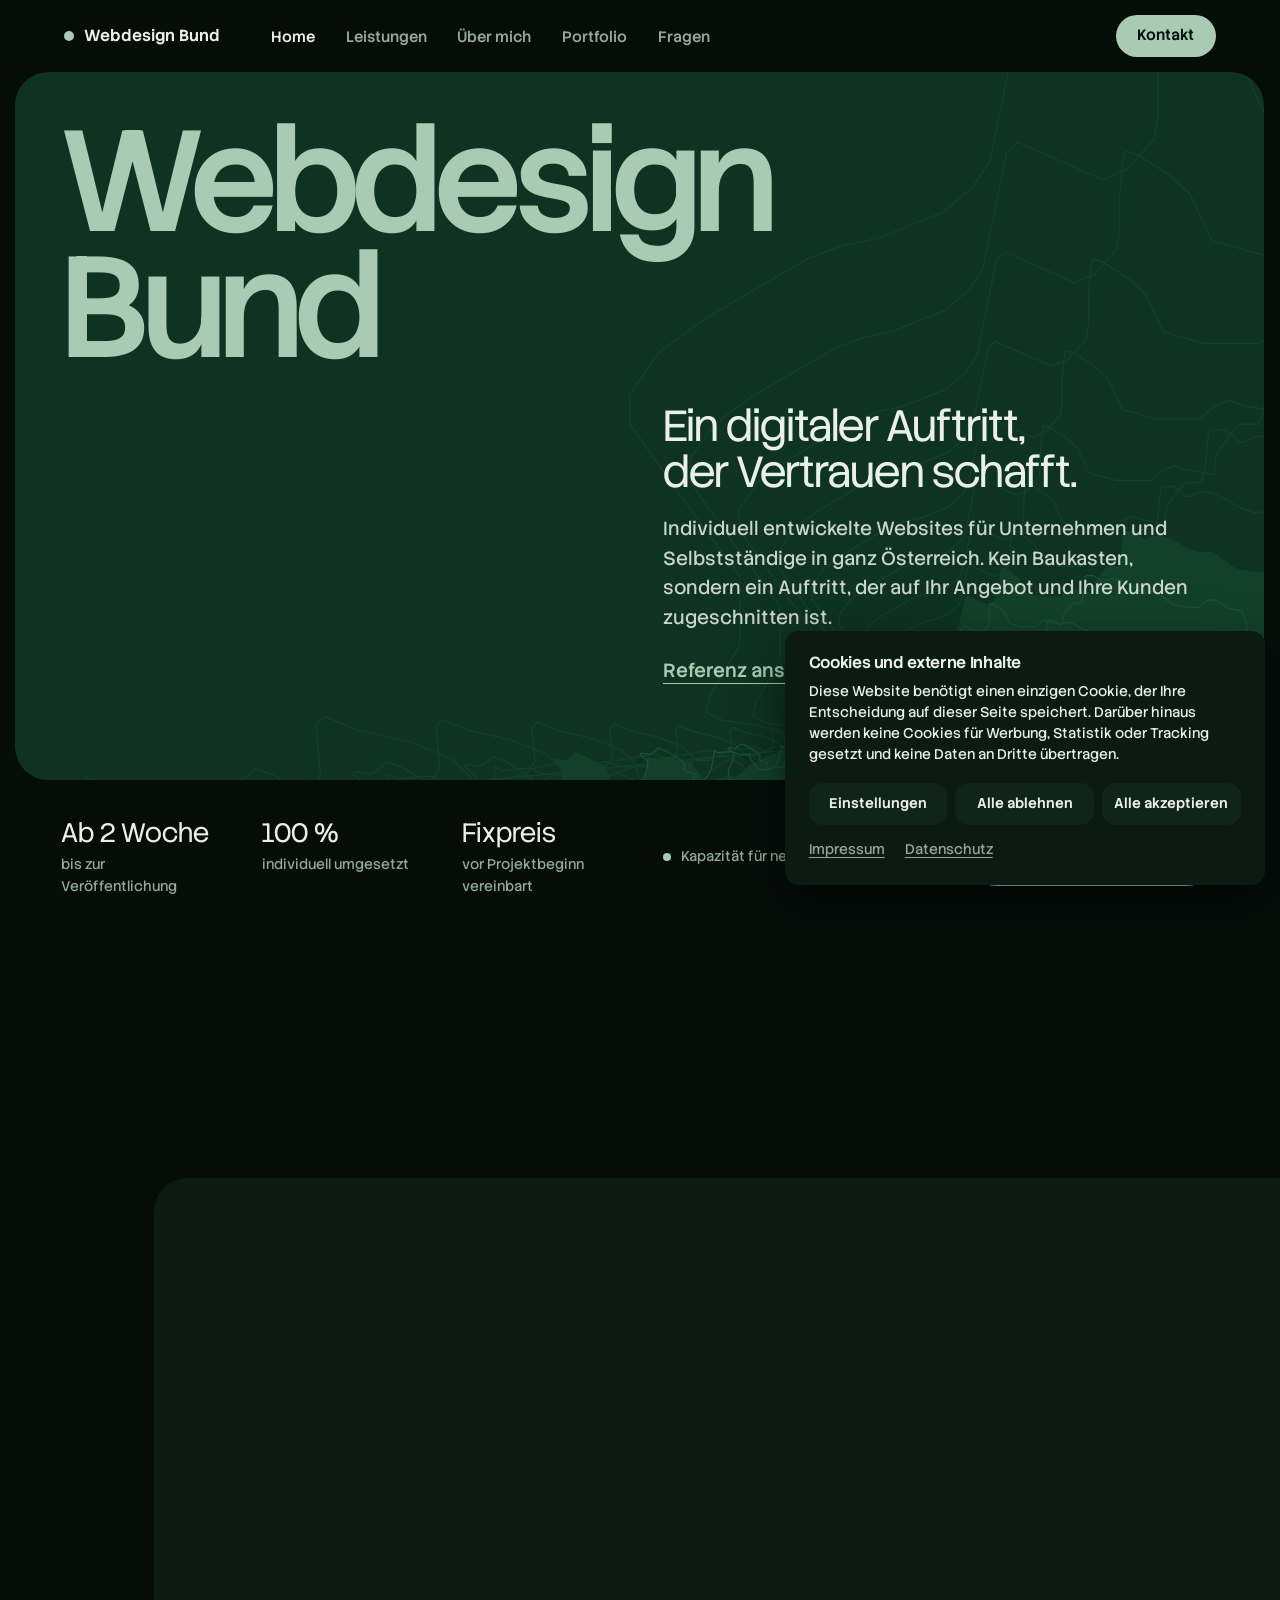
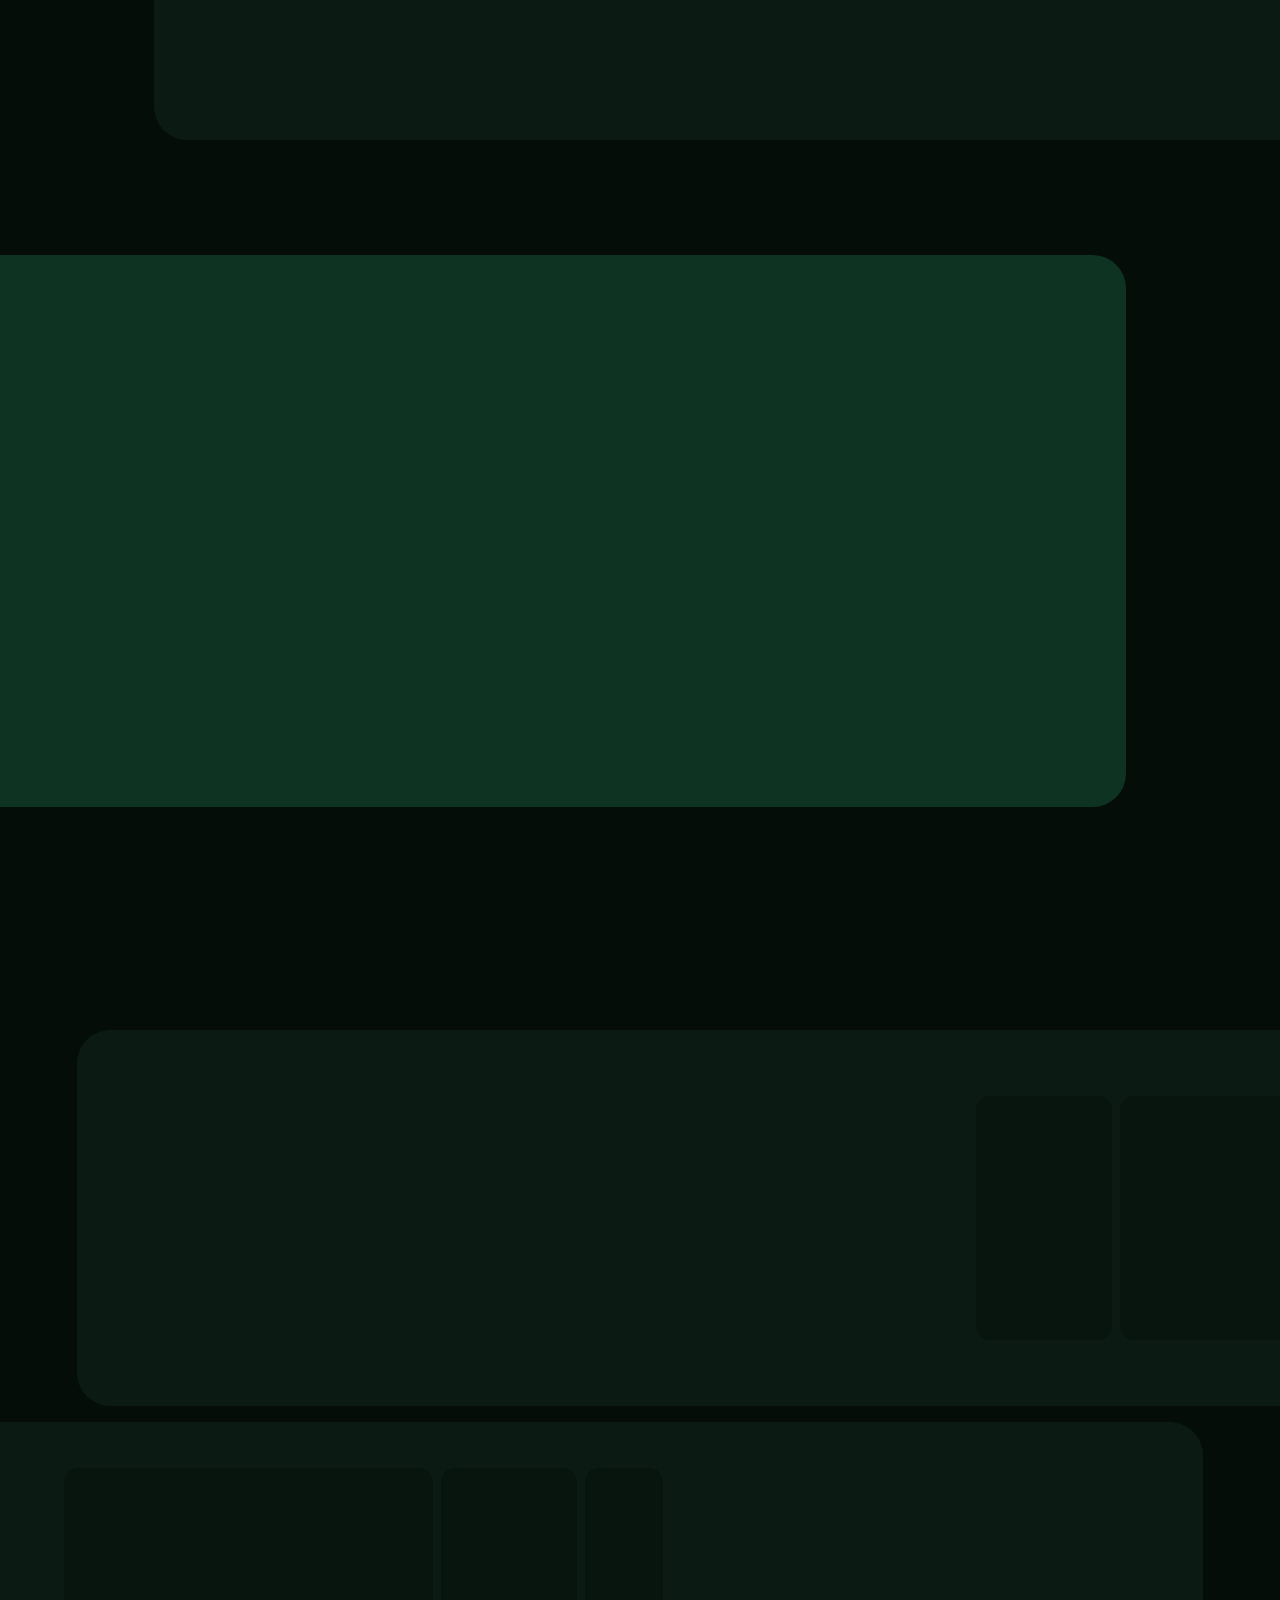
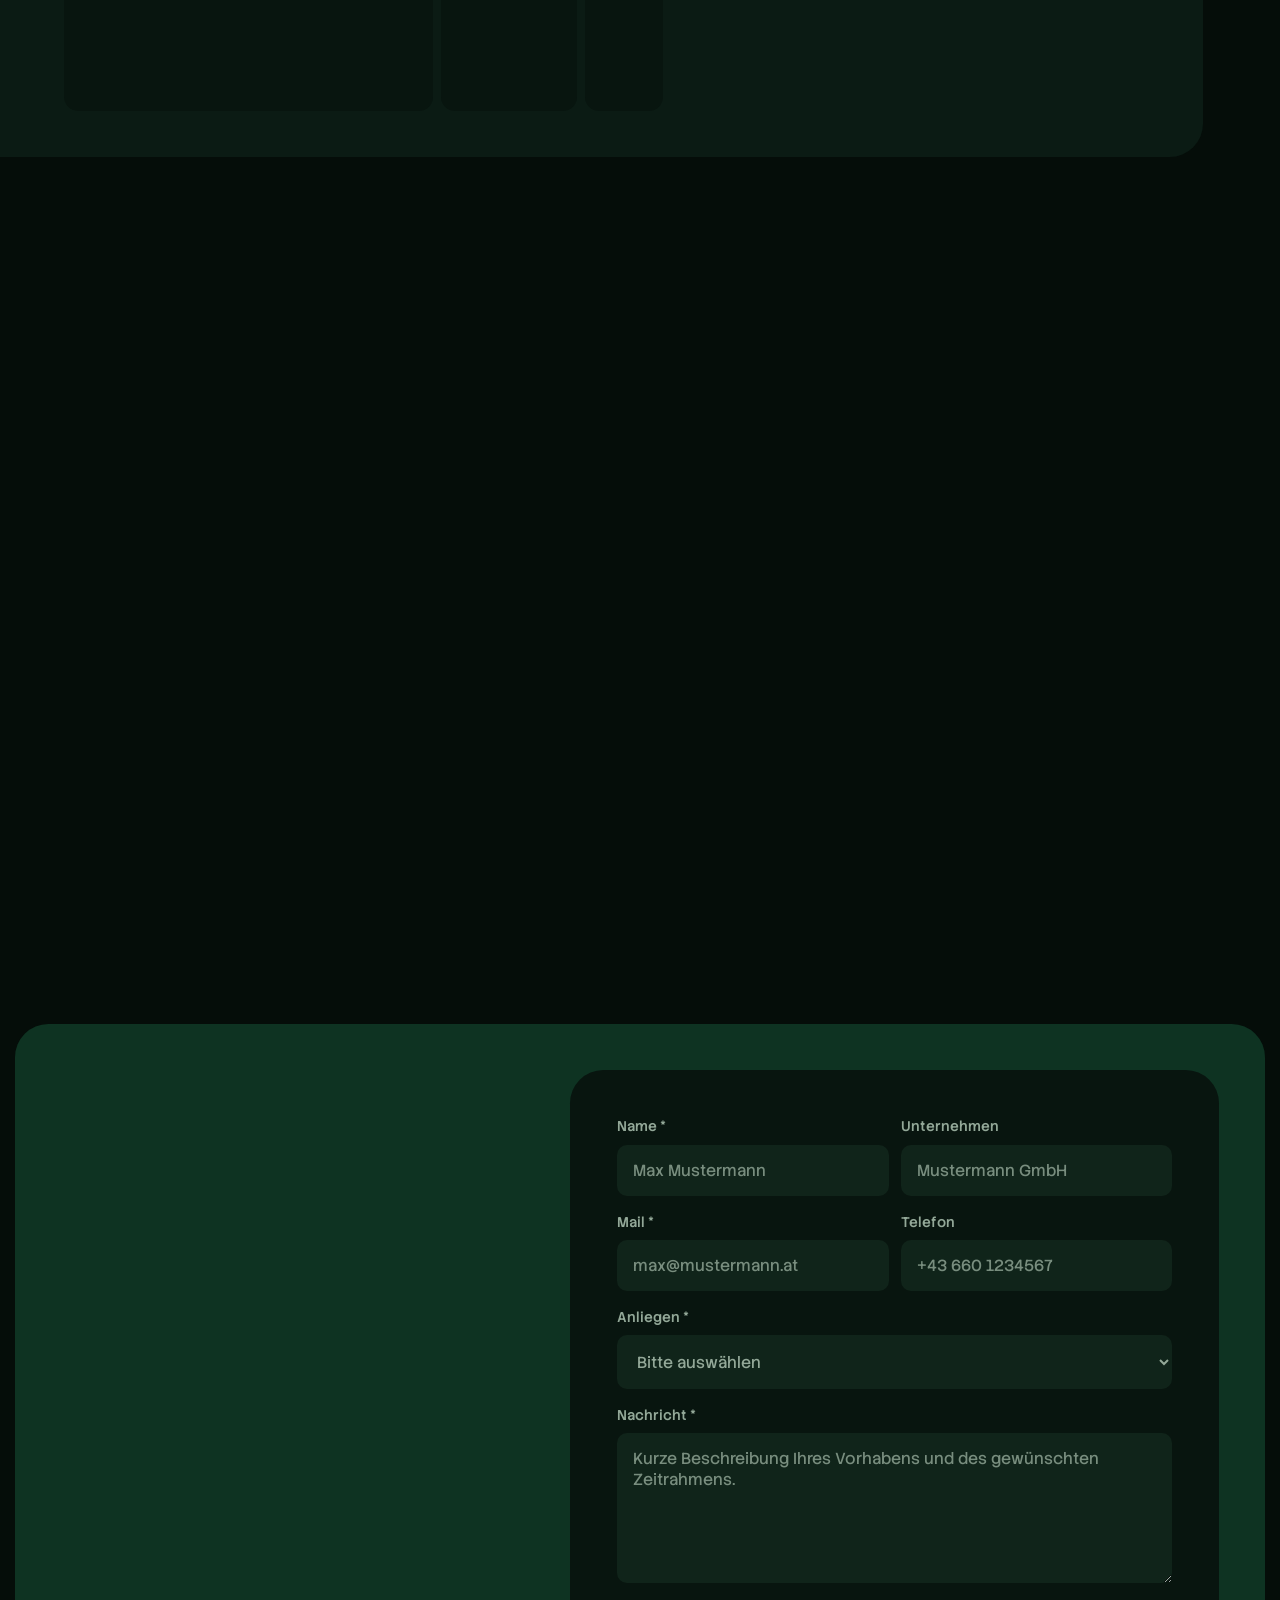
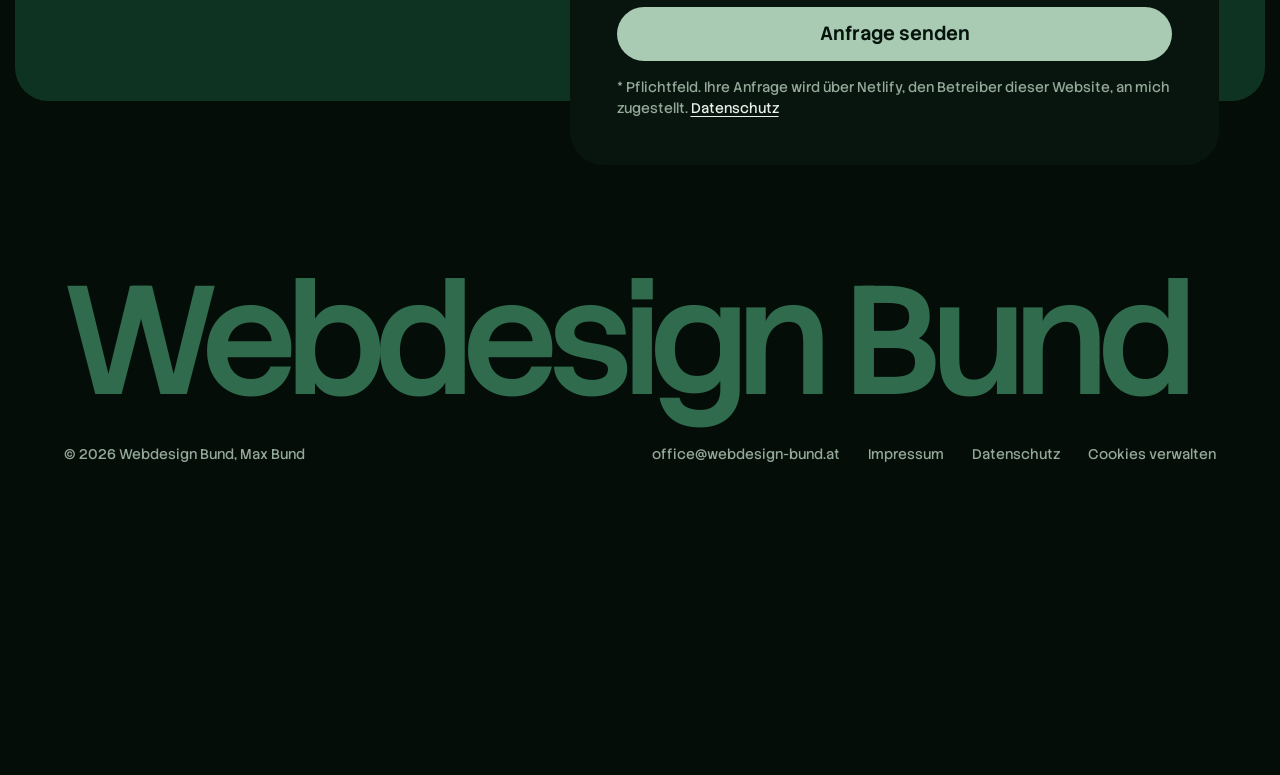
==== commit 23128f2f: "Hoehenlinien Muster im Hero, Referenzbilder ohne leere Rahmen Im Hero liegen um Oesterreich herum ve" ====
--- a/index.html
+++ b/index.html
@@ -324,8 +324,11 @@
          in Salbeigruen greift von unten in das Feld hinein. Keine Bilder. -->
     <section class="hero" id="hero">
       <div class="hero-feld">
-        <!-- Umriss Oesterreichs aus Natural Earth (gemeinfrei) -->
-        <svg class="hero-karte" viewBox="0 0 1000 506" focusable="false" aria-hidden="true"><path d="M0 336L11 313L13 298L3 289L0 287L3 285L16 287L25 281L29 277L41 281L58 291L67 297L70 301L72 305L71 312L75 315L83 316L88 318L86 327L86 334L94 333L103 328L111 318L115 307L119 284L119 281L125 284L148 282L159 287L177 288L176 291L179 297L187 306L191 311L199 312L211 309L218 306L221 308L232 306L242 299L245 294L255 290L268 282L287 275L348 268L351 263L350 251L352 249L359 252L372 255L382 259L388 265L393 265L402 261L414 259L425 264L429 271L427 274L427 279L431 283L440 290L451 296L458 296L459 290L462 276L463 261L460 253L454 251L446 250L442 248L443 244L450 232L450 216L436 197L424 180L424 173L431 163L442 155L466 141L474 138L483 136L498 130L505 124L509 118L516 84L517 83L519 81L544 92L546 91L551 89L559 80L560 73L560 61L561 49L562 45L566 46L577 53L585 60L593 77L611 82L635 82L643 75L651 72L659 75L677 78L679 64L690 49L695 44L708 44L711 33L714 3L717 0L727 0L736 6L739 10L744 10L751 7L758 5L771 8L797 22L810 27L818 26L826 26L856 47L878 51L897 51L903 44L912 39L920 39L928 42L942 52L949 54L958 55L965 57L971 73L974 78L973 80L973 87L967 96L962 108L962 119L976 156L989 178L992 187L1000 193L992 201L990 214L985 219L984 226L986 232L986 240L989 251L976 253L962 253L957 254L952 257L947 255L934 245L926 243L921 243L917 248L910 253L904 258L906 261L933 270L938 285L933 296L931 302L924 306L916 310L907 311L906 317L909 336L907 340L904 345L907 360L912 362L914 365L913 371L911 377L909 384L908 388L905 389L892 388L882 394L861 415L854 419L846 427L846 446L845 448L843 451L818 445L817 445L801 447L789 456L775 461L746 458L718 461L711 464L704 466L697 470L693 477L686 486L676 493L665 499L662 503L659 505L653 502L648 502L642 500L622 498L600 494L589 489L577 486L565 484L553 483L547 482L520 475L501 475L477 472L430 461L416 457L403 456L387 452L375 447L367 435L359 421L345 401L341 392L346 383L351 377L350 374L347 373L320 381L295 392L285 392L275 390L263 389L250 392L225 394L211 401L202 416L196 428L192 432L184 433L170 432L161 429L153 419L138 417L125 417L121 415L122 408L117 396L108 392L85 416L79 418L61 411L46 401L44 394L42 387L28 381L12 378L7 378L9 374L11 368L9 363L6 358L4 353L3 347L2 343L1 339L0 336Z"/></svg>
+        <!-- Umriss Oesterreichs aus Natural Earth (gemeinfrei). Um die Flaeche
+             herum und in ihr liegen vergroesserte und verkleinerte Kopien
+             als feine Linien, wie Hoehenlinien auf einer Landkarte. Sie
+             reichen ueber das ganze Feld und bilden das dezente Muster. -->
+        <svg class="hero-karte" viewBox="0 0 1000 506" focusable="false" aria-hidden="true"><defs><path id="at-umriss" vector-effect="non-scaling-stroke" d="M0 336L11 313L13 298L3 289L0 287L3 285L16 287L25 281L29 277L41 281L58 291L67 297L70 301L72 305L71 312L75 315L83 316L88 318L86 327L86 334L94 333L103 328L111 318L115 307L119 284L119 281L125 284L148 282L159 287L177 288L176 291L179 297L187 306L191 311L199 312L211 309L218 306L221 308L232 306L242 299L245 294L255 290L268 282L287 275L348 268L351 263L350 251L352 249L359 252L372 255L382 259L388 265L393 265L402 261L414 259L425 264L429 271L427 274L427 279L431 283L440 290L451 296L458 296L459 290L462 276L463 261L460 253L454 251L446 250L442 248L443 244L450 232L450 216L436 197L424 180L424 173L431 163L442 155L466 141L474 138L483 136L498 130L505 124L509 118L516 84L517 83L519 81L544 92L546 91L551 89L559 80L560 73L560 61L561 49L562 45L566 46L577 53L585 60L593 77L611 82L635 82L643 75L651 72L659 75L677 78L679 64L690 49L695 44L708 44L711 33L714 3L717 0L727 0L736 6L739 10L744 10L751 7L758 5L771 8L797 22L810 27L818 26L826 26L856 47L878 51L897 51L903 44L912 39L920 39L928 42L942 52L949 54L958 55L965 57L971 73L974 78L973 80L973 87L967 96L962 108L962 119L976 156L989 178L992 187L1000 193L992 201L990 214L985 219L984 226L986 232L986 240L989 251L976 253L962 253L957 254L952 257L947 255L934 245L926 243L921 243L917 248L910 253L904 258L906 261L933 270L938 285L933 296L931 302L924 306L916 310L907 311L906 317L909 336L907 340L904 345L907 360L912 362L914 365L913 371L911 377L909 384L908 388L905 389L892 388L882 394L861 415L854 419L846 427L846 446L845 448L843 451L818 445L817 445L801 447L789 456L775 461L746 458L718 461L711 464L704 466L697 470L693 477L686 486L676 493L665 499L662 503L659 505L653 502L648 502L642 500L622 498L600 494L589 489L577 486L565 484L553 483L547 482L520 475L501 475L477 472L430 461L416 457L403 456L387 452L375 447L367 435L359 421L345 401L341 392L346 383L351 377L350 374L347 373L320 381L295 392L285 392L275 390L263 389L250 392L225 394L211 401L202 416L196 428L192 432L184 433L170 432L161 429L153 419L138 417L125 417L121 415L122 408L117 396L108 392L85 416L79 418L61 411L46 401L44 394L42 387L28 381L12 378L7 378L9 374L11 368L9 363L6 358L4 353L3 347L2 343L1 339L0 336Z"/></defs><g class="hoehenlinien"><use href="#at-umriss" class="linie" transform="translate(500 253) scale(1.22) translate(-500 -253)"/><use href="#at-umriss" class="linie" transform="translate(500 253) scale(1.5) translate(-500 -253)"/><use href="#at-umriss" class="linie" transform="translate(500 253) scale(1.85) translate(-500 -253)"/><use href="#at-umriss" class="linie" transform="translate(500 253) scale(2.3) translate(-500 -253)"/><use href="#at-umriss" class="linie" transform="translate(500 253) scale(2.85) translate(-500 -253)"/><use href="#at-umriss" class="linie" transform="translate(500 253) scale(3.5) translate(-500 -253)"/><use href="#at-umriss" class="linie" transform="translate(500 253) scale(4.3) translate(-500 -253)"/><use href="#at-umriss" class="linie" transform="translate(500 253) scale(5.3) translate(-500 -253)"/></g><use href="#at-umriss" class="flaeche"/><g class="hoehenlinien-innen"><use href="#at-umriss" class="linie" transform="translate(500 253) scale(0.78) translate(-500 -253)"/><use href="#at-umriss" class="linie" transform="translate(500 253) scale(0.56) translate(-500 -253)"/><use href="#at-umriss" class="linie" transform="translate(500 253) scale(0.34) translate(-500 -253)"/></g></svg>
 
         <p class="name-gross" aria-hidden="true">Webdesign<br>Bund</p>
 
--- a/css/style.css
+++ b/css/style.css
@@ -303,9 +303,16 @@
   right: -7%;
   bottom: -22%;
   width: 64%;
-  fill: var(--wald-2);
+  overflow: visible;   /* die aeusseren Linien reichen ueber das ganze Feld */
   pointer-events: none;
 }
+.hero-karte .flaeche { fill: var(--wald-2); }
+.hero-karte .linie {
+  fill: none;
+  stroke: var(--wald-2);
+  stroke-width: 1.25;
+}
+.hero-karte .hoehenlinien-innen .linie { stroke: #18503A; }
 
 .name-gross {
   position: relative;
@@ -465,8 +472,8 @@
    ------------------------------------------------------------------------
    Je Arbeit ein dunkles Feld, abwechselnd an den rechten und den linken
    Rand gelehnt. Die Bilderreihe laeuft im ersten Feld bis an den Rand.
-   Jedes Bild steht im selben 3:2 Rahmen auf einem Passepartout, hohe
-   Handyansichten ganz und mittig. */
+   Alle Bilder haben dieselbe Hoehe und ihr eigenes Seitenverhaeltnis, mit
+   einem schmalen Passepartout und engen Abstaenden. */
 .portfolio-titel { padding-inline: var(--inhalt); }
 
 .projekt {
@@ -506,7 +513,7 @@
 
 .streifen-bilder {
   display: flex;
-  gap: 0.75rem;
+  gap: 0.5rem;
   height: clamp(13rem, 19vw, 18rem);
   min-width: 0;
   overflow-x: auto;
@@ -521,18 +528,17 @@
 .streifen-bild {
   flex: none;
   height: 100%;
-  aspect-ratio: 3 / 2;
-  padding: clamp(0.6rem, 1vw, 0.9rem);
+  padding: 0.4rem;
   scroll-snap-align: start;
   border-radius: var(--radius);
   overflow: hidden;
   background: var(--kachel);
 }
 .streifen-bild img {
-  width: 100%;
   height: 100%;
-  object-fit: contain;
-  border-radius: 8px;
+  width: auto;
+  max-width: none;
+  border-radius: 10px;
   transition: transform 0.6s var(--ease);
 }
 .streifen-bild:hover img { transform: scale(1.03); }
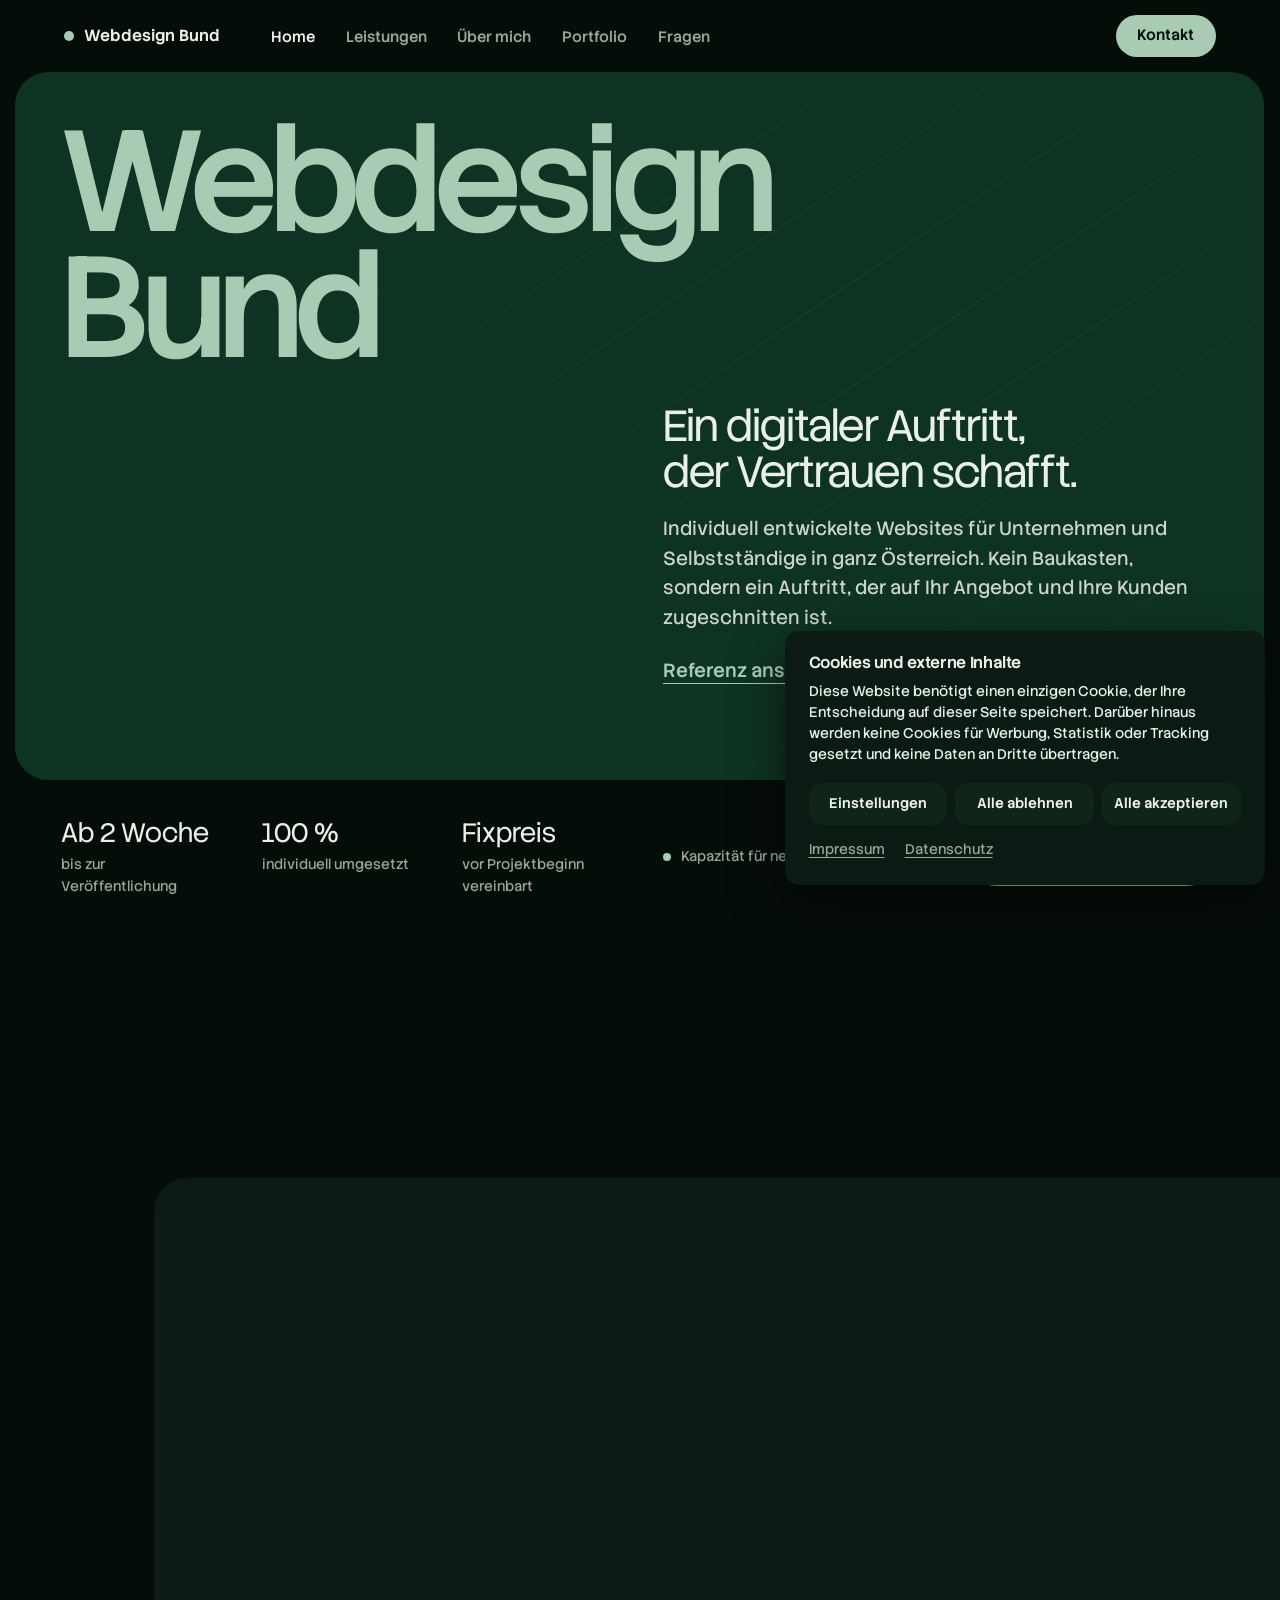
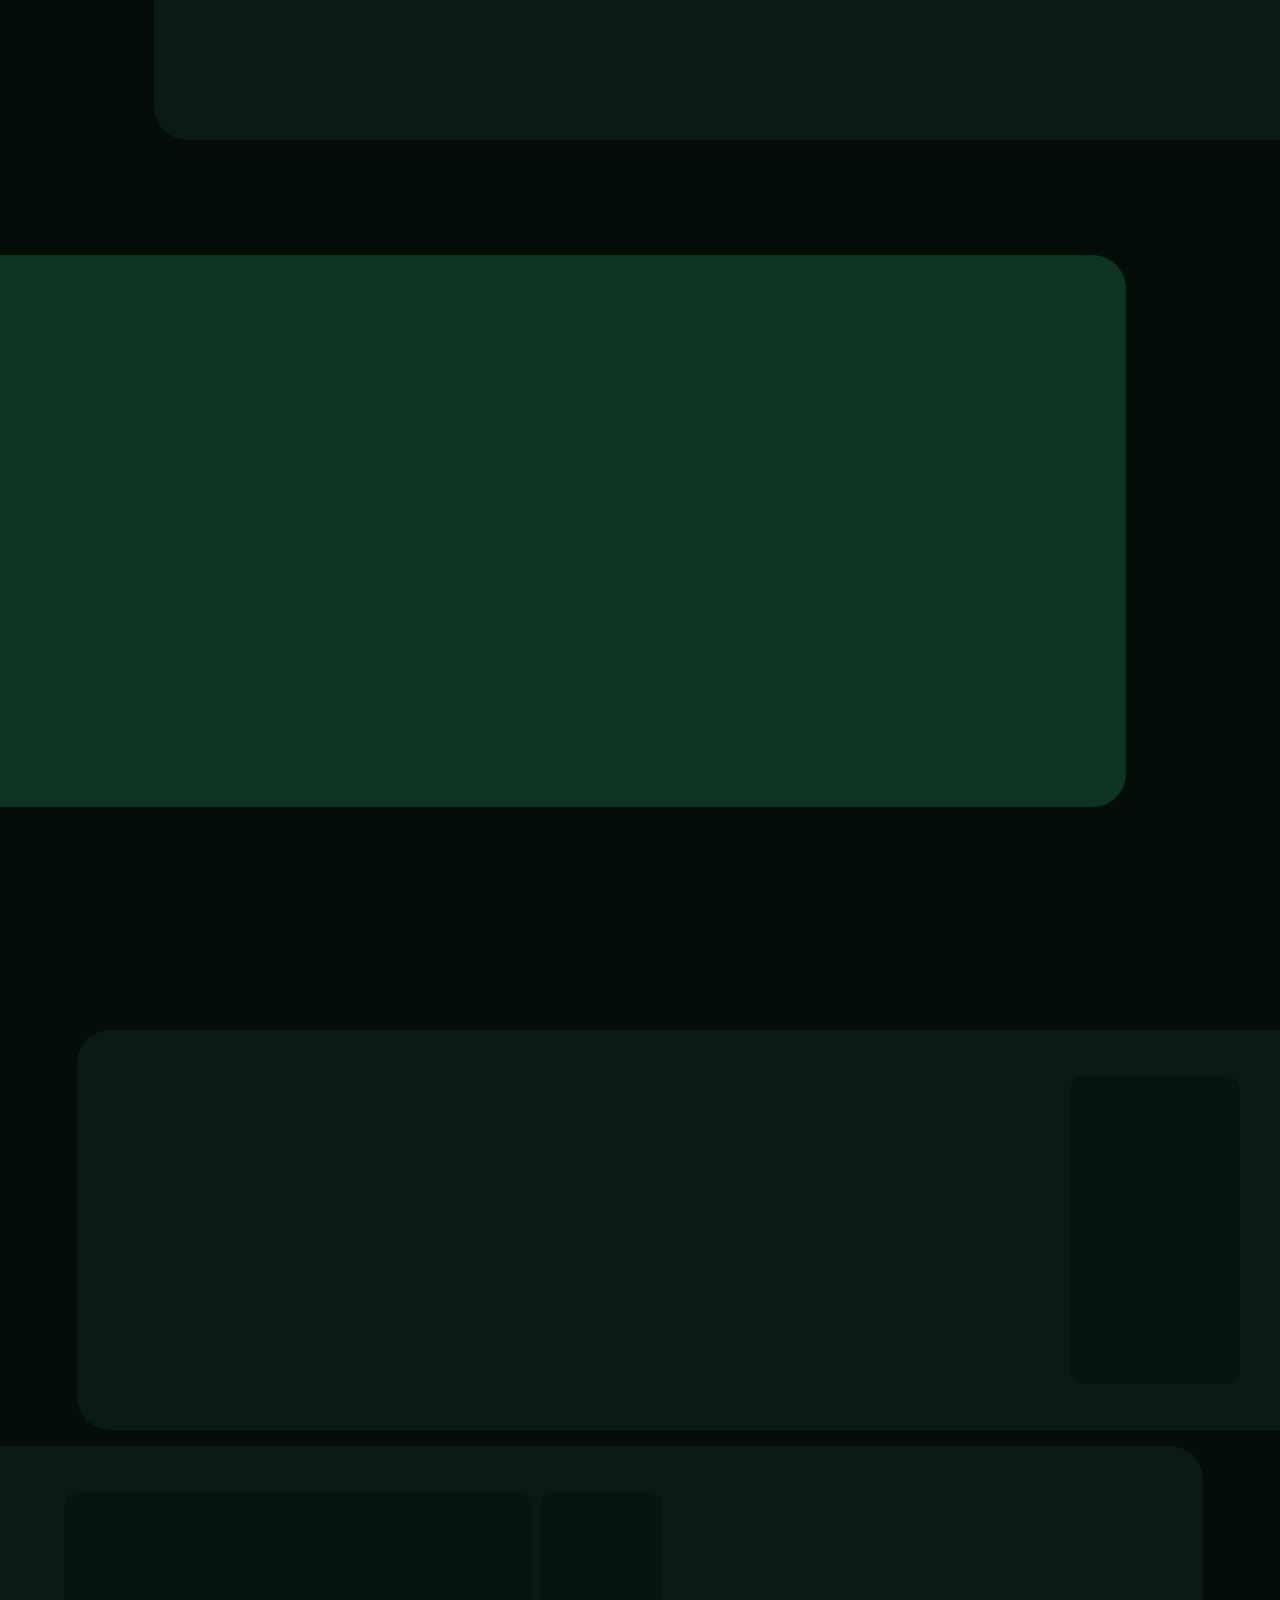
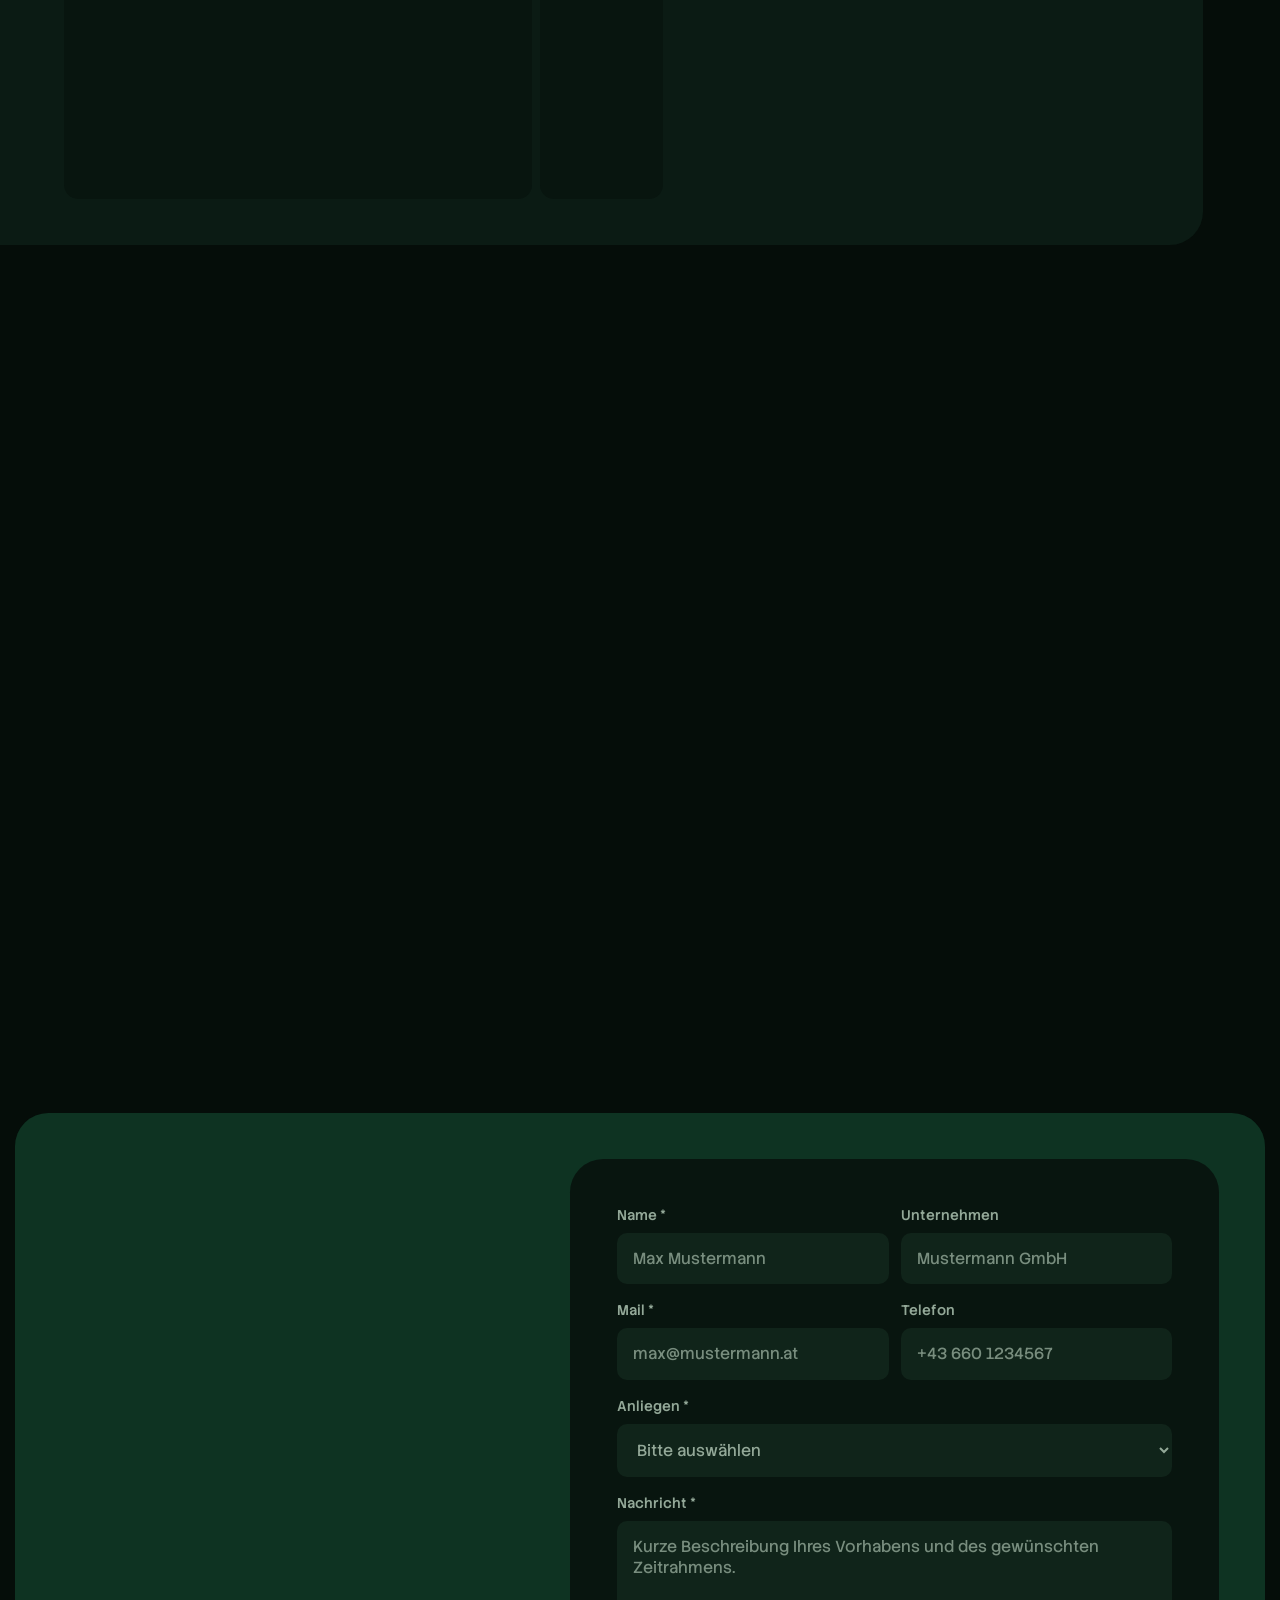
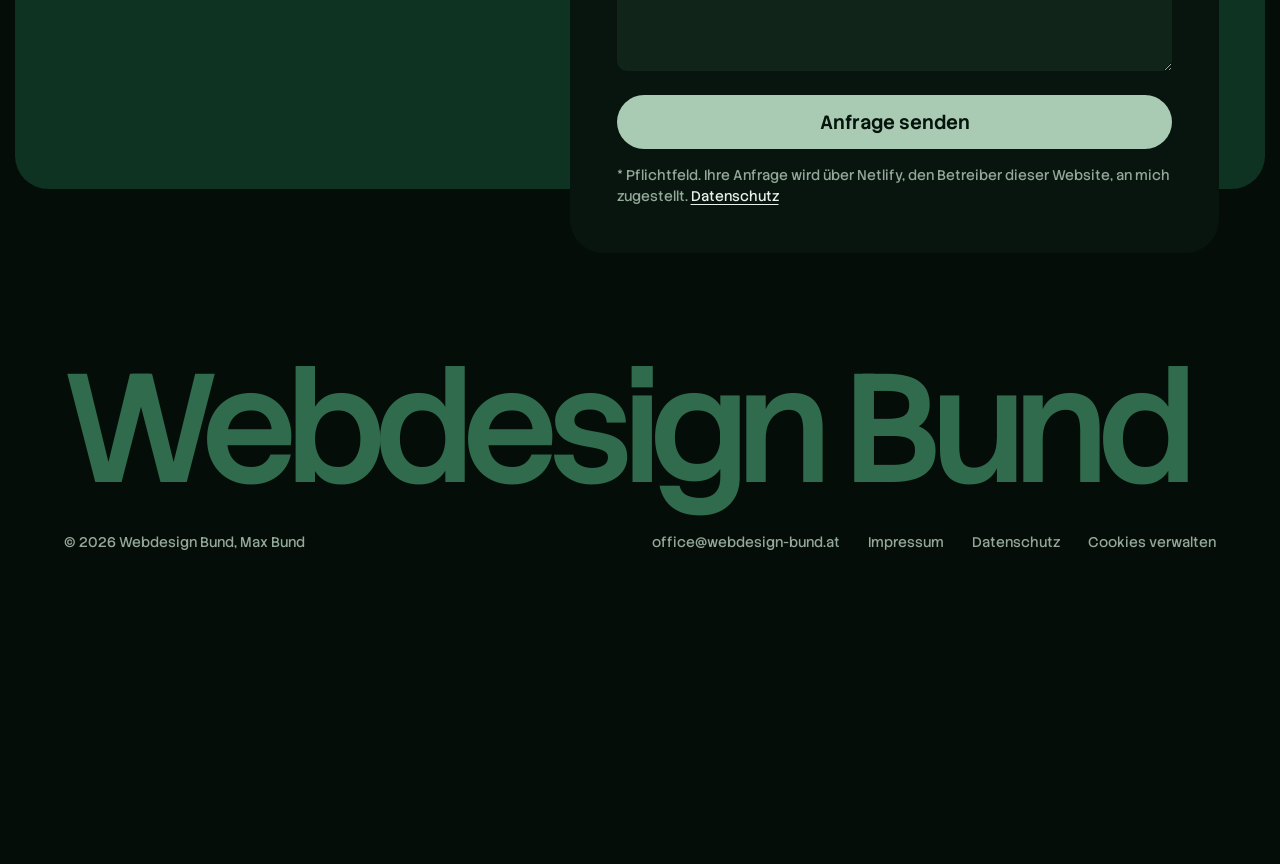
==== commit 366b51a0: "Hero Muster aus schraegen Linien, je zwei Referenzbilder Oesterreich Umriss und Hoehenlinien aus dem" ====
--- a/index.html
+++ b/index.html
@@ -318,17 +318,12 @@
 
   <main>
     <!-- ===== HERO =====
-         Ein grosses Feld in Flaschengruen mit dem Namen und der Aussage.
-         Der Umriss Oesterreichs liegt Ton in Ton darin und laeuft ueber den
-         Rand hinaus. Darunter auf dem Grund die drei Fakten; die Handlung
+         Ein grosses Feld in Flaschengruen mit dem Namen und der Aussage,
+         im Hintergrund ein dezentes Muster aus weiten, schraegen Linien
+         (css/style.css, .hero-feld::before). Darunter auf dem Grund die drei Fakten; die Handlung
          in Salbeigruen greift von unten in das Feld hinein. Keine Bilder. -->
     <section class="hero" id="hero">
       <div class="hero-feld">
-        <!-- Umriss Oesterreichs aus Natural Earth (gemeinfrei). Um die Flaeche
-             herum und in ihr liegen vergroesserte und verkleinerte Kopien
-             als feine Linien, wie Hoehenlinien auf einer Landkarte. Sie
-             reichen ueber das ganze Feld und bilden das dezente Muster. -->
-        <svg class="hero-karte" viewBox="0 0 1000 506" focusable="false" aria-hidden="true"><defs><path id="at-umriss" vector-effect="non-scaling-stroke" d="M0 336L11 313L13 298L3 289L0 287L3 285L16 287L25 281L29 277L41 281L58 291L67 297L70 301L72 305L71 312L75 315L83 316L88 318L86 327L86 334L94 333L103 328L111 318L115 307L119 284L119 281L125 284L148 282L159 287L177 288L176 291L179 297L187 306L191 311L199 312L211 309L218 306L221 308L232 306L242 299L245 294L255 290L268 282L287 275L348 268L351 263L350 251L352 249L359 252L372 255L382 259L388 265L393 265L402 261L414 259L425 264L429 271L427 274L427 279L431 283L440 290L451 296L458 296L459 290L462 276L463 261L460 253L454 251L446 250L442 248L443 244L450 232L450 216L436 197L424 180L424 173L431 163L442 155L466 141L474 138L483 136L498 130L505 124L509 118L516 84L517 83L519 81L544 92L546 91L551 89L559 80L560 73L560 61L561 49L562 45L566 46L577 53L585 60L593 77L611 82L635 82L643 75L651 72L659 75L677 78L679 64L690 49L695 44L708 44L711 33L714 3L717 0L727 0L736 6L739 10L744 10L751 7L758 5L771 8L797 22L810 27L818 26L826 26L856 47L878 51L897 51L903 44L912 39L920 39L928 42L942 52L949 54L958 55L965 57L971 73L974 78L973 80L973 87L967 96L962 108L962 119L976 156L989 178L992 187L1000 193L992 201L990 214L985 219L984 226L986 232L986 240L989 251L976 253L962 253L957 254L952 257L947 255L934 245L926 243L921 243L917 248L910 253L904 258L906 261L933 270L938 285L933 296L931 302L924 306L916 310L907 311L906 317L909 336L907 340L904 345L907 360L912 362L914 365L913 371L911 377L909 384L908 388L905 389L892 388L882 394L861 415L854 419L846 427L846 446L845 448L843 451L818 445L817 445L801 447L789 456L775 461L746 458L718 461L711 464L704 466L697 470L693 477L686 486L676 493L665 499L662 503L659 505L653 502L648 502L642 500L622 498L600 494L589 489L577 486L565 484L553 483L547 482L520 475L501 475L477 472L430 461L416 457L403 456L387 452L375 447L367 435L359 421L345 401L341 392L346 383L351 377L350 374L347 373L320 381L295 392L285 392L275 390L263 389L250 392L225 394L211 401L202 416L196 428L192 432L184 433L170 432L161 429L153 419L138 417L125 417L121 415L122 408L117 396L108 392L85 416L79 418L61 411L46 401L44 394L42 387L28 381L12 378L7 378L9 374L11 368L9 363L6 358L4 353L3 347L2 343L1 339L0 336Z"/></defs><g class="hoehenlinien"><use href="#at-umriss" class="linie" transform="translate(500 253) scale(1.22) translate(-500 -253)"/><use href="#at-umriss" class="linie" transform="translate(500 253) scale(1.5) translate(-500 -253)"/><use href="#at-umriss" class="linie" transform="translate(500 253) scale(1.85) translate(-500 -253)"/><use href="#at-umriss" class="linie" transform="translate(500 253) scale(2.3) translate(-500 -253)"/><use href="#at-umriss" class="linie" transform="translate(500 253) scale(2.85) translate(-500 -253)"/><use href="#at-umriss" class="linie" transform="translate(500 253) scale(3.5) translate(-500 -253)"/><use href="#at-umriss" class="linie" transform="translate(500 253) scale(4.3) translate(-500 -253)"/><use href="#at-umriss" class="linie" transform="translate(500 253) scale(5.3) translate(-500 -253)"/></g><use href="#at-umriss" class="flaeche"/><g class="hoehenlinien-innen"><use href="#at-umriss" class="linie" transform="translate(500 253) scale(0.78) translate(-500 -253)"/><use href="#at-umriss" class="linie" transform="translate(500 253) scale(0.56) translate(-500 -253)"/><use href="#at-umriss" class="linie" transform="translate(500 253) scale(0.34) translate(-500 -253)"/></g></svg>
 
         <p class="name-gross" aria-hidden="true">Webdesign<br>Bund</p>
 
@@ -471,8 +466,8 @@
 
     <!-- ===== PORTFOLIO =====
          Je Arbeit ein dunkles Feld, abwechselnd an den rechten und den
-         linken Rand gelehnt. Darin Name und Beschreibung und eine Reihe
-         Bildschirmfotos in gleichen Rahmen, seitlich wischbar. -->
+         linken Rand gelehnt. Darin Name und Beschreibung und je zwei
+         Bildschirmfotos: Desktop und Smartphone. -->
     <section id="portfolio">
       <h2 class="portfolio-titel reveal">Ausgewählte Arbeiten</h2>
 
@@ -499,7 +494,7 @@
           </a>
         </div>
 
-        <div class="streifen-bilder" tabindex="0" aria-label="Bioenergetik mq5, Bilder seitlich wischen">
+        <div class="streifen-bilder" tabindex="0" aria-label="Bioenergetik mq5, Bildschirmfotos">
           <figure class="streifen-bild verschluss" id="portfolioRahmen">
             <img id="projektBild" src="assets/img/bioenergetikmq5.jpg"
                  alt="Startseite von Bioenergetik mq5, Bildschirmfoto der veröffentlichten Seite"
@@ -517,21 +512,6 @@
                  alt="Startseite von Bioenergetik mq5 auf dem Smartphone"
                  width="900" height="1684" loading="lazy" decoding="async">
           </figure>
-          <figure class="streifen-bild">
-            <img src="assets/img/streifen-bio-verfahren.jpg"
-                 alt="Bioenergetik mq5: Abschnitt mit den zwei Verfahren"
-                 width="1152" height="720" loading="lazy" decoding="async">
-          </figure>
-          <figure class="streifen-bild">
-            <img src="assets/img/streifen-bio-imedis-mobil.jpg"
-                 alt="Bioenergetik mq5 auf dem Smartphone: IMEDIS Bioresonanz"
-                 width="432" height="720" loading="lazy" decoding="async">
-          </figure>
-          <figure class="streifen-bild">
-            <img src="assets/img/streifen-bio-kontakt.jpg"
-                 alt="Bioenergetik mq5: Kontaktbereich mit Terminanfrage"
-                 width="1152" height="720" loading="lazy" decoding="async">
-          </figure>
         </div>
       </article>
 
@@ -556,7 +536,7 @@
           </a>
         </div>
 
-        <div class="streifen-bilder" tabindex="0" aria-label="bekoela Konfigurator, Bilder seitlich wischen">
+        <div class="streifen-bilder" tabindex="0" aria-label="bekoela Konfigurator, Bildschirmfotos">
           <figure class="streifen-bild">
             <img src="assets/img/bekoela-konfigurator.jpg"
                  alt="Konfigurator von bekoela: Bett Aurelia in 180 mal 200 Zentimetern mit Maßangaben, daneben die Modellauswahl und der Gesamtpreis"
@@ -566,11 +546,6 @@
             <img src="assets/img/bekoela-konfigurator-mobil.jpg"
                  alt="bekoela Konfigurator auf dem Smartphone: Bett Elara in Nussbaum, Auswahl von Holzdekor und Innenleben, Gesamtpreis"
                  width="900" height="1690" loading="lazy" decoding="async">
-          </figure>
-          <figure class="streifen-bild">
-            <img src="assets/img/druck-bekoela-bett.jpg"
-                 alt="Bett aus dem bekoela Konfigurator mit Maßangaben"
-                 width="640" height="640" loading="lazy" decoding="async">
           </figure>
         </div>
       </article>
--- a/css/style.css
+++ b/css/style.css
@@ -38,7 +38,6 @@
   --kachel-2:   #0B1B14;   /* zweite Stufe: dunkle Felder */
   --kachel-3:   #10241A;   /* dritte Stufe: Hover, Formularfelder */
   --wald:       #0E3322;   /* Flaschengruen: grosse Felder */
-  --wald-2:     #12402B;   /* Ton in Ton auf Flaschengruen: Oesterreich */
   --salbei:     #A9CBB3;   /* Akzent: die Handlung, offene Frage, Fokus */
   --salbei-hi:  #C2DCC9;
   --auf-salbei: #06140D;   /* Schrift auf Salbeigruen */
@@ -278,9 +277,8 @@
 
 /* 5. HERO
    ------------------------------------------------------------------------
-   Ein grosses Feld in Flaschengruen: oben der Name, unten rechts die
-   Aussage. Oesterreich liegt Ton in Ton darin und laeuft ueber den Rand
-   hinaus. Unter dem Feld stehen die Fakten frei auf dem Grund, die
+   Ein grosses Feld in Flaschengruen mit einem dezenten Linienmuster:
+   oben der Name, unten rechts die Aussage. Unter dem Feld stehen die Fakten frei auf dem Grund, die
    Handlung in Salbeigruen greift von unten in das Feld hinein. */
 .hero { padding-inline: var(--rand); }
 
@@ -298,21 +296,16 @@
   border-radius: var(--feld-radius);
 }
 
-.hero-karte {
+/* Dezentes Muster: weite, schraege Linien, die zu den Raendern auslaufen.
+   Eine Bilddatei statt eines CSS Verlaufs, die Ausblendung steckt in der
+   SVG Datei selbst. */
+.hero-feld::before {
+  content: '';
   position: absolute;
-  right: -7%;
-  bottom: -22%;
-  width: 64%;
-  overflow: visible;   /* die aeusseren Linien reichen ueber das ganze Feld */
+  inset: 0;
+  background: url('../assets/img/hero-muster.svg') center / cover no-repeat;
   pointer-events: none;
 }
-.hero-karte .flaeche { fill: var(--wald-2); }
-.hero-karte .linie {
-  fill: none;
-  stroke: var(--wald-2);
-  stroke-width: 1.25;
-}
-.hero-karte .hoehenlinien-innen .linie { stroke: #18503A; }
 
 .name-gross {
   position: relative;
@@ -472,8 +465,8 @@
    ------------------------------------------------------------------------
    Je Arbeit ein dunkles Feld, abwechselnd an den rechten und den linken
    Rand gelehnt. Die Bilderreihe laeuft im ersten Feld bis an den Rand.
-   Alle Bilder haben dieselbe Hoehe und ihr eigenes Seitenverhaeltnis, mit
-   einem schmalen Passepartout und engen Abstaenden. */
+   Je zwei Bilder, Desktop und Smartphone, gleich hoch in ihrem eigenen
+   Seitenverhaeltnis, mit schmalem Passepartout und engem Abstand. */
 .portfolio-titel { padding-inline: var(--inhalt); }
 
 .projekt {
@@ -514,7 +507,7 @@
 .streifen-bilder {
   display: flex;
   gap: 0.5rem;
-  height: clamp(13rem, 19vw, 18rem);
+  height: clamp(13rem, 24vw, 22rem);
   min-width: 0;
   overflow-x: auto;
   overscroll-behavior-x: contain;
@@ -524,6 +517,8 @@
   border-radius: var(--radius);
 }
 .projekt:not(.projekt-links) .streifen-bilder { border-radius: var(--radius) 0 0 var(--radius); }
+/* im linken Feld ruecken die Bilder an den Text heran */
+.projekt-links .streifen-bilder { justify-content: safe flex-end; }
 
 .streifen-bild {
   flex: none;
@@ -1003,12 +998,7 @@
   from { opacity: 0; transform: translateY(20px) scale(0.99); }
   to   { opacity: 1; transform: none; }
 }
-@keyframes karteAuf {
-  from { opacity: 0; transform: translate(4%, 6%); }
-  to   { opacity: 1; transform: none; }
-}
 .hero-feld       { animation: feldAuf 0.9s var(--ease) both; }
-.hero-karte      { animation: karteAuf 1.6s var(--ease) 0.2s both; }
 .name-gross      { animation: feldAuf 0.9s var(--ease) 0.12s both; }
 .hero-aussage    { animation: feldAuf 0.9s var(--ease) 0.24s both; }
 .hero-fakten     { animation: feldAuf 0.9s var(--ease) 0.36s both; }
@@ -1057,7 +1047,7 @@
   }
   .projekt-links .projekt-info { order: 0; }
   .projekt-info { padding-right: var(--innen); }
-  .projekt-links .streifen-bilder { border-radius: var(--radius) 0 0 var(--radius); }
+  .projekt-links .streifen-bilder { border-radius: var(--radius) 0 0 var(--radius); justify-content: flex-start; }
 
   .fragen { grid-template-columns: minmax(0, 1fr); }
   .fragen-titel { position: static; }
@@ -1106,7 +1096,7 @@
 
   .about-text { columns: 1; }
 
-  .streifen-bilder { height: 11.5rem; }
+  .streifen-bilder { height: min(10rem, 44vw); }
 
   .faq-eintrag summary { font-size: 1.1875rem; padding: 1.1rem 3.25rem 1.1rem 1rem; }
   .faq-eintrag summary::before,
